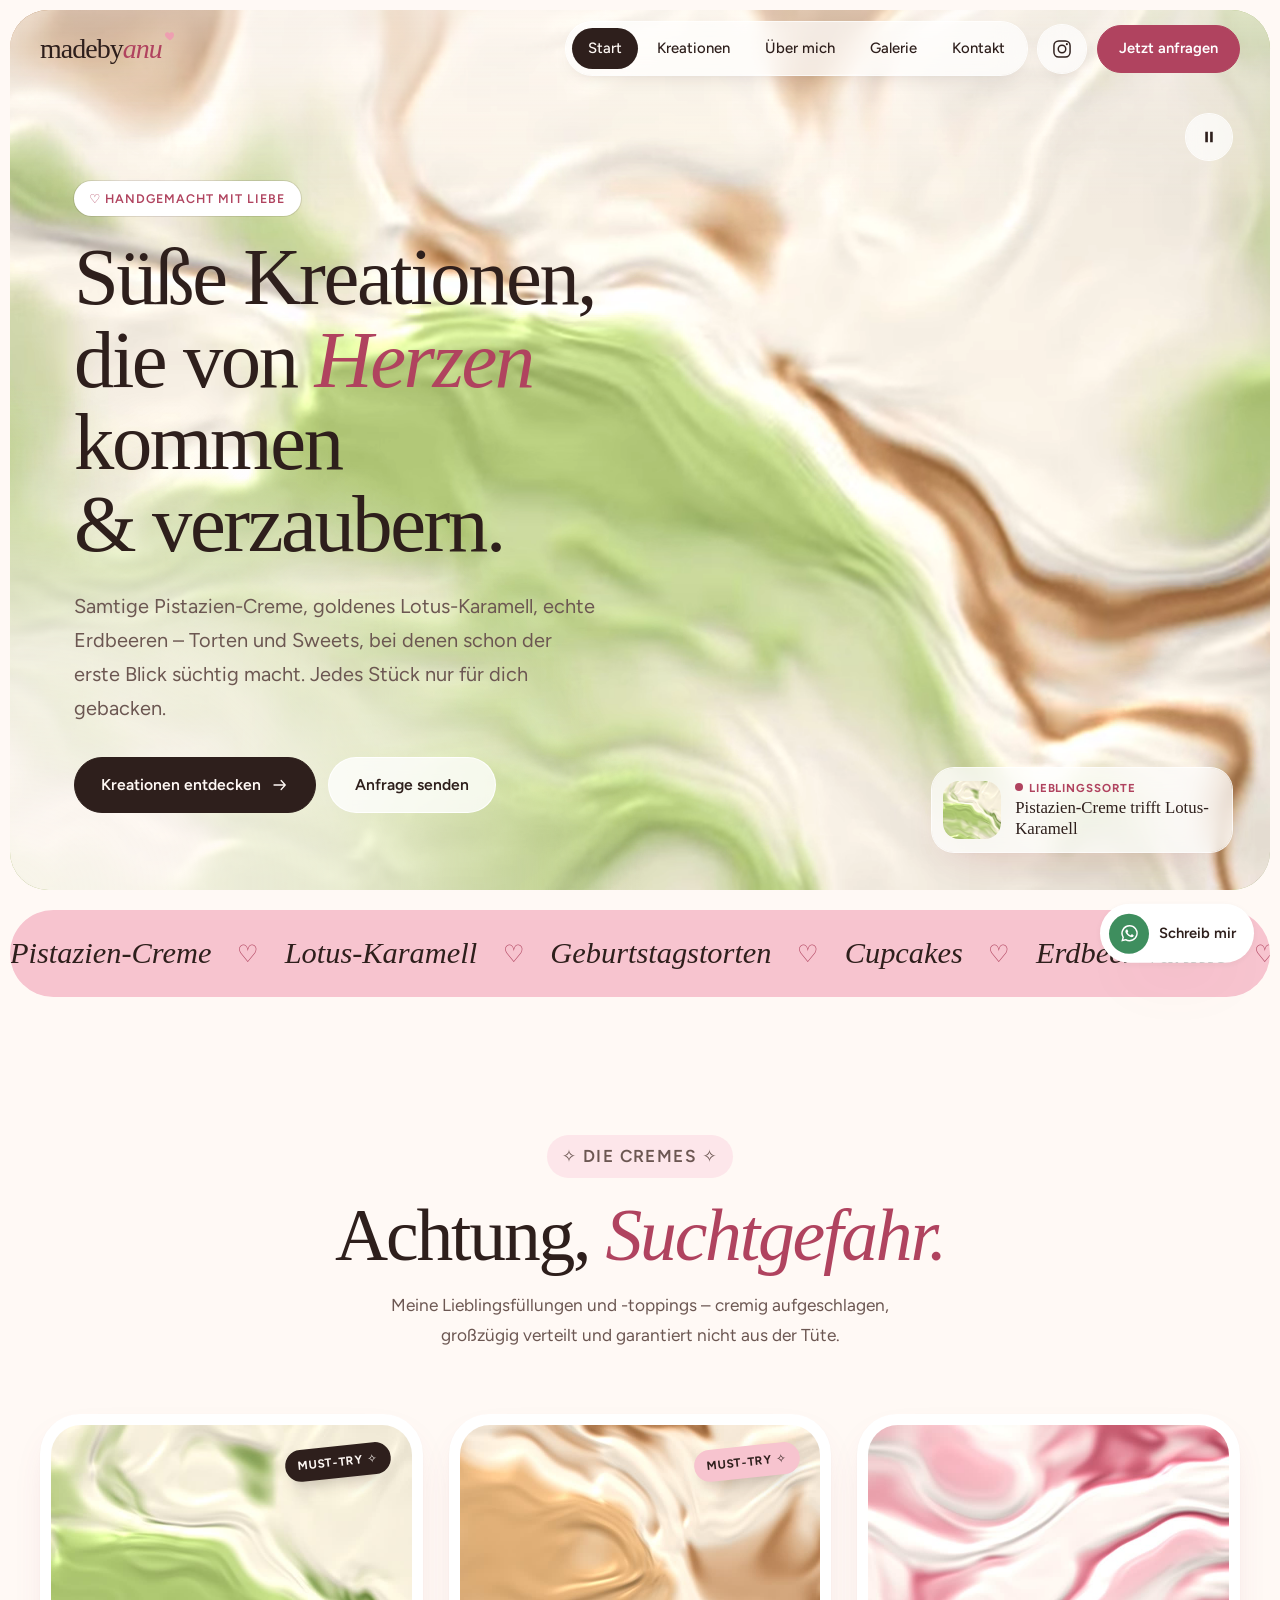
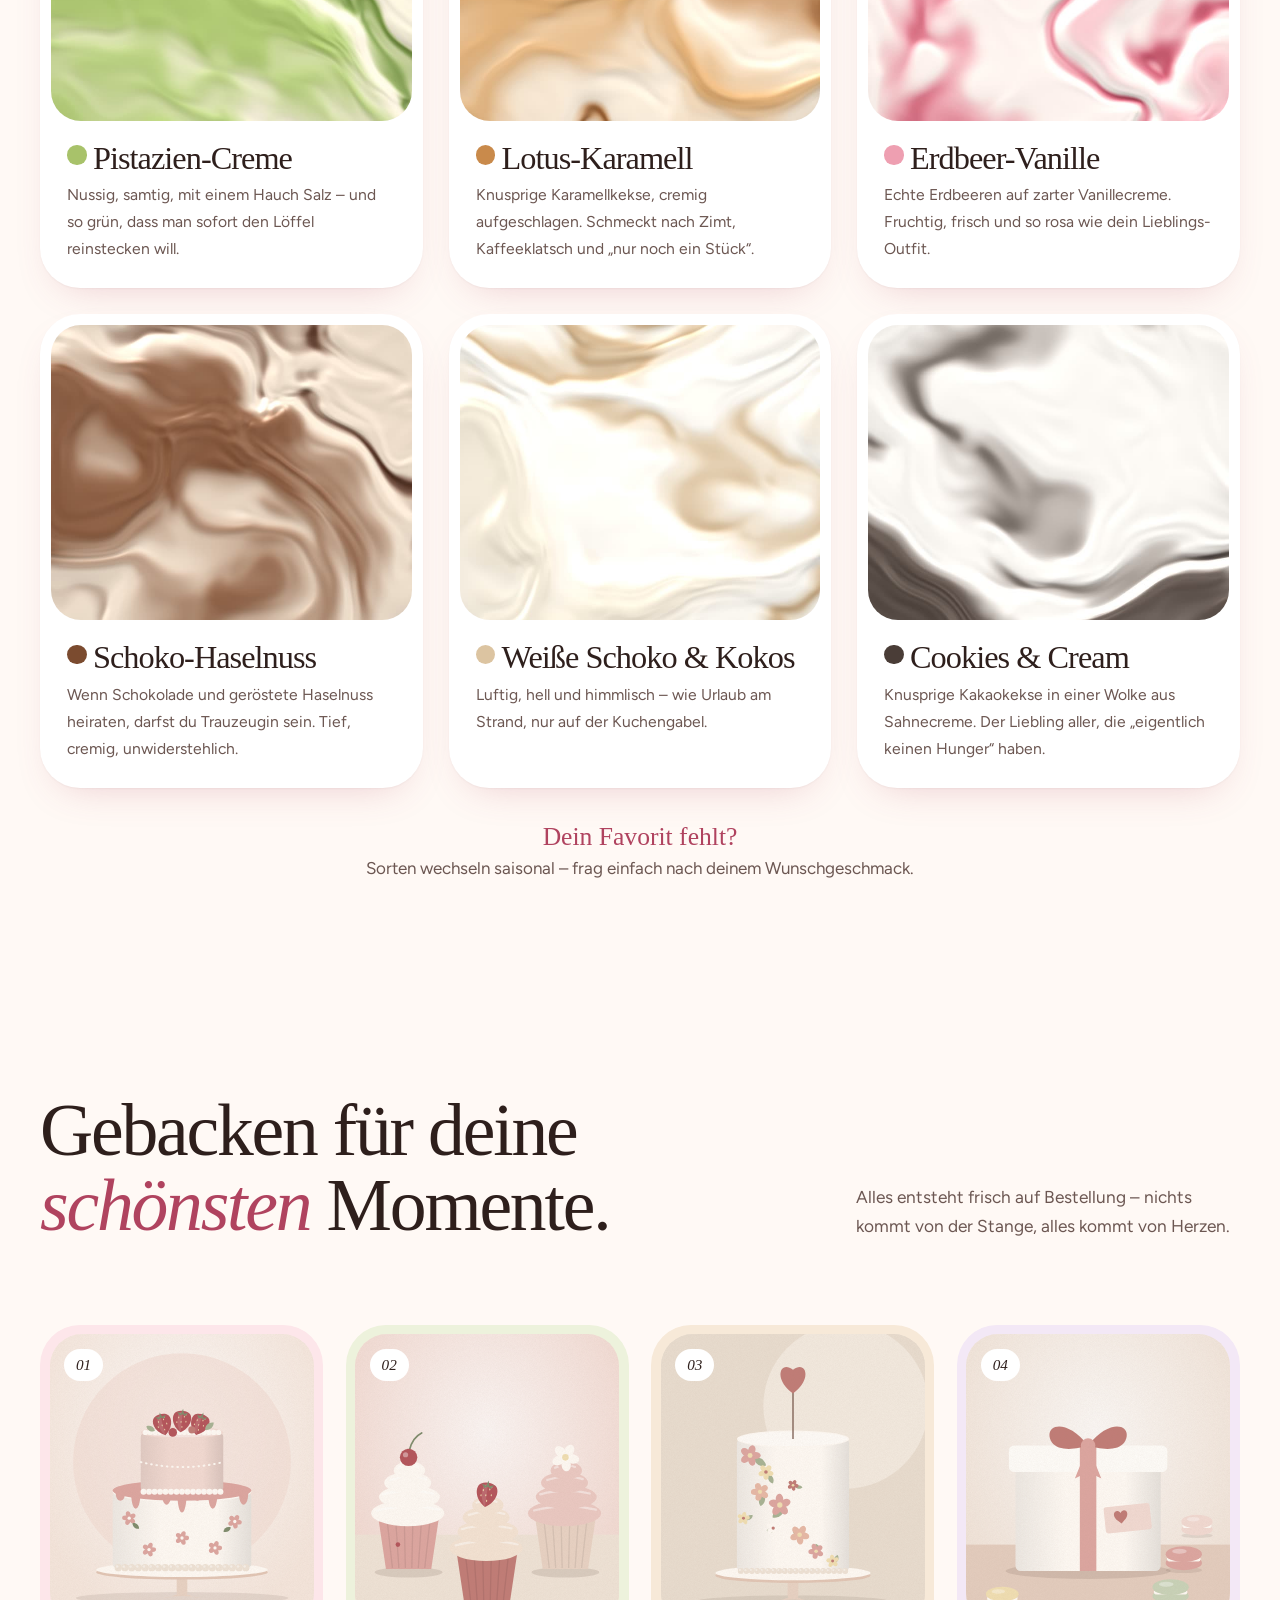
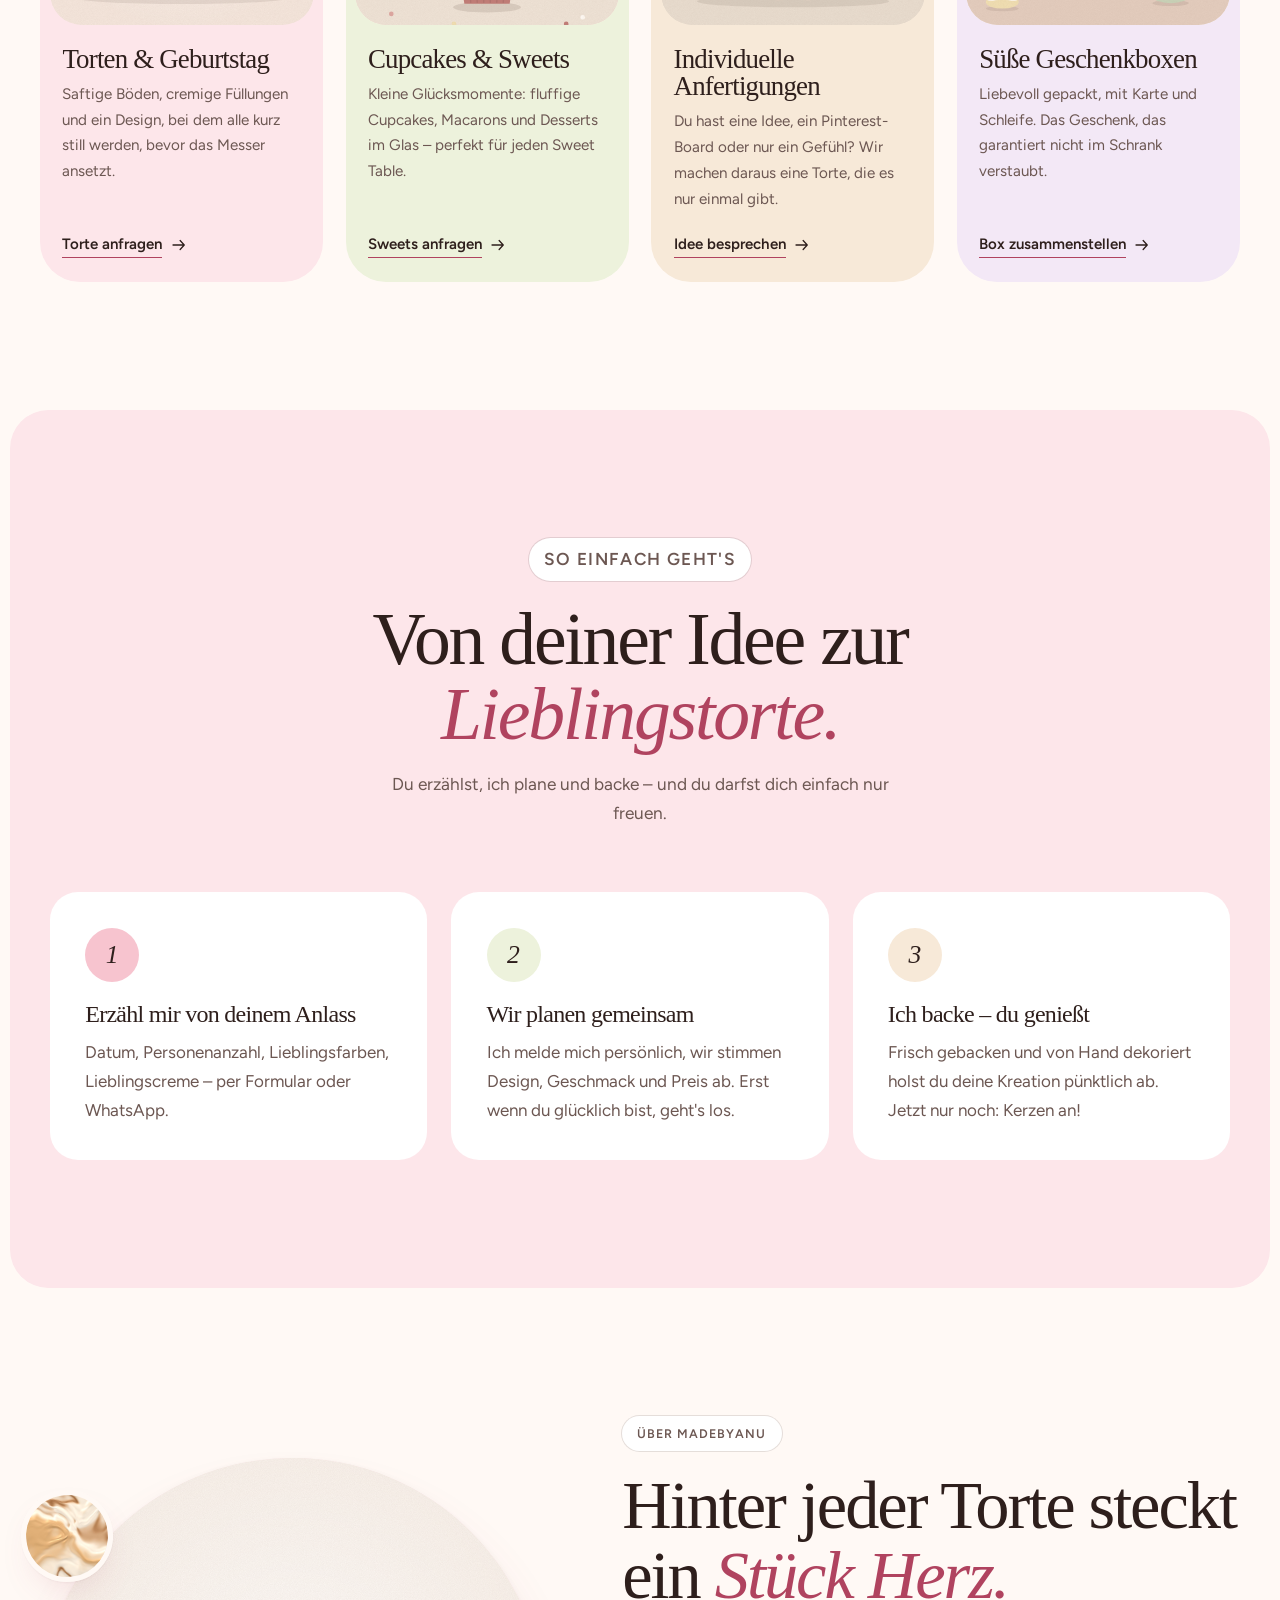
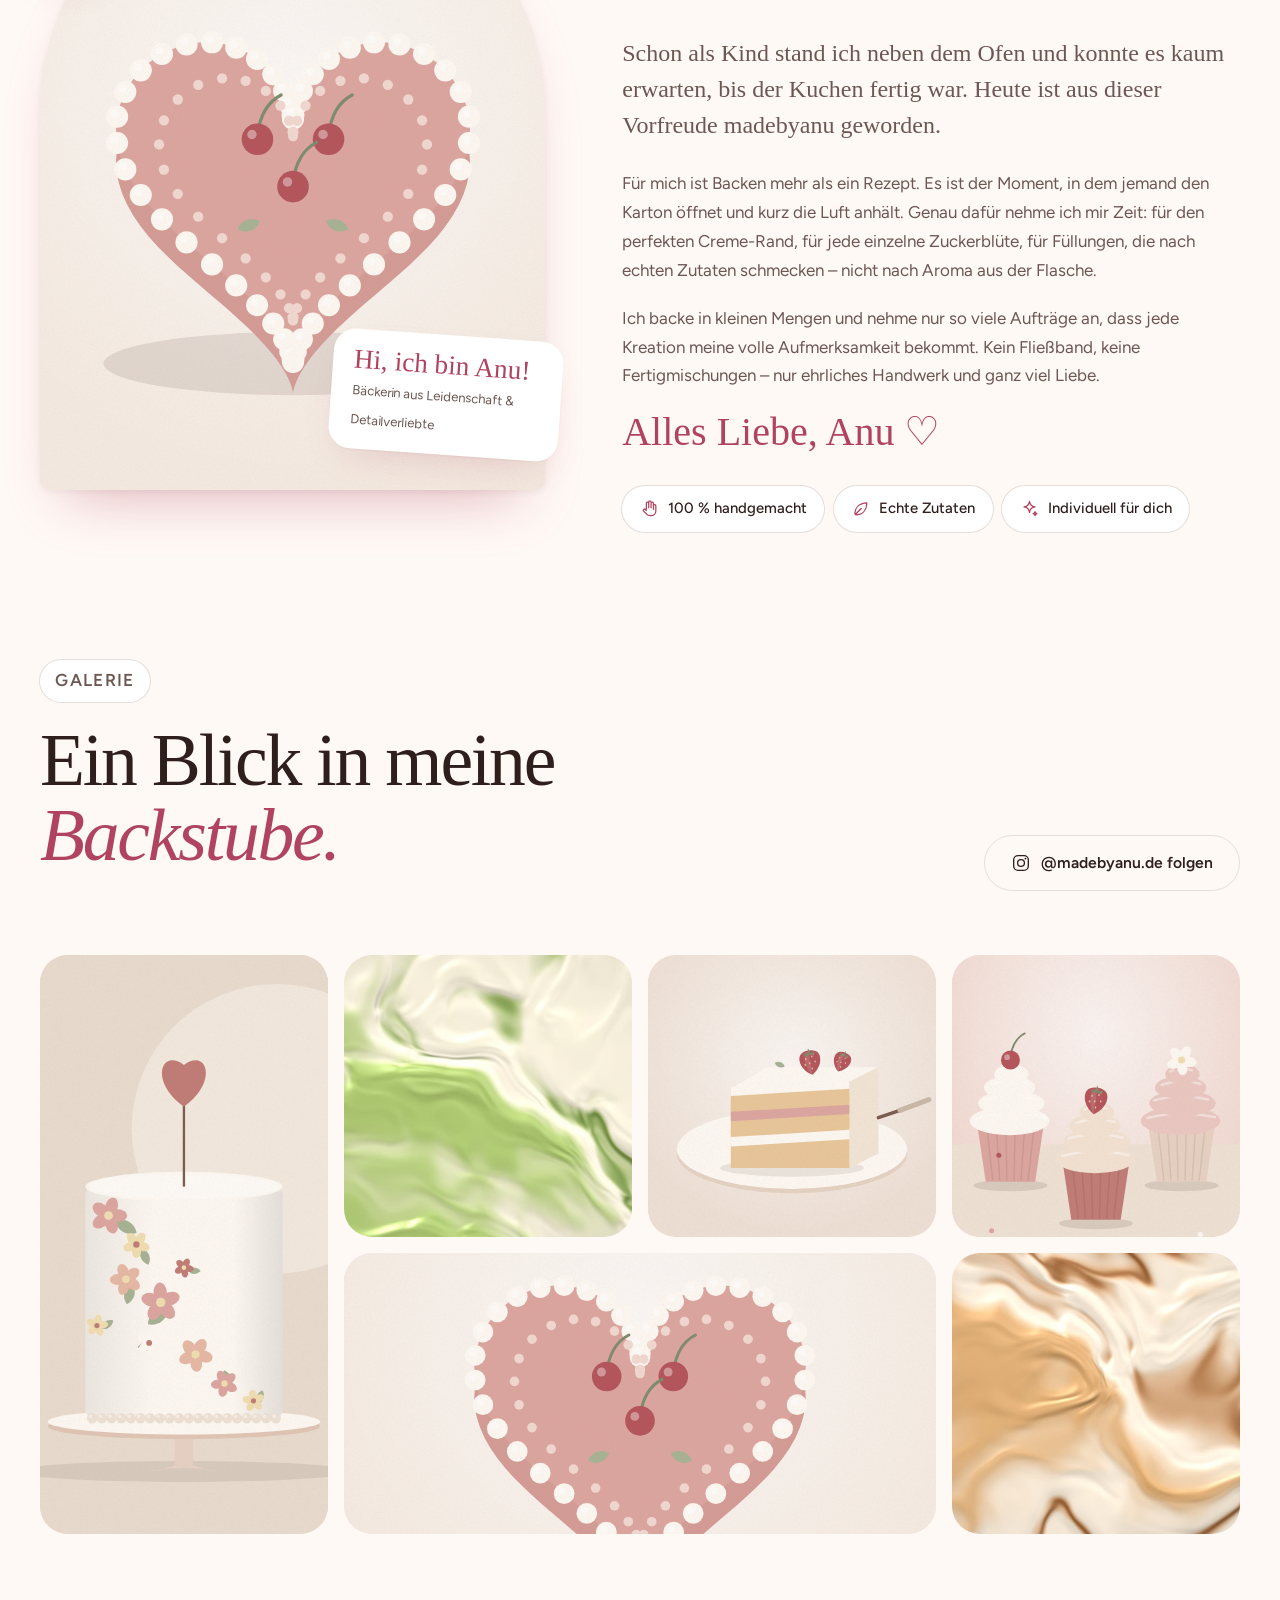
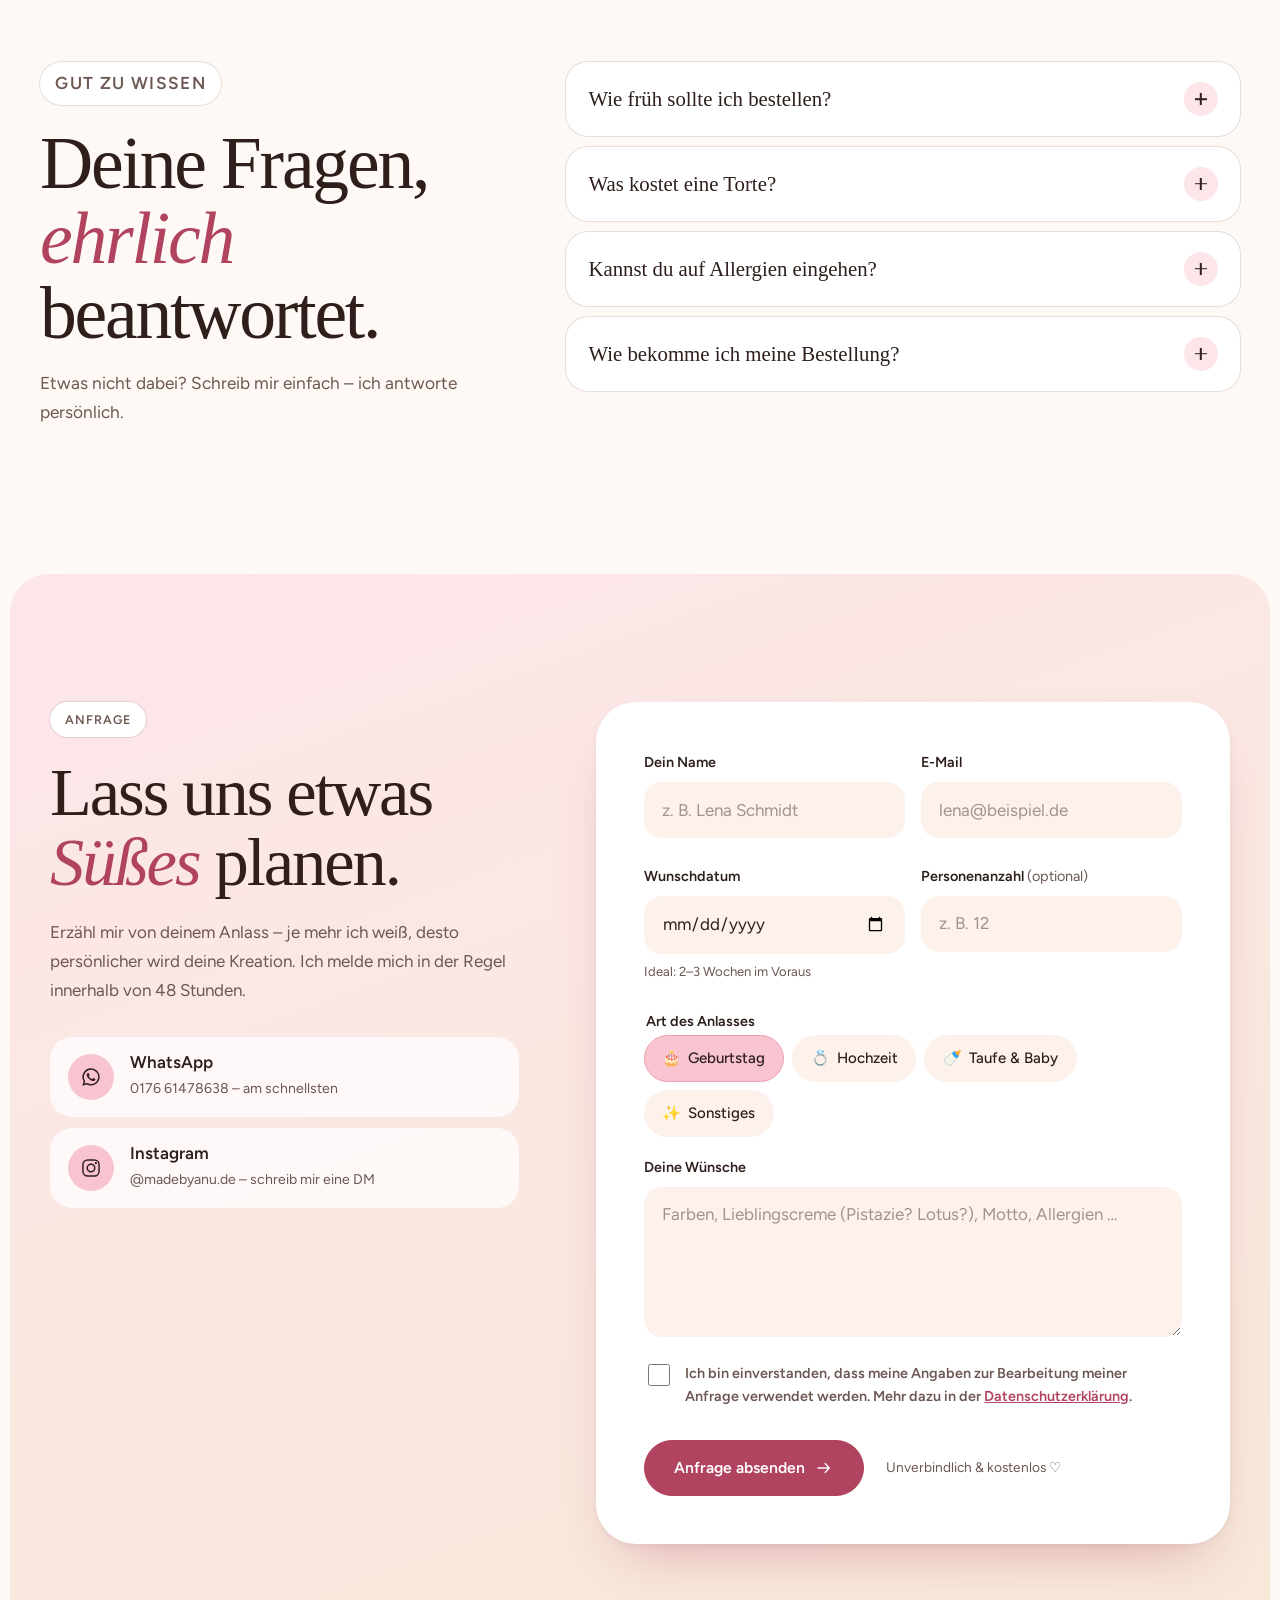
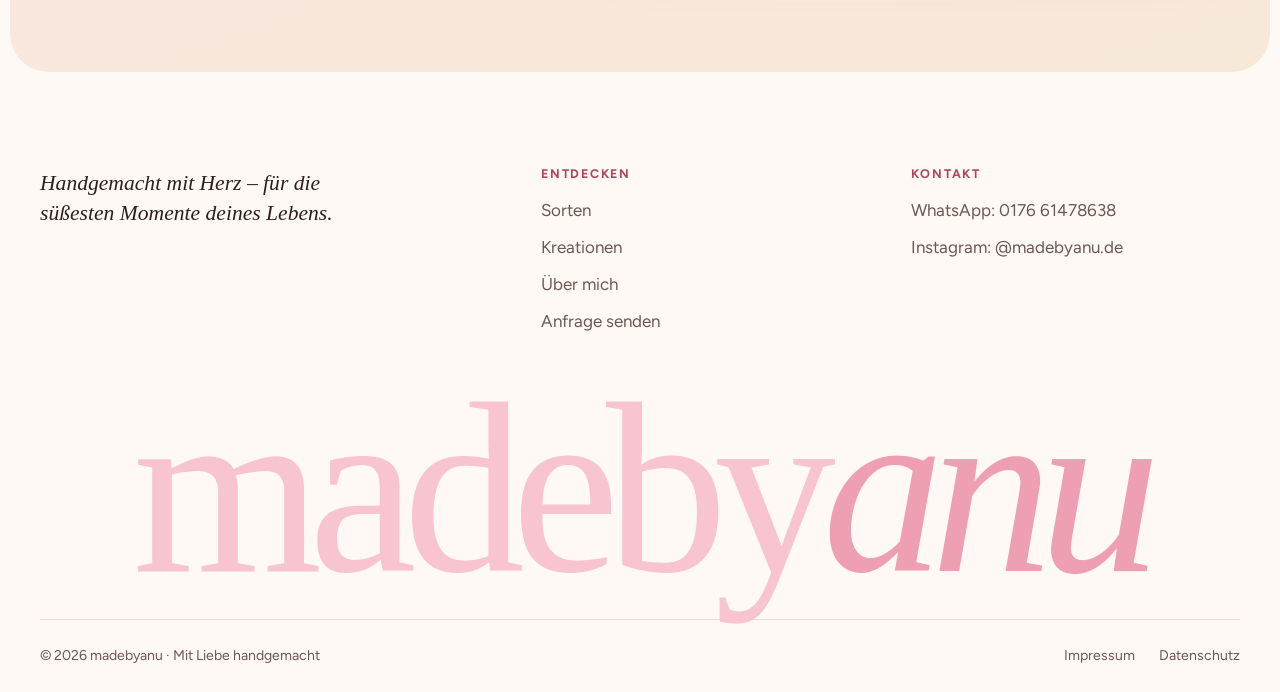
==== index.html @ 656e993e "madebyanu Website: Video-Hero, Sorten, Kreationen, Kontakt, Impressum & Datenschutz Co-Authored-By: " ====
<!doctype html>
<html lang="de" class="no-js">
<head>
  <meta charset="utf-8">
  <meta name="viewport" content="width=device-width, initial-scale=1, viewport-fit=cover">
  <title>madebyanu – Handgemachte Torten, Cupcakes &amp; süße Geschenke</title>
  <meta name="description" content="Pistazien-Creme, Lotus-Karamell, Erdbeer-Vanille: handgemachte Torten, Cupcakes und süße Geschenkboxen von Anu – für Geburtstage, Hochzeiten und jeden Moment, der etwas Besonderes verdient.">
  <meta name="theme-color" content="#fff9f5">
  <meta property="og:title" content="madebyanu – Süße Kreationen, die von Herzen kommen">
  <meta property="og:description" content="Handgemachte Torten, Cupcakes & süße Geschenkideen – mit Liebe zum Detail gebacken.">
  <meta property="og:type" content="website">
  <meta property="og:image" content="assets/video/hero-cream-poster.jpg">
  <link rel="icon" href="assets/img/favicon.svg" type="image/svg+xml">
  <link rel="preload" href="assets/fonts/fraunces-latin-full-normal.woff2" as="font" type="font/woff2" crossorigin>
  <link rel="preload" href="assets/fonts/figtree-latin-wght-normal.woff2" as="font" type="font/woff2" crossorigin>
  <link rel="stylesheet" href="assets/css/styles.css">
  <script>document.documentElement.classList.remove('no-js');</script>
</head>
<body>

<svg width="0" height="0" style="position:absolute" aria-hidden="true" focusable="false">
  <symbol id="i-heart" viewBox="0 0 24 24"><path fill="currentColor" d="M12 21s-7.5-4.6-9.6-9.3C.9 8.2 3 4.5 6.6 4.5c2.1 0 3.6 1.2 4.4 2.6.8-1.4 2.3-2.6 4.4-2.6 3.6 0 5.7 3.7 4.2 7.2C19.5 16.4 12 21 12 21z"/></symbol>
  <symbol id="i-arrow" viewBox="0 0 24 24"><path fill="none" stroke="currentColor" stroke-width="1.7" stroke-linecap="round" stroke-linejoin="round" d="M4 12h15m-5.5-6L19 12l-5.5 6"/></symbol>
  <symbol id="i-insta" viewBox="0 0 24 24"><g fill="none" stroke="currentColor" stroke-width="1.6"><rect x="3.2" y="3.2" width="17.6" height="17.6" rx="5.2"/><circle cx="12" cy="12" r="4.1"/></g><circle cx="17.3" cy="6.7" r="1.15" fill="currentColor"/></symbol>
  <symbol id="i-whatsapp" viewBox="0 0 24 24"><path fill="currentColor" d="M12.04 2.5a9.43 9.43 0 0 0-8.1 14.26L2.6 21.5l4.86-1.3A9.43 9.43 0 1 0 12.04 2.5zm0 17.2a7.75 7.75 0 0 1-3.95-1.08l-.28-.17-2.88.77.77-2.8-.18-.29a7.77 7.77 0 1 1 6.52 3.57zm4.26-5.81c-.23-.12-1.38-.68-1.6-.76-.21-.08-.37-.12-.52.12-.16.23-.6.76-.74.91-.14.16-.27.18-.5.06a6.37 6.37 0 0 1-3.17-2.77c-.24-.41.24-.38.68-1.27.08-.16.04-.29-.02-.41-.06-.12-.52-1.26-.72-1.72-.19-.45-.38-.39-.52-.4h-.45a.86.86 0 0 0-.62.29 2.6 2.6 0 0 0-.81 1.94c0 1.14.83 2.25.95 2.4.12.16 1.63 2.5 3.96 3.5 1.47.64 2.05.69 2.78.58.45-.07 1.38-.56 1.57-1.11.2-.55.2-1.02.14-1.12-.06-.1-.21-.16-.44-.27z"/></symbol>
  <symbol id="i-mail" viewBox="0 0 24 24"><g fill="none" stroke="currentColor" stroke-width="1.6" stroke-linejoin="round"><rect x="3" y="5" width="18" height="14" rx="3"/><path d="m4 7 8 6 8-6"/></g></symbol>
  <symbol id="i-hand" viewBox="0 0 24 24"><path fill="none" stroke="currentColor" stroke-width="1.6" stroke-linecap="round" stroke-linejoin="round" d="M8 13V5.5a1.5 1.5 0 0 1 3 0V11m0-1.5V4a1.5 1.5 0 0 1 3 0v7m0-5.5a1.5 1.5 0 0 1 3 0V13m0-4.5a1.5 1.5 0 0 1 3 0V15a6 6 0 0 1-6 6h-1.2a6 6 0 0 1-4.7-2.3L4.4 15.3a1.6 1.6 0 0 1 2.4-2.1L8 14.5"/></symbol>
  <symbol id="i-leaf" viewBox="0 0 24 24"><path fill="none" stroke="currentColor" stroke-width="1.6" stroke-linecap="round" stroke-linejoin="round" d="M5 19c0-8 5.5-13.5 15-14-.4 9.6-6 15-14 15m0-1 7-7"/></symbol>
  <symbol id="i-sparkle" viewBox="0 0 24 24"><path fill="none" stroke="currentColor" stroke-width="1.6" stroke-linejoin="round" d="M12 3c.6 4.6 2.4 6.4 7 7-4.6.6-6.4 2.4-7 7-.6-4.6-2.4-6.4-7-7 4.6-.6 6.4-2.4 7-7zM19 16c.3 1.7.9 2.4 2.5 2.5-1.6.2-2.2.8-2.5 2.5-.3-1.7-.9-2.3-2.5-2.5 1.6-.1 2.2-.8 2.5-2.5z"/></symbol>
  <symbol id="i-pause" viewBox="0 0 24 24"><path fill="currentColor" d="M7 5h3.5v14H7zM13.5 5H17v14h-3.5z"/></symbol>
  <symbol id="i-play" viewBox="0 0 24 24"><path fill="currentColor" d="M8 5.5v13l11-6.5z"/></symbol>
</svg>

<a class="skip-link" href="#main">Zum Inhalt springen</a>

<!-- ============ Header ============ -->
<header class="site-header">
  <div class="wrap nav">
    <a class="logo" href="#start" aria-label="madebyanu – zur Startseite">madeby<i>anu</i><svg class="logo-heart" aria-hidden="true"><use href="#i-heart"/></svg></a>

    <button class="nav-toggle" type="button" aria-expanded="false" aria-controls="nav-menu" aria-label="Menü öffnen"><span></span></button>

    <nav class="nav-menu" id="nav-menu" aria-label="Hauptnavigation">
      <ul class="nav-list">
        <li><a href="#start">Start</a></li>
        <li><a href="#kreationen">Kreationen</a></li>
        <li><a href="#ueber-mich">Über mich</a></li>
        <li><a href="#galerie">Galerie</a></li>
        <li><a href="#kontakt">Kontakt</a></li>
      </ul>
      <a class="ig-btn" href="https://www.instagram.com/madebyanu.de/" target="_blank" rel="noopener" aria-label="madebyanu auf Instagram (öffnet neues Fenster)">
        <svg aria-hidden="true"><use href="#i-insta"/></svg><span class="ig-label">@madebyanu.de</span>
      </a>
      <a class="btn btn--pink nav-cta" href="#kontakt">Jetzt anfragen</a>
    </nav>
  </div>
</header>

<main id="main">

  <!-- ============ Hero mit Video ============ -->
  <section class="hero" id="start" aria-labelledby="hero-title">
    <div class="hero-frame">
      <!-- VIDEO: Ersetze die Dateien in assets/video/ durch dein eigenes Clip (z. B. Creme wird aufgespritzt).
           Quer (16:9) für Desktop, Hochkant (9:16) für Handys. Ohne Ton, 8–15 Sek., max. ca. 5 MB. -->
      <video class="hero-video" autoplay muted loop playsinline preload="auto"
             poster="assets/video/hero-cream-poster.jpg" aria-hidden="true">
        <source src="assets/video/hero-cream-mobile.mp4" type="video/mp4" media="(max-aspect-ratio: 4/5)">
        <source src="assets/video/hero-cream.webm" type="video/webm">
        <source src="assets/video/hero-cream.mp4" type="video/mp4">
      </video>

      <button class="video-toggle" type="button" aria-pressed="false" aria-label="Hintergrundvideo pausieren">
        <svg class="i-pause" aria-hidden="true"><use href="#i-pause"/></svg>
        <svg class="i-play" aria-hidden="true"><use href="#i-play"/></svg>
      </button>

      <div class="hero-content">
        <p class="pill reveal">♡ handgemacht mit Liebe</p>
        <h1 id="hero-title" class="reveal" data-delay="1">
          <span class="line">Süße Kreationen,</span>
          <span class="line">die von <em>Herzen</em> kommen</span>
          <span class="line">&amp; verzaubern.</span>
        </h1>
        <p class="hero-lead reveal" data-delay="2">
          Samtige Pistazien-Creme, goldenes Lotus-Karamell, echte Erdbeeren – Torten und Sweets,
          bei denen schon der erste Blick süchtig macht. Jedes Stück nur für dich gebacken.
        </p>
        <div class="hero-cta reveal" data-delay="3">
          <a class="btn" href="#kreationen">Kreationen entdecken <svg aria-hidden="true"><use href="#i-arrow"/></svg></a>
          <a class="btn btn--light" href="#kontakt">Anfrage senden</a>
        </div>
      </div>

      <div class="hero-card reveal" data-delay="3">
        <img src="assets/img/sorten/pistazie.jpg" alt="" width="58" height="58">
        <div>
          <small><span class="live" aria-hidden="true"></span>Lieblingssorte</small>
          <strong>Pistazien-Creme trifft Lotus-Karamell</strong>
        </div>
      </div>
    </div>
  </section>

  <!-- ============ Laufband ============ -->
  <div class="ticker" aria-hidden="true">
    <div class="ticker-track">
      <span>Pistazien-Creme</span><span>Lotus-Karamell</span><span>Geburtstagstorten</span><span>Cupcakes</span><span>Erdbeer-Vanille</span><span>Hochzeitstorten</span><span>Geschenkboxen</span><span>Cookies &amp; Cream</span>
      <span>Pistazien-Creme</span><span>Lotus-Karamell</span><span>Geburtstagstorten</span><span>Cupcakes</span><span>Erdbeer-Vanille</span><span>Hochzeitstorten</span><span>Geschenkboxen</span><span>Cookies &amp; Cream</span>
    </div>
  </div>

  <!-- ============ Sorten ============ -->
  <section class="section" id="sorten" aria-labelledby="sorten-title">
    <div class="wrap">
      <div class="section-head section-head--center">
        <p class="pill pill--pink reveal">✧ Die Cremes ✧</p>
        <h2 id="sorten-title" class="reveal" data-delay="1">Achtung, <em>Suchtgefahr.</em></h2>
        <p class="reveal" data-delay="2">Meine Lieblingsfüllungen und -toppings – cremig aufgeschlagen, großzügig verteilt und garantiert nicht aus der Tüte.</p>
      </div>

      <ul class="flavors">
        <li class="flavor reveal">
          <div class="flavor-media"><span class="sticker">Must-try ✧</span><img src="assets/img/sorten/pistazie.jpg" width="720" height="720" alt="Glänzende, marmorierte Pistazien-Creme" loading="lazy"></div>
          <h3><span class="dot" style="background:#a8c26a"></span>Pistazien-Creme</h3>
          <p>Nussig, samtig, mit einem Hauch Salz – und so grün, dass man sofort den Löffel reinstecken will.</p>
        </li>
        <li class="flavor reveal" data-delay="1">
          <div class="flavor-media"><span class="sticker sticker--pink">Must-try ✧</span><img src="assets/img/sorten/lotus.jpg" width="720" height="720" alt="Cremige Lotus-Karamell-Creme mit Karamellschlieren" loading="lazy"></div>
          <h3><span class="dot" style="background:#c98a4b"></span>Lotus-Karamell</h3>
          <p>Knusprige Karamellkekse, cremig aufgeschlagen. Schmeckt nach Zimt, Kaffeeklatsch und „nur noch ein Stück“.</p>
        </li>
        <li class="flavor reveal" data-delay="2">
          <div class="flavor-media"><img src="assets/img/sorten/erdbeere.jpg" width="720" height="720" alt="Rosa marmorierte Erdbeer-Vanille-Creme" loading="lazy"></div>
          <h3><span class="dot" style="background:#ee9fb1"></span>Erdbeer-Vanille</h3>
          <p>Echte Erdbeeren auf zarter Vanillecreme. Fruchtig, frisch und so rosa wie dein Lieblings-Outfit.</p>
        </li>
        <li class="flavor reveal">
          <div class="flavor-media"><img src="assets/img/sorten/schoko.jpg" width="720" height="720" alt="Glänzende Schoko-Haselnuss-Creme" loading="lazy"></div>
          <h3><span class="dot" style="background:#7b4b2f"></span>Schoko-Haselnuss</h3>
          <p>Wenn Schokolade und geröstete Haselnuss heiraten, darfst du Trauzeugin sein. Tief, cremig, unwiderstehlich.</p>
        </li>
        <li class="flavor reveal" data-delay="1">
          <div class="flavor-media"><img src="assets/img/sorten/kokos.jpg" width="720" height="720" alt="Helle Creme aus weißer Schokolade und Kokos" loading="lazy"></div>
          <h3><span class="dot" style="background:#dcc4a1"></span>Weiße Schoko &amp; Kokos</h3>
          <p>Luftig, hell und himmlisch – wie Urlaub am Strand, nur auf der Kuchengabel.</p>
        </li>
        <li class="flavor reveal" data-delay="2">
          <div class="flavor-media"><img src="assets/img/sorten/cookies.jpg" width="720" height="720" alt="Weiße Creme mit dunklen Kakaokeks-Schlieren" loading="lazy"></div>
          <h3><span class="dot" style="background:#4a3d37"></span>Cookies &amp; Cream</h3>
          <p>Knusprige Kakaokekse in einer Wolke aus Sahnecreme. Der Liebling aller, die „eigentlich keinen Hunger“ haben.</p>
        </li>
      </ul>
      <p class="flavor-note reveal"><span class="hand">Dein Favorit fehlt?</span><br>Sorten wechseln saisonal – frag einfach nach deinem Wunschgeschmack.</p>
    </div>
  </section>

  <!-- ============ Kreationen ============ -->
  <section class="section" id="kreationen" aria-labelledby="kreationen-title" style="padding-top:0">
    <div class="wrap">
      <div class="section-head section-head--split">
        <div>
          <p class="pill reveal">Meine Kreationen</p>
          <h2 id="kreationen-title" class="reveal" data-delay="1">Gebacken für deine <em>schönsten</em> Momente.</h2>
        </div>
        <p class="reveal" data-delay="2" style="max-width:24rem;color:var(--ink-soft)">Alles entsteht frisch auf Bestellung – nichts kommt von der Stange, alles kommt von Herzen.</p>
      </div>

      <div class="cards">
        <article class="card reveal">
          <div class="card-media"><span class="card-num">01</span>
            <img src="assets/img/hero-torte.svg" width="800" height="1000" alt="Festliche zweistöckige Torte mit Erdbeeren" loading="lazy"></div>
          <div class="card-body">
            <h3>Torten &amp; Geburtstag</h3>
            <p>Saftige Böden, cremige Füllungen und ein Design, bei dem alle kurz still werden, bevor das Messer ansetzt.</p>
            <a class="card-link" href="#kontakt" data-occasion="Geburtstag"><span>Torte anfragen</span> <svg aria-hidden="true"><use href="#i-arrow"/></svg></a>
          </div>
        </article>
        <article class="card reveal" data-delay="1">
          <div class="card-media"><span class="card-num">02</span>
            <img src="assets/img/cupcakes.svg" width="800" height="1000" alt="Cupcakes mit Sahnehaube und Früchten" loading="lazy"></div>
          <div class="card-body">
            <h3>Cupcakes &amp; Sweets</h3>
            <p>Kleine Glücksmomente: fluffige Cupcakes, Macarons und Desserts im Glas – perfekt für jeden Sweet Table.</p>
            <a class="card-link" href="#kontakt" data-occasion="Sonstiges"><span>Sweets anfragen</span> <svg aria-hidden="true"><use href="#i-arrow"/></svg></a>
          </div>
        </article>
        <article class="card reveal" data-delay="2">
          <div class="card-media"><span class="card-num">03</span>
            <img src="assets/img/individuell.svg" width="800" height="1000" alt="Hohe Torte mit Blütendekor und Herz-Topper" loading="lazy"></div>
          <div class="card-body">
            <h3>Individuelle Anfertigungen</h3>
            <p>Du hast eine Idee, ein Pinterest-Board oder nur ein Gefühl? Wir machen daraus eine Torte, die es nur einmal gibt.</p>
            <a class="card-link" href="#kontakt" data-occasion="Hochzeit"><span>Idee besprechen</span> <svg aria-hidden="true"><use href="#i-arrow"/></svg></a>
          </div>
        </article>
        <article class="card reveal" data-delay="3">
          <div class="card-media"><span class="card-num">04</span>
            <img src="assets/img/geschenkbox.svg" width="800" height="1000" alt="Geschenkbox mit Schleife und Macarons" loading="lazy"></div>
          <div class="card-body">
            <h3>Süße Geschenkboxen</h3>
            <p>Liebevoll gepackt, mit Karte und Schleife. Das Geschenk, das garantiert nicht im Schrank verstaubt.</p>
            <a class="card-link" href="#kontakt" data-occasion="Sonstiges"><span>Box zusammenstellen</span> <svg aria-hidden="true"><use href="#i-arrow"/></svg></a>
          </div>
        </article>
      </div>
    </div>
  </section>

  <!-- ============ Ablauf ============ -->
  <div class="process-wrap">
    <section class="section" aria-labelledby="ablauf-title">
      <div class="wrap">
        <div class="section-head section-head--center">
          <p class="pill reveal">So einfach geht's</p>
          <h2 id="ablauf-title" class="reveal" data-delay="1">Von deiner Idee zur <em>Lieblingstorte.</em></h2>
          <p class="reveal" data-delay="2">Du erzählst, ich plane und backe – und du darfst dich einfach nur freuen.</p>
        </div>
        <ol class="steps">
          <li class="step reveal"><h3>Erzähl mir von deinem Anlass</h3><p>Datum, Personenanzahl, Lieblingsfarben, Lieblingscreme – per Formular oder WhatsApp.</p></li>
          <li class="step reveal" data-delay="1"><h3>Wir planen gemeinsam</h3><p>Ich melde mich persönlich, wir stimmen Design, Geschmack und Preis ab. Erst wenn du glücklich bist, geht's los.</p></li>
          <li class="step reveal" data-delay="2"><h3>Ich backe – du genießt</h3><p>Frisch gebacken und von Hand dekoriert holst du deine Kreation pünktlich ab. Jetzt nur noch: Kerzen an!</p></li>
        </ol>
      </div>
    </section>
  </div>

  <!-- ============ Über mich ============ -->
  <section class="section" id="ueber-mich" aria-labelledby="about-title">
    <div class="wrap about-grid">
      <div class="about-visual reveal">
        <div class="about-photo">
          <!-- TIPP: Hier gehört ein persönliches Foto von dir hin – das schafft sofort Vertrauen. -->
          <img src="assets/img/herztorte.svg" width="800" height="800" alt="Vintage-Herztorte mit Perlenrand und Kirschen" loading="lazy">
        </div>
        <div class="about-swatch"><img src="assets/img/sorten/lotus.jpg" alt="" width="92" height="92" loading="lazy"></div>
        <div class="about-sticker"><span class="hand">Hi, ich bin Anu!</span><small>Bäckerin aus Leidenschaft &amp; Detailverliebte</small></div>
      </div>
      <div class="about-text">
        <p class="pill reveal">Über madebyanu</p>
        <h2 id="about-title" class="reveal" data-delay="1">Hinter jeder Torte steckt ein <em>Stück Herz.</em></h2>
        <p class="intro reveal" data-delay="1">Schon als Kind stand ich neben dem Ofen und konnte es kaum erwarten, bis der Kuchen fertig war. Heute ist aus dieser Vorfreude madebyanu geworden.</p>
        <p class="reveal" data-delay="2">Für mich ist Backen mehr als ein Rezept. Es ist der Moment, in dem jemand den Karton öffnet und kurz die Luft anhält. Genau dafür nehme ich mir Zeit: für den perfekten Creme-Rand, für jede einzelne Zuckerblüte, für Füllungen, die nach echten Zutaten schmecken – nicht nach Aroma aus der Flasche.</p>
        <p class="reveal" data-delay="2">Ich backe in kleinen Mengen und nehme nur so viele Aufträge an, dass jede Kreation meine volle Aufmerksamkeit bekommt. Kein Fließband, keine Fertigmischungen – nur ehrliches Handwerk und ganz viel Liebe.</p>
        <span class="signature hand reveal" data-delay="3">Alles Liebe, Anu ♡</span>
        <ul class="values reveal" data-delay="3">
          <li><svg aria-hidden="true"><use href="#i-hand"/></svg>100 % handgemacht</li>
          <li><svg aria-hidden="true"><use href="#i-leaf"/></svg>Echte Zutaten</li>
          <li><svg aria-hidden="true"><use href="#i-sparkle"/></svg>Individuell für dich</li>
        </ul>
      </div>
    </div>
  </section>

  <!-- ============ Galerie ============ -->
  <section class="section" id="galerie" aria-labelledby="galerie-title" style="padding-top:0">
    <div class="wrap">
      <div class="section-head section-head--split">
        <div>
          <p class="pill reveal">Galerie</p>
          <h2 id="galerie-title" class="reveal" data-delay="1">Ein Blick in meine <em>Backstube.</em></h2>
        </div>
        <a class="btn btn--ghost reveal" data-delay="2" href="https://www.instagram.com/madebyanu.de/" target="_blank" rel="noopener">
          <svg aria-hidden="true" style="width:20px;height:20px"><use href="#i-insta"/></svg> @madebyanu.de folgen
        </a>
      </div>
      <!-- Bilder lokal eingebunden (kein Instagram-Embed = keine Datenübertragung an Meta beim Seitenaufruf) -->
      <ul class="gallery">
        <li class="reveal"><a href="https://www.instagram.com/madebyanu.de/" target="_blank" rel="noopener"><figure><img src="assets/img/individuell.svg" width="800" height="1000" alt="Blütentorte mit Herz-Topper" loading="lazy"><figcaption>Blütenzauber</figcaption></figure></a></li>
        <li class="reveal" data-delay="1"><a href="https://www.instagram.com/madebyanu.de/" target="_blank" rel="noopener"><figure><img src="assets/img/sorten/pistazie.jpg" width="720" height="720" alt="Pistazien-Creme in Nahaufnahme" loading="lazy"><figcaption>Pistazien-Liebe</figcaption></figure></a></li>
        <li class="reveal" data-delay="2"><a href="https://www.instagram.com/madebyanu.de/" target="_blank" rel="noopener"><figure><img src="assets/img/tortenstueck.svg" width="800" height="800" alt="Tortenstück mit Erdbeeren" loading="lazy"><figcaption>Erdbeer-Traum</figcaption></figure></a></li>
        <li class="reveal" data-delay="1"><a href="https://www.instagram.com/madebyanu.de/" target="_blank" rel="noopener"><figure><img src="assets/img/herztorte.svg" width="800" height="800" alt="Vintage-Herztorte mit Kirschen" loading="lazy" style="object-position:center 45%"><figcaption>Vintage Heart Cake</figcaption></figure></a></li>
        <li class="reveal" data-delay="2"><a href="https://www.instagram.com/madebyanu.de/" target="_blank" rel="noopener"><figure><img src="assets/img/sorten/lotus.jpg" width="720" height="720" alt="Lotus-Karamell-Creme in Nahaufnahme" loading="lazy"><figcaption>Lotus-Moment</figcaption></figure></a></li>
        <li class="reveal" data-delay="3"><a href="https://www.instagram.com/madebyanu.de/" target="_blank" rel="noopener"><figure><img src="assets/img/cupcakes.svg" width="800" height="1000" alt="Cupcakes mit Sahnehaube" loading="lazy" style="object-position:center 75%"><figcaption>Cupcake-Glück</figcaption></figure></a></li>
      </ul>
    </div>
  </section>

  <!-- ============ FAQ ============ -->
  <section class="section" aria-labelledby="faq-title" style="padding-top:0">
    <div class="wrap faq-grid">
      <div class="section-head" style="margin-bottom:0">
        <p class="pill reveal">Gut zu wissen</p>
        <h2 id="faq-title" class="reveal" data-delay="1">Deine Fragen, <em>ehrlich</em> beantwortet.</h2>
        <p class="reveal" data-delay="2">Etwas nicht dabei? Schreib mir einfach – ich antworte persönlich.</p>
      </div>
      <div class="faq-list reveal" data-delay="1">
        <details><summary>Wie früh sollte ich bestellen?<span class="plus" aria-hidden="true"></span></summary>
          <p>Am besten 2–3 Wochen vor deinem Termin, für Hochzeiten gern einige Monate vorher. Kurzfristig? Frag trotzdem – manchmal ist noch ein Plätzchen im Ofen frei.</p></details>
        <details><summary>Was kostet eine Torte?<span class="plus" aria-hidden="true"></span></summary>
          <p>Jede Kreation ist ein Einzelstück – der Preis hängt von Größe, Füllung und Deko ab. Nach deiner Anfrage bekommst du ein unverbindliches, transparentes Angebot.</p></details>
        <details><summary>Kannst du auf Allergien eingehen?<span class="plus" aria-hidden="true"></span></summary>
          <p>Sag mir bitte schon in deiner Anfrage Bescheid. Eine Übersicht der enthaltenen Allergene erhältst du zu jeder Bestellung. Da in meiner Küche u. a. mit Gluten, Ei, Milch und Nüssen (auch Pistazien) gearbeitet wird, können Spuren nie ganz ausgeschlossen werden.</p></details>
        <details><summary>Wie bekomme ich meine Bestellung?<span class="plus" aria-hidden="true"></span></summary>
          <p>Deine Kreation holst du zum vereinbarten Termin bei mir ab. Adresse und Uhrzeit stimmen wir nach deiner Bestellung persönlich ab.</p></details>
      </div>
    </div>
  </section>

  <!-- ============ Kontakt ============ -->
  <div class="contact-wrap" id="kontakt">
    <section class="section" aria-labelledby="kontakt-title">
      <div class="wrap contact-grid">
        <div class="contact-aside">
          <p class="pill reveal">Anfrage</p>
          <h2 id="kontakt-title" class="reveal" data-delay="1">Lass uns etwas <em>Süßes</em> planen.</h2>
          <p class="reveal" data-delay="2">Erzähl mir von deinem Anlass – je mehr ich weiß, desto persönlicher wird deine Kreation. Ich melde mich in der Regel innerhalb von 48 Stunden.</p>
          <ul class="contact-ways">
            <li class="reveal" data-delay="2"><a href="https://wa.me/4917661478638" target="_blank" rel="noopener"><span class="ico"><svg aria-hidden="true"><use href="#i-whatsapp"/></svg></span><span><strong>WhatsApp</strong><small>0176 61478638 – am schnellsten</small></span></a></li>
            <li class="reveal" data-delay="3"><a href="https://www.instagram.com/madebyanu.de/" target="_blank" rel="noopener"><span class="ico"><svg aria-hidden="true"><use href="#i-insta"/></svg></span><span><strong>Instagram</strong><small>@madebyanu.de – schreib mir eine DM</small></span></a></li>
          </ul>
        </div>

        <div class="form-card reveal" data-delay="1">
          <form id="request-form" novalidate>
            <div class="form-grid">
              <div class="field"><label for="f-name">Dein Name</label>
                <input id="f-name" name="name" type="text" autocomplete="name" required placeholder="z. B. Lena Schmidt" aria-describedby="f-name-err"><span class="error" id="f-name-err" aria-live="polite"></span></div>
              <div class="field"><label for="f-email">E-Mail</label>
                <input id="f-email" name="email" type="email" autocomplete="email" required placeholder="lena@beispiel.de" aria-describedby="f-email-err"><span class="error" id="f-email-err" aria-live="polite"></span></div>
              <div class="field"><label for="f-date">Wunschdatum</label>
                <input id="f-date" name="date" type="date" required aria-describedby="f-date-hint f-date-err"><span class="hint" id="f-date-hint">Ideal: 2–3 Wochen im Voraus</span><span class="error" id="f-date-err" aria-live="polite"></span></div>
              <div class="field"><label for="f-guests">Personenanzahl <span class="opt">(optional)</span></label>
                <input id="f-guests" name="guests" type="number" min="1" max="500" inputmode="numeric" placeholder="z. B. 12"></div>
              <fieldset class="field field--full"><legend>Art des Anlasses</legend>
                <div class="chips">
                  <label class="chip"><input type="radio" name="occasion" value="Geburtstag" checked><span data-emoji="🎂">Geburtstag</span></label>
                  <label class="chip"><input type="radio" name="occasion" value="Hochzeit"><span data-emoji="💍">Hochzeit</span></label>
                  <label class="chip"><input type="radio" name="occasion" value="Taufe &amp; Baby"><span data-emoji="🍼">Taufe &amp; Baby</span></label>
                  <label class="chip"><input type="radio" name="occasion" value="Sonstiges"><span data-emoji="✨">Sonstiges</span></label>
                </div></fieldset>
              <div class="field field--full"><label for="f-msg">Deine Wünsche</label>
                <textarea id="f-msg" name="message" required placeholder="Farben, Lieblingscreme (Pistazie? Lotus?), Motto, Allergien …" aria-describedby="f-msg-err"></textarea><span class="error" id="f-msg-err" aria-live="polite"></span></div>
              <div class="field field--full">
                <label class="consent" for="f-consent"><input id="f-consent" name="consent" type="checkbox" required aria-describedby="f-consent-err">
                  <span>Ich bin einverstanden, dass meine Angaben zur Bearbeitung meiner Anfrage verwendet werden. Mehr dazu in der <a href="datenschutz.html">Datenschutzerklärung</a>.</span></label>
                <span class="error" id="f-consent-err" aria-live="polite"></span></div>
            </div>
            <div class="form-actions">
              <button class="btn btn--pink" type="submit">Anfrage absenden <svg aria-hidden="true"><use href="#i-arrow"/></svg></button>
              <small>Unverbindlich &amp; kostenlos ♡</small>
            </div>
          </form>
          <div class="form-success" id="form-success" hidden tabindex="-1">
            <div class="success-ico"><svg aria-hidden="true"><use href="#i-heart"/></svg></div>
            <h3 id="success-title">Danke, <em data-name>du Liebe/r</em>!</h3>
            <p id="success-text">Deine Anfrage ist bei mir angekommen. Ich melde mich innerhalb von 48&nbsp;Stunden persönlich bei dir.</p>
            <div class="btn-row" id="success-actions"></div>
          </div>
        </div>
      </div>
    </section>
  </div>
</main>

<!-- ============ Footer ============ -->
<footer class="site-footer">
  <div class="wrap">
    <div class="footer-top">
      <div><p class="footer-claim">Handgemacht mit Herz – für die süßesten Momente deines Lebens.</p></div>
      <div><h2>Entdecken</h2>
        <ul><li><a href="#sorten">Sorten</a></li><li><a href="#kreationen">Kreationen</a></li><li><a href="#ueber-mich">Über mich</a></li><li><a href="#kontakt">Anfrage senden</a></li></ul></div>
      <div><h2>Kontakt</h2>
        <ul><li><a href="https://wa.me/4917661478638" target="_blank" rel="noopener">WhatsApp: 0176 61478638</a></li><li><a href="https://www.instagram.com/madebyanu.de/" target="_blank" rel="noopener">Instagram: @madebyanu.de</a></li></ul></div>
    </div>
    <p class="wordmark" aria-hidden="true">madeby<i>anu</i></p>
    <div class="footer-bottom">
      <p style="margin:0">© 2026 madebyanu · Mit Liebe handgemacht</p>
      <nav aria-label="Rechtliches"><ul><li><a href="impressum.html">Impressum</a></li><li><a href="datenschutz.html">Datenschutz</a></li></ul></nav>
    </div>
  </div>
</footer>

<a class="wa-float" href="https://wa.me/4917661478638?text=Hallo%20Anu%2C%20ich%20interessiere%20mich%20f%C3%BCr%20eine%20s%C3%BC%C3%9Fe%20Kreation%20%F0%9F%8E%82" target="_blank" rel="noopener" aria-label="Per WhatsApp schreiben (öffnet WhatsApp)">
  <span class="wa-dot"><svg aria-hidden="true"><use href="#i-whatsapp"/></svg></span><span class="wa-label">Schreib mir</span>
</a>

<script src="assets/js/main.js" defer></script>
</body>
</html>
---- assets/css/styles.css ----
/* ==========================================================================
   madebyanu – Stylesheet  ·  "soft girly" Look
   Handgeschriebenes CSS ohne Framework-CDN: eigener Look, schnell, DSGVO-freundlich.
   ========================================================================== */

/* ---------- Schriften (lokal, SIL Open Font License) ---------- */
@font-face { font-family: "Fraunces"; src: url("../fonts/fraunces-latin-full-normal.woff2") format("woff2"); font-weight: 100 900; font-style: normal; font-display: swap; }
@font-face { font-family: "Fraunces"; src: url("../fonts/fraunces-latin-full-italic.woff2") format("woff2"); font-weight: 100 900; font-style: italic; font-display: swap; }
@font-face { font-family: "Figtree"; src: url("../fonts/figtree-latin-wght-normal.woff2") format("woff2"); font-weight: 300 900; font-style: normal; font-display: swap; }
@font-face { font-family: "Caveat"; src: url("../fonts/caveat-latin-500-normal.woff2") format("woff2"); font-weight: 500; font-style: normal; font-display: swap; }

/* ---------- Design-Tokens ---------- */
:root {
  --milk: #fff9f5;
  --milk-2: #fdf1ec;
  --blush: #fde6ea;
  --pink: #f7c4cf;
  --pink-mid: #ee9fb1;
  --berry: #b0435f;          /* Text-Akzent, AA auf hellem Grund */
  --pistachio: #a8c26a;
  --pistachio-soft: #edf2dc;
  --lotus: #c98a4b;
  --lotus-soft: #f7e9d8;
  --ink: #2e1f1c;
  --ink-soft: #6c5752;
  --line: rgba(46, 31, 28, .12);
  --white: #ffffff;

  --serif: "Fraunces", "Iowan Old Style", Georgia, serif;
  --sans: "Figtree", system-ui, -apple-system, "Segoe UI", sans-serif;
  --hand: "Caveat", "Segoe Print", cursive;

  --r-s: 16px;
  --r: 28px;
  --r-l: 40px;
  --shadow: 0 1px 2px rgba(46, 31, 28, .04), 0 16px 40px -20px rgba(176, 67, 95, .28);
  --shadow-lift: 0 2px 6px rgba(46, 31, 28, .05), 0 30px 60px -28px rgba(176, 67, 95, .42);

  --wrap: 1240px;
  --gutter: clamp(1rem, 4vw, 2.5rem);
  --section: clamp(4.5rem, 10vw, 8.5rem);
  --ease: cubic-bezier(.22, .8, .24, 1);
}

/* ---------- Basis ---------- */
*, *::before, *::after { box-sizing: border-box; }
html { scroll-behavior: smooth; scroll-padding-top: 90px; -webkit-text-size-adjust: 100%; }
body {
  margin: 0; background: var(--milk); color: var(--ink);
  font-family: var(--sans); font-size: clamp(1rem, .96rem + .2vw, 1.0625rem); line-height: 1.7;
  -webkit-font-smoothing: antialiased; text-rendering: optimizeLegibility; overflow-x: hidden;
}
img, svg, video { display: block; max-width: 100%; }
a { color: inherit; }
button, input, select, textarea { font: inherit; color: inherit; }
::selection { background: var(--pink); color: var(--ink); }

h1, h2, h3 {
  font-family: var(--serif); font-weight: 400; margin: 0;
  font-variation-settings: "SOFT" 100, "WONK" 0, "opsz" 96;
  line-height: 1.02; letter-spacing: -.03em;
}
h1 em, h2 em, h3 em { font-style: italic; color: var(--berry); font-variation-settings: "SOFT" 100, "WONK" 1, "opsz" 96; }
p { margin: 0 0 1.1em; }

.wrap { width: min(100% - var(--gutter) * 2, var(--wrap)); margin-inline: auto; }

.skip-link { position: absolute; left: 1rem; top: -4rem; z-index: 100; background: var(--ink); color: var(--milk); padding: .7rem 1.1rem; border-radius: 999px; text-decoration: none; transition: top .2s; }
.skip-link:focus { top: 1rem; }
:focus-visible { outline: 2px solid var(--berry); outline-offset: 3px; border-radius: 8px; }
.sr-only { position: absolute; width: 1px; height: 1px; padding: 0; margin: -1px; overflow: hidden; clip: rect(0,0,0,0); white-space: nowrap; border: 0; }

/* Mini-Label (Pill) */
.pill {
  display: inline-flex; align-items: center; gap: .45rem;
  padding: .42rem .95rem; border-radius: 999px; background: var(--white);
  font-size: .78rem; font-weight: 600; letter-spacing: .08em; text-transform: uppercase; color: var(--berry);
  box-shadow: 0 0 0 1px var(--line);
  margin-bottom: 1.3rem;
}
.pill--pink { background: var(--blush); box-shadow: none; }
.hand { font-family: var(--hand); font-weight: 500; color: var(--berry); line-height: 1.1; }

/* Sticker */
.sticker {
  position: absolute; z-index: 2; display: inline-flex; align-items: center; gap: .35rem;
  padding: .38rem .8rem; border-radius: 999px; background: var(--ink); color: var(--milk);
  font-size: .74rem; font-weight: 700; letter-spacing: .06em; text-transform: uppercase;
  transform: rotate(-6deg); box-shadow: 0 8px 20px -10px rgba(46, 31, 28, .5);
}
.sticker--pink { background: var(--pink); color: var(--ink); }

/* ---------- Buttons ---------- */
.btn {
  --bg: var(--ink); --fg: var(--milk);
  display: inline-flex; align-items: center; justify-content: center; gap: .6rem;
  min-height: 54px; padding: .85rem 1.65rem; border-radius: 999px;
  background: var(--bg); color: var(--fg); border: 1px solid var(--bg);
  font-weight: 600; font-size: .98rem; text-decoration: none; cursor: pointer;
  transition: transform .35s var(--ease), box-shadow .35s var(--ease), background .25s, color .25s;
}
.btn:hover { transform: translateY(-2px) scale(1.01); box-shadow: var(--shadow); }
.btn svg { width: 18px; height: 18px; transition: transform .35s var(--ease); }
.btn:hover svg { transform: translateX(3px); }
.btn--light { --bg: rgba(255, 255, 255, .78); --fg: var(--ink); border-color: rgba(255, 255, 255, .9); -webkit-backdrop-filter: blur(10px); backdrop-filter: blur(10px); }
.btn--ghost { --bg: transparent; --fg: var(--ink); border-color: var(--line); }
.btn--ghost:hover { background: var(--white); }
.btn--pink { --bg: var(--berry); --fg: var(--white); }

/* ---------- Header ---------- */
.site-header { position: fixed; inset: 0 0 auto; z-index: 50; padding: 1.4rem 0; transition: padding .35s, background .35s, box-shadow .35s; }
.site-header.is-scrolled {
  padding: .55rem 0; background: rgba(255, 249, 245, .82);
  -webkit-backdrop-filter: saturate(1.3) blur(16px); backdrop-filter: saturate(1.3) blur(16px);
  box-shadow: 0 1px 0 var(--line);
}
.nav { display: flex; align-items: center; justify-content: space-between; gap: 1rem; }
.logo {
  display: inline-flex; align-items: baseline; text-decoration: none; position: relative; z-index: 2;
  font-family: var(--serif); font-size: 1.75rem; letter-spacing: -.035em; font-variation-settings: "SOFT" 100, "opsz" 72;
}
.logo i { font-style: italic; color: var(--berry); font-variation-settings: "SOFT" 100, "WONK" 1; }
.logo .logo-heart { width: 12px; height: 12px; align-self: flex-start; margin: .35rem 0 0 .15rem; color: var(--pink-mid); }

.nav-menu { display: flex; align-items: center; gap: .7rem; }
.nav-list {
  display: flex; align-items: center; gap: .2rem; list-style: none; margin: 0; padding: .35rem;
  background: rgba(255, 255, 255, .7); border-radius: 999px; box-shadow: 0 0 0 1px rgba(255,255,255,.9), 0 8px 24px -16px rgba(46,31,28,.35);
  -webkit-backdrop-filter: blur(14px); backdrop-filter: blur(14px);
}
.nav-list a {
  display: block; text-decoration: none; font-weight: 500; font-size: .93rem;
  padding: .5rem 1rem; border-radius: 999px; transition: background .25s, color .25s;
}
.nav-list a:hover { background: var(--blush); }
.nav-list a[aria-current="true"] { background: var(--ink); color: var(--milk); }
.ig-btn {
  width: 48px; height: 48px; border-radius: 50%; display: inline-grid; place-items: center; text-decoration: none;
  background: rgba(255,255,255,.7); box-shadow: 0 0 0 1px rgba(255,255,255,.9), 0 8px 24px -16px rgba(46,31,28,.35);
  -webkit-backdrop-filter: blur(14px); backdrop-filter: blur(14px); transition: transform .3s var(--ease), background .25s;
}
.ig-btn:hover { transform: rotate(-8deg) scale(1.06); background: var(--white); }
.ig-btn svg { width: 22px; height: 22px; }
.ig-btn .ig-label { display: none; }
.nav-cta { min-height: 48px; padding: .6rem 1.3rem; font-size: .92rem; }

.nav-toggle { display: none; width: 50px; height: 50px; border: 0; border-radius: 50%; background: var(--white); cursor: pointer; position: relative; z-index: 2; box-shadow: 0 8px 24px -16px rgba(46,31,28,.4); }
.nav-toggle span, .nav-toggle span::before, .nav-toggle span::after { position: absolute; left: 50%; width: 18px; height: 1.6px; background: var(--ink); border-radius: 2px; transform: translateX(-50%); transition: transform .35s var(--ease), background .2s; }
.nav-toggle span { top: 50%; }
.nav-toggle span::before, .nav-toggle span::after { content: ""; left: 0; transform: none; }
.nav-toggle span::before { top: -6px; } .nav-toggle span::after { top: 6px; }
.nav-toggle[aria-expanded="true"] span { background: transparent; }
.nav-toggle[aria-expanded="true"] span::before { transform: translateY(6px) rotate(45deg); }
.nav-toggle[aria-expanded="true"] span::after { transform: translateY(-6px) rotate(-45deg); }

/* ---------- Hero mit Video ---------- */
.hero { padding: 10px; }
.hero-frame {
  position: relative; overflow: hidden; isolation: isolate;
  min-height: max(640px, calc(100svh - 20px)); padding-top: 6.5rem;
  border-radius: clamp(24px, 3vw, 44px);
  background: var(--lotus-soft) url("../video/hero-cream-poster.jpg") center / cover;
  display: flex; align-items: flex-end;
}
.hero-video { position: absolute; inset: 0; width: 100%; height: 100%; object-fit: cover; z-index: -2; }
.hero-frame::before { /* milchiger Schleier für Lesbarkeit */
  content: ""; position: absolute; inset: 0; z-index: -1; pointer-events: none;
  background:
    radial-gradient(70% 80% at 0% 100%, rgba(255, 249, 245, .92) 0%, rgba(255, 249, 245, .7) 38%, rgba(255, 249, 245, 0) 72%),
    linear-gradient(to bottom, rgba(255, 249, 245, .55), rgba(255, 249, 245, 0) 22%);
}
.hero-content { position: relative; padding: clamp(1.5rem, 5vw, 4.5rem); padding-bottom: clamp(2rem, 6vw, 5rem); max-width: 860px; }
.hero h1 { font-size: clamp(2.5rem, 1.2rem + 4.8vw, 6.4rem); margin-bottom: 1.5rem; }
.hero h1 .line { display: block; }
.hero-lead { font-size: clamp(1.05rem, 1rem + .35vw, 1.25rem); color: var(--ink-soft); max-width: 33rem; margin-bottom: 2rem; }
.hero-cta { display: flex; flex-wrap: wrap; gap: .7rem; }

.hero-card { /* "gerade im Ofen" Glas-Karte */
  position: absolute; right: clamp(1rem, 3vw, 2.5rem); bottom: clamp(1rem, 3vw, 2.5rem);
  display: flex; align-items: center; gap: .9rem; padding: .7rem 1.2rem .7rem .7rem; max-width: 300px;
  background: rgba(255, 255, 255, .72); border-radius: 22px; box-shadow: 0 0 0 1px rgba(255,255,255,.9), var(--shadow);
  -webkit-backdrop-filter: blur(14px); backdrop-filter: blur(14px);
}
.hero-card img { width: 58px; height: 58px; border-radius: 16px; object-fit: cover; flex: none; }
.hero-card small { display: block; font-size: .72rem; font-weight: 700; letter-spacing: .08em; text-transform: uppercase; color: var(--berry); }
.hero-card strong { display: block; font-family: var(--serif); font-weight: 500; font-size: 1.05rem; line-height: 1.25; }
.hero-card .live { width: 8px; height: 8px; border-radius: 50%; background: var(--berry); display: inline-block; margin-right: .35rem; animation: blink 1.6s infinite; vertical-align: 1px; }
@keyframes blink { 50% { opacity: .25; } }

.video-toggle {
  position: absolute; top: clamp(5.5rem, 9vw, 6.5rem); right: clamp(1rem, 3vw, 2.5rem);
  width: 46px; height: 46px; border-radius: 50%; border: 0; cursor: pointer; display: grid; place-items: center;
  background: rgba(255, 255, 255, .7); -webkit-backdrop-filter: blur(10px); backdrop-filter: blur(10px);
  box-shadow: 0 0 0 1px rgba(255,255,255,.9);
}
.video-toggle svg { width: 18px; height: 18px; }
.video-toggle .i-play { display: none; }
.video-toggle[aria-pressed="true"] .i-play { display: block; }
.video-toggle[aria-pressed="true"] .i-pause { display: none; }

/* ---------- Laufband ---------- */
.ticker { background: var(--pink); overflow: hidden; padding: 1.1rem 0; white-space: nowrap; margin: 10px; border-radius: 999px; }
.ticker-track { display: inline-flex; animation: ticker 38s linear infinite; }
.ticker span { font-family: var(--serif); font-style: italic; font-size: clamp(1.3rem, 1.1rem + 1vw, 2rem); display: inline-flex; align-items: center; gap: 1.6rem; padding-right: 1.6rem; font-variation-settings: "SOFT" 100, "WONK" 1; }
.ticker span::after { content: "♡"; font-style: normal; font-size: .8em; color: var(--berry); }
@keyframes ticker { to { transform: translateX(-50%); } }

/* ---------- Sektionen ---------- */
.section { padding: var(--section) 0; position: relative; }
.section-head { max-width: 44rem; margin-bottom: clamp(2.5rem, 5vw, 4rem); }
.section-head h2 { font-size: clamp(2.4rem, 1.4rem + 4vw, 4.8rem); margin-bottom: 1.1rem; }
.section-head p { color: var(--ink-soft); font-size: 1.08rem; max-width: 34rem; }
.section-head--center { text-align: center; margin-inline: auto; }
.section-head--center p { margin-inline: auto; }
.section-head--split { max-width: none; display: flex; justify-content: space-between; align-items: flex-end; gap: 1.5rem 2rem; flex-wrap: wrap; }
.section-head--split > div { max-width: 40rem; }

/* ---------- Sorten ---------- */
.flavors { display: grid; grid-template-columns: repeat(3, 1fr); gap: clamp(1rem, 2vw, 1.6rem); list-style: none; padding: 0; margin: 0; }
.flavor {
  position: relative; background: var(--white); border-radius: var(--r-l); padding: .7rem .7rem 1.6rem;
  box-shadow: var(--shadow); transition: transform .5s var(--ease), box-shadow .5s var(--ease);
}
.flavor:hover { transform: translateY(-6px) rotate(-.6deg); box-shadow: var(--shadow-lift); }
.flavor-media { position: relative; aspect-ratio: 1 / .82; border-radius: calc(var(--r-l) - 10px); overflow: hidden; margin-bottom: 1.3rem; }
.flavor-media img { width: 100%; height: 100%; object-fit: cover; transition: transform 1.2s var(--ease); }
.flavor:hover .flavor-media img { transform: scale(1.08) rotate(2deg); }
.flavor .sticker { top: 1.3rem; right: 1.3rem; }
.flavor h3 { font-size: clamp(1.6rem, 1.3rem + .9vw, 2.1rem); padding: 0 1rem; margin-bottom: .5rem; }
.flavor p { color: var(--ink-soft); padding: 0 1rem; margin: 0; font-size: .98rem; }
.flavor .dot { display: inline-block; width: .6em; height: .6em; border-radius: 50%; margin-right: .4rem; vertical-align: .12em; }
.flavor-note { text-align: center; margin-top: 2.2rem; color: var(--ink-soft); }
.flavor-note .hand { font-size: 1.6rem; }

/* ---------- Kreationen ---------- */
.cards { display: grid; grid-template-columns: repeat(4, 1fr); gap: clamp(.9rem, 1.8vw, 1.4rem); }
.card {
  position: relative; display: flex; flex-direction: column; border-radius: var(--r-l); overflow: hidden;
  background: var(--tone, var(--blush)); transition: transform .5s var(--ease), box-shadow .5s var(--ease);
}
.card:nth-child(2) { --tone: var(--pistachio-soft); }
.card:nth-child(3) { --tone: var(--lotus-soft); }
.card:nth-child(4) { --tone: #f3e8f6; }
.card:hover { transform: translateY(-6px); box-shadow: var(--shadow-lift); }
.card-media { position: relative; aspect-ratio: 4 / 4.4; overflow: hidden; margin: .6rem .6rem 0; border-radius: calc(var(--r-l) - 8px); }
.card-media img { width: 100%; height: 100%; object-fit: cover; object-position: center 70%; transition: transform 1.1s var(--ease); }
.card:hover .card-media img { transform: scale(1.05); }
.card-num { position: absolute; top: .9rem; left: .9rem; font-family: var(--serif); font-style: italic; font-size: .95rem; background: var(--white); padding: .2rem .75rem; border-radius: 999px; }
.card-body { padding: 1.3rem 1.4rem 1.5rem; display: flex; flex-direction: column; flex: 1; }
.card h3 { font-size: clamp(1.45rem, 1.2rem + .6vw, 1.8rem); margin-bottom: .55rem; }
.card p { color: var(--ink-soft); font-size: .95rem; margin-bottom: 1.2rem; }
.card-link { margin-top: auto; display: inline-flex; align-items: center; gap: .45rem; font-weight: 600; font-size: .94rem; text-decoration: none; color: var(--ink); }
.card-link::before { content: ""; position: absolute; inset: 0; }
.card-link svg { width: 18px; height: 18px; transition: transform .35s var(--ease); }
.card:hover .card-link svg { transform: translateX(4px); }
.card-link span { border-bottom: 1.5px solid var(--berry); }

/* ---------- Ablauf ---------- */
.process-wrap { margin: 0 10px; border-radius: clamp(24px, 3vw, 44px); background: var(--blush); overflow: hidden; position: relative; }
.steps { display: grid; grid-template-columns: repeat(3, 1fr); gap: clamp(1rem, 2vw, 1.5rem); list-style: none; padding: 0; margin: 0; counter-reset: step; }
.step { background: var(--white); border-radius: var(--r); padding: clamp(1.5rem, 3vw, 2.2rem); counter-increment: step; position: relative; }
.step::before {
  content: counter(step); display: grid; place-items: center; width: 54px; height: 54px; border-radius: 50%;
  background: var(--pink); font-family: var(--serif); font-style: italic; font-size: 1.6rem; margin-bottom: 1.3rem;
  font-variation-settings: "SOFT" 100, "WONK" 1;
}
.step:nth-child(2)::before { background: var(--pistachio-soft); }
.step:nth-child(3)::before { background: var(--lotus-soft); }
.step h3 { font-size: 1.5rem; margin-bottom: .7rem; }
.step p { color: var(--ink-soft); margin: 0; }

/* ---------- Über mich ---------- */
.about-grid { display: grid; grid-template-columns: .9fr 1.1fr; gap: clamp(2.5rem, 6vw, 6rem); align-items: center; }
.about-visual { position: relative; }
.about-photo { border-radius: 999px 999px var(--r-l) var(--r-l); overflow: hidden; aspect-ratio: 4 / 5; box-shadow: var(--shadow-lift); background: var(--blush); }
.about-photo img { width: 100%; height: 100%; object-fit: cover; }
.about-sticker {
  position: absolute; right: -1rem; bottom: 2.2rem; background: var(--white); padding: 1rem 1.3rem; border-radius: 22px;
  box-shadow: var(--shadow); transform: rotate(4deg); max-width: 230px;
}
.about-sticker .hand { font-size: 1.7rem; display: block; }
.about-sticker small { color: var(--ink-soft); font-size: .82rem; }
.about-swatch { position: absolute; left: -1.2rem; top: 2rem; width: 92px; height: 92px; border-radius: 50%; overflow: hidden; border: 5px solid var(--milk); box-shadow: var(--shadow); transform: rotate(-8deg); }
.about-swatch img { width: 100%; height: 100%; object-fit: cover; }
.about-text h2 { font-size: clamp(2.4rem, 1.4rem + 3.6vw, 4.4rem); margin-bottom: 1.5rem; }
.about-text .intro { font-family: var(--serif); font-size: clamp(1.25rem, 1.1rem + .5vw, 1.5rem); line-height: 1.5; font-variation-settings: "SOFT" 100, "opsz" 24; }
.about-text p { color: var(--ink-soft); }
.signature { font-size: 2.5rem; margin-top: 1.2rem; display: block; }
.values { display: flex; flex-wrap: wrap; gap: .6rem; margin: 2rem 0 0; list-style: none; padding: 0; }
.values li { display: inline-flex; align-items: center; gap: .55rem; padding: .65rem 1.1rem; border-radius: 999px; background: var(--white); box-shadow: 0 0 0 1px var(--line); font-weight: 500; font-size: .93rem; }
.values svg { width: 19px; height: 19px; color: var(--berry); }

/* ---------- Galerie ---------- */
.gallery {
  display: grid; grid-template-columns: repeat(4, 1fr); grid-auto-rows: clamp(170px, 22vw, 300px);
  grid-template-areas: "a b c f" "a d d e";
  gap: clamp(.6rem, 1.3vw, 1rem); list-style: none; padding: 0; margin: 0;
}
.gallery li:nth-child(1) { grid-area: a; } .gallery li:nth-child(2) { grid-area: b; } .gallery li:nth-child(3) { grid-area: c; }
.gallery li:nth-child(4) { grid-area: d; } .gallery li:nth-child(5) { grid-area: e; } .gallery li:nth-child(6) { grid-area: f; }
.gallery a { position: relative; display: block; height: 100%; border-radius: var(--r); overflow: hidden; background: var(--blush); }
.gallery figure { margin: 0; height: 100%; }
.gallery img { width: 100%; height: 100%; object-fit: cover; transition: transform 1s var(--ease); }
.gallery a::after { content: ""; position: absolute; inset: 0; background: linear-gradient(to top, rgba(46, 31, 28, .5), transparent 55%); opacity: 0; transition: opacity .4s; }
.gallery figcaption { position: absolute; left: 1rem; right: 1rem; bottom: .9rem; z-index: 1; color: var(--white); font-family: var(--serif); font-style: italic; font-size: 1.1rem; opacity: 0; transform: translateY(8px); transition: opacity .4s, transform .4s var(--ease); }
.gallery a:hover img, .gallery a:focus-visible img { transform: scale(1.05); }
.gallery a:hover::after, .gallery a:focus-visible::after, .gallery a:hover figcaption, .gallery a:focus-visible figcaption { opacity: 1; transform: none; }

/* ---------- FAQ ---------- */
.faq-grid { display: grid; grid-template-columns: .8fr 1.2fr; gap: clamp(2rem, 6vw, 6rem); align-items: start; }
.faq-list { display: grid; gap: .7rem; }
.faq-list details { background: var(--white); border-radius: 22px; padding: 0 1.4rem; box-shadow: 0 0 0 1px var(--line); transition: box-shadow .3s; }
.faq-list details[open] { box-shadow: var(--shadow); }
.faq-list summary { list-style: none; cursor: pointer; display: flex; justify-content: space-between; align-items: center; gap: 1rem; padding: 1.2rem 0; font-family: var(--serif); font-size: clamp(1.12rem, 1.05rem + .35vw, 1.3rem); font-variation-settings: "SOFT" 100, "opsz" 24; }
.faq-list summary::-webkit-details-marker { display: none; }
.plus { flex: none; width: 34px; height: 34px; border-radius: 50%; background: var(--blush); position: relative; transition: background .3s; }
.plus::before, .plus::after { content: ""; position: absolute; left: 50%; top: 50%; width: 12px; height: 1.6px; background: var(--ink); transform: translate(-50%, -50%); }
.plus::after { transform: translate(-50%, -50%) rotate(90deg); transition: transform .3s; }
details[open] .plus { background: var(--pink); }
details[open] .plus::after { transform: translate(-50%, -50%) rotate(0); }
.faq-list details p { color: var(--ink-soft); margin: 0 0 1.3rem; padding-right: 2.5rem; }

/* ---------- Kontakt ---------- */
.contact-wrap { margin: 0 10px; border-radius: clamp(24px, 3vw, 44px); background: linear-gradient(160deg, var(--blush), var(--lotus-soft)); }
.contact-grid { display: grid; grid-template-columns: .85fr 1.15fr; gap: clamp(2.5rem, 6vw, 5.5rem); align-items: start; }
.contact-aside h2 { font-size: clamp(2.4rem, 1.4rem + 3.6vw, 4.4rem); margin-bottom: 1.3rem; }
.contact-aside > p { color: var(--ink-soft); }
.contact-ways { list-style: none; padding: 0; margin: 2rem 0 0; display: grid; gap: .7rem; }
.contact-ways a { display: flex; align-items: center; gap: 1rem; padding: .9rem 1.1rem; text-decoration: none; background: rgba(255,255,255,.75); border-radius: 22px; transition: transform .35s var(--ease), background .25s; }
.contact-ways a:hover { transform: translateX(4px); background: var(--white); }
.contact-ways .ico { width: 46px; height: 46px; border-radius: 50%; background: var(--pink); display: grid; place-items: center; flex: none; }
.contact-ways .ico svg { width: 22px; height: 22px; }
.contact-ways strong { display: block; font-weight: 600; line-height: 1.3; }
.contact-ways small { color: var(--ink-soft); font-size: .88rem; }

.form-card { background: var(--white); border-radius: var(--r-l); box-shadow: var(--shadow-lift); padding: clamp(1.4rem, 4vw, 3rem); }
.form-grid { display: grid; grid-template-columns: 1fr 1fr; gap: 1.15rem 1rem; }
.field { display: flex; flex-direction: column; gap: .45rem; }
.field--full { grid-column: 1 / -1; }
.field label, .field legend { font-weight: 600; font-size: .9rem; }
.field .opt { font-weight: 400; color: var(--ink-soft); }
.field input, .field textarea { width: 100%; min-height: 54px; padding: .8rem 1.1rem; background: var(--milk-2); border: 1.5px solid transparent; border-radius: 18px; transition: border-color .25s, background .25s, box-shadow .25s; }
.field textarea { min-height: 150px; resize: vertical; line-height: 1.6; }
.field input:hover, .field textarea:hover { border-color: var(--pink); }
.field input:focus, .field textarea:focus { outline: none; background: var(--white); border-color: var(--pink-mid); box-shadow: 0 0 0 4px rgba(247, 196, 207, .45); }
.field input::placeholder, .field textarea::placeholder { color: #a5918b; }
.field .hint { font-size: .82rem; color: var(--ink-soft); }
.field .error { font-size: .84rem; color: #a3283c; font-weight: 500; }
.field.has-error input, .field.has-error textarea { border-color: #d0566b; background: #fff5f6; }
fieldset.field { border: 0; padding: 0; margin: 0; min-width: 0; }
.chips { display: flex; flex-wrap: wrap; gap: .5rem; margin-top: .1rem; }
.chip { position: relative; }
.chip input { position: absolute; opacity: 0; inset: 0; width: 100%; height: 100%; margin: 0; cursor: pointer; }
.chip span { display: inline-flex; align-items: center; gap: .45rem; min-height: 46px; padding: .6rem 1.1rem; border-radius: 999px; background: var(--milk-2); font-size: .94rem; font-weight: 500; border: 1.5px solid transparent; transition: background .25s, border-color .25s, color .25s; pointer-events: none; }
.chip span::before { content: attr(data-emoji); }
.chip input:hover + span { border-color: var(--pink); }
.chip input:checked + span { background: var(--pink); border-color: var(--pink-mid); }
.chip input:focus-visible + span { outline: 2px solid var(--berry); outline-offset: 3px; }
.consent { display: flex; gap: .8rem; align-items: flex-start; font-size: .9rem; color: var(--ink-soft); line-height: 1.55; }
.consent input { width: 22px; height: 22px; min-height: 0; margin-top: .1rem; accent-color: var(--berry); flex: none; }
.consent a { color: var(--berry); }
.form-actions { display: flex; flex-wrap: wrap; align-items: center; gap: 1rem 1.4rem; margin-top: 1.6rem; }
.form-actions .btn { min-width: 220px; }
.form-actions small { color: var(--ink-soft); font-size: .86rem; }
.btn[aria-busy="true"] { opacity: .7; pointer-events: none; }
.form-success { text-align: center; padding: clamp(1rem, 4vw, 2.5rem) 0; }
.form-success[hidden] { display: none; }
.success-ico { width: 90px; height: 90px; margin: 0 auto 1.4rem; border-radius: 50%; background: var(--pink); display: grid; place-items: center; animation: pop .7s var(--ease); }
.success-ico svg { width: 40px; height: 40px; color: var(--berry); }
.form-success h3 { font-size: clamp(1.9rem, 1.5rem + 1.4vw, 2.6rem); margin-bottom: 1rem; }
.form-success p { color: var(--ink-soft); max-width: 30rem; margin-inline: auto; }
.btn-row { display: flex; flex-wrap: wrap; gap: .7rem; justify-content: center; margin-top: 1.6rem; }
@keyframes pop { 0% { transform: scale(.4); opacity: 0; } 70% { transform: scale(1.08); } 100% { transform: scale(1); opacity: 1; } }

/* ---------- Footer ---------- */
.site-footer { padding: clamp(4rem, 8vw, 6rem) 0 1.5rem; overflow: hidden; }
.footer-top { display: grid; grid-template-columns: 1.4fr 1fr 1fr; gap: 2.5rem; padding-bottom: 2.5rem; }
.footer-claim { font-family: var(--serif); font-style: italic; font-size: 1.35rem; margin: 0; max-width: 22rem; line-height: 1.4; }
.site-footer h2 { font-family: var(--sans); font-size: .78rem; font-weight: 700; letter-spacing: .14em; text-transform: uppercase; color: var(--berry); margin-bottom: 1rem; }
.site-footer ul { list-style: none; padding: 0; margin: 0; display: grid; gap: .5rem; }
.site-footer a { text-decoration: none; color: var(--ink-soft); }
.site-footer a:hover { color: var(--ink); text-decoration: underline; text-underline-offset: 4px; }
.wordmark {
  font-family: var(--serif); font-size: clamp(4.5rem, 19vw, 17rem); line-height: .8; letter-spacing: -.055em;
  text-align: center; margin: 1rem 0 2rem; white-space: nowrap; font-variation-settings: "SOFT" 100, "opsz" 144;
  color: var(--pink);
}
.wordmark i { color: var(--pink-mid); font-variation-settings: "SOFT" 100, "WONK" 1, "opsz" 144; }
.footer-bottom { display: flex; flex-wrap: wrap; justify-content: space-between; gap: 1rem; padding-top: 1.5rem; border-top: 1px solid var(--line); font-size: .88rem; color: var(--ink-soft); }
.footer-bottom nav ul { display: flex; gap: 1.5rem; }

/* ---------- WhatsApp-Button ---------- */
.wa-float {
  position: fixed; right: clamp(1rem, 3vw, 1.6rem); bottom: clamp(1rem, 3vw, 1.6rem); z-index: 40;
  display: inline-flex; align-items: center; gap: .6rem; padding: .6rem 1.15rem .6rem .6rem;
  background: var(--white); border-radius: 999px; text-decoration: none; font-weight: 600; font-size: .92rem;
  box-shadow: var(--shadow-lift); transform: translateY(150%); transition: transform .5s var(--ease);
}
.wa-float.is-visible { transform: none; }
.wa-dot { width: 40px; height: 40px; border-radius: 50%; background: #3e8e5e; display: grid; place-items: center; }
.wa-float svg { width: 21px; height: 21px; color: #fff; }

/* ---------- Reveal ---------- */
.reveal { opacity: 0; transform: translateY(26px); transition: opacity .9s var(--ease), transform .9s var(--ease); }
.reveal.is-in { opacity: 1; transform: none; }
.reveal[data-delay="1"] { transition-delay: .08s; } .reveal[data-delay="2"] { transition-delay: .16s; } .reveal[data-delay="3"] { transition-delay: .24s; }
.no-js .reveal { opacity: 1; transform: none; }

/* ---------- Rechtliche Unterseiten ---------- */
.legal { padding: clamp(8rem, 14vw, 10rem) 0 var(--section); }
.legal .wrap { max-width: 820px; }
.legal h1 { font-size: clamp(2.6rem, 1.8rem + 3vw, 4.2rem); margin-bottom: 1rem; }
.legal .meta { color: var(--ink-soft); margin-bottom: 3rem; }
.legal h2 { font-size: clamp(1.5rem, 1.3rem + .8vw, 1.9rem); margin: 2.8rem 0 1rem; }
.legal h3 { font-size: 1.2rem; margin: 1.8rem 0 .6rem; }
.legal p, .legal li { color: var(--ink-soft); }
.legal ul { padding-left: 1.2rem; }
.legal address { font-style: normal; background: var(--white); padding: 1.4rem 1.6rem; border-radius: var(--r); box-shadow: var(--shadow); margin-bottom: 1.4rem; line-height: 1.8; }
.legal a { color: var(--berry); }
.legal .site-footer, .legal-footer { padding-top: 2rem; }
.placeholder { background: #fff1c9; color: var(--ink); padding: .05em .35em; border-radius: 4px; font-weight: 600; }
.back-link { display: inline-flex; align-items: center; gap: .5rem; text-decoration: none; font-weight: 600; color: var(--berry); margin-bottom: 2rem; }

/* ==========================================================================
   Responsive
   ========================================================================== */
@media (max-width: 1100px) {
  .cards { grid-template-columns: 1fr 1fr; }
  .nav-list a { padding: .5rem .75rem; }
}
@media (max-width: 960px) {
  .nav-toggle { display: inline-block; }
  .nav-menu {
    position: fixed; inset: 0; z-index: 1; background: var(--milk);
    flex-direction: column; align-items: flex-start; justify-content: center; gap: 2rem; padding: 6rem var(--gutter) 3rem;
    opacity: 0; visibility: hidden; transition: opacity .35s, visibility .35s;
  }
  .nav-menu.is-open { opacity: 1; visibility: visible; }
  .nav-list { flex-direction: column; align-items: flex-start; background: none; box-shadow: none; padding: 0; -webkit-backdrop-filter: none; backdrop-filter: none; }
  .nav-list a { font-family: var(--serif); font-size: 2.5rem; padding: .2rem 0; background: none !important; color: var(--ink) !important; }
  .nav-list a[aria-current="true"] { font-style: italic; color: var(--berry) !important; }
  .nav-menu .ig-btn { width: auto; height: auto; padding: .7rem 1.2rem; border-radius: 999px; gap: .5rem; display: inline-flex; box-shadow: 0 0 0 1px var(--line); }
  .nav-menu .ig-btn .ig-label { display: inline; }
  body.menu-open { overflow: hidden; }

  .flavors { grid-template-columns: 1fr 1fr; }
  .steps { grid-template-columns: 1fr; }
  .about-grid, .faq-grid, .contact-grid { grid-template-columns: 1fr; }
  .about-visual { max-width: 440px; margin-inline: auto; width: 100%; }
  .footer-top { grid-template-columns: 1fr 1fr; }
  .footer-top > div:first-child { grid-column: 1 / -1; }
  .hero-card { display: none; }
}
@media (max-width: 640px) {
  .hero-frame { min-height: max(600px, calc(100svh - 20px)); padding-top: 5.5rem; }
  .video-toggle { top: auto; bottom: 1rem; right: 1rem; width: 40px; height: 40px; }
  .hero-content { padding-bottom: 4rem; }
  .hero-frame::before { background: linear-gradient(to top, rgba(255, 249, 245, .95) 0%, rgba(255, 249, 245, .8) 42%, rgba(255, 249, 245, 0) 75%), linear-gradient(to bottom, rgba(255, 249, 245, .6), rgba(255, 249, 245, 0) 20%); }
  .hero-cta .btn { flex: 1 1 100%; }
  .ticker { border-radius: 22px; }
  /* Sorten als wischbares Karussell – wie Stories */
  .flavors { display: flex; overflow-x: auto; scroll-snap-type: x mandatory; gap: .8rem; margin-inline: calc(var(--gutter) * -1); padding: .5rem var(--gutter) 1.5rem; scrollbar-width: none; }
  .flavors::-webkit-scrollbar { display: none; }
  .flavor { flex: 0 0 78%; scroll-snap-align: center; }
  .cards { grid-template-columns: 1fr; }
  .gallery { grid-template-columns: 1fr 1fr; grid-auto-rows: 44vw; grid-template-areas: none; }
  .gallery li:nth-child(n) { grid-area: auto; }
  .gallery li:nth-child(1), .gallery li:nth-child(6) { grid-column: span 2; }
  .gallery figcaption { opacity: 1; transform: none; font-size: .95rem; }
  .gallery a::after { opacity: 1; }
  .form-grid { grid-template-columns: 1fr; }
  .form-actions .btn { width: 100%; }
  .footer-top { grid-template-columns: 1fr; }
  .wa-float .wa-label { display: none; }
  .wa-float { padding: .5rem; }
  .about-sticker { right: .3rem; }
  .about-swatch { left: .2rem; }
}
@media (prefers-reduced-motion: reduce) {
  html { scroll-behavior: auto; }
  *, *::before, *::after { animation-duration: .001ms !important; animation-iteration-count: 1 !important; transition-duration: .001ms !important; }
  .reveal { opacity: 1; transform: none; }
}
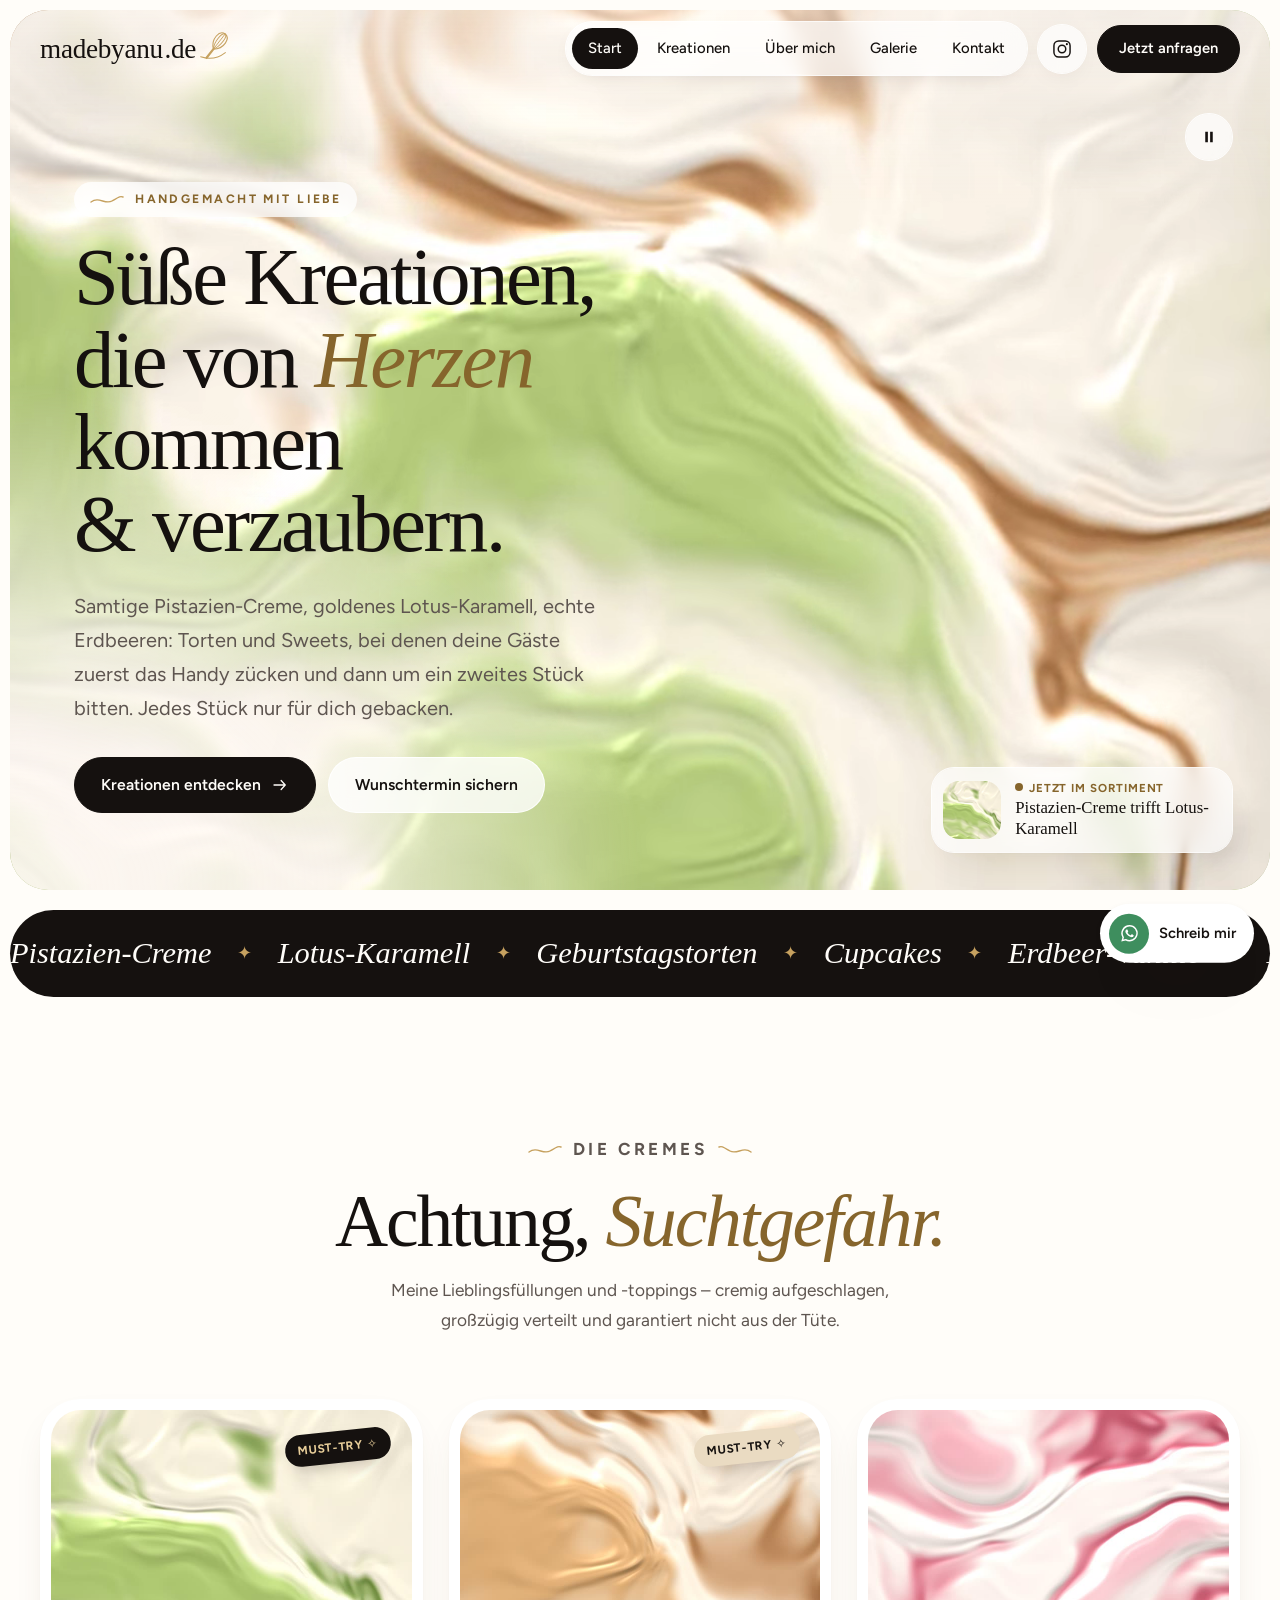
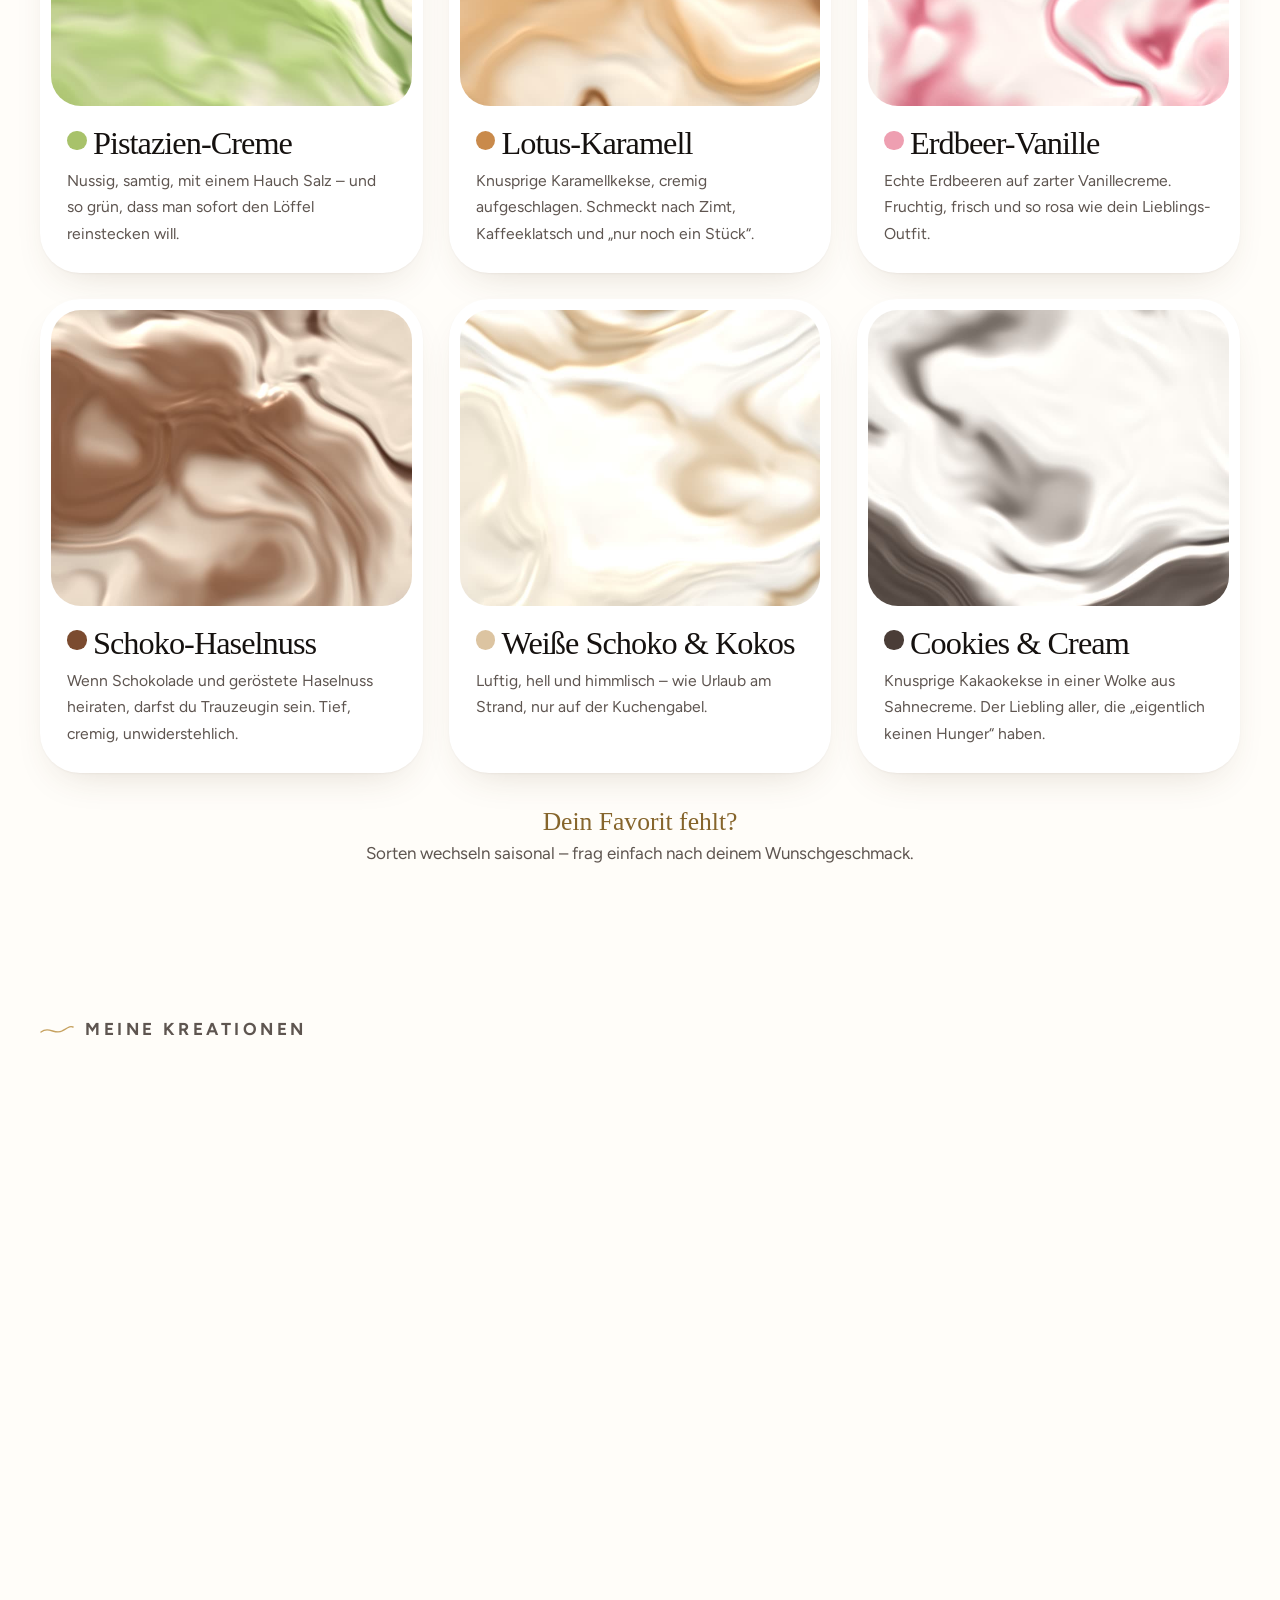
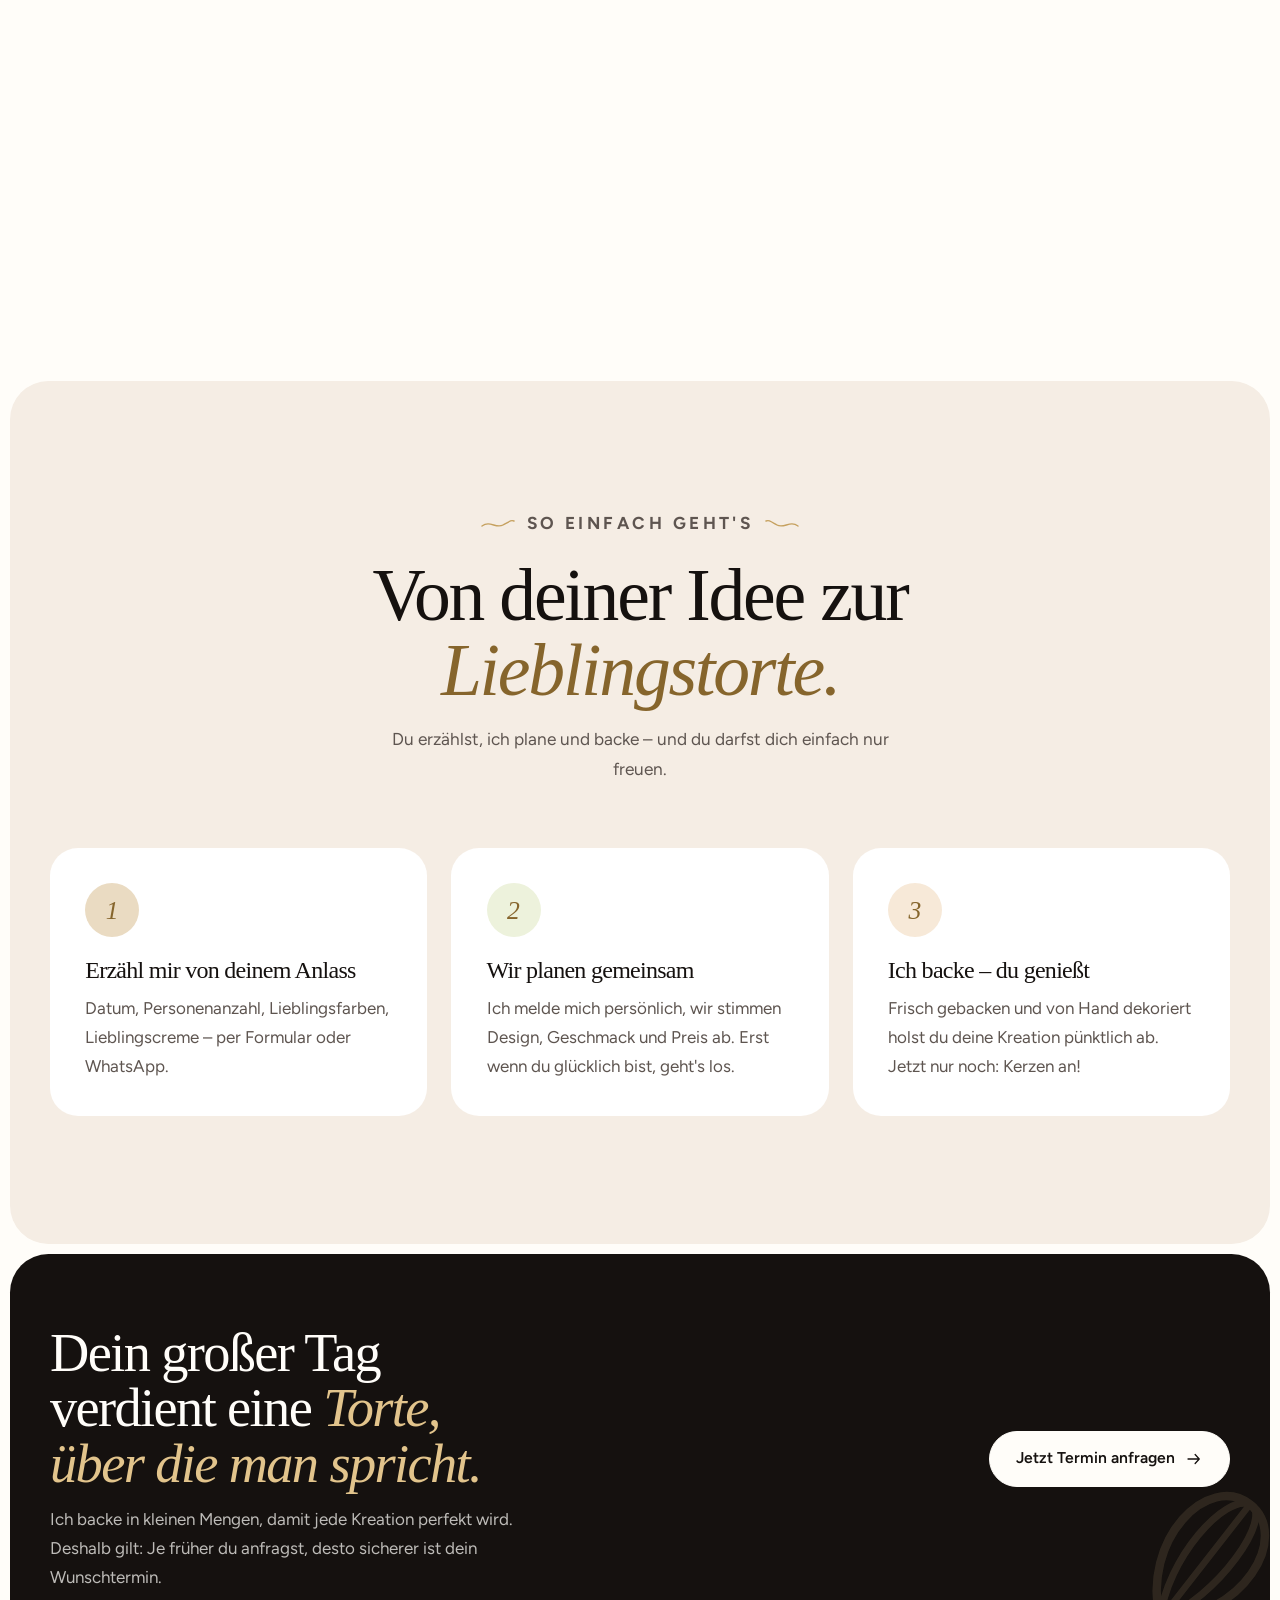
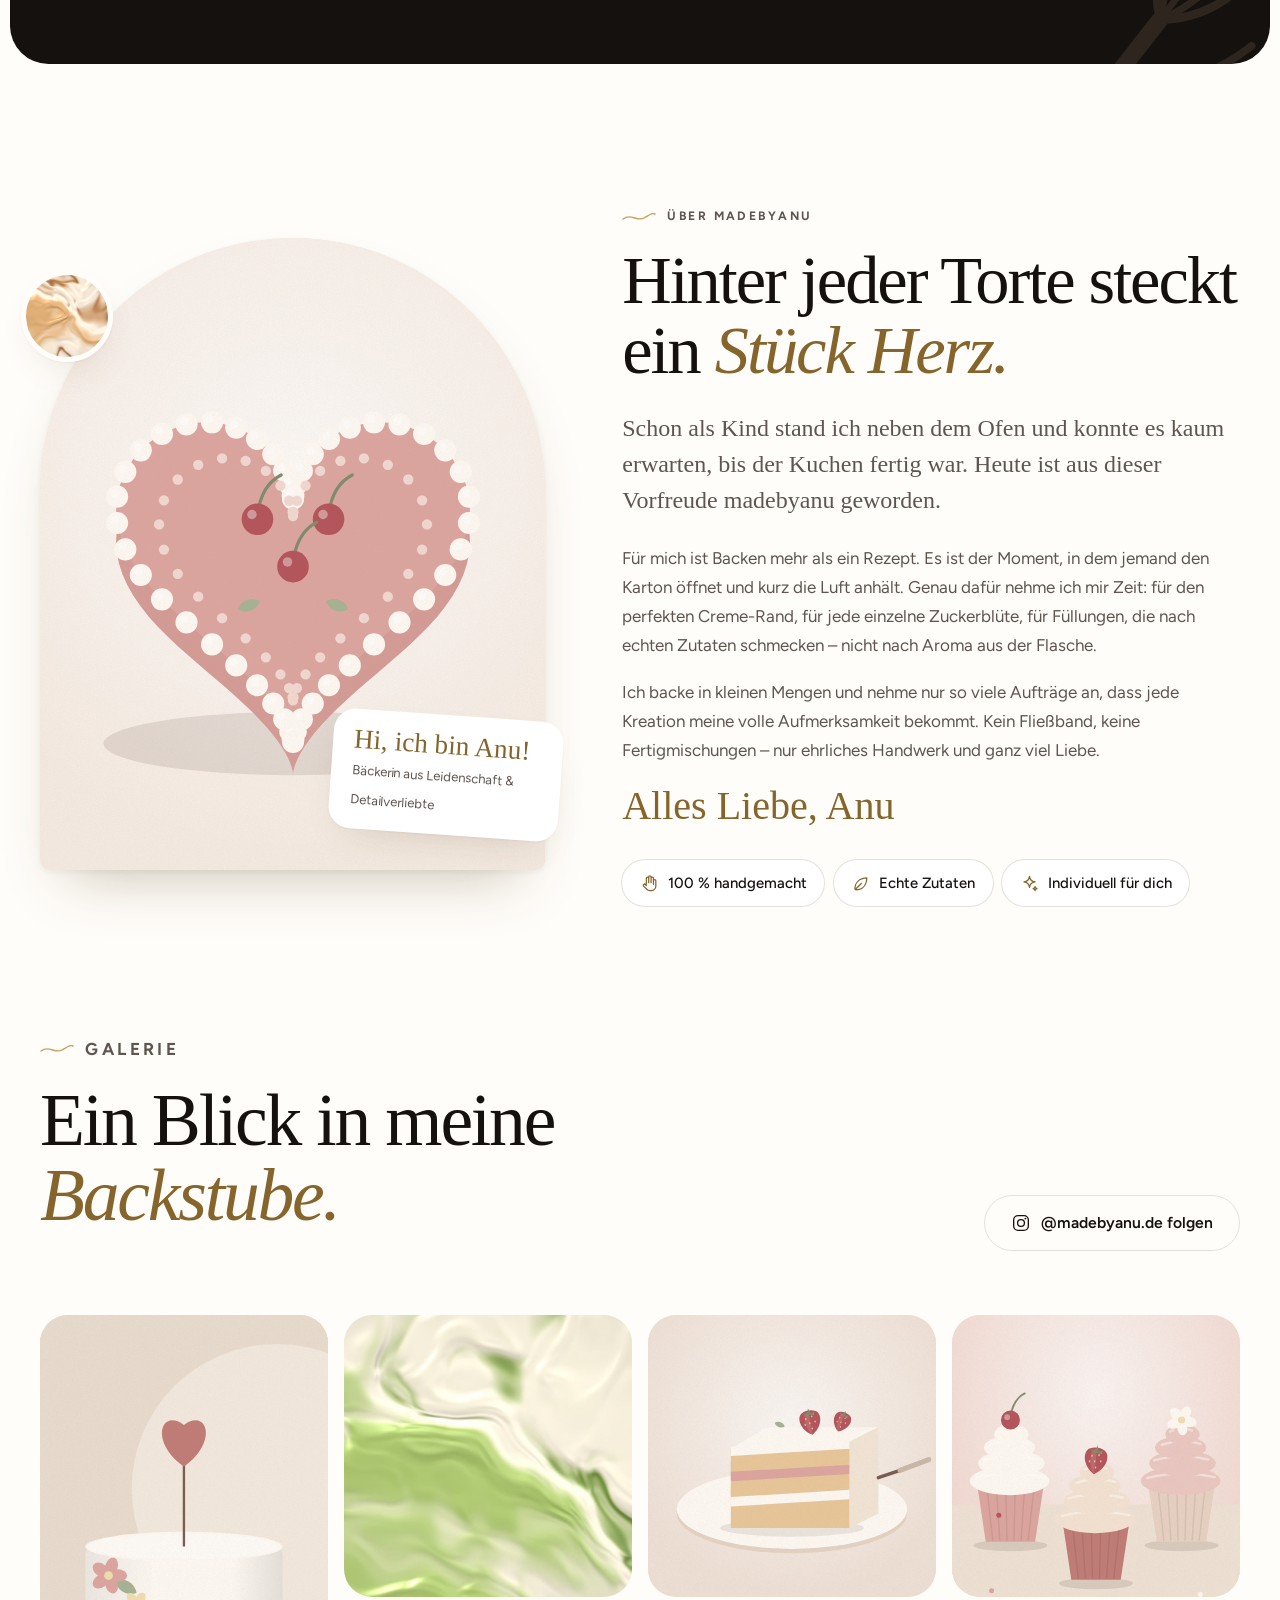
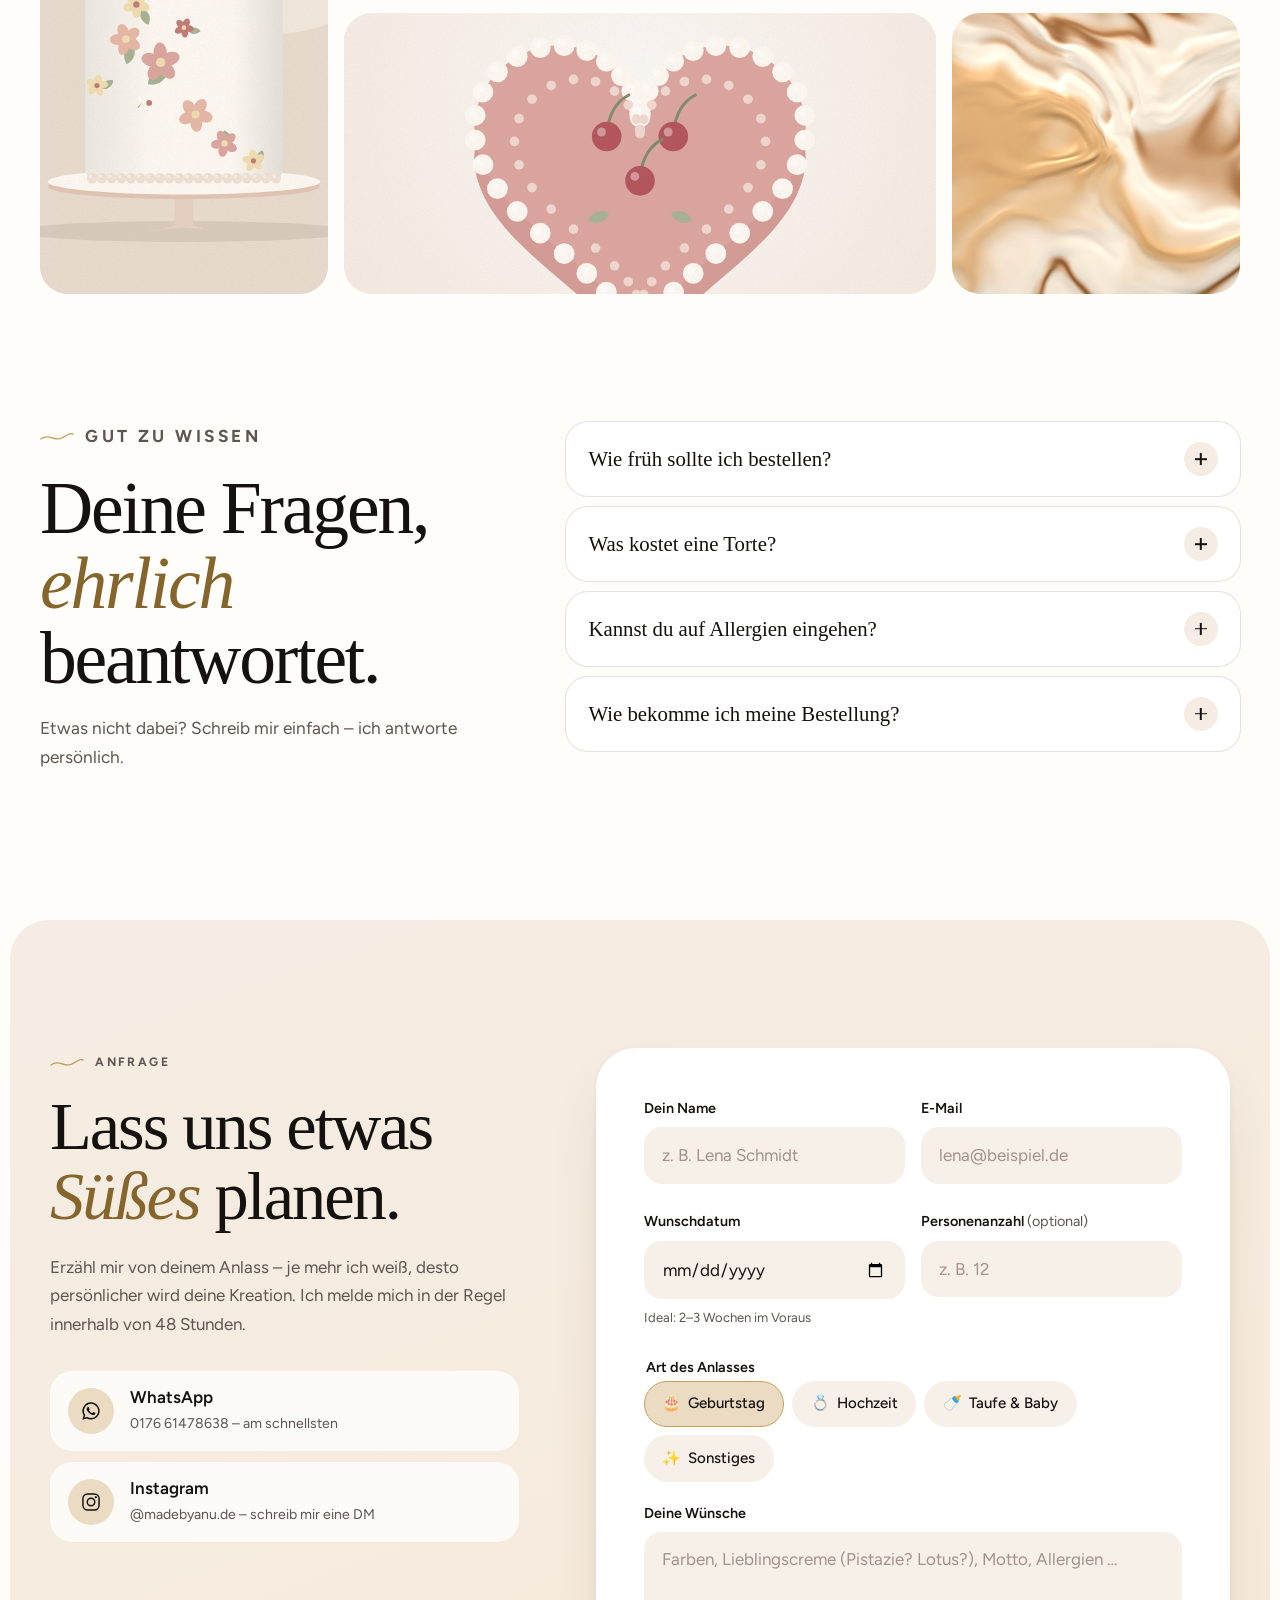
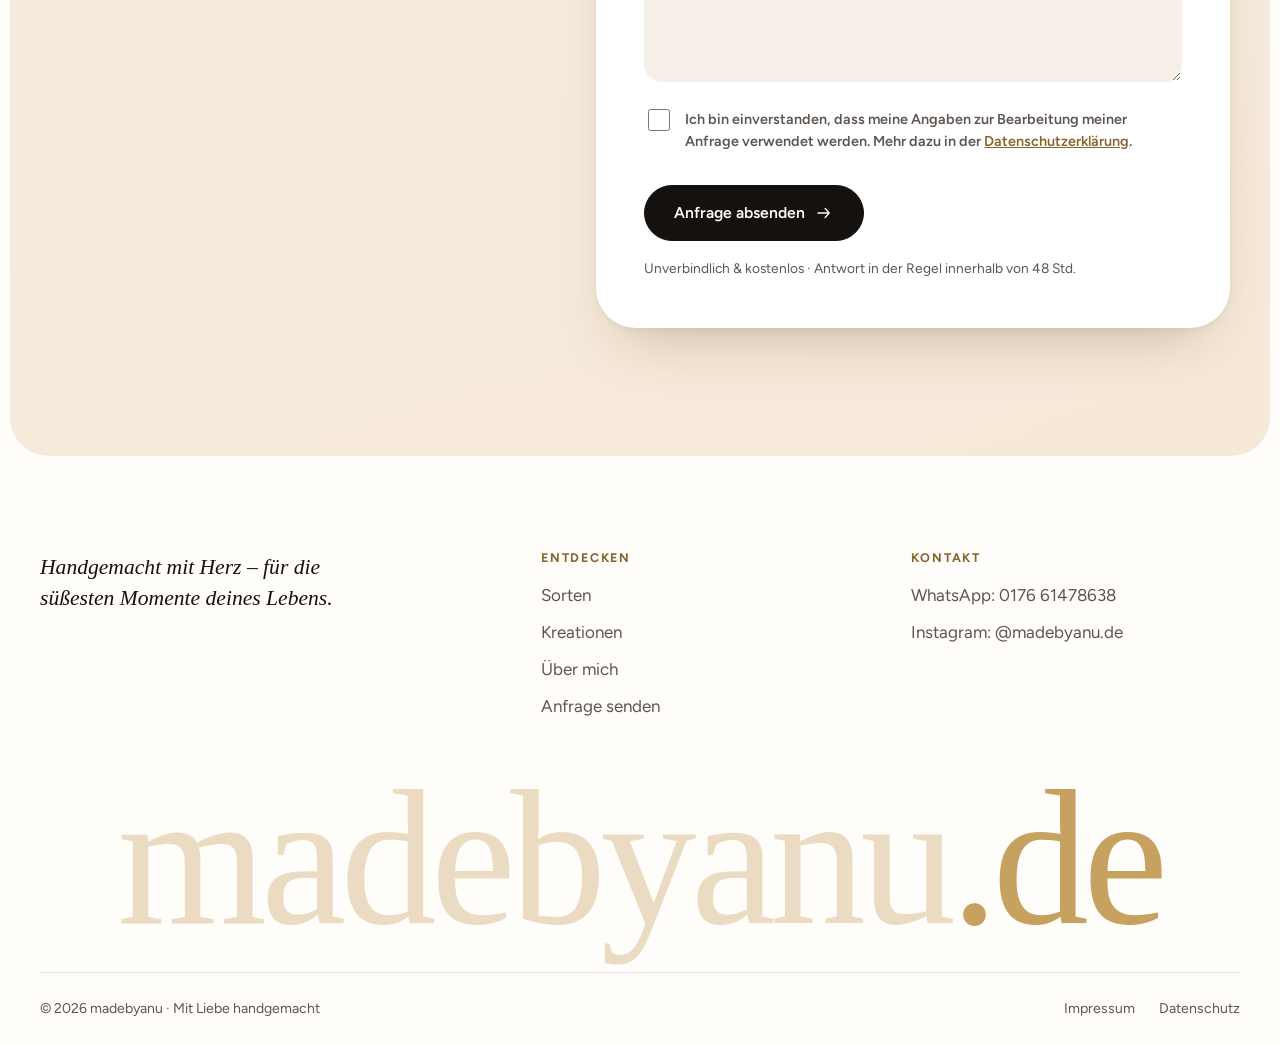
==== commit ec299bd4: "Design am Logo ausgerichtet: Schwarz/Gold, Schneebesen-Logo, Termin-Band, stärkere Texte Co-Authored" ====
--- a/index.html
+++ b/index.html
@@ -3,7 +3,7 @@
 <head>
   <meta charset="utf-8">
   <meta name="viewport" content="width=device-width, initial-scale=1, viewport-fit=cover">
-  <title>madebyanu – Handgemachte Torten, Cupcakes &amp; süße Geschenke</title>
+  <title>madebyanu.de – Handgemachte Torten, Cupcakes &amp; süße Geschenke</title>
   <meta name="description" content="Pistazien-Creme, Lotus-Karamell, Erdbeer-Vanille: handgemachte Torten, Cupcakes und süße Geschenkboxen von Anu – für Geburtstage, Hochzeiten und jeden Moment, der etwas Besonderes verdient.">
   <meta name="theme-color" content="#fff9f5">
   <meta property="og:title" content="madebyanu – Süße Kreationen, die von Herzen kommen">
@@ -19,6 +19,7 @@
 <body>
 
 <svg width="0" height="0" style="position:absolute" aria-hidden="true" focusable="false">
+  <symbol id="i-whisk" viewBox="0 0 40 40"><g fill="none" stroke="currentColor" stroke-linecap="round" stroke-linejoin="round"><g transform="rotate(38 20 20)"><path d="M20 25V38" stroke-width="2.6"/><path d="M20 25C10 17 12 2.5 20 2.5S30 17 20 25Z" stroke-width="1.3"/><path d="M20 25C15 17 16 3.5 20 2.5S25 17 20 25Z" stroke-width="1.1"/><path d="M20 25V2.5" stroke-width="1"/></g><path d="M2 33c9 3 20 2 29-5" stroke-width="1.2"/></g></symbol>
   <symbol id="i-heart" viewBox="0 0 24 24"><path fill="currentColor" d="M12 21s-7.5-4.6-9.6-9.3C.9 8.2 3 4.5 6.6 4.5c2.1 0 3.6 1.2 4.4 2.6.8-1.4 2.3-2.6 4.4-2.6 3.6 0 5.7 3.7 4.2 7.2C19.5 16.4 12 21 12 21z"/></symbol>
   <symbol id="i-arrow" viewBox="0 0 24 24"><path fill="none" stroke="currentColor" stroke-width="1.7" stroke-linecap="round" stroke-linejoin="round" d="M4 12h15m-5.5-6L19 12l-5.5 6"/></symbol>
   <symbol id="i-insta" viewBox="0 0 24 24"><g fill="none" stroke="currentColor" stroke-width="1.6"><rect x="3.2" y="3.2" width="17.6" height="17.6" rx="5.2"/><circle cx="12" cy="12" r="4.1"/></g><circle cx="17.3" cy="6.7" r="1.15" fill="currentColor"/></symbol>
@@ -36,7 +37,7 @@
 <!-- ============ Header ============ -->
 <header class="site-header">
   <div class="wrap nav">
-    <a class="logo" href="#start" aria-label="madebyanu – zur Startseite">madeby<i>anu</i><svg class="logo-heart" aria-hidden="true"><use href="#i-heart"/></svg></a>
+    <a class="logo" href="#start" aria-label="madebyanu.de – zur Startseite">madebyanu<span class="tld">.de</span><svg class="whisk" aria-hidden="true"><use href="#i-whisk"/></svg></a>
 
     <button class="nav-toggle" type="button" aria-expanded="false" aria-controls="nav-menu" aria-label="Menü öffnen"><span></span></button>
 
@@ -76,26 +77,26 @@
       </button>
 
       <div class="hero-content">
-        <p class="pill reveal">♡ handgemacht mit Liebe</p>
+        <p class="pill reveal">Handgemacht mit Liebe</p>
         <h1 id="hero-title" class="reveal" data-delay="1">
           <span class="line">Süße Kreationen,</span>
           <span class="line">die von <em>Herzen</em> kommen</span>
           <span class="line">&amp; verzaubern.</span>
         </h1>
         <p class="hero-lead reveal" data-delay="2">
-          Samtige Pistazien-Creme, goldenes Lotus-Karamell, echte Erdbeeren – Torten und Sweets,
-          bei denen schon der erste Blick süchtig macht. Jedes Stück nur für dich gebacken.
+          Samtige Pistazien-Creme, goldenes Lotus-Karamell, echte Erdbeeren: Torten und Sweets,
+          bei denen deine Gäste zuerst das Handy zücken und dann um ein zweites Stück bitten. Jedes Stück nur für dich gebacken.
         </p>
         <div class="hero-cta reveal" data-delay="3">
           <a class="btn" href="#kreationen">Kreationen entdecken <svg aria-hidden="true"><use href="#i-arrow"/></svg></a>
-          <a class="btn btn--light" href="#kontakt">Anfrage senden</a>
+          <a class="btn btn--light" href="#kontakt">Wunschtermin sichern</a>
         </div>
       </div>
 
       <div class="hero-card reveal" data-delay="3">
         <img src="assets/img/sorten/pistazie.jpg" alt="" width="58" height="58">
         <div>
-          <small><span class="live" aria-hidden="true"></span>Lieblingssorte</small>
+          <small><span class="live" aria-hidden="true"></span>Jetzt im Sortiment</small>
           <strong>Pistazien-Creme trifft Lotus-Karamell</strong>
         </div>
       </div>
@@ -114,7 +115,7 @@
   <section class="section" id="sorten" aria-labelledby="sorten-title">
     <div class="wrap">
       <div class="section-head section-head--center">
-        <p class="pill pill--pink reveal">✧ Die Cremes ✧</p>
+        <p class="pill reveal">Die Cremes</p>
         <h2 id="sorten-title" class="reveal" data-delay="1">Achtung, <em>Suchtgefahr.</em></h2>
         <p class="reveal" data-delay="2">Meine Lieblingsfüllungen und -toppings – cremig aufgeschlagen, großzügig verteilt und garantiert nicht aus der Tüte.</p>
       </div>
@@ -225,6 +226,18 @@
     </section>
   </div>
 
+  <!-- ============ Termin-Band ============ -->
+  <section class="cta-band" aria-labelledby="cta-title">
+    <svg class="whisk-deco" aria-hidden="true"><use href="#i-whisk"/></svg>
+    <div class="wrap">
+      <div>
+        <h2 id="cta-title" class="reveal">Dein großer Tag verdient eine <em>Torte, über die man spricht.</em></h2>
+        <p class="reveal" data-delay="1">Ich backe in kleinen Mengen, damit jede Kreation perfekt wird. Deshalb gilt: Je früher du anfragst, desto sicherer ist dein Wunschtermin.</p>
+      </div>
+      <a class="btn reveal" data-delay="2" href="#kontakt">Jetzt Termin anfragen <svg aria-hidden="true"><use href="#i-arrow"/></svg></a>
+    </div>
+  </section>
+
   <!-- ============ Über mich ============ -->
   <section class="section" id="ueber-mich" aria-labelledby="about-title">
     <div class="wrap about-grid">
@@ -242,7 +255,7 @@
         <p class="intro reveal" data-delay="1">Schon als Kind stand ich neben dem Ofen und konnte es kaum erwarten, bis der Kuchen fertig war. Heute ist aus dieser Vorfreude madebyanu geworden.</p>
         <p class="reveal" data-delay="2">Für mich ist Backen mehr als ein Rezept. Es ist der Moment, in dem jemand den Karton öffnet und kurz die Luft anhält. Genau dafür nehme ich mir Zeit: für den perfekten Creme-Rand, für jede einzelne Zuckerblüte, für Füllungen, die nach echten Zutaten schmecken – nicht nach Aroma aus der Flasche.</p>
         <p class="reveal" data-delay="2">Ich backe in kleinen Mengen und nehme nur so viele Aufträge an, dass jede Kreation meine volle Aufmerksamkeit bekommt. Kein Fließband, keine Fertigmischungen – nur ehrliches Handwerk und ganz viel Liebe.</p>
-        <span class="signature hand reveal" data-delay="3">Alles Liebe, Anu ♡</span>
+        <span class="signature hand reveal" data-delay="3">Alles Liebe, Anu</span>
         <ul class="values reveal" data-delay="3">
           <li><svg aria-hidden="true"><use href="#i-hand"/></svg>100 % handgemacht</li>
           <li><svg aria-hidden="true"><use href="#i-leaf"/></svg>Echte Zutaten</li>
@@ -338,7 +351,7 @@
             </div>
             <div class="form-actions">
               <button class="btn btn--pink" type="submit">Anfrage absenden <svg aria-hidden="true"><use href="#i-arrow"/></svg></button>
-              <small>Unverbindlich &amp; kostenlos ♡</small>
+              <small>Unverbindlich &amp; kostenlos · Antwort in der Regel innerhalb von 48 Std.</small>
             </div>
           </form>
           <div class="form-success" id="form-success" hidden tabindex="-1">
@@ -363,7 +376,7 @@
       <div><h2>Kontakt</h2>
         <ul><li><a href="https://wa.me/4917661478638" target="_blank" rel="noopener">WhatsApp: 0176 61478638</a></li><li><a href="https://www.instagram.com/madebyanu.de/" target="_blank" rel="noopener">Instagram: @madebyanu.de</a></li></ul></div>
     </div>
-    <p class="wordmark" aria-hidden="true">madeby<i>anu</i></p>
+    <p class="wordmark" aria-hidden="true">madebyanu<span>.de</span></p>
     <div class="footer-bottom">
       <p style="margin:0">© 2026 madebyanu · Mit Liebe handgemacht</p>
       <nav aria-label="Rechtliches"><ul><li><a href="impressum.html">Impressum</a></li><li><a href="datenschutz.html">Datenschutz</a></li></ul></nav>
--- a/assets/css/styles.css
+++ b/assets/css/styles.css
@@ -11,18 +11,18 @@
 
 /* ---------- Design-Tokens ---------- */
 :root {
-  --milk: #fff9f5;
-  --milk-2: #fdf1ec;
-  --blush: #fde6ea;
-  --pink: #f7c4cf;
-  --pink-mid: #ee9fb1;
-  --berry: #b0435f;          /* Text-Akzent, AA auf hellem Grund */
+  --milk: #fffdf9;
+  --milk-2: #f6f0e8;
+  --blush: #f5ede4;            /* Nude */
+  --pink: #eadbc2;             /* Champagner */
+  --pink-mid: #c6a15f;         /* Gold (Logo-Schneebesen) */
+  --berry: #86652c;          /* Tiefgold – Text-Akzent, AA auf hellem Grund */
   --pistachio: #a8c26a;
   --pistachio-soft: #edf2dc;
   --lotus: #c98a4b;
   --lotus-soft: #f7e9d8;
-  --ink: #2e1f1c;
-  --ink-soft: #6c5752;
+  --ink: #15110f;               /* Schwarz wie das Logo */
+  --ink-soft: #5e5550;
   --line: rgba(46, 31, 28, .12);
   --white: #ffffff;
 
@@ -33,8 +33,8 @@
   --r-s: 16px;
   --r: 28px;
   --r-l: 40px;
-  --shadow: 0 1px 2px rgba(46, 31, 28, .04), 0 16px 40px -20px rgba(176, 67, 95, .28);
-  --shadow-lift: 0 2px 6px rgba(46, 31, 28, .05), 0 30px 60px -28px rgba(176, 67, 95, .42);
+  --shadow: 0 1px 2px rgba(46, 31, 28, .04), 0 16px 40px -20px rgba(90, 66, 30, .22);
+  --shadow-lift: 0 2px 6px rgba(46, 31, 28, .05), 0 30px 60px -28px rgba(90, 66, 30, .34);
 
   --wrap: 1240px;
   --gutter: clamp(1rem, 4vw, 2.5rem);
@@ -72,13 +72,15 @@
 
 /* Mini-Label (Pill) */
 .pill {
-  display: inline-flex; align-items: center; gap: .45rem;
-  padding: .42rem .95rem; border-radius: 999px; background: var(--white);
-  font-size: .78rem; font-weight: 600; letter-spacing: .08em; text-transform: uppercase; color: var(--berry);
-  box-shadow: 0 0 0 1px var(--line);
-  margin-bottom: 1.3rem;
-}
-.pill--pink { background: var(--blush); box-shadow: none; }
+  display: inline-flex; align-items: center; gap: .7rem; margin: 0 0 1.2rem;
+  font-size: .76rem; font-weight: 700; letter-spacing: .2em; text-transform: uppercase; color: var(--berry);
+}
+.pill::before { content: ""; width: 34px; height: 10px; flex: none;
+  background: no-repeat center / contain url("data:image/svg+xml,%3Csvg xmlns='http://www.w3.org/2000/svg' viewBox='0 0 34 10'%3E%3Cpath d='M1 7c8-6 14 3 21-1s8-5 11-4' fill='none' stroke='%23c6a15f' stroke-width='1.4' stroke-linecap='round'/%3E%3C/svg%3E"); }
+.pill--pink {}
+.section-head--center .pill::after { content: ""; width: 34px; height: 10px; transform: scaleX(-1);
+  background: no-repeat center / contain url("data:image/svg+xml,%3Csvg xmlns='http://www.w3.org/2000/svg' viewBox='0 0 34 10'%3E%3Cpath d='M1 7c8-6 14 3 21-1s8-5 11-4' fill='none' stroke='%23c6a15f' stroke-width='1.4' stroke-linecap='round'/%3E%3C/svg%3E"); }
+.hero .pill { background: rgba(255,255,255,.75); padding: .45rem 1rem; border-radius: 999px; -webkit-backdrop-filter: blur(8px); backdrop-filter: blur(8px); }
 .hand { font-family: var(--hand); font-weight: 500; color: var(--berry); line-height: 1.1; }
 
 /* Sticker */
@@ -88,6 +90,7 @@
   font-size: .74rem; font-weight: 700; letter-spacing: .06em; text-transform: uppercase;
   transform: rotate(-6deg); box-shadow: 0 8px 20px -10px rgba(46, 31, 28, .5);
 }
+.sticker { color: #e9cf9a; }
 .sticker--pink { background: var(--pink); color: var(--ink); }
 
 /* ---------- Buttons ---------- */
@@ -105,7 +108,8 @@
 .btn--light { --bg: rgba(255, 255, 255, .78); --fg: var(--ink); border-color: rgba(255, 255, 255, .9); -webkit-backdrop-filter: blur(10px); backdrop-filter: blur(10px); }
 .btn--ghost { --bg: transparent; --fg: var(--ink); border-color: var(--line); }
 .btn--ghost:hover { background: var(--white); }
-.btn--pink { --bg: var(--berry); --fg: var(--white); }
+.btn--pink { --bg: var(--ink); --fg: var(--milk); }
+.btn--pink:hover { --bg: var(--berry); }
 
 /* ---------- Header ---------- */
 .site-header { position: fixed; inset: 0 0 auto; z-index: 50; padding: 1.4rem 0; transition: padding .35s, background .35s, box-shadow .35s; }
@@ -116,11 +120,12 @@
 }
 .nav { display: flex; align-items: center; justify-content: space-between; gap: 1rem; }
 .logo {
-  display: inline-flex; align-items: baseline; text-decoration: none; position: relative; z-index: 2;
-  font-family: var(--serif); font-size: 1.75rem; letter-spacing: -.035em; font-variation-settings: "SOFT" 100, "opsz" 72;
-}
-.logo i { font-style: italic; color: var(--berry); font-variation-settings: "SOFT" 100, "WONK" 1; }
-.logo .logo-heart { width: 12px; height: 12px; align-self: flex-start; margin: .35rem 0 0 .15rem; color: var(--pink-mid); }
+  display: inline-flex; align-items: center; gap: .1rem; text-decoration: none; position: relative; z-index: 2;
+  font-family: var(--serif); font-size: 1.7rem; font-weight: 420; letter-spacing: -.01em; color: var(--ink);
+  font-variation-settings: "SOFT" 0, "WONK" 0, "opsz" 144;
+}
+.logo .tld { color: var(--ink); }
+.logo .whisk { width: 1.25em; height: 1.25em; color: var(--pink-mid); margin-left: .05em; transform: translateY(-.12em); }
 
 .nav-menu { display: flex; align-items: center; gap: .7rem; }
 .nav-list {
@@ -199,10 +204,10 @@
 .video-toggle[aria-pressed="true"] .i-pause { display: none; }
 
 /* ---------- Laufband ---------- */
-.ticker { background: var(--pink); overflow: hidden; padding: 1.1rem 0; white-space: nowrap; margin: 10px; border-radius: 999px; }
+.ticker { background: var(--ink); color: var(--milk); overflow: hidden; padding: 1.1rem 0; white-space: nowrap; margin: 10px; border-radius: 999px; }
 .ticker-track { display: inline-flex; animation: ticker 38s linear infinite; }
 .ticker span { font-family: var(--serif); font-style: italic; font-size: clamp(1.3rem, 1.1rem + 1vw, 2rem); display: inline-flex; align-items: center; gap: 1.6rem; padding-right: 1.6rem; font-variation-settings: "SOFT" 100, "WONK" 1; }
-.ticker span::after { content: "♡"; font-style: normal; font-size: .8em; color: var(--berry); }
+.ticker span::after { content: "✦"; font-style: normal; font-size: .6em; color: var(--pink-mid); }
 @keyframes ticker { to { transform: translateX(-50%); } }
 
 /* ---------- Sektionen ---------- */
@@ -240,7 +245,7 @@
 }
 .card:nth-child(2) { --tone: var(--pistachio-soft); }
 .card:nth-child(3) { --tone: var(--lotus-soft); }
-.card:nth-child(4) { --tone: #f3e8f6; }
+.card:nth-child(4) { --tone: #f5e9e6; }
 .card:hover { transform: translateY(-6px); box-shadow: var(--shadow-lift); }
 .card-media { position: relative; aspect-ratio: 4 / 4.4; overflow: hidden; margin: .6rem .6rem 0; border-radius: calc(var(--r-l) - 8px); }
 .card-media img { width: 100%; height: 100%; object-fit: cover; object-position: center 70%; transition: transform 1.1s var(--ease); }
@@ -260,7 +265,7 @@
 .steps { display: grid; grid-template-columns: repeat(3, 1fr); gap: clamp(1rem, 2vw, 1.5rem); list-style: none; padding: 0; margin: 0; counter-reset: step; }
 .step { background: var(--white); border-radius: var(--r); padding: clamp(1.5rem, 3vw, 2.2rem); counter-increment: step; position: relative; }
 .step::before {
-  content: counter(step); display: grid; place-items: center; width: 54px; height: 54px; border-radius: 50%;
+  content: counter(step); color: var(--berry); display: grid; place-items: center; width: 54px; height: 54px; border-radius: 50%;
   background: var(--pink); font-family: var(--serif); font-style: italic; font-size: 1.6rem; margin-bottom: 1.3rem;
   font-variation-settings: "SOFT" 100, "WONK" 1;
 }
@@ -268,6 +273,16 @@
 .step:nth-child(3)::before { background: var(--lotus-soft); }
 .step h3 { font-size: 1.5rem; margin-bottom: .7rem; }
 .step p { color: var(--ink-soft); margin: 0; }
+
+/* ---------- Termin-Band ---------- */
+.cta-band { margin: 10px; border-radius: clamp(24px, 3vw, 44px); background: var(--ink); color: var(--milk); overflow: hidden; position: relative; }
+.cta-band .wrap { display: flex; flex-wrap: wrap; align-items: center; justify-content: space-between; gap: 1.5rem 3rem; padding-block: clamp(3rem, 6vw, 4.5rem); }
+.cta-band h2 { font-size: clamp(2rem, 1.4rem + 2.6vw, 3.4rem); max-width: 18ch; }
+.cta-band h2 em { color: #e2c48c; }
+.cta-band p { color: rgba(255, 253, 249, .72); max-width: 30rem; margin: .8rem 0 0; }
+.cta-band .btn { --bg: var(--milk); --fg: var(--ink); }
+.cta-band .btn:hover { --bg: #e2c48c; }
+.cta-band .whisk-deco { position: absolute; right: -40px; bottom: -60px; width: 260px; height: 260px; color: #e2c48c; opacity: .12; pointer-events: none; }
 
 /* ---------- Über mich ---------- */
 .about-grid { display: grid; grid-template-columns: .9fr 1.1fr; gap: clamp(2.5rem, 6vw, 6rem); align-items: center; }
@@ -342,7 +357,7 @@
 .field input, .field textarea { width: 100%; min-height: 54px; padding: .8rem 1.1rem; background: var(--milk-2); border: 1.5px solid transparent; border-radius: 18px; transition: border-color .25s, background .25s, box-shadow .25s; }
 .field textarea { min-height: 150px; resize: vertical; line-height: 1.6; }
 .field input:hover, .field textarea:hover { border-color: var(--pink); }
-.field input:focus, .field textarea:focus { outline: none; background: var(--white); border-color: var(--pink-mid); box-shadow: 0 0 0 4px rgba(247, 196, 207, .45); }
+.field input:focus, .field textarea:focus { outline: none; background: var(--white); border-color: var(--pink-mid); box-shadow: 0 0 0 4px rgba(198, 161, 95, .28); }
 .field input::placeholder, .field textarea::placeholder { color: #a5918b; }
 .field .hint { font-size: .82rem; color: var(--ink-soft); }
 .field .error { font-size: .84rem; color: #a3283c; font-weight: 500; }
@@ -381,11 +396,11 @@
 .site-footer a { text-decoration: none; color: var(--ink-soft); }
 .site-footer a:hover { color: var(--ink); text-decoration: underline; text-underline-offset: 4px; }
 .wordmark {
-  font-family: var(--serif); font-size: clamp(4.5rem, 19vw, 17rem); line-height: .8; letter-spacing: -.055em;
-  text-align: center; margin: 1rem 0 2rem; white-space: nowrap; font-variation-settings: "SOFT" 100, "opsz" 144;
+  font-family: var(--serif); font-size: clamp(3.4rem, 15vw, 14rem); line-height: .85; letter-spacing: -.03em;
+  text-align: center; margin: 1rem 0 2rem; white-space: nowrap; font-variation-settings: "SOFT" 0, "opsz" 144;
   color: var(--pink);
 }
-.wordmark i { color: var(--pink-mid); font-variation-settings: "SOFT" 100, "WONK" 1, "opsz" 144; }
+.wordmark span { color: var(--pink-mid); font-variation-settings: "SOFT" 100, "WONK" 1, "opsz" 144; }
 .footer-bottom { display: flex; flex-wrap: wrap; justify-content: space-between; gap: 1rem; padding-top: 1.5rem; border-top: 1px solid var(--line); font-size: .88rem; color: var(--ink-soft); }
 .footer-bottom nav ul { display: flex; gap: 1.5rem; }
 
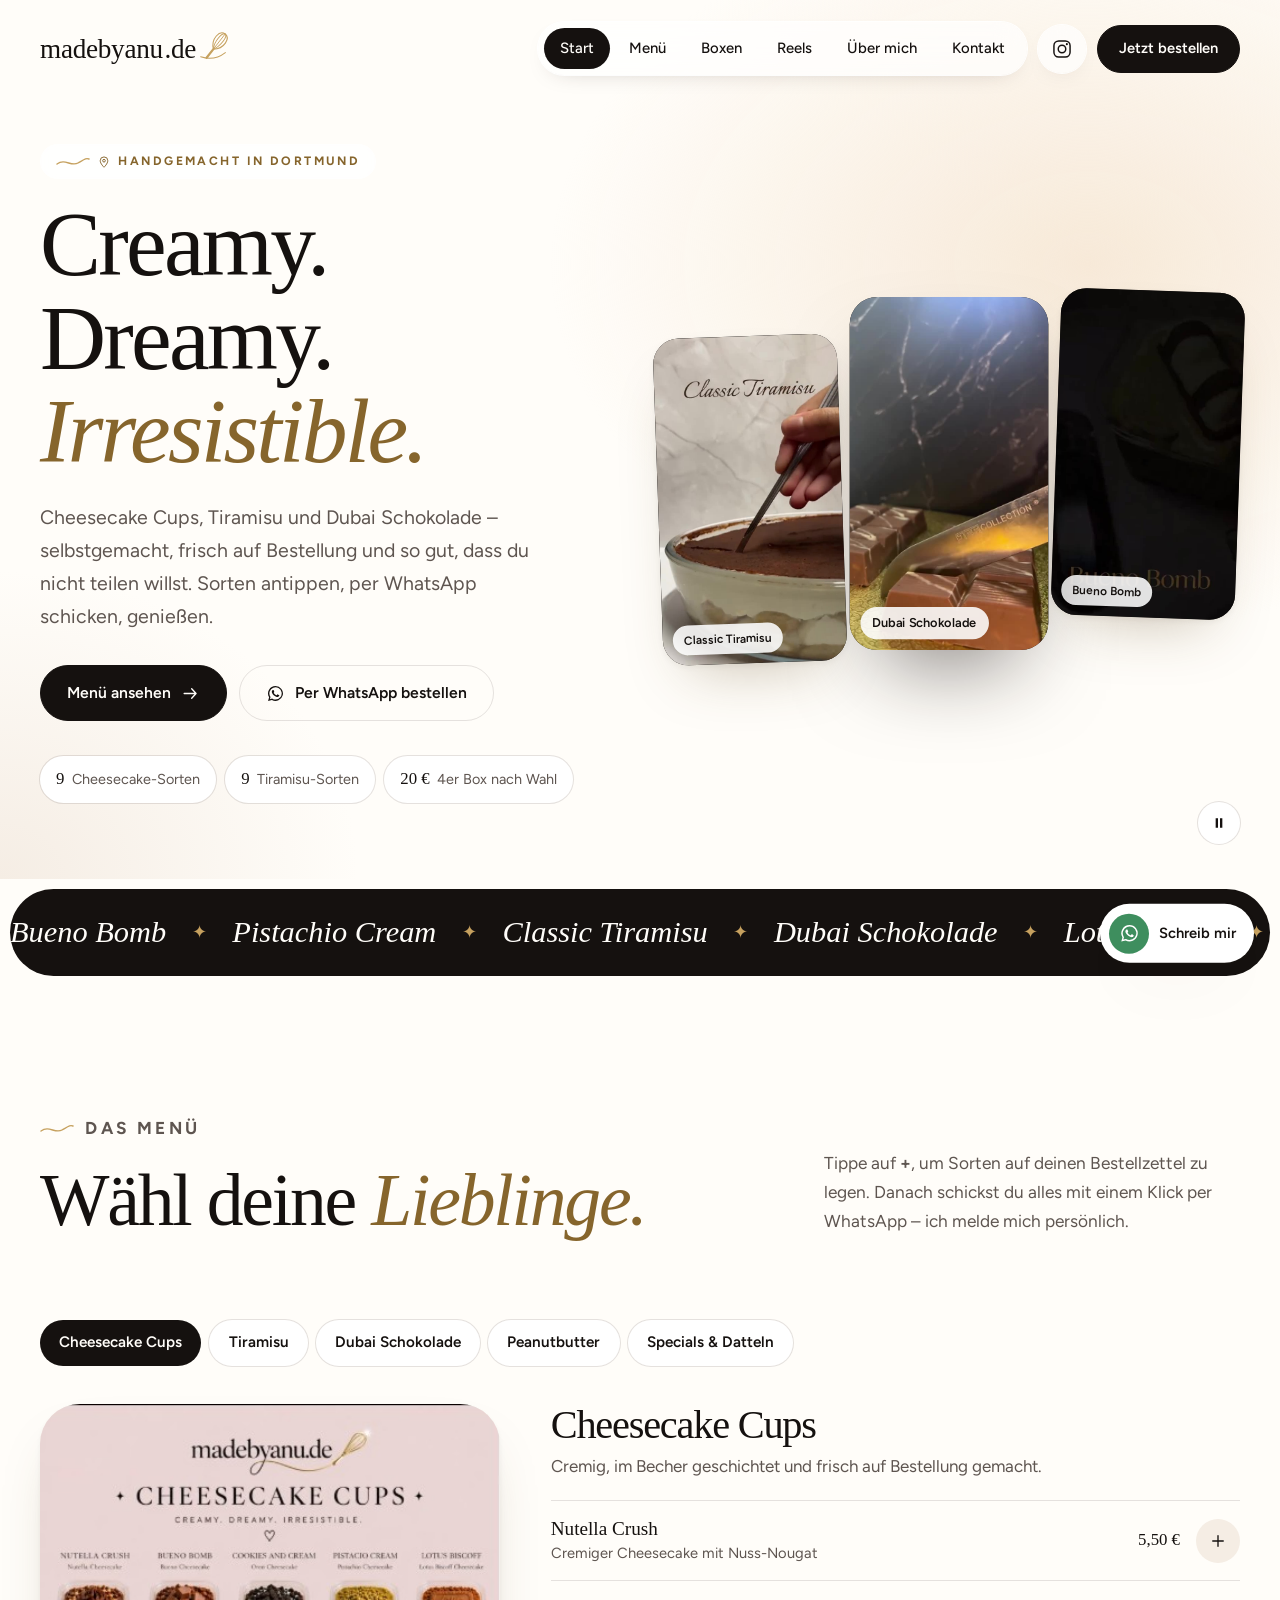
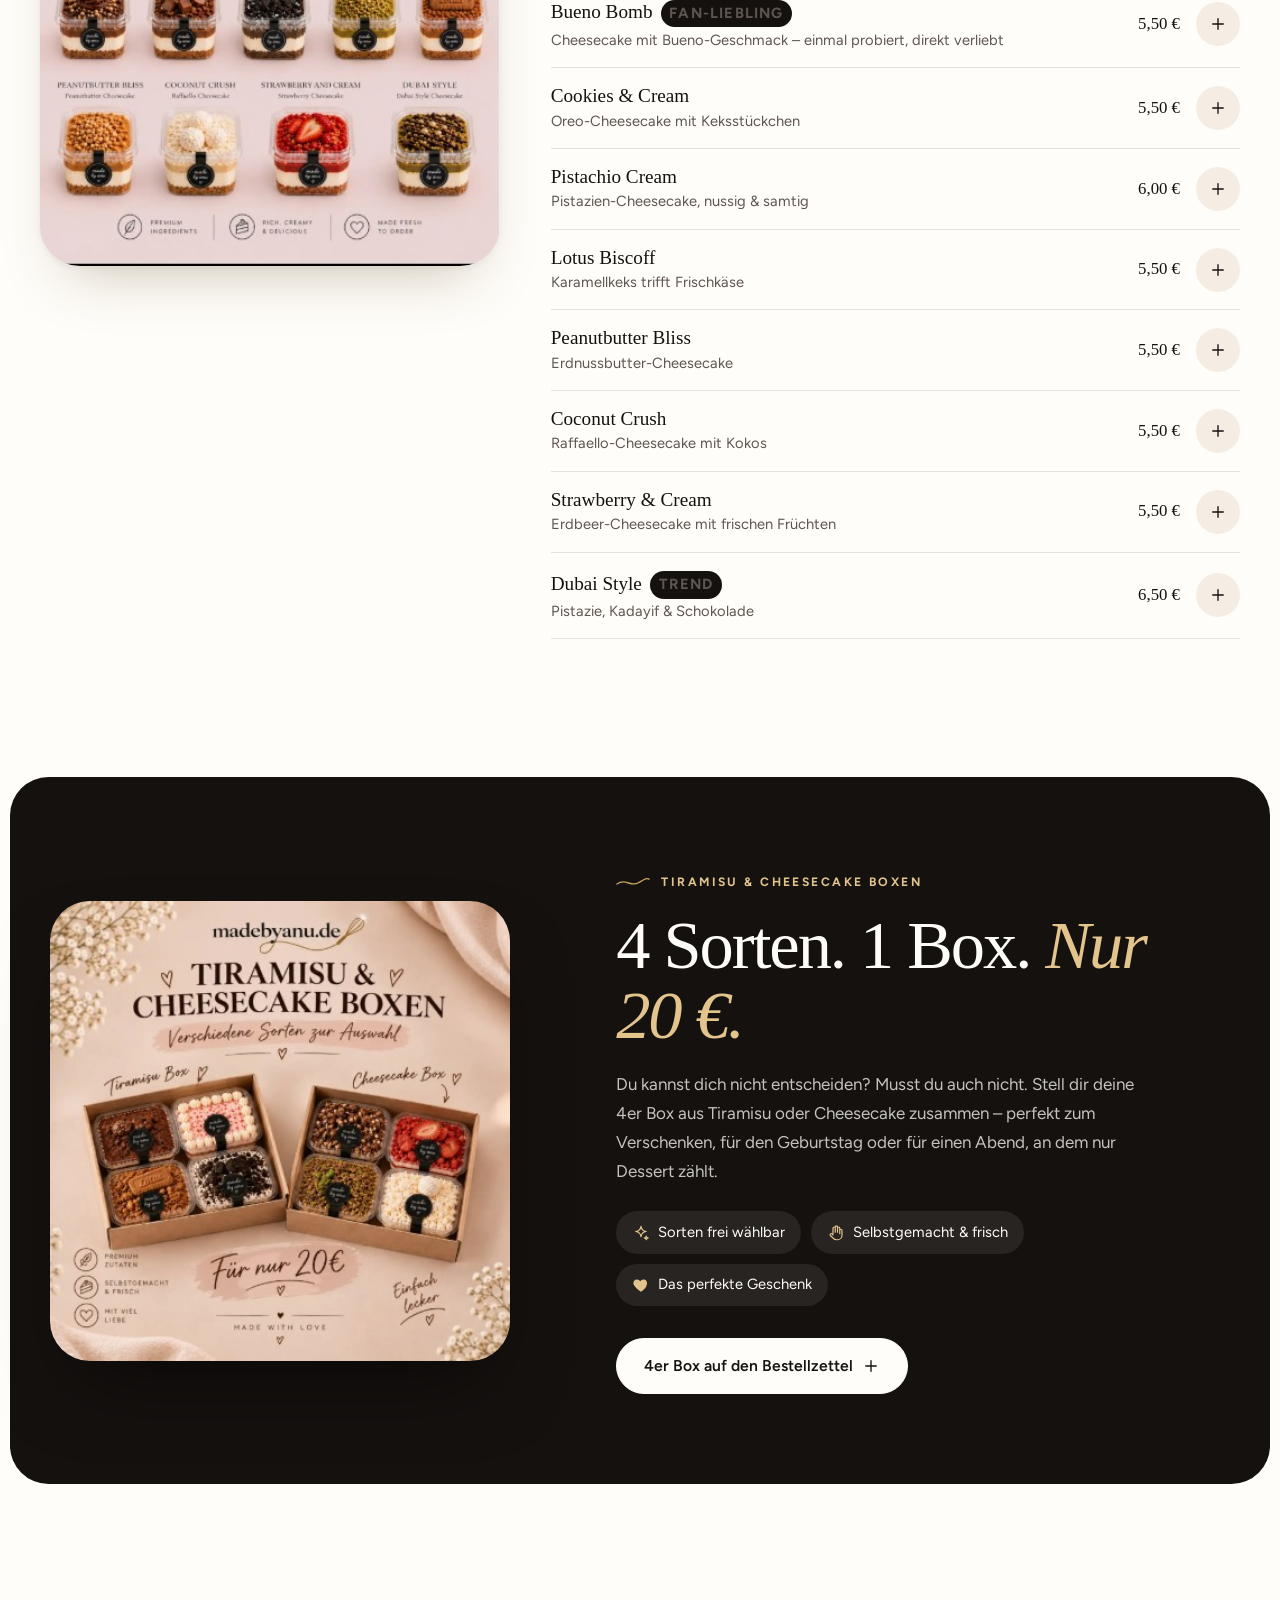
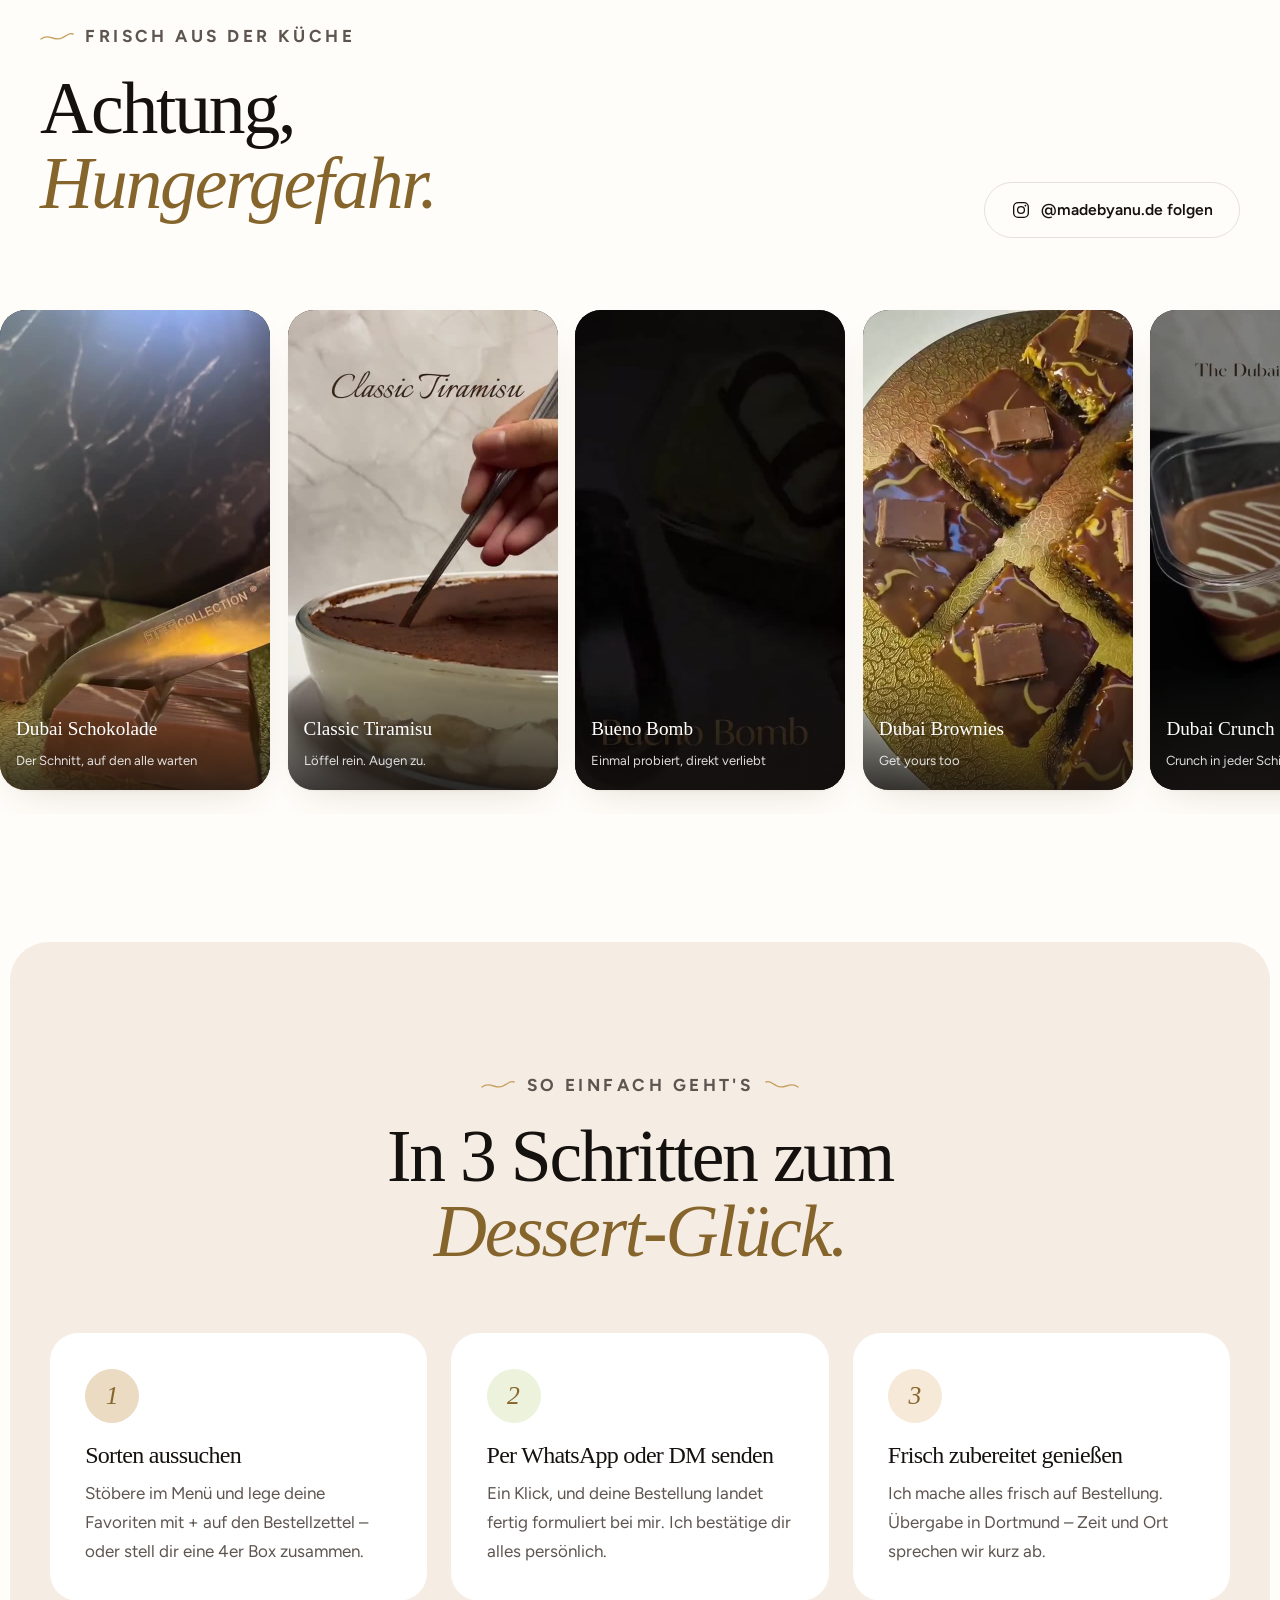
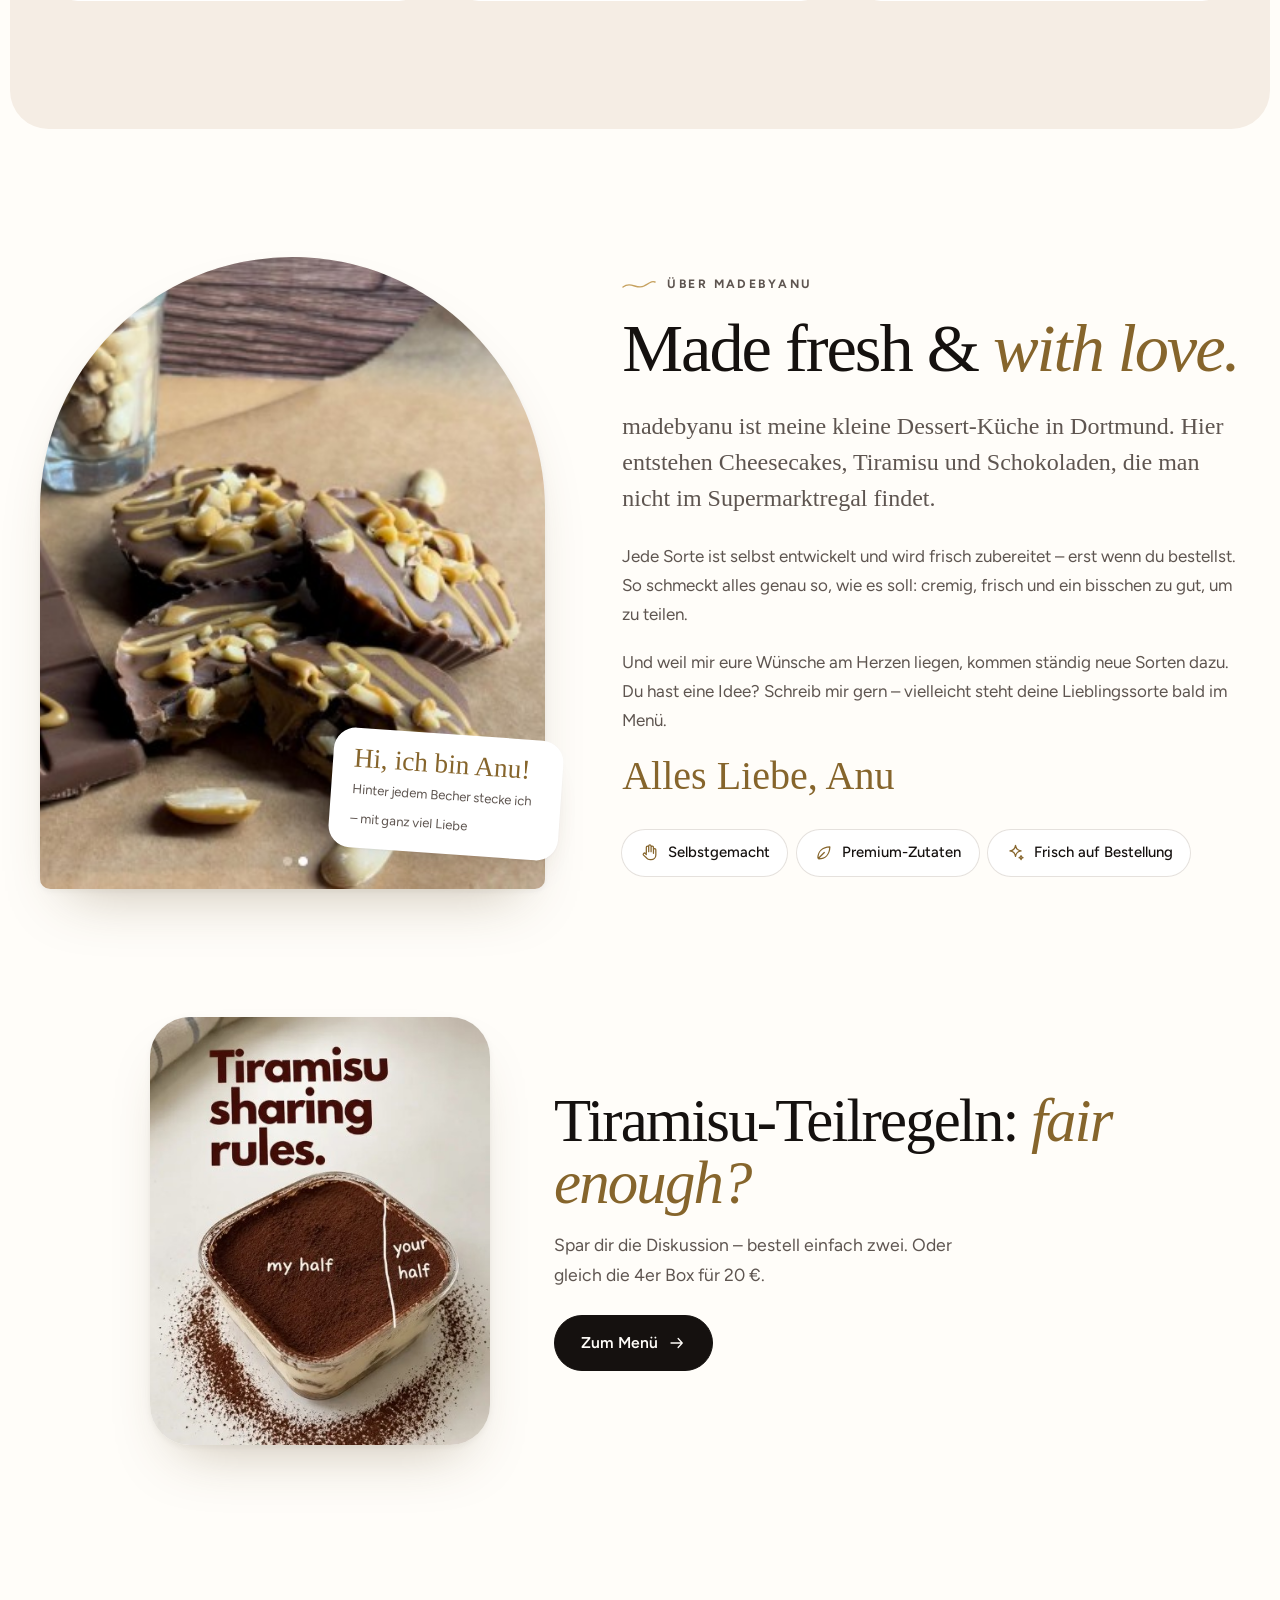
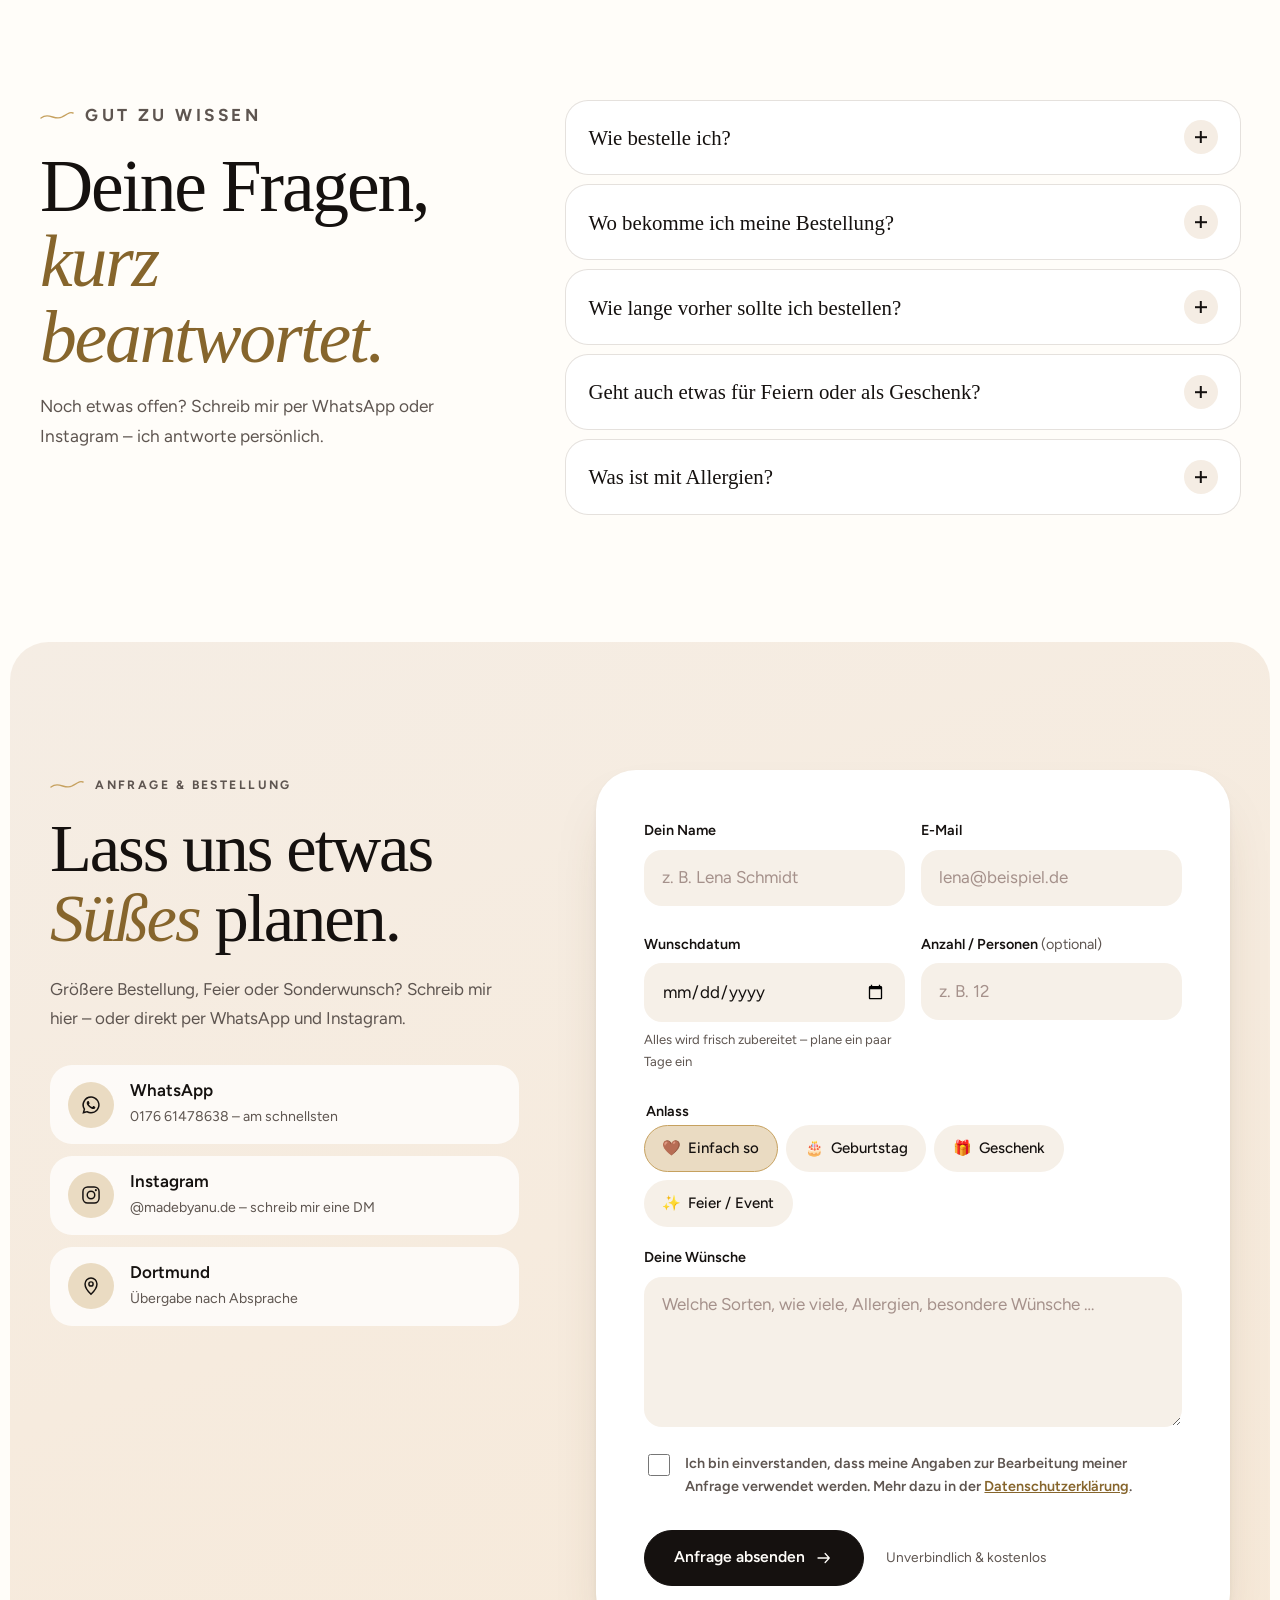
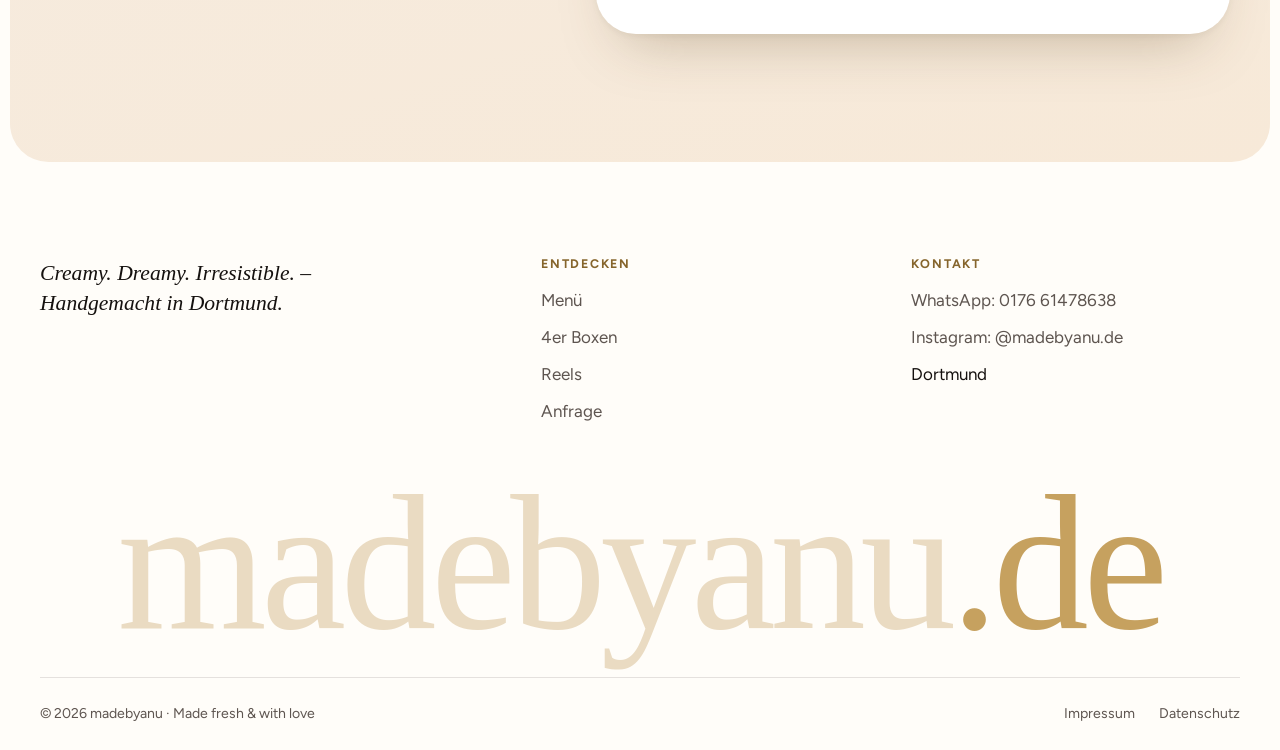
==== commit 197a4d4e: "Echte Inhalte von Instagram: Menü mit Preisen, Reels, 4er Boxen, Bestellzettel per WhatsApp Co-Autho" ====
--- a/index.html
+++ b/index.html
@@ -3,13 +3,13 @@
 <head>
   <meta charset="utf-8">
   <meta name="viewport" content="width=device-width, initial-scale=1, viewport-fit=cover">
-  <title>madebyanu.de – Handgemachte Torten, Cupcakes &amp; süße Geschenke</title>
-  <meta name="description" content="Pistazien-Creme, Lotus-Karamell, Erdbeer-Vanille: handgemachte Torten, Cupcakes und süße Geschenkboxen von Anu – für Geburtstage, Hochzeiten und jeden Moment, der etwas Besonderes verdient.">
+  <title>madebyanu.de – Cheesecake Cups, Tiramisu &amp; Dubai Schokolade aus Dortmund</title>
+  <meta name="description" content="Cheesecake Cups, Tiramisu, Dubai Schokolade & Peanutbutter Cups – handgemacht in Dortmund, frisch auf Bestellung. Jetzt per WhatsApp oder Instagram-DM bestellen.">
   <meta name="theme-color" content="#fff9f5">
-  <meta property="og:title" content="madebyanu – Süße Kreationen, die von Herzen kommen">
+  <meta property="og:title" content="madebyanu.de – Creamy. Dreamy. Irresistible.">
   <meta property="og:description" content="Handgemachte Torten, Cupcakes & süße Geschenkideen – mit Liebe zum Detail gebacken.">
   <meta property="og:type" content="website">
-  <meta property="og:image" content="assets/video/hero-cream-poster.jpg">
+  <meta property="og:image" content="assets/img/menu/cheesecake-cups.jpg">
   <link rel="icon" href="assets/img/favicon.svg" type="image/svg+xml">
   <link rel="preload" href="assets/fonts/fraunces-latin-full-normal.woff2" as="font" type="font/woff2" crossorigin>
   <link rel="preload" href="assets/fonts/figtree-latin-wght-normal.woff2" as="font" type="font/woff2" crossorigin>
@@ -30,6 +30,9 @@
   <symbol id="i-sparkle" viewBox="0 0 24 24"><path fill="none" stroke="currentColor" stroke-width="1.6" stroke-linejoin="round" d="M12 3c.6 4.6 2.4 6.4 7 7-4.6.6-6.4 2.4-7 7-.6-4.6-2.4-6.4-7-7 4.6-.6 6.4-2.4 7-7zM19 16c.3 1.7.9 2.4 2.5 2.5-1.6.2-2.2.8-2.5 2.5-.3-1.7-.9-2.3-2.5-2.5 1.6-.1 2.2-.8 2.5-2.5z"/></symbol>
   <symbol id="i-pause" viewBox="0 0 24 24"><path fill="currentColor" d="M7 5h3.5v14H7zM13.5 5H17v14h-3.5z"/></symbol>
   <symbol id="i-play" viewBox="0 0 24 24"><path fill="currentColor" d="M8 5.5v13l11-6.5z"/></symbol>
+  <symbol id="i-plus" viewBox="0 0 24 24"><path fill="none" stroke="currentColor" stroke-width="1.8" stroke-linecap="round" d="M12 5v14M5 12h14"/></symbol>
+  <symbol id="i-pin" viewBox="0 0 24 24"><g fill="none" stroke="currentColor" stroke-width="1.6"><path d="M12 21s-6.5-6.2-6.5-11.2a6.5 6.5 0 0 1 13 0C18.5 14.8 12 21 12 21z"/><circle cx="12" cy="9.8" r="2.3"/></g></symbol>
+  <symbol id="i-bag" viewBox="0 0 24 24"><g fill="none" stroke="currentColor" stroke-width="1.6" stroke-linejoin="round"><path d="M5 8h14l-1 12H6z"/><path d="M9 8V6.5a3 3 0 0 1 6 0V8" stroke-linecap="round"/></g></symbol>
 </svg>
 
 <a class="skip-link" href="#main">Zum Inhalt springen</a>
@@ -38,274 +41,283 @@
 <header class="site-header">
   <div class="wrap nav">
     <a class="logo" href="#start" aria-label="madebyanu.de – zur Startseite">madebyanu<span class="tld">.de</span><svg class="whisk" aria-hidden="true"><use href="#i-whisk"/></svg></a>
-
     <button class="nav-toggle" type="button" aria-expanded="false" aria-controls="nav-menu" aria-label="Menü öffnen"><span></span></button>
-
     <nav class="nav-menu" id="nav-menu" aria-label="Hauptnavigation">
       <ul class="nav-list">
         <li><a href="#start">Start</a></li>
-        <li><a href="#kreationen">Kreationen</a></li>
+        <li><a href="#menue">Menü</a></li>
+        <li><a href="#boxen">Boxen</a></li>
+        <li><a href="#reels">Reels</a></li>
         <li><a href="#ueber-mich">Über mich</a></li>
-        <li><a href="#galerie">Galerie</a></li>
         <li><a href="#kontakt">Kontakt</a></li>
       </ul>
-      <a class="ig-btn" href="https://www.instagram.com/madebyanu.de/" target="_blank" rel="noopener" aria-label="madebyanu auf Instagram (öffnet neues Fenster)">
-        <svg aria-hidden="true"><use href="#i-insta"/></svg><span class="ig-label">@madebyanu.de</span>
-      </a>
-      <a class="btn btn--pink nav-cta" href="#kontakt">Jetzt anfragen</a>
+      <a class="ig-btn" href="https://www.instagram.com/madebyanu.de/" target="_blank" rel="noopener" aria-label="madebyanu.de auf Instagram (öffnet neues Fenster)"><svg aria-hidden="true"><use href="#i-insta"/></svg><span class="ig-label">@madebyanu.de</span></a>
+      <a class="btn btn--pink nav-cta" href="#menue">Jetzt bestellen</a>
     </nav>
   </div>
 </header>
 
 <main id="main">
 
-  <!-- ============ Hero mit Video ============ -->
+  <!-- ============ Hero ============ -->
   <section class="hero" id="start" aria-labelledby="hero-title">
-    <div class="hero-frame">
-      <!-- VIDEO: Ersetze die Dateien in assets/video/ durch dein eigenes Clip (z. B. Creme wird aufgespritzt).
-           Quer (16:9) für Desktop, Hochkant (9:16) für Handys. Ohne Ton, 8–15 Sek., max. ca. 5 MB. -->
-      <video class="hero-video" autoplay muted loop playsinline preload="auto"
-             poster="assets/video/hero-cream-poster.jpg" aria-hidden="true">
-        <source src="assets/video/hero-cream-mobile.mp4" type="video/mp4" media="(max-aspect-ratio: 4/5)">
-        <source src="assets/video/hero-cream.webm" type="video/webm">
-        <source src="assets/video/hero-cream.mp4" type="video/mp4">
-      </video>
-
-      <button class="video-toggle" type="button" aria-pressed="false" aria-label="Hintergrundvideo pausieren">
-        <svg class="i-pause" aria-hidden="true"><use href="#i-pause"/></svg>
-        <svg class="i-play" aria-hidden="true"><use href="#i-play"/></svg>
-      </button>
-
-      <div class="hero-content">
-        <p class="pill reveal">Handgemacht mit Liebe</p>
-        <h1 id="hero-title" class="reveal" data-delay="1">
-          <span class="line">Süße Kreationen,</span>
-          <span class="line">die von <em>Herzen</em> kommen</span>
-          <span class="line">&amp; verzaubern.</span>
-        </h1>
+    <div class="wrap hero-grid">
+      <div class="hero-copy">
+        <p class="pill reveal"><svg aria-hidden="true" style="width:14px;height:14px"><use href="#i-pin"/></svg> Handgemacht in Dortmund</p>
+        <h1 id="hero-title" class="reveal" data-delay="1">Creamy. Dreamy. <em>Irresistible.</em></h1>
         <p class="hero-lead reveal" data-delay="2">
-          Samtige Pistazien-Creme, goldenes Lotus-Karamell, echte Erdbeeren: Torten und Sweets,
-          bei denen deine Gäste zuerst das Handy zücken und dann um ein zweites Stück bitten. Jedes Stück nur für dich gebacken.
+          Cheesecake Cups, Tiramisu und Dubai Schokolade – selbstgemacht, frisch auf Bestellung und so gut,
+          dass du nicht teilen willst. Sorten antippen, per WhatsApp schicken, genießen.
         </p>
         <div class="hero-cta reveal" data-delay="3">
-          <a class="btn" href="#kreationen">Kreationen entdecken <svg aria-hidden="true"><use href="#i-arrow"/></svg></a>
-          <a class="btn btn--light" href="#kontakt">Wunschtermin sichern</a>
-        </div>
-      </div>
-
-      <div class="hero-card reveal" data-delay="3">
-        <img src="assets/img/sorten/pistazie.jpg" alt="" width="58" height="58">
-        <div>
-          <small><span class="live" aria-hidden="true"></span>Jetzt im Sortiment</small>
-          <strong>Pistazien-Creme trifft Lotus-Karamell</strong>
-        </div>
-      </div>
+          <a class="btn" href="#menue">Menü ansehen <svg aria-hidden="true"><use href="#i-arrow"/></svg></a>
+          <a class="btn btn--ghost" href="https://wa.me/4917661478638?text=Hallo%20Anu%2C%20ich%20m%C3%B6chte%20gern%20bestellen%20%F0%9F%A4%8E" target="_blank" rel="noopener"><svg aria-hidden="true"><use href="#i-whatsapp"/></svg> Per WhatsApp bestellen</a>
+        </div>
+        <ul class="hero-facts reveal" data-delay="3">
+          <li><strong>9</strong> Cheesecake-Sorten</li>
+          <li><strong>9</strong> Tiramisu-Sorten</li>
+          <li><strong>20 €</strong> 4er Box nach Wahl</li>
+        </ul>
+      </div>
+
+      <div class="hero-reels reveal" data-delay="2" aria-hidden="true">
+        <!-- Echte Reels von @madebyanu.de -->
+        <div class="hero-reel r1"><video class="hv" autoplay muted loop playsinline preload="auto" poster="assets/reels/tiramisu.jpg"><source src="assets/reels/tiramisu.mp4" type="video/mp4"></video><span>Classic Tiramisu</span></div>
+        <div class="hero-reel r2"><video class="hv" autoplay muted loop playsinline preload="auto" poster="assets/reels/dubai-schokolade.jpg"><source src="assets/reels/dubai-schokolade.mp4" type="video/mp4"></video><span>Dubai Schokolade</span></div>
+        <div class="hero-reel r3"><video class="hv" autoplay muted loop playsinline preload="auto" poster="assets/reels/bueno-bomb.jpg"><source src="assets/reels/bueno-bomb.mp4" type="video/mp4"></video><span>Bueno Bomb</span></div>
+      </div>
+      <button class="video-toggle" type="button" aria-pressed="false" aria-label="Videos pausieren">
+        <svg class="i-pause" aria-hidden="true"><use href="#i-pause"/></svg><svg class="i-play" aria-hidden="true"><use href="#i-play"/></svg>
+      </button>
     </div>
   </section>
 
   <!-- ============ Laufband ============ -->
   <div class="ticker" aria-hidden="true">
     <div class="ticker-track">
-      <span>Pistazien-Creme</span><span>Lotus-Karamell</span><span>Geburtstagstorten</span><span>Cupcakes</span><span>Erdbeer-Vanille</span><span>Hochzeitstorten</span><span>Geschenkboxen</span><span>Cookies &amp; Cream</span>
-      <span>Pistazien-Creme</span><span>Lotus-Karamell</span><span>Geburtstagstorten</span><span>Cupcakes</span><span>Erdbeer-Vanille</span><span>Hochzeitstorten</span><span>Geschenkboxen</span><span>Cookies &amp; Cream</span>
+      <span>Bueno Bomb</span><span>Pistachio Cream</span><span>Classic Tiramisu</span><span>Dubai Schokolade</span><span>Lotus Biscoff</span><span>Peanutbutter Cups</span><span>Cheesecake am Stiel</span><span>Dubai Brownies</span>
+      <span>Bueno Bomb</span><span>Pistachio Cream</span><span>Classic Tiramisu</span><span>Dubai Schokolade</span><span>Lotus Biscoff</span><span>Peanutbutter Cups</span><span>Cheesecake am Stiel</span><span>Dubai Brownies</span>
     </div>
   </div>
 
-  <!-- ============ Sorten ============ -->
-  <section class="section" id="sorten" aria-labelledby="sorten-title">
-    <div class="wrap">
-      <div class="section-head section-head--center">
-        <p class="pill reveal">Die Cremes</p>
-        <h2 id="sorten-title" class="reveal" data-delay="1">Achtung, <em>Suchtgefahr.</em></h2>
-        <p class="reveal" data-delay="2">Meine Lieblingsfüllungen und -toppings – cremig aufgeschlagen, großzügig verteilt und garantiert nicht aus der Tüte.</p>
-      </div>
-
-      <ul class="flavors">
-        <li class="flavor reveal">
-          <div class="flavor-media"><span class="sticker">Must-try ✧</span><img src="assets/img/sorten/pistazie.jpg" width="720" height="720" alt="Glänzende, marmorierte Pistazien-Creme" loading="lazy"></div>
-          <h3><span class="dot" style="background:#a8c26a"></span>Pistazien-Creme</h3>
-          <p>Nussig, samtig, mit einem Hauch Salz – und so grün, dass man sofort den Löffel reinstecken will.</p>
-        </li>
-        <li class="flavor reveal" data-delay="1">
-          <div class="flavor-media"><span class="sticker sticker--pink">Must-try ✧</span><img src="assets/img/sorten/lotus.jpg" width="720" height="720" alt="Cremige Lotus-Karamell-Creme mit Karamellschlieren" loading="lazy"></div>
-          <h3><span class="dot" style="background:#c98a4b"></span>Lotus-Karamell</h3>
-          <p>Knusprige Karamellkekse, cremig aufgeschlagen. Schmeckt nach Zimt, Kaffeeklatsch und „nur noch ein Stück“.</p>
-        </li>
-        <li class="flavor reveal" data-delay="2">
-          <div class="flavor-media"><img src="assets/img/sorten/erdbeere.jpg" width="720" height="720" alt="Rosa marmorierte Erdbeer-Vanille-Creme" loading="lazy"></div>
-          <h3><span class="dot" style="background:#ee9fb1"></span>Erdbeer-Vanille</h3>
-          <p>Echte Erdbeeren auf zarter Vanillecreme. Fruchtig, frisch und so rosa wie dein Lieblings-Outfit.</p>
-        </li>
-        <li class="flavor reveal">
-          <div class="flavor-media"><img src="assets/img/sorten/schoko.jpg" width="720" height="720" alt="Glänzende Schoko-Haselnuss-Creme" loading="lazy"></div>
-          <h3><span class="dot" style="background:#7b4b2f"></span>Schoko-Haselnuss</h3>
-          <p>Wenn Schokolade und geröstete Haselnuss heiraten, darfst du Trauzeugin sein. Tief, cremig, unwiderstehlich.</p>
-        </li>
-        <li class="flavor reveal" data-delay="1">
-          <div class="flavor-media"><img src="assets/img/sorten/kokos.jpg" width="720" height="720" alt="Helle Creme aus weißer Schokolade und Kokos" loading="lazy"></div>
-          <h3><span class="dot" style="background:#dcc4a1"></span>Weiße Schoko &amp; Kokos</h3>
-          <p>Luftig, hell und himmlisch – wie Urlaub am Strand, nur auf der Kuchengabel.</p>
-        </li>
-        <li class="flavor reveal" data-delay="2">
-          <div class="flavor-media"><img src="assets/img/sorten/cookies.jpg" width="720" height="720" alt="Weiße Creme mit dunklen Kakaokeks-Schlieren" loading="lazy"></div>
-          <h3><span class="dot" style="background:#4a3d37"></span>Cookies &amp; Cream</h3>
-          <p>Knusprige Kakaokekse in einer Wolke aus Sahnecreme. Der Liebling aller, die „eigentlich keinen Hunger“ haben.</p>
-        </li>
-      </ul>
-      <p class="flavor-note reveal"><span class="hand">Dein Favorit fehlt?</span><br>Sorten wechseln saisonal – frag einfach nach deinem Wunschgeschmack.</p>
-    </div>
-  </section>
-
-  <!-- ============ Kreationen ============ -->
-  <section class="section" id="kreationen" aria-labelledby="kreationen-title" style="padding-top:0">
+  <!-- ============ Menü ============ -->
+  <section class="section" id="menue" aria-labelledby="menue-title">
     <div class="wrap">
       <div class="section-head section-head--split">
         <div>
-          <p class="pill reveal">Meine Kreationen</p>
-          <h2 id="kreationen-title" class="reveal" data-delay="1">Gebacken für deine <em>schönsten</em> Momente.</h2>
-        </div>
-        <p class="reveal" data-delay="2" style="max-width:24rem;color:var(--ink-soft)">Alles entsteht frisch auf Bestellung – nichts kommt von der Stange, alles kommt von Herzen.</p>
-      </div>
-
-      <div class="cards">
-        <article class="card reveal">
-          <div class="card-media"><span class="card-num">01</span>
-            <img src="assets/img/hero-torte.svg" width="800" height="1000" alt="Festliche zweistöckige Torte mit Erdbeeren" loading="lazy"></div>
-          <div class="card-body">
-            <h3>Torten &amp; Geburtstag</h3>
-            <p>Saftige Böden, cremige Füllungen und ein Design, bei dem alle kurz still werden, bevor das Messer ansetzt.</p>
-            <a class="card-link" href="#kontakt" data-occasion="Geburtstag"><span>Torte anfragen</span> <svg aria-hidden="true"><use href="#i-arrow"/></svg></a>
-          </div>
-        </article>
-        <article class="card reveal" data-delay="1">
-          <div class="card-media"><span class="card-num">02</span>
-            <img src="assets/img/cupcakes.svg" width="800" height="1000" alt="Cupcakes mit Sahnehaube und Früchten" loading="lazy"></div>
-          <div class="card-body">
-            <h3>Cupcakes &amp; Sweets</h3>
-            <p>Kleine Glücksmomente: fluffige Cupcakes, Macarons und Desserts im Glas – perfekt für jeden Sweet Table.</p>
-            <a class="card-link" href="#kontakt" data-occasion="Sonstiges"><span>Sweets anfragen</span> <svg aria-hidden="true"><use href="#i-arrow"/></svg></a>
-          </div>
-        </article>
-        <article class="card reveal" data-delay="2">
-          <div class="card-media"><span class="card-num">03</span>
-            <img src="assets/img/individuell.svg" width="800" height="1000" alt="Hohe Torte mit Blütendekor und Herz-Topper" loading="lazy"></div>
-          <div class="card-body">
-            <h3>Individuelle Anfertigungen</h3>
-            <p>Du hast eine Idee, ein Pinterest-Board oder nur ein Gefühl? Wir machen daraus eine Torte, die es nur einmal gibt.</p>
-            <a class="card-link" href="#kontakt" data-occasion="Hochzeit"><span>Idee besprechen</span> <svg aria-hidden="true"><use href="#i-arrow"/></svg></a>
-          </div>
-        </article>
-        <article class="card reveal" data-delay="3">
-          <div class="card-media"><span class="card-num">04</span>
-            <img src="assets/img/geschenkbox.svg" width="800" height="1000" alt="Geschenkbox mit Schleife und Macarons" loading="lazy"></div>
-          <div class="card-body">
-            <h3>Süße Geschenkboxen</h3>
-            <p>Liebevoll gepackt, mit Karte und Schleife. Das Geschenk, das garantiert nicht im Schrank verstaubt.</p>
-            <a class="card-link" href="#kontakt" data-occasion="Sonstiges"><span>Box zusammenstellen</span> <svg aria-hidden="true"><use href="#i-arrow"/></svg></a>
-          </div>
-        </article>
-      </div>
-    </div>
-  </section>
-
-  <!-- ============ Ablauf ============ -->
+          <p class="pill reveal">Das Menü</p>
+          <h2 id="menue-title" class="reveal" data-delay="1">Wähl deine <em>Lieblinge.</em></h2>
+        </div>
+        <p class="reveal" data-delay="2" style="max-width:26rem;color:var(--ink-soft)">Tippe auf <strong>+</strong>, um Sorten auf deinen Bestellzettel zu legen. Danach schickst du alles mit einem Klick per WhatsApp – ich melde mich persönlich.</p>
+      </div>
+      <div class="menu-tabs reveal" role="tablist" aria-label="Produktkategorien">
+        <button class="tab" role="tab" id="tab-cheesecake" aria-controls="panel-cheesecake" aria-selected="true" tabindex="0">Cheesecake Cups</button>
+        <button class="tab" role="tab" id="tab-tiramisu" aria-controls="panel-tiramisu" aria-selected="false" tabindex="-1">Tiramisu</button>
+        <button class="tab" role="tab" id="tab-dubai" aria-controls="panel-dubai" aria-selected="false" tabindex="-1">Dubai Schokolade</button>
+        <button class="tab" role="tab" id="tab-peanut" aria-controls="panel-peanut" aria-selected="false" tabindex="-1">Peanutbutter</button>
+        <button class="tab" role="tab" id="tab-specials" aria-controls="panel-specials" aria-selected="false" tabindex="-1">Specials &amp; Datteln</button>
+      </div>
+      <div class="menu-panel" id="panel-cheesecake" role="tabpanel" aria-labelledby="tab-cheesecake" tabindex="0">
+        <figure class="menu-visual"><img src="assets/img/menu/cheesecake-cups.jpg" alt="Übersicht aller Cheesecake-Cup-Sorten von madebyanu" loading="lazy" width="410" height="410"></figure>
+        <div class="menu-list">
+          <h3>Cheesecake Cups</h3>
+          <p class="menu-note">Cremig, im Becher geschichtet und frisch auf Bestellung gemacht.</p>
+          <ul>
+          <li class="menu-item"><div class="mi-text"><strong>Nutella Crush</strong><span>Cremiger Cheesecake mit Nuss-Nougat</span></div><span class="mi-price">5,50 €</span><button class="add" type="button" data-add="Nutella Crush" data-cat="Cheesecake Cup" data-price="5.5" aria-label="Nutella Crush zum Bestellzettel hinzufügen"><svg aria-hidden="true"><use href="#i-plus"/></svg></button></li>
+          <li class="menu-item"><div class="mi-text"><strong>Bueno Bomb<span class="badge">Fan-Liebling</span></strong><span>Cheesecake mit Bueno-Geschmack – einmal probiert, direkt verliebt</span></div><span class="mi-price">5,50 €</span><button class="add" type="button" data-add="Bueno Bomb" data-cat="Cheesecake Cup" data-price="5.5" aria-label="Bueno Bomb zum Bestellzettel hinzufügen"><svg aria-hidden="true"><use href="#i-plus"/></svg></button></li>
+          <li class="menu-item"><div class="mi-text"><strong>Cookies &amp; Cream</strong><span>Oreo-Cheesecake mit Keksstückchen</span></div><span class="mi-price">5,50 €</span><button class="add" type="button" data-add="Cookies &amp;amp; Cream" data-cat="Cheesecake Cup" data-price="5.5" aria-label="Cookies &amp;amp; Cream zum Bestellzettel hinzufügen"><svg aria-hidden="true"><use href="#i-plus"/></svg></button></li>
+          <li class="menu-item"><div class="mi-text"><strong>Pistachio Cream</strong><span>Pistazien-Cheesecake, nussig &amp; samtig</span></div><span class="mi-price">6,00 €</span><button class="add" type="button" data-add="Pistachio Cream" data-cat="Cheesecake Cup" data-price="6.0" aria-label="Pistachio Cream zum Bestellzettel hinzufügen"><svg aria-hidden="true"><use href="#i-plus"/></svg></button></li>
+          <li class="menu-item"><div class="mi-text"><strong>Lotus Biscoff</strong><span>Karamellkeks trifft Frischkäse</span></div><span class="mi-price">5,50 €</span><button class="add" type="button" data-add="Lotus Biscoff" data-cat="Cheesecake Cup" data-price="5.5" aria-label="Lotus Biscoff zum Bestellzettel hinzufügen"><svg aria-hidden="true"><use href="#i-plus"/></svg></button></li>
+          <li class="menu-item"><div class="mi-text"><strong>Peanutbutter Bliss</strong><span>Erdnussbutter-Cheesecake</span></div><span class="mi-price">5,50 €</span><button class="add" type="button" data-add="Peanutbutter Bliss" data-cat="Cheesecake Cup" data-price="5.5" aria-label="Peanutbutter Bliss zum Bestellzettel hinzufügen"><svg aria-hidden="true"><use href="#i-plus"/></svg></button></li>
+          <li class="menu-item"><div class="mi-text"><strong>Coconut Crush</strong><span>Raffaello-Cheesecake mit Kokos</span></div><span class="mi-price">5,50 €</span><button class="add" type="button" data-add="Coconut Crush" data-cat="Cheesecake Cup" data-price="5.5" aria-label="Coconut Crush zum Bestellzettel hinzufügen"><svg aria-hidden="true"><use href="#i-plus"/></svg></button></li>
+          <li class="menu-item"><div class="mi-text"><strong>Strawberry &amp; Cream</strong><span>Erdbeer-Cheesecake mit frischen Früchten</span></div><span class="mi-price">5,50 €</span><button class="add" type="button" data-add="Strawberry &amp;amp; Cream" data-cat="Cheesecake Cup" data-price="5.5" aria-label="Strawberry &amp;amp; Cream zum Bestellzettel hinzufügen"><svg aria-hidden="true"><use href="#i-plus"/></svg></button></li>
+          <li class="menu-item"><div class="mi-text"><strong>Dubai Style<span class="badge">Trend</span></strong><span>Pistazie, Kadayif &amp; Schokolade</span></div><span class="mi-price">6,50 €</span><button class="add" type="button" data-add="Dubai Style" data-cat="Cheesecake Cup" data-price="6.5" aria-label="Dubai Style zum Bestellzettel hinzufügen"><svg aria-hidden="true"><use href="#i-plus"/></svg></button></li>
+          </ul>
+        </div>
+      </div>
+      <div class="menu-panel" id="panel-tiramisu" role="tabpanel" aria-labelledby="tab-tiramisu" tabindex="0" hidden>
+        <figure class="menu-visual"><img src="assets/img/menu/tiramisu.jpg" alt="Übersicht aller Tiramisu-Sorten von madebyanu" loading="lazy" width="410" height="410"></figure>
+        <div class="menu-list">
+          <h3>Tiramisu</h3>
+          <p class="menu-note">Handmade with love – vom Klassiker bis zur Spaghetti-Eis-Variante. Preise gern per WhatsApp oder DM.</p>
+          <ul>
+          <li class="menu-item"><div class="mi-text"><strong>Classic Tiramisu</strong><span>The original. Zeitlos &amp; unwiderstehlich.</span></div><span class="mi-price">Preis per DM</span><button class="add" type="button" data-add="Classic Tiramisu" data-cat="Tiramisu" data-price="" aria-label="Classic Tiramisu zum Bestellzettel hinzufügen"><svg aria-hidden="true"><use href="#i-plus"/></svg></button></li>
+          <li class="menu-item"><div class="mi-text"><strong>Benjamin Blümchen Tiramisu</strong><span>Ein süßer Gruß aus Kindertagen</span></div><span class="mi-price">Preis per DM</span><button class="add" type="button" data-add="Benjamin Blümchen Tiramisu" data-cat="Tiramisu" data-price="" aria-label="Benjamin Blümchen Tiramisu zum Bestellzettel hinzufügen"><svg aria-hidden="true"><use href="#i-plus"/></svg></button></li>
+          <li class="menu-item"><div class="mi-text"><strong>Bueno Tiramisu</strong><span>Cremig. Nussig. Einfach unwiderstehlich.</span></div><span class="mi-price">Preis per DM</span><button class="add" type="button" data-add="Bueno Tiramisu" data-cat="Tiramisu" data-price="" aria-label="Bueno Tiramisu zum Bestellzettel hinzufügen"><svg aria-hidden="true"><use href="#i-plus"/></svg></button></li>
+          <li class="menu-item"><div class="mi-text"><strong>Ferrero Rocher Tiramisu</strong><span>Rich. Chocolaty. Pure Indulgence.</span></div><span class="mi-price">Preis per DM</span><button class="add" type="button" data-add="Ferrero Rocher Tiramisu" data-cat="Tiramisu" data-price="" aria-label="Ferrero Rocher Tiramisu zum Bestellzettel hinzufügen"><svg aria-hidden="true"><use href="#i-plus"/></svg></button></li>
+          <li class="menu-item"><div class="mi-text"><strong>Dubai Style Tiramisu</strong><span>Pistazie &amp; Crunch in jedem Löffel</span></div><span class="mi-price">Preis per DM</span><button class="add" type="button" data-add="Dubai Style Tiramisu" data-cat="Tiramisu" data-price="" aria-label="Dubai Style Tiramisu zum Bestellzettel hinzufügen"><svg aria-hidden="true"><use href="#i-plus"/></svg></button></li>
+          <li class="menu-item"><div class="mi-text"><strong>Spaghetti Eis Tiramisu</strong><span>Fruchtig, cremig – wie früher in der Eisdiele</span></div><span class="mi-price">Preis per DM</span><button class="add" type="button" data-add="Spaghetti Eis Tiramisu" data-cat="Tiramisu" data-price="" aria-label="Spaghetti Eis Tiramisu zum Bestellzettel hinzufügen"><svg aria-hidden="true"><use href="#i-plus"/></svg></button></li>
+          <li class="menu-item"><div class="mi-text"><strong>Lotus Biscoff Tiramisu</strong><span>Karamellisiert. Gewürzt. Unwiderstehlich.</span></div><span class="mi-price">Preis per DM</span><button class="add" type="button" data-add="Lotus Biscoff Tiramisu" data-cat="Tiramisu" data-price="" aria-label="Lotus Biscoff Tiramisu zum Bestellzettel hinzufügen"><svg aria-hidden="true"><use href="#i-plus"/></svg></button></li>
+          <li class="menu-item"><div class="mi-text"><strong>Bienenstich Tiramisu</strong><span>Inspiriert vom Klassiker – mit Mandel-Crunch</span></div><span class="mi-price">Preis per DM</span><button class="add" type="button" data-add="Bienenstich Tiramisu" data-cat="Tiramisu" data-price="" aria-label="Bienenstich Tiramisu zum Bestellzettel hinzufügen"><svg aria-hidden="true"><use href="#i-plus"/></svg></button></li>
+          <li class="menu-item"><div class="mi-text"><strong>Raffaello Style Tiramisu</strong><span>Kokos. Cremig. Pure Bliss.</span></div><span class="mi-price">Preis per DM</span><button class="add" type="button" data-add="Raffaello Style Tiramisu" data-cat="Tiramisu" data-price="" aria-label="Raffaello Style Tiramisu zum Bestellzettel hinzufügen"><svg aria-hidden="true"><use href="#i-plus"/></svg></button></li>
+          </ul>
+        </div>
+      </div>
+      <div class="menu-panel" id="panel-dubai" role="tabpanel" aria-labelledby="tab-dubai" tabindex="0" hidden>
+        <figure class="menu-visual"><img src="assets/img/menu/dubai-schokolade.jpg" alt="Drei Sorten Dubai Schokolade in Vollmilch, Weiß und Zartbitter" loading="lazy" width="410" height="410"></figure>
+        <div class="menu-list">
+          <h3>Dubai Schokolade</h3>
+          <p class="menu-note">Knuspriger Kadayif, cremige Füllung, feine Schokolade – jede Sorte in Vollmilch, Weiß oder Zartbitter.</p>
+          <ul>
+          <li class="menu-item"><div class="mi-text"><strong>Classic Dubai Schokolade<span class="badge">Bestseller-Trend</span></strong><span>Pistazie, Kadayif &amp; Creme</span></div><span class="mi-price">Preis per DM</span><button class="add" type="button" data-add="Classic Dubai Schokolade" data-cat="Dubai Schokolade" data-price="" aria-label="Classic Dubai Schokolade zum Bestellzettel hinzufügen"><svg aria-hidden="true"><use href="#i-plus"/></svg></button></li>
+          <li class="menu-item"><div class="mi-text"><strong>Lotus Karamell Dubai Schokolade</strong><span>Lotus, Kadayif &amp; Karamell</span></div><span class="mi-price">Preis per DM</span><button class="add" type="button" data-add="Lotus Karamell Dubai Schokolade" data-cat="Dubai Schokolade" data-price="" aria-label="Lotus Karamell Dubai Schokolade zum Bestellzettel hinzufügen"><svg aria-hidden="true"><use href="#i-plus"/></svg></button></li>
+          <li class="menu-item"><div class="mi-text"><strong>Bueno Creme Dubai Schokolade</strong><span>Haselnuss, Kadayif &amp; Schokolade</span></div><span class="mi-price">Preis per DM</span><button class="add" type="button" data-add="Bueno Creme Dubai Schokolade" data-cat="Dubai Schokolade" data-price="" aria-label="Bueno Creme Dubai Schokolade zum Bestellzettel hinzufügen"><svg aria-hidden="true"><use href="#i-plus"/></svg></button></li>
+          </ul>
+        </div>
+      </div>
+      <div class="menu-panel" id="panel-peanut" role="tabpanel" aria-labelledby="tab-peanut" tabindex="0" hidden>
+        <figure class="menu-visual"><img src="assets/img/menu/peanutbutter.jpg" alt="Peanutbutter Cups mit Erdnüssen und Karamell-Drizzle" loading="lazy" width="410" height="410"></figure>
+        <div class="menu-list">
+          <h3>Peanutbutter</h3>
+          <p class="menu-note">Für alle, die Erdnussbutter mehr lieben als ihren Ex.</p>
+          <ul>
+          <li class="menu-item"><div class="mi-text"><strong>Peanutbutter Cups (4er Box)</strong><span>Schokolade mit cremiger Erdnussbutter</span></div><span class="mi-price">5,00 €</span><button class="add" type="button" data-add="Peanutbutter Cups (4er Box)" data-cat="Peanutbutter" data-price="5.0" aria-label="Peanutbutter Cups (4er Box) zum Bestellzettel hinzufügen"><svg aria-hidden="true"><use href="#i-plus"/></svg></button></li>
+          <li class="menu-item"><div class="mi-text"><strong>Peanutbutter Bar (1 Tafel)</strong><span>Die ganze Tafel voller Erdnuss-Glück</span></div><span class="mi-price">7,50 €</span><button class="add" type="button" data-add="Peanutbutter Bar (1 Tafel)" data-cat="Peanutbutter" data-price="7.5" aria-label="Peanutbutter Bar (1 Tafel) zum Bestellzettel hinzufügen"><svg aria-hidden="true"><use href="#i-plus"/></svg></button></li>
+          <li class="menu-item"><div class="mi-text"><strong>Special Combo<span class="badge">Spar-Tipp</span></strong><span>1 Bar + 1 Box Cups</span></div><span class="mi-price">11,50 €</span><button class="add" type="button" data-add="Special Combo" data-cat="Peanutbutter" data-price="11.5" aria-label="Special Combo zum Bestellzettel hinzufügen"><svg aria-hidden="true"><use href="#i-plus"/></svg></button></li>
+          </ul>
+        </div>
+      </div>
+      <div class="menu-panel" id="panel-specials" role="tabpanel" aria-labelledby="tab-specials" tabindex="0" hidden>
+        <figure class="menu-visual"><img src="assets/img/menu/datteln.jpg" alt="Mixed Date Collection: gefüllte Datteln in fünf Sorten" loading="lazy" width="410" height="410"></figure>
+        <div class="menu-list">
+          <h3>Specials &amp; Datteln</h3>
+          <p class="menu-note">Neues aus der Küche – solange der Vorrat reicht.</p>
+          <ul>
+          <li class="menu-item"><div class="mi-text"><strong>Dubai Brownies</strong><span>Saftige Brownies mit Dubai-Topping</span></div><span class="mi-price">Preis per DM</span><button class="add" type="button" data-add="Dubai Brownies" data-cat="Special" data-price="" aria-label="Dubai Brownies zum Bestellzettel hinzufügen"><svg aria-hidden="true"><use href="#i-plus"/></svg></button></li>
+          <li class="menu-item"><div class="mi-text"><strong>Dubai Crunch Cup</strong><span>Schicht für Schicht Pistazien-Crunch</span></div><span class="mi-price">Preis per DM</span><button class="add" type="button" data-add="Dubai Crunch Cup" data-cat="Special" data-price="" aria-label="Dubai Crunch Cup zum Bestellzettel hinzufügen"><svg aria-hidden="true"><use href="#i-plus"/></svg></button></li>
+          <li class="menu-item"><div class="mi-text"><strong>Cheesecake am Stiel</strong><span>Cheesecake-Stücke am Stiel – perfekt für Partys</span></div><span class="mi-price">Preis per DM</span><button class="add" type="button" data-add="Cheesecake am Stiel" data-cat="Special" data-price="" aria-label="Cheesecake am Stiel zum Bestellzettel hinzufügen"><svg aria-hidden="true"><use href="#i-plus"/></svg></button></li>
+          <li class="menu-item"><div class="mi-text"><strong>Mixed Date Collection<span class="badge">Neu</span></strong><span>Gefüllte Datteln: Peanut Butter Dream, Pistachio Velvet, Lotus Craze, Bueno Delight, Dubai Style</span></div><span class="mi-price">Preis per DM</span><button class="add" type="button" data-add="Mixed Date Collection" data-cat="Special" data-price="" aria-label="Mixed Date Collection zum Bestellzettel hinzufügen"><svg aria-hidden="true"><use href="#i-plus"/></svg></button></li>
+          </ul>
+        </div>
+      </div>
+    </div>
+  </section>
+
+  <!-- ============ Boxen ============ -->
+  <section class="box-band" id="boxen" aria-labelledby="boxen-title">
+    <div class="wrap box-grid">
+      <figure class="box-visual reveal"><img src="assets/img/menu/boxen.jpg" alt="Tiramisu-Box und Cheesecake-Box mit je vier Sorten für 20 Euro" loading="lazy" width="410" height="410"></figure>
+      <div class="reveal" data-delay="1">
+        <p class="pill">Tiramisu &amp; Cheesecake Boxen</p>
+        <h2 id="boxen-title">4 Sorten. 1 Box. <em>Nur 20&nbsp;€.</em></h2>
+        <p>Du kannst dich nicht entscheiden? Musst du auch nicht. Stell dir deine 4er Box aus Tiramisu oder Cheesecake zusammen – perfekt zum Verschenken, für den Geburtstag oder für einen Abend, an dem nur Dessert zählt.</p>
+        <ul class="box-points">
+          <li><svg aria-hidden="true"><use href="#i-sparkle"/></svg>Sorten frei wählbar</li>
+          <li><svg aria-hidden="true"><use href="#i-hand"/></svg>Selbstgemacht &amp; frisch</li>
+          <li><svg aria-hidden="true"><use href="#i-heart"/></svg>Das perfekte Geschenk</li>
+        </ul>
+        <button class="btn btn--light-on-dark" type="button" data-add="4er Box (Tiramisu &amp; Cheesecake)" data-cat="Box" data-price="20">4er Box auf den Bestellzettel <svg aria-hidden="true"><use href="#i-plus"/></svg></button>
+      </div>
+    </div>
+  </section>
+
+  <!-- ============ Reels ============ -->
+  <section class="section" id="reels" aria-labelledby="reels-title">
+    <div class="wrap">
+      <div class="section-head section-head--split">
+        <div>
+          <p class="pill reveal">Frisch aus der Küche</p>
+          <h2 id="reels-title" class="reveal" data-delay="1">Achtung, <em>Hungergefahr.</em></h2>
+        </div>
+        <a class="btn btn--ghost reveal" data-delay="2" href="https://www.instagram.com/madebyanu.de/" target="_blank" rel="noopener"><svg aria-hidden="true" style="width:20px;height:20px"><use href="#i-insta"/></svg> @madebyanu.de folgen</a>
+      </div>
+    </div>
+    <ul class="reel-row">
+        <li class="reel-card"><a href="https://www.instagram.com/madebyanu.de/" target="_blank" rel="noopener" aria-label="Dubai Schokolade – mehr auf Instagram">
+          <video class="lazy-video" muted loop playsinline preload="none" poster="assets/reels/dubai-schokolade.jpg" aria-hidden="true"><source data-src="assets/reels/dubai-schokolade.mp4" type="video/mp4"></video>
+          <span class="reel-label"><strong>Dubai Schokolade</strong><small>Der Schnitt, auf den alle warten</small></span></a></li>
+        <li class="reel-card"><a href="https://www.instagram.com/madebyanu.de/" target="_blank" rel="noopener" aria-label="Classic Tiramisu – mehr auf Instagram">
+          <video class="lazy-video" muted loop playsinline preload="none" poster="assets/reels/tiramisu.jpg" aria-hidden="true"><source data-src="assets/reels/tiramisu.mp4" type="video/mp4"></video>
+          <span class="reel-label"><strong>Classic Tiramisu</strong><small>Löffel rein. Augen zu.</small></span></a></li>
+        <li class="reel-card"><a href="https://www.instagram.com/madebyanu.de/" target="_blank" rel="noopener" aria-label="Bueno Bomb – mehr auf Instagram">
+          <video class="lazy-video" muted loop playsinline preload="none" poster="assets/reels/bueno-bomb.jpg" aria-hidden="true"><source data-src="assets/reels/bueno-bomb.mp4" type="video/mp4"></video>
+          <span class="reel-label"><strong>Bueno Bomb</strong><small>Einmal probiert, direkt verliebt</small></span></a></li>
+        <li class="reel-card"><a href="https://www.instagram.com/madebyanu.de/" target="_blank" rel="noopener" aria-label="Dubai Brownies – mehr auf Instagram">
+          <video class="lazy-video" muted loop playsinline preload="none" poster="assets/reels/dubai-brownies.jpg" aria-hidden="true"><source data-src="assets/reels/dubai-brownies.mp4" type="video/mp4"></video>
+          <span class="reel-label"><strong>Dubai Brownies</strong><small>Get yours too</small></span></a></li>
+        <li class="reel-card"><a href="https://www.instagram.com/madebyanu.de/" target="_blank" rel="noopener" aria-label="Dubai Crunch Cup – mehr auf Instagram">
+          <video class="lazy-video" muted loop playsinline preload="none" poster="assets/reels/dubai-crunch-cup.jpg" aria-hidden="true"><source data-src="assets/reels/dubai-crunch-cup.mp4" type="video/mp4"></video>
+          <span class="reel-label"><strong>Dubai Crunch Cup</strong><small>Crunch in jeder Schicht</small></span></a></li>
+        <li class="reel-card"><a href="https://www.instagram.com/madebyanu.de/" target="_blank" rel="noopener" aria-label="Cheesecake am Stiel – mehr auf Instagram">
+          <video class="lazy-video" muted loop playsinline preload="none" poster="assets/reels/cheesecake-am-stiel.jpg" aria-hidden="true"><source data-src="assets/reels/cheesecake-am-stiel.mp4" type="video/mp4"></video>
+          <span class="reel-label"><strong>Cheesecake am Stiel</strong><small>Der Party-Hit</small></span></a></li>
+    </ul>
+  </section>
+
+  <!-- ============ So bestellst du ============ -->
   <div class="process-wrap">
     <section class="section" aria-labelledby="ablauf-title">
       <div class="wrap">
         <div class="section-head section-head--center">
           <p class="pill reveal">So einfach geht's</p>
-          <h2 id="ablauf-title" class="reveal" data-delay="1">Von deiner Idee zur <em>Lieblingstorte.</em></h2>
-          <p class="reveal" data-delay="2">Du erzählst, ich plane und backe – und du darfst dich einfach nur freuen.</p>
+          <h2 id="ablauf-title" class="reveal" data-delay="1">In 3 Schritten zum <em>Dessert-Glück.</em></h2>
         </div>
         <ol class="steps">
-          <li class="step reveal"><h3>Erzähl mir von deinem Anlass</h3><p>Datum, Personenanzahl, Lieblingsfarben, Lieblingscreme – per Formular oder WhatsApp.</p></li>
-          <li class="step reveal" data-delay="1"><h3>Wir planen gemeinsam</h3><p>Ich melde mich persönlich, wir stimmen Design, Geschmack und Preis ab. Erst wenn du glücklich bist, geht's los.</p></li>
-          <li class="step reveal" data-delay="2"><h3>Ich backe – du genießt</h3><p>Frisch gebacken und von Hand dekoriert holst du deine Kreation pünktlich ab. Jetzt nur noch: Kerzen an!</p></li>
+          <li class="step reveal"><h3>Sorten aussuchen</h3><p>Stöbere im Menü und lege deine Favoriten mit + auf den Bestellzettel – oder stell dir eine 4er Box zusammen.</p></li>
+          <li class="step reveal" data-delay="1"><h3>Per WhatsApp oder DM senden</h3><p>Ein Klick, und deine Bestellung landet fertig formuliert bei mir. Ich bestätige dir alles persönlich.</p></li>
+          <li class="step reveal" data-delay="2"><h3>Frisch zubereitet genießen</h3><p>Ich mache alles frisch auf Bestellung. Übergabe in Dortmund – Zeit und Ort sprechen wir kurz ab.</p></li>
         </ol>
       </div>
     </section>
   </div>
-
-  <!-- ============ Termin-Band ============ -->
-  <section class="cta-band" aria-labelledby="cta-title">
-    <svg class="whisk-deco" aria-hidden="true"><use href="#i-whisk"/></svg>
-    <div class="wrap">
-      <div>
-        <h2 id="cta-title" class="reveal">Dein großer Tag verdient eine <em>Torte, über die man spricht.</em></h2>
-        <p class="reveal" data-delay="1">Ich backe in kleinen Mengen, damit jede Kreation perfekt wird. Deshalb gilt: Je früher du anfragst, desto sicherer ist dein Wunschtermin.</p>
-      </div>
-      <a class="btn reveal" data-delay="2" href="#kontakt">Jetzt Termin anfragen <svg aria-hidden="true"><use href="#i-arrow"/></svg></a>
-    </div>
-  </section>
 
   <!-- ============ Über mich ============ -->
   <section class="section" id="ueber-mich" aria-labelledby="about-title">
     <div class="wrap about-grid">
       <div class="about-visual reveal">
         <div class="about-photo">
-          <!-- TIPP: Hier gehört ein persönliches Foto von dir hin – das schafft sofort Vertrauen. -->
-          <img src="assets/img/herztorte.svg" width="800" height="800" alt="Vintage-Herztorte mit Perlenrand und Kirschen" loading="lazy">
-        </div>
-        <div class="about-swatch"><img src="assets/img/sorten/lotus.jpg" alt="" width="92" height="92" loading="lazy"></div>
-        <div class="about-sticker"><span class="hand">Hi, ich bin Anu!</span><small>Bäckerin aus Leidenschaft &amp; Detailverliebte</small></div>
+          <!-- TIPP: Ein persönliches Foto von Anu schafft hier noch mehr Vertrauen. -->
+          <img src="assets/img/menu/peanutbutter-2.jpg" width="413" height="410" alt="Selbstgemachte Peanutbutter Cups mit Erdnüssen und Karamell-Drizzle" loading="lazy">
+        </div>
+        <div class="about-sticker"><span class="hand">Hi, ich bin Anu!</span><small>Hinter jedem Becher stecke ich – mit ganz viel Liebe</small></div>
       </div>
       <div class="about-text">
         <p class="pill reveal">Über madebyanu</p>
-        <h2 id="about-title" class="reveal" data-delay="1">Hinter jeder Torte steckt ein <em>Stück Herz.</em></h2>
-        <p class="intro reveal" data-delay="1">Schon als Kind stand ich neben dem Ofen und konnte es kaum erwarten, bis der Kuchen fertig war. Heute ist aus dieser Vorfreude madebyanu geworden.</p>
-        <p class="reveal" data-delay="2">Für mich ist Backen mehr als ein Rezept. Es ist der Moment, in dem jemand den Karton öffnet und kurz die Luft anhält. Genau dafür nehme ich mir Zeit: für den perfekten Creme-Rand, für jede einzelne Zuckerblüte, für Füllungen, die nach echten Zutaten schmecken – nicht nach Aroma aus der Flasche.</p>
-        <p class="reveal" data-delay="2">Ich backe in kleinen Mengen und nehme nur so viele Aufträge an, dass jede Kreation meine volle Aufmerksamkeit bekommt. Kein Fließband, keine Fertigmischungen – nur ehrliches Handwerk und ganz viel Liebe.</p>
+        <h2 id="about-title" class="reveal" data-delay="1">Made fresh &amp; <em>with love.</em></h2>
+        <p class="intro reveal" data-delay="1">madebyanu ist meine kleine Dessert-Küche in Dortmund. Hier entstehen Cheesecakes, Tiramisu und Schokoladen, die man nicht im Supermarktregal findet.</p>
+        <p class="reveal" data-delay="2">Jede Sorte ist selbst entwickelt und wird frisch zubereitet – erst wenn du bestellst. So schmeckt alles genau so, wie es soll: cremig, frisch und ein bisschen zu gut, um zu teilen.</p>
+        <p class="reveal" data-delay="2">Und weil mir eure Wünsche am Herzen liegen, kommen ständig neue Sorten dazu. Du hast eine Idee? Schreib mir gern – vielleicht steht deine Lieblingssorte bald im Menü.</p>
         <span class="signature hand reveal" data-delay="3">Alles Liebe, Anu</span>
         <ul class="values reveal" data-delay="3">
-          <li><svg aria-hidden="true"><use href="#i-hand"/></svg>100 % handgemacht</li>
-          <li><svg aria-hidden="true"><use href="#i-leaf"/></svg>Echte Zutaten</li>
-          <li><svg aria-hidden="true"><use href="#i-sparkle"/></svg>Individuell für dich</li>
+          <li><svg aria-hidden="true"><use href="#i-hand"/></svg>Selbstgemacht</li>
+          <li><svg aria-hidden="true"><use href="#i-leaf"/></svg>Premium-Zutaten</li>
+          <li><svg aria-hidden="true"><use href="#i-sparkle"/></svg>Frisch auf Bestellung</li>
         </ul>
       </div>
     </div>
   </section>
 
-  <!-- ============ Galerie ============ -->
-  <section class="section" id="galerie" aria-labelledby="galerie-title" style="padding-top:0">
-    <div class="wrap">
-      <div class="section-head section-head--split">
-        <div>
-          <p class="pill reveal">Galerie</p>
-          <h2 id="galerie-title" class="reveal" data-delay="1">Ein Blick in meine <em>Backstube.</em></h2>
-        </div>
-        <a class="btn btn--ghost reveal" data-delay="2" href="https://www.instagram.com/madebyanu.de/" target="_blank" rel="noopener">
-          <svg aria-hidden="true" style="width:20px;height:20px"><use href="#i-insta"/></svg> @madebyanu.de folgen
-        </a>
-      </div>
-      <!-- Bilder lokal eingebunden (kein Instagram-Embed = keine Datenübertragung an Meta beim Seitenaufruf) -->
-      <ul class="gallery">
-        <li class="reveal"><a href="https://www.instagram.com/madebyanu.de/" target="_blank" rel="noopener"><figure><img src="assets/img/individuell.svg" width="800" height="1000" alt="Blütentorte mit Herz-Topper" loading="lazy"><figcaption>Blütenzauber</figcaption></figure></a></li>
-        <li class="reveal" data-delay="1"><a href="https://www.instagram.com/madebyanu.de/" target="_blank" rel="noopener"><figure><img src="assets/img/sorten/pistazie.jpg" width="720" height="720" alt="Pistazien-Creme in Nahaufnahme" loading="lazy"><figcaption>Pistazien-Liebe</figcaption></figure></a></li>
-        <li class="reveal" data-delay="2"><a href="https://www.instagram.com/madebyanu.de/" target="_blank" rel="noopener"><figure><img src="assets/img/tortenstueck.svg" width="800" height="800" alt="Tortenstück mit Erdbeeren" loading="lazy"><figcaption>Erdbeer-Traum</figcaption></figure></a></li>
-        <li class="reveal" data-delay="1"><a href="https://www.instagram.com/madebyanu.de/" target="_blank" rel="noopener"><figure><img src="assets/img/herztorte.svg" width="800" height="800" alt="Vintage-Herztorte mit Kirschen" loading="lazy" style="object-position:center 45%"><figcaption>Vintage Heart Cake</figcaption></figure></a></li>
-        <li class="reveal" data-delay="2"><a href="https://www.instagram.com/madebyanu.de/" target="_blank" rel="noopener"><figure><img src="assets/img/sorten/lotus.jpg" width="720" height="720" alt="Lotus-Karamell-Creme in Nahaufnahme" loading="lazy"><figcaption>Lotus-Moment</figcaption></figure></a></li>
-        <li class="reveal" data-delay="3"><a href="https://www.instagram.com/madebyanu.de/" target="_blank" rel="noopener"><figure><img src="assets/img/cupcakes.svg" width="800" height="1000" alt="Cupcakes mit Sahnehaube" loading="lazy" style="object-position:center 75%"><figcaption>Cupcake-Glück</figcaption></figure></a></li>
-      </ul>
+  <!-- ============ Teilen? ============ -->
+  <section class="share-band" aria-labelledby="share-title">
+    <div class="wrap share-grid">
+      <figure class="reveal"><img src="assets/img/menu/tiramisu-sharing.jpg" width="406" height="511" alt="Tiramisu-Becher mit Kakao, eingeteilt in „my half“ und ein winziges „your half“" loading="lazy"></figure>
+      <div class="reveal" data-delay="1">
+        <h2 id="share-title">Tiramisu-Teilregeln: <em>fair enough?</em></h2>
+        <p>Spar dir die Diskussion – bestell einfach zwei. Oder gleich die 4er Box für 20 €.</p>
+        <a class="btn" href="#menue">Zum Menü <svg aria-hidden="true"><use href="#i-arrow"/></svg></a>
+      </div>
     </div>
   </section>
 
   <!-- ============ FAQ ============ -->
-  <section class="section" aria-labelledby="faq-title" style="padding-top:0">
+  <section class="section" aria-labelledby="faq-title">
     <div class="wrap faq-grid">
       <div class="section-head" style="margin-bottom:0">
         <p class="pill reveal">Gut zu wissen</p>
-        <h2 id="faq-title" class="reveal" data-delay="1">Deine Fragen, <em>ehrlich</em> beantwortet.</h2>
-        <p class="reveal" data-delay="2">Etwas nicht dabei? Schreib mir einfach – ich antworte persönlich.</p>
+        <h2 id="faq-title" class="reveal" data-delay="1">Deine Fragen, <em>kurz beantwortet.</em></h2>
+        <p class="reveal" data-delay="2">Noch etwas offen? Schreib mir per WhatsApp oder Instagram – ich antworte persönlich.</p>
       </div>
       <div class="faq-list reveal" data-delay="1">
-        <details><summary>Wie früh sollte ich bestellen?<span class="plus" aria-hidden="true"></span></summary>
-          <p>Am besten 2–3 Wochen vor deinem Termin, für Hochzeiten gern einige Monate vorher. Kurzfristig? Frag trotzdem – manchmal ist noch ein Plätzchen im Ofen frei.</p></details>
-        <details><summary>Was kostet eine Torte?<span class="plus" aria-hidden="true"></span></summary>
-          <p>Jede Kreation ist ein Einzelstück – der Preis hängt von Größe, Füllung und Deko ab. Nach deiner Anfrage bekommst du ein unverbindliches, transparentes Angebot.</p></details>
-        <details><summary>Kannst du auf Allergien eingehen?<span class="plus" aria-hidden="true"></span></summary>
-          <p>Sag mir bitte schon in deiner Anfrage Bescheid. Eine Übersicht der enthaltenen Allergene erhältst du zu jeder Bestellung. Da in meiner Küche u. a. mit Gluten, Ei, Milch und Nüssen (auch Pistazien) gearbeitet wird, können Spuren nie ganz ausgeschlossen werden.</p></details>
-        <details><summary>Wie bekomme ich meine Bestellung?<span class="plus" aria-hidden="true"></span></summary>
-          <p>Deine Kreation holst du zum vereinbarten Termin bei mir ab. Adresse und Uhrzeit stimmen wir nach deiner Bestellung persönlich ab.</p></details>
+        <details><summary>Wie bestelle ich?<span class="plus" aria-hidden="true"></span></summary>
+          <p>Lege deine Sorten im Menü auf den Bestellzettel und schick ihn per WhatsApp – oder schreib mir eine DM auf Instagram (@madebyanu.de). Ich bestätige deine Bestellung persönlich.</p></details>
+        <details><summary>Wo bekomme ich meine Bestellung?<span class="plus" aria-hidden="true"></span></summary>
+          <p>madebyanu sitzt in Dortmund. Wann und wo die Übergabe stattfindet, stimmen wir nach deiner Bestellung kurz ab.</p></details>
+        <details><summary>Wie lange vorher sollte ich bestellen?<span class="plus" aria-hidden="true"></span></summary>
+          <p>Da alles frisch auf Bestellung zubereitet wird, bestell am besten ein paar Tage vorher. Für Geburtstage, Feiern oder größere Mengen gern so früh wie möglich.</p></details>
+        <details><summary>Geht auch etwas für Feiern oder als Geschenk?<span class="plus" aria-hidden="true"></span></summary>
+          <p>Unbedingt! Die 4er Boxen sind perfekte Geschenke, und für Geburtstage, Babypartys oder Firmenevents stelle ich dir gern eine größere Auswahl zusammen – inklusive Cheesecake am Stiel.</p></details>
+        <details><summary>Was ist mit Allergien?<span class="plus" aria-hidden="true"></span></summary>
+          <p>Sag mir bitte vorab Bescheid. Eine Übersicht der Allergene erhältst du zu jeder Bestellung. In meiner Küche wird u. a. mit Gluten, Ei, Milch, Erdnüssen und anderen Nüssen (z. B. Pistazien, Haselnüssen) gearbeitet – Spuren lassen sich daher nicht ausschließen.</p></details>
       </div>
     </div>
   </section>
@@ -315,12 +327,13 @@
     <section class="section" aria-labelledby="kontakt-title">
       <div class="wrap contact-grid">
         <div class="contact-aside">
-          <p class="pill reveal">Anfrage</p>
+          <p class="pill reveal">Anfrage &amp; Bestellung</p>
           <h2 id="kontakt-title" class="reveal" data-delay="1">Lass uns etwas <em>Süßes</em> planen.</h2>
-          <p class="reveal" data-delay="2">Erzähl mir von deinem Anlass – je mehr ich weiß, desto persönlicher wird deine Kreation. Ich melde mich in der Regel innerhalb von 48 Stunden.</p>
+          <p class="reveal" data-delay="2">Größere Bestellung, Feier oder Sonderwunsch? Schreib mir hier – oder direkt per WhatsApp und Instagram.</p>
           <ul class="contact-ways">
             <li class="reveal" data-delay="2"><a href="https://wa.me/4917661478638" target="_blank" rel="noopener"><span class="ico"><svg aria-hidden="true"><use href="#i-whatsapp"/></svg></span><span><strong>WhatsApp</strong><small>0176 61478638 – am schnellsten</small></span></a></li>
             <li class="reveal" data-delay="3"><a href="https://www.instagram.com/madebyanu.de/" target="_blank" rel="noopener"><span class="ico"><svg aria-hidden="true"><use href="#i-insta"/></svg></span><span><strong>Instagram</strong><small>@madebyanu.de – schreib mir eine DM</small></span></a></li>
+            <li class="reveal" data-delay="3"><span class="contact-static"><span class="ico"><svg aria-hidden="true"><use href="#i-pin"/></svg></span><span><strong>Dortmund</strong><small>Übergabe nach Absprache</small></span></span></li>
           </ul>
         </div>
 
@@ -332,18 +345,18 @@
               <div class="field"><label for="f-email">E-Mail</label>
                 <input id="f-email" name="email" type="email" autocomplete="email" required placeholder="lena@beispiel.de" aria-describedby="f-email-err"><span class="error" id="f-email-err" aria-live="polite"></span></div>
               <div class="field"><label for="f-date">Wunschdatum</label>
-                <input id="f-date" name="date" type="date" required aria-describedby="f-date-hint f-date-err"><span class="hint" id="f-date-hint">Ideal: 2–3 Wochen im Voraus</span><span class="error" id="f-date-err" aria-live="polite"></span></div>
-              <div class="field"><label for="f-guests">Personenanzahl <span class="opt">(optional)</span></label>
+                <input id="f-date" name="date" type="date" required aria-describedby="f-date-hint f-date-err"><span class="hint" id="f-date-hint">Alles wird frisch zubereitet – plane ein paar Tage ein</span><span class="error" id="f-date-err" aria-live="polite"></span></div>
+              <div class="field"><label for="f-guests">Anzahl / Personen <span class="opt">(optional)</span></label>
                 <input id="f-guests" name="guests" type="number" min="1" max="500" inputmode="numeric" placeholder="z. B. 12"></div>
-              <fieldset class="field field--full"><legend>Art des Anlasses</legend>
+              <fieldset class="field field--full"><legend>Anlass</legend>
                 <div class="chips">
-                  <label class="chip"><input type="radio" name="occasion" value="Geburtstag" checked><span data-emoji="🎂">Geburtstag</span></label>
-                  <label class="chip"><input type="radio" name="occasion" value="Hochzeit"><span data-emoji="💍">Hochzeit</span></label>
-                  <label class="chip"><input type="radio" name="occasion" value="Taufe &amp; Baby"><span data-emoji="🍼">Taufe &amp; Baby</span></label>
-                  <label class="chip"><input type="radio" name="occasion" value="Sonstiges"><span data-emoji="✨">Sonstiges</span></label>
+                  <label class="chip"><input type="radio" name="occasion" value="Einfach so" checked><span data-emoji="🤎">Einfach so</span></label>
+                  <label class="chip"><input type="radio" name="occasion" value="Geburtstag"><span data-emoji="🎂">Geburtstag</span></label>
+                  <label class="chip"><input type="radio" name="occasion" value="Geschenk"><span data-emoji="🎁">Geschenk</span></label>
+                  <label class="chip"><input type="radio" name="occasion" value="Feier / Event"><span data-emoji="✨">Feier / Event</span></label>
                 </div></fieldset>
               <div class="field field--full"><label for="f-msg">Deine Wünsche</label>
-                <textarea id="f-msg" name="message" required placeholder="Farben, Lieblingscreme (Pistazie? Lotus?), Motto, Allergien …" aria-describedby="f-msg-err"></textarea><span class="error" id="f-msg-err" aria-live="polite"></span></div>
+                <textarea id="f-msg" name="message" required placeholder="Welche Sorten, wie viele, Allergien, besondere Wünsche …" aria-describedby="f-msg-err"></textarea><span class="error" id="f-msg-err" aria-live="polite"></span></div>
               <div class="field field--full">
                 <label class="consent" for="f-consent"><input id="f-consent" name="consent" type="checkbox" required aria-describedby="f-consent-err">
                   <span>Ich bin einverstanden, dass meine Angaben zur Bearbeitung meiner Anfrage verwendet werden. Mehr dazu in der <a href="datenschutz.html">Datenschutzerklärung</a>.</span></label>
@@ -351,13 +364,13 @@
             </div>
             <div class="form-actions">
               <button class="btn btn--pink" type="submit">Anfrage absenden <svg aria-hidden="true"><use href="#i-arrow"/></svg></button>
-              <small>Unverbindlich &amp; kostenlos · Antwort in der Regel innerhalb von 48 Std.</small>
+              <small>Unverbindlich &amp; kostenlos</small>
             </div>
           </form>
           <div class="form-success" id="form-success" hidden tabindex="-1">
             <div class="success-ico"><svg aria-hidden="true"><use href="#i-heart"/></svg></div>
             <h3 id="success-title">Danke, <em data-name>du Liebe/r</em>!</h3>
-            <p id="success-text">Deine Anfrage ist bei mir angekommen. Ich melde mich innerhalb von 48&nbsp;Stunden persönlich bei dir.</p>
+            <p id="success-text">Deine Anfrage ist bei mir angekommen. Ich melde mich persönlich bei dir.</p>
             <div class="btn-row" id="success-actions"></div>
           </div>
         </div>
@@ -370,21 +383,29 @@
 <footer class="site-footer">
   <div class="wrap">
     <div class="footer-top">
-      <div><p class="footer-claim">Handgemacht mit Herz – für die süßesten Momente deines Lebens.</p></div>
+      <div><p class="footer-claim">Creamy. Dreamy. Irresistible. – Handgemacht in Dortmund.</p></div>
       <div><h2>Entdecken</h2>
-        <ul><li><a href="#sorten">Sorten</a></li><li><a href="#kreationen">Kreationen</a></li><li><a href="#ueber-mich">Über mich</a></li><li><a href="#kontakt">Anfrage senden</a></li></ul></div>
+        <ul><li><a href="#menue">Menü</a></li><li><a href="#boxen">4er Boxen</a></li><li><a href="#reels">Reels</a></li><li><a href="#kontakt">Anfrage</a></li></ul></div>
       <div><h2>Kontakt</h2>
-        <ul><li><a href="https://wa.me/4917661478638" target="_blank" rel="noopener">WhatsApp: 0176 61478638</a></li><li><a href="https://www.instagram.com/madebyanu.de/" target="_blank" rel="noopener">Instagram: @madebyanu.de</a></li></ul></div>
+        <ul><li><a href="https://wa.me/4917661478638" target="_blank" rel="noopener">WhatsApp: 0176 61478638</a></li><li><a href="https://www.instagram.com/madebyanu.de/" target="_blank" rel="noopener">Instagram: @madebyanu.de</a></li><li>Dortmund</li></ul></div>
     </div>
     <p class="wordmark" aria-hidden="true">madebyanu<span>.de</span></p>
     <div class="footer-bottom">
-      <p style="margin:0">© 2026 madebyanu · Mit Liebe handgemacht</p>
+      <p style="margin:0">© 2026 madebyanu · Made fresh &amp; with love</p>
       <nav aria-label="Rechtliches"><ul><li><a href="impressum.html">Impressum</a></li><li><a href="datenschutz.html">Datenschutz</a></li></ul></nav>
     </div>
   </div>
 </footer>
 
-<a class="wa-float" href="https://wa.me/4917661478638?text=Hallo%20Anu%2C%20ich%20interessiere%20mich%20f%C3%BCr%20eine%20s%C3%BC%C3%9Fe%20Kreation%20%F0%9F%8E%82" target="_blank" rel="noopener" aria-label="Per WhatsApp schreiben (öffnet WhatsApp)">
+<!-- Bestellzettel -->
+<div class="order-bar" id="order-bar" hidden>
+  <button class="order-summary" type="button" aria-expanded="false" aria-controls="order-list"><svg aria-hidden="true"><use href="#i-bag"/></svg><span id="order-count">0 Artikel</span><span id="order-total"></span></button>
+  <div class="order-list" id="order-list" hidden><ul></ul><button class="order-clear" type="button">Zettel leeren</button></div>
+  <a class="btn btn--wa" id="order-send" href="#" target="_blank" rel="noopener"><svg aria-hidden="true"><use href="#i-whatsapp"/></svg> Per WhatsApp bestellen</a>
+</div>
+<p class="sr-only" id="order-live" aria-live="polite"></p>
+
+<a class="wa-float" href="https://wa.me/4917661478638?text=Hallo%20Anu%2C%20ich%20m%C3%B6chte%20gern%20bestellen%20%F0%9F%A4%8E" target="_blank" rel="noopener" aria-label="Per WhatsApp schreiben (öffnet WhatsApp)">
   <span class="wa-dot"><svg aria-hidden="true"><use href="#i-whatsapp"/></svg></span><span class="wa-label">Schreib mir</span>
 </a>
 
--- a/assets/css/styles.css
+++ b/assets/css/styles.css
@@ -80,7 +80,7 @@
 .pill--pink {}
 .section-head--center .pill::after { content: ""; width: 34px; height: 10px; transform: scaleX(-1);
   background: no-repeat center / contain url("data:image/svg+xml,%3Csvg xmlns='http://www.w3.org/2000/svg' viewBox='0 0 34 10'%3E%3Cpath d='M1 7c8-6 14 3 21-1s8-5 11-4' fill='none' stroke='%23c6a15f' stroke-width='1.4' stroke-linecap='round'/%3E%3C/svg%3E"); }
-.hero .pill { background: rgba(255,255,255,.75); padding: .45rem 1rem; border-radius: 999px; -webkit-backdrop-filter: blur(8px); backdrop-filter: blur(8px); }
+.hero .pill { gap: .45rem; background: rgba(255,255,255,.75); padding: .45rem 1rem; border-radius: 999px; -webkit-backdrop-filter: blur(8px); backdrop-filter: blur(8px); }
 .hand { font-family: var(--hand); font-weight: 500; color: var(--berry); line-height: 1.1; }
 
 /* Sticker */
@@ -158,47 +158,27 @@
 .nav-toggle[aria-expanded="true"] span::before { transform: translateY(6px) rotate(45deg); }
 .nav-toggle[aria-expanded="true"] span::after { transform: translateY(-6px) rotate(-45deg); }
 
-/* ---------- Hero mit Video ---------- */
-.hero { padding: 10px; }
-.hero-frame {
-  position: relative; overflow: hidden; isolation: isolate;
-  min-height: max(640px, calc(100svh - 20px)); padding-top: 6.5rem;
-  border-radius: clamp(24px, 3vw, 44px);
-  background: var(--lotus-soft) url("../video/hero-cream-poster.jpg") center / cover;
-  display: flex; align-items: flex-end;
-}
-.hero-video { position: absolute; inset: 0; width: 100%; height: 100%; object-fit: cover; z-index: -2; }
-.hero-frame::before { /* milchiger Schleier für Lesbarkeit */
-  content: ""; position: absolute; inset: 0; z-index: -1; pointer-events: none;
-  background:
-    radial-gradient(70% 80% at 0% 100%, rgba(255, 249, 245, .92) 0%, rgba(255, 249, 245, .7) 38%, rgba(255, 249, 245, 0) 72%),
-    linear-gradient(to bottom, rgba(255, 249, 245, .55), rgba(255, 249, 245, 0) 22%);
-}
-.hero-content { position: relative; padding: clamp(1.5rem, 5vw, 4.5rem); padding-bottom: clamp(2rem, 6vw, 5rem); max-width: 860px; }
-.hero h1 { font-size: clamp(2.5rem, 1.2rem + 4.8vw, 6.4rem); margin-bottom: 1.5rem; }
-.hero h1 .line { display: block; }
-.hero-lead { font-size: clamp(1.05rem, 1rem + .35vw, 1.25rem); color: var(--ink-soft); max-width: 33rem; margin-bottom: 2rem; }
-.hero-cta { display: flex; flex-wrap: wrap; gap: .7rem; }
-
-.hero-card { /* "gerade im Ofen" Glas-Karte */
-  position: absolute; right: clamp(1rem, 3vw, 2.5rem); bottom: clamp(1rem, 3vw, 2.5rem);
-  display: flex; align-items: center; gap: .9rem; padding: .7rem 1.2rem .7rem .7rem; max-width: 300px;
-  background: rgba(255, 255, 255, .72); border-radius: 22px; box-shadow: 0 0 0 1px rgba(255,255,255,.9), var(--shadow);
-  -webkit-backdrop-filter: blur(14px); backdrop-filter: blur(14px);
-}
-.hero-card img { width: 58px; height: 58px; border-radius: 16px; object-fit: cover; flex: none; }
-.hero-card small { display: block; font-size: .72rem; font-weight: 700; letter-spacing: .08em; text-transform: uppercase; color: var(--berry); }
-.hero-card strong { display: block; font-family: var(--serif); font-weight: 500; font-size: 1.05rem; line-height: 1.25; }
-.hero-card .live { width: 8px; height: 8px; border-radius: 50%; background: var(--berry); display: inline-block; margin-right: .35rem; animation: blink 1.6s infinite; vertical-align: 1px; }
-@keyframes blink { 50% { opacity: .25; } }
-
-.video-toggle {
-  position: absolute; top: clamp(5.5rem, 9vw, 6.5rem); right: clamp(1rem, 3vw, 2.5rem);
-  width: 46px; height: 46px; border-radius: 50%; border: 0; cursor: pointer; display: grid; place-items: center;
-  background: rgba(255, 255, 255, .7); -webkit-backdrop-filter: blur(10px); backdrop-filter: blur(10px);
-  box-shadow: 0 0 0 1px rgba(255,255,255,.9);
-}
-.video-toggle svg { width: 18px; height: 18px; }
+/* ---------- Hero: Text + echte Reels ---------- */
+.hero { position: relative; padding: clamp(7rem, 12vw, 9rem) 0 clamp(3rem, 6vw, 5rem);
+  background: radial-gradient(60% 60% at 85% 30%, var(--lotus-soft), transparent 70%), radial-gradient(40% 50% at 0% 100%, var(--blush), transparent 70%); }
+.hero-grid { display: grid; grid-template-columns: 1fr 1.05fr; align-items: center; gap: clamp(2rem, 5vw, 4.5rem); position: relative; }
+.hero h1 { font-size: clamp(2.9rem, 1.4rem + 5.4vw, 6.6rem); margin-bottom: 1.4rem; }
+.hero h1 em { display: block; }
+.hero-lead { font-size: clamp(1.05rem, 1rem + .35vw, 1.22rem); color: var(--ink-soft); max-width: 32rem; margin-bottom: 2rem; }
+.hero-cta { display: flex; flex-wrap: wrap; gap: .7rem; margin-bottom: 2.2rem; }
+.hero-cta .btn svg { width: 19px; height: 19px; }
+.hero-facts { display: flex; flex-wrap: wrap; gap: .6rem; list-style: none; margin: 0; padding: 0; }
+.hero-facts li { padding: .55rem 1rem; border-radius: 999px; background: var(--white); box-shadow: 0 0 0 1px var(--line); font-size: .9rem; color: var(--ink-soft); }
+.hero-facts strong { color: var(--ink); font-family: var(--serif); font-weight: 500; font-size: 1.05rem; margin-right: .2rem; }
+.hero-reels { display: grid; grid-template-columns: repeat(3, 1fr); gap: clamp(.6rem, 1.2vw, 1rem); align-items: center; }
+.hero-reel { position: relative; aspect-ratio: 9 / 16; border-radius: clamp(18px, 2vw, 28px); overflow: hidden; background: var(--ink); box-shadow: var(--shadow-lift); }
+.hero-reel.r1 { transform: translateY(8%) rotate(-2deg); }
+.hero-reel.r2 { transform: scale(1.08); z-index: 1; box-shadow: 0 40px 80px -30px rgba(21,17,15,.55); }
+.hero-reel.r3 { transform: translateY(-6%) rotate(2deg); }
+.hero-reel video { width: 100%; height: 100%; object-fit: cover; }
+.hero-reel span { position: absolute; left: .6rem; bottom: .6rem; padding: .3rem .7rem; border-radius: 999px; background: rgba(255,255,255,.88); font-size: .74rem; font-weight: 600; }
+.video-toggle { position: absolute; right: 0; bottom: -2.6rem; width: 42px; height: 42px; border-radius: 50%; border: 0; cursor: pointer; display: grid; place-items: center; background: var(--white); box-shadow: 0 0 0 1px var(--line); }
+.video-toggle svg { width: 16px; height: 16px; }
 .video-toggle .i-play { display: none; }
 .video-toggle[aria-pressed="true"] .i-play { display: block; }
 .video-toggle[aria-pressed="true"] .i-pause { display: none; }
@@ -421,6 +401,82 @@
 .reveal[data-delay="1"] { transition-delay: .08s; } .reveal[data-delay="2"] { transition-delay: .16s; } .reveal[data-delay="3"] { transition-delay: .24s; }
 .no-js .reveal { opacity: 1; transform: none; }
 
+/* ---------- Menü ---------- */
+.menu-tabs { display: flex; flex-wrap: wrap; gap: .5rem; margin-bottom: clamp(1.5rem, 3vw, 2.5rem); }
+.tab { min-height: 46px; padding: .6rem 1.2rem; border-radius: 999px; border: 0; background: var(--white); box-shadow: 0 0 0 1px var(--line); font-weight: 600; font-size: .95rem; cursor: pointer; transition: background .25s, color .25s; }
+.tab:hover { background: var(--blush); }
+.tab[aria-selected="true"] { background: var(--ink); color: var(--milk); box-shadow: none; }
+.menu-panel { display: grid; grid-template-columns: minmax(0, .8fr) minmax(0, 1.2fr); gap: clamp(1.5rem, 4vw, 4rem); align-items: start; }
+.menu-panel[hidden] { display: none; }
+.menu-visual { margin: 0; border-radius: var(--r-l); overflow: hidden; box-shadow: var(--shadow-lift); background: var(--blush); position: sticky; top: 6rem; max-width: 460px; }
+.menu-visual img { width: 100%; height: auto; }
+.menu-list h3 { font-size: clamp(1.8rem, 1.4rem + 1.4vw, 2.6rem); margin-bottom: .4rem; }
+.menu-note { color: var(--ink-soft); margin-bottom: 1.2rem; }
+.menu-list ul { list-style: none; margin: 0; padding: 0; border-top: 1px solid var(--line); }
+.menu-item { display: grid; grid-template-columns: minmax(0, 1fr) auto auto; align-items: center; gap: 1rem; padding: 1rem 0; border-bottom: 1px solid var(--line); }
+.mi-text strong { display: flex; flex-wrap: wrap; align-items: center; gap: .5rem; font-family: var(--serif); font-weight: 500; font-size: 1.2rem; line-height: 1.25; font-variation-settings: "SOFT" 50, "opsz" 24; }
+.mi-text span { display: block; color: var(--ink-soft); font-size: .92rem; line-height: 1.45; margin-top: .15rem; }
+.badge { font-family: var(--sans); font-size: .66rem; font-weight: 700; letter-spacing: .08em; text-transform: uppercase; padding: .2rem .55rem; border-radius: 999px; background: var(--ink); color: #e9cf9a; }
+.mi-price { font-family: var(--serif); font-size: 1.1rem; white-space: nowrap; font-variant-numeric: tabular-nums; }
+.mi-price:not(:empty) { color: var(--ink); }
+.menu-item .mi-price { font-size: 1.05rem; }
+.add { width: 44px; height: 44px; border-radius: 50%; border: 0; display: grid; place-items: center; cursor: pointer; background: var(--blush); color: var(--ink); transition: background .2s, transform .3s var(--ease); }
+.add:hover { background: var(--ink); color: var(--milk); transform: rotate(90deg); }
+.add svg { width: 18px; height: 18px; }
+.add.added { background: var(--pink-mid); color: var(--white); }
+
+/* ---------- 4er Boxen ---------- */
+.box-band { margin: 10px; border-radius: clamp(24px, 3vw, 44px); background: var(--ink); color: var(--milk); padding-block: clamp(3.5rem, 7vw, 6rem); }
+.box-grid { display: grid; grid-template-columns: .9fr 1.1fr; gap: clamp(2rem, 5vw, 5rem); align-items: center; }
+.box-visual { margin: 0; border-radius: var(--r-l); overflow: hidden; max-width: 460px; transform: rotate(-2deg); box-shadow: 0 40px 80px -30px rgba(0,0,0,.6); }
+.box-visual img { width: 100%; height: auto; }
+.box-band .pill { color: #e2c48c; }
+.box-band h2 { font-size: clamp(2.4rem, 1.4rem + 3.6vw, 4.6rem); margin-bottom: 1.2rem; }
+.box-band h2 em { color: #e2c48c; }
+.box-band p { color: rgba(255,253,249,.75); max-width: 34rem; }
+.box-points { list-style: none; padding: 0; margin: 1.6rem 0 2rem; display: flex; flex-wrap: wrap; gap: .6rem; }
+.box-points li { display: inline-flex; align-items: center; gap: .5rem; padding: .55rem 1rem; border-radius: 999px; background: rgba(255,255,255,.08); font-size: .92rem; }
+.box-points svg { width: 18px; height: 18px; color: #e2c48c; }
+.btn--light-on-dark { --bg: var(--milk); --fg: var(--ink); }
+.btn--light-on-dark:hover { --bg: #e2c48c; }
+
+/* ---------- Reels ---------- */
+.reel-row { display: flex; gap: clamp(.7rem, 1.5vw, 1.1rem); overflow-x: auto; scroll-snap-type: x mandatory; list-style: none; margin: 0; padding: .5rem max(var(--gutter), calc((100vw - var(--wrap)) / 2)) 1.5rem; scrollbar-width: thin; }
+.reel-card { flex: 0 0 clamp(200px, 22vw, 270px); scroll-snap-align: start; }
+.reel-card a { position: relative; display: block; aspect-ratio: 9 / 16; border-radius: 26px; overflow: hidden; background: var(--ink); box-shadow: var(--shadow); text-decoration: none; transition: transform .5s var(--ease); }
+.reel-card a:hover { transform: translateY(-6px); }
+.reel-card video { width: 100%; height: 100%; object-fit: cover; }
+.reel-label { position: absolute; inset: auto 0 0; padding: 2.5rem 1rem 1rem; background: linear-gradient(to top, rgba(21,17,15,.8), transparent); color: var(--white); }
+.reel-label strong { display: block; font-family: var(--serif); font-weight: 500; font-size: 1.2rem; }
+.reel-label small { font-size: .82rem; opacity: .85; }
+
+/* ---------- Teil-Regeln ---------- */
+.share-band { padding-bottom: var(--section); }
+.share-grid { display: grid; grid-template-columns: auto 1fr; gap: clamp(2rem, 5vw, 4.5rem); align-items: center; max-width: 980px; }
+.share-grid figure { margin: 0; width: min(340px, 80vw); border-radius: var(--r-l); overflow: hidden; box-shadow: var(--shadow-lift); transform: rotate(2deg); }
+.share-grid img { width: 100%; height: auto; }
+.share-grid h2 { font-size: clamp(2.2rem, 1.4rem + 3vw, 3.8rem); margin-bottom: 1rem; }
+.share-grid p { color: var(--ink-soft); font-size: 1.1rem; max-width: 28rem; margin-bottom: 1.6rem; }
+
+.contact-static { display: flex; align-items: center; gap: 1rem; padding: .9rem 1.1rem; background: rgba(255,255,255,.75); border-radius: 22px; }
+
+/* ---------- Bestellzettel ---------- */
+.order-bar { position: fixed; z-index: 45; left: 50%; bottom: clamp(.8rem, 2.5vw, 1.4rem); transform: translateX(-50%); width: min(560px, calc(100% - 1.5rem));
+  display: grid; grid-template-columns: 1fr auto; align-items: center; gap: .5rem; padding: .5rem; border-radius: 26px; background: var(--ink); color: var(--milk); box-shadow: 0 24px 50px -18px rgba(21,17,15,.6); }
+.order-bar[hidden] { display: none; }
+.order-summary { display: flex; align-items: center; gap: .6rem; min-height: 48px; padding: 0 .8rem; border: 0; background: none; color: inherit; cursor: pointer; font-weight: 600; text-align: left; }
+.order-summary svg { width: 22px; height: 22px; color: #e2c48c; flex: none; }
+#order-total { color: #e2c48c; font-family: var(--serif); font-weight: 500; }
+.order-list { grid-column: 1 / -1; order: -1; max-height: 40vh; overflow: auto; padding: .4rem .8rem .2rem; }
+.order-list[hidden] { display: none; }
+.order-list ul { list-style: none; margin: 0; padding: 0; }
+.order-list li { display: flex; justify-content: space-between; gap: .8rem; align-items: center; padding: .45rem 0; border-bottom: 1px solid rgba(255,255,255,.1); font-size: .92rem; }
+.order-list li button { width: 32px; height: 32px; border-radius: 50%; border: 0; background: rgba(255,255,255,.1); color: inherit; cursor: pointer; flex: none; }
+.order-clear { margin: .6rem 0 .3rem; border: 0; background: none; color: rgba(255,253,249,.7); text-decoration: underline; cursor: pointer; font-size: .85rem; }
+.btn--wa { --bg: #3e8e5e; --fg: #fff; min-height: 48px; padding: .6rem 1.1rem; font-size: .92rem; }
+.btn--wa svg { width: 19px; height: 19px; }
+body.has-order .wa-float { transform: translateY(150%); }
+
 /* ---------- Rechtliche Unterseiten ---------- */
 .legal { padding: clamp(8rem, 14vw, 10rem) 0 var(--section); }
 .legal .wrap { max-width: 820px; }
@@ -464,13 +520,28 @@
   .about-visual { max-width: 440px; margin-inline: auto; width: 100%; }
   .footer-top { grid-template-columns: 1fr 1fr; }
   .footer-top > div:first-child { grid-column: 1 / -1; }
-  .hero-card { display: none; }
+  .hero-grid { grid-template-columns: 1fr; }
+  .hero-reels { max-width: 560px; margin: 1rem auto 0; width: 100%; }
+  .video-toggle { bottom: -3rem; }
+}
+@media (max-width: 960px) {
+  .menu-panel, .box-grid { grid-template-columns: 1fr; }
+  .menu-visual { position: static; max-width: 380px; }
+  .box-visual { max-width: 380px; }
 }
 @media (max-width: 640px) {
-  .hero-frame { min-height: max(600px, calc(100svh - 20px)); padding-top: 5.5rem; }
-  .video-toggle { top: auto; bottom: 1rem; right: 1rem; width: 40px; height: 40px; }
-  .hero-content { padding-bottom: 4rem; }
-  .hero-frame::before { background: linear-gradient(to top, rgba(255, 249, 245, .95) 0%, rgba(255, 249, 245, .8) 42%, rgba(255, 249, 245, 0) 75%), linear-gradient(to bottom, rgba(255, 249, 245, .6), rgba(255, 249, 245, 0) 20%); }
+  .hero-reel span { font-size: .62rem; padding: .25rem .5rem; }
+  .menu-tabs { flex-wrap: nowrap; overflow-x: auto; margin-inline: calc(var(--gutter) * -1); padding: 0 var(--gutter) .3rem; scrollbar-width: none; }
+  .menu-tabs::-webkit-scrollbar { display: none; }
+  .tab { flex: none; }
+  .menu-item { grid-template-columns: minmax(0, 1fr) auto; }
+  .menu-item .mi-price { grid-row: 2; grid-column: 1; font-size: .95rem; }
+  .menu-item .add { grid-row: 1 / span 2; grid-column: 2; }
+  .share-grid { grid-template-columns: 1fr; }
+  .share-grid figure { margin-inline: auto; }
+  .order-bar { grid-template-columns: 1fr; }
+  .btn--wa { width: 100%; }
+
   .hero-cta .btn { flex: 1 1 100%; }
   .ticker { border-radius: 22px; }
   /* Sorten als wischbares Karussell – wie Stories */
@@ -496,3 +567,7 @@
   *, *::before, *::after { animation-duration: .001ms !important; animation-iteration-count: 1 !important; transition-duration: .001ms !important; }
   .reveal { opacity: 1; transform: none; }
 }
+
+/* Bestellzettel: Feinschliff */
+.order-summary span { white-space: nowrap; }
+body.has-order { padding-bottom: 150px; }
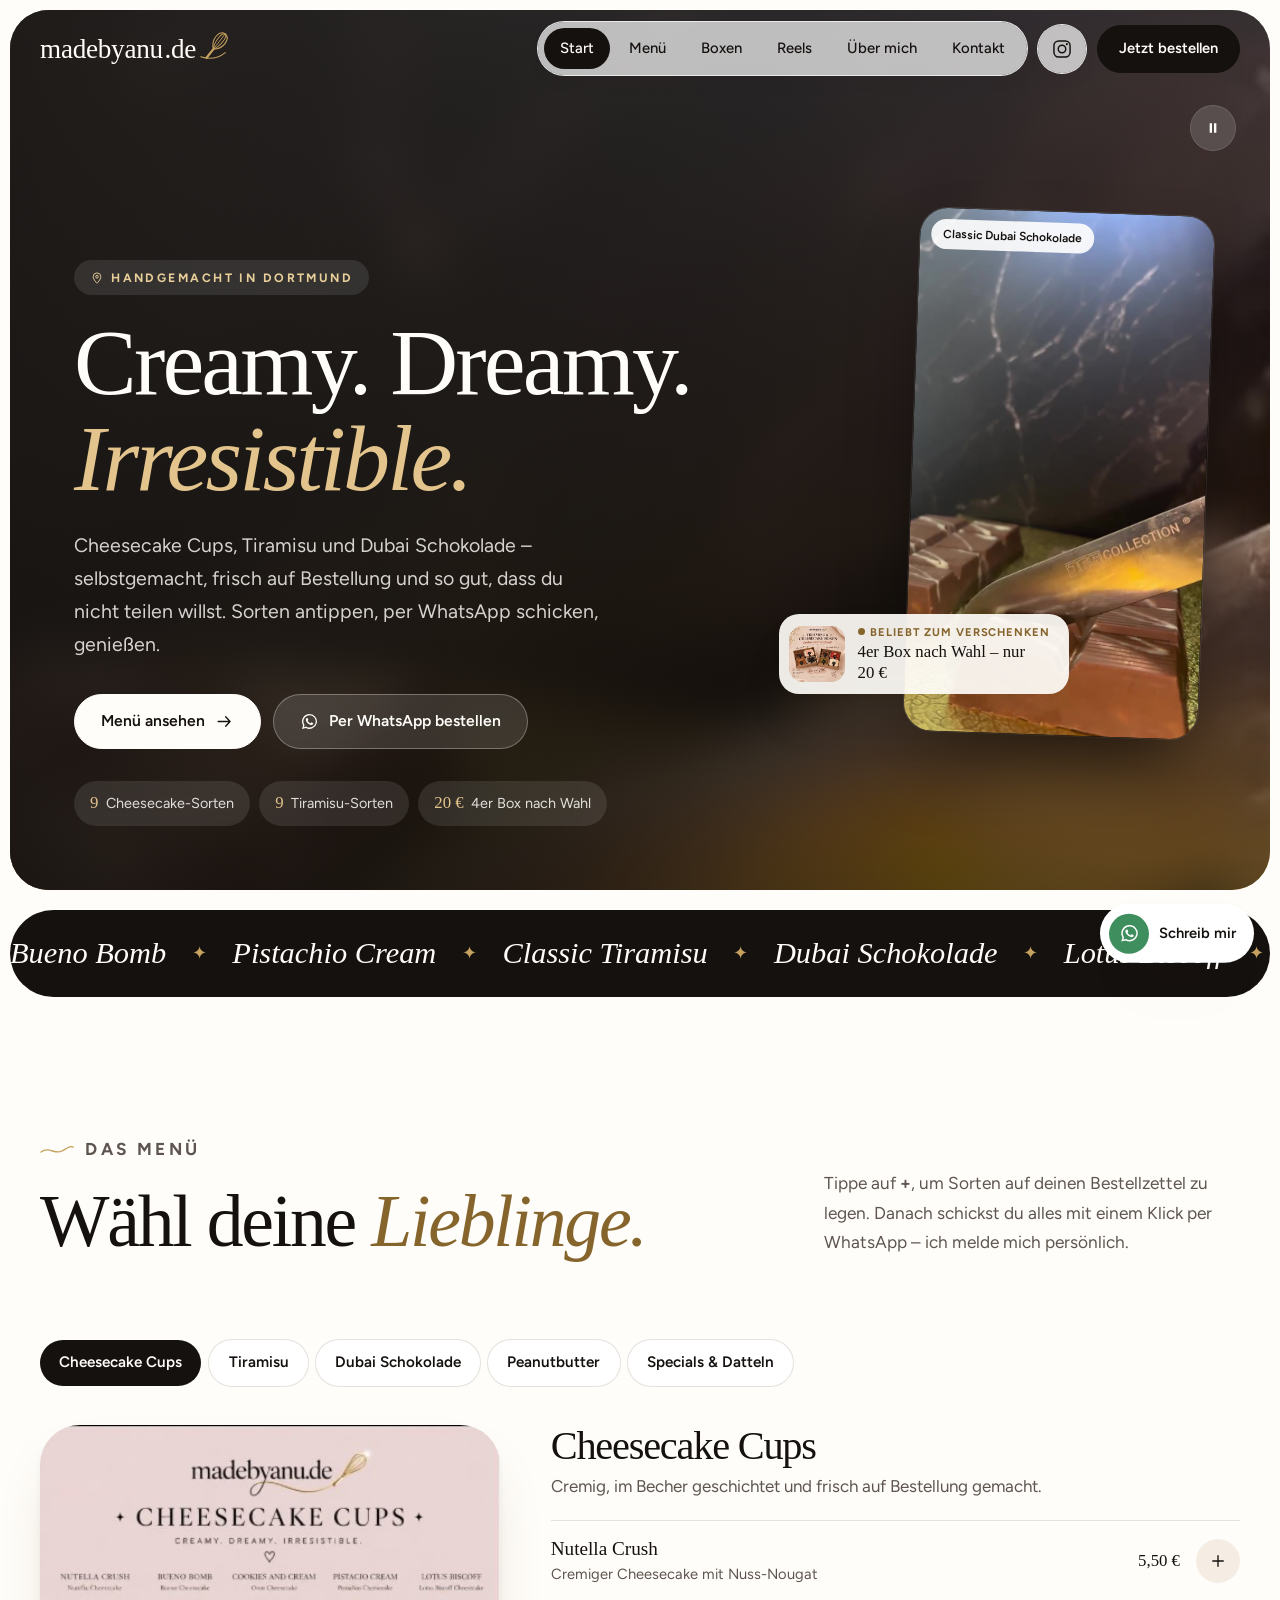
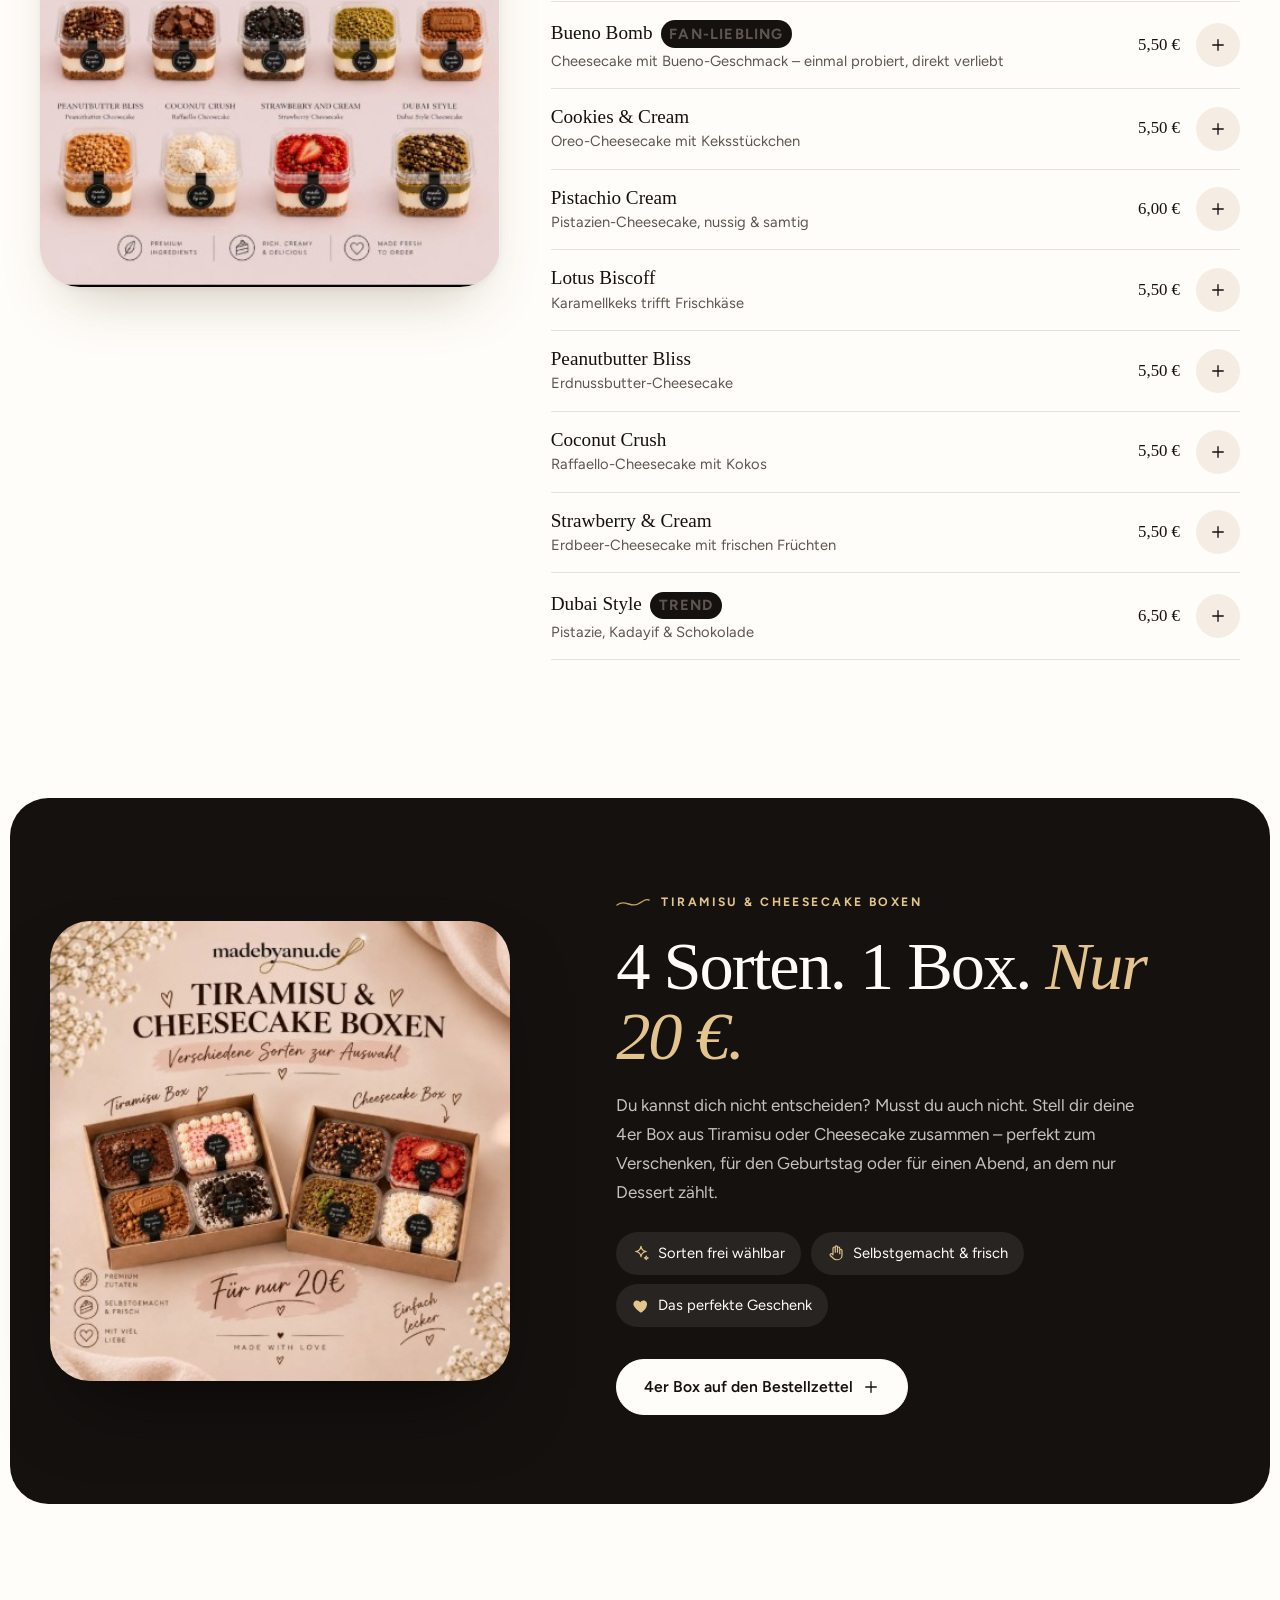
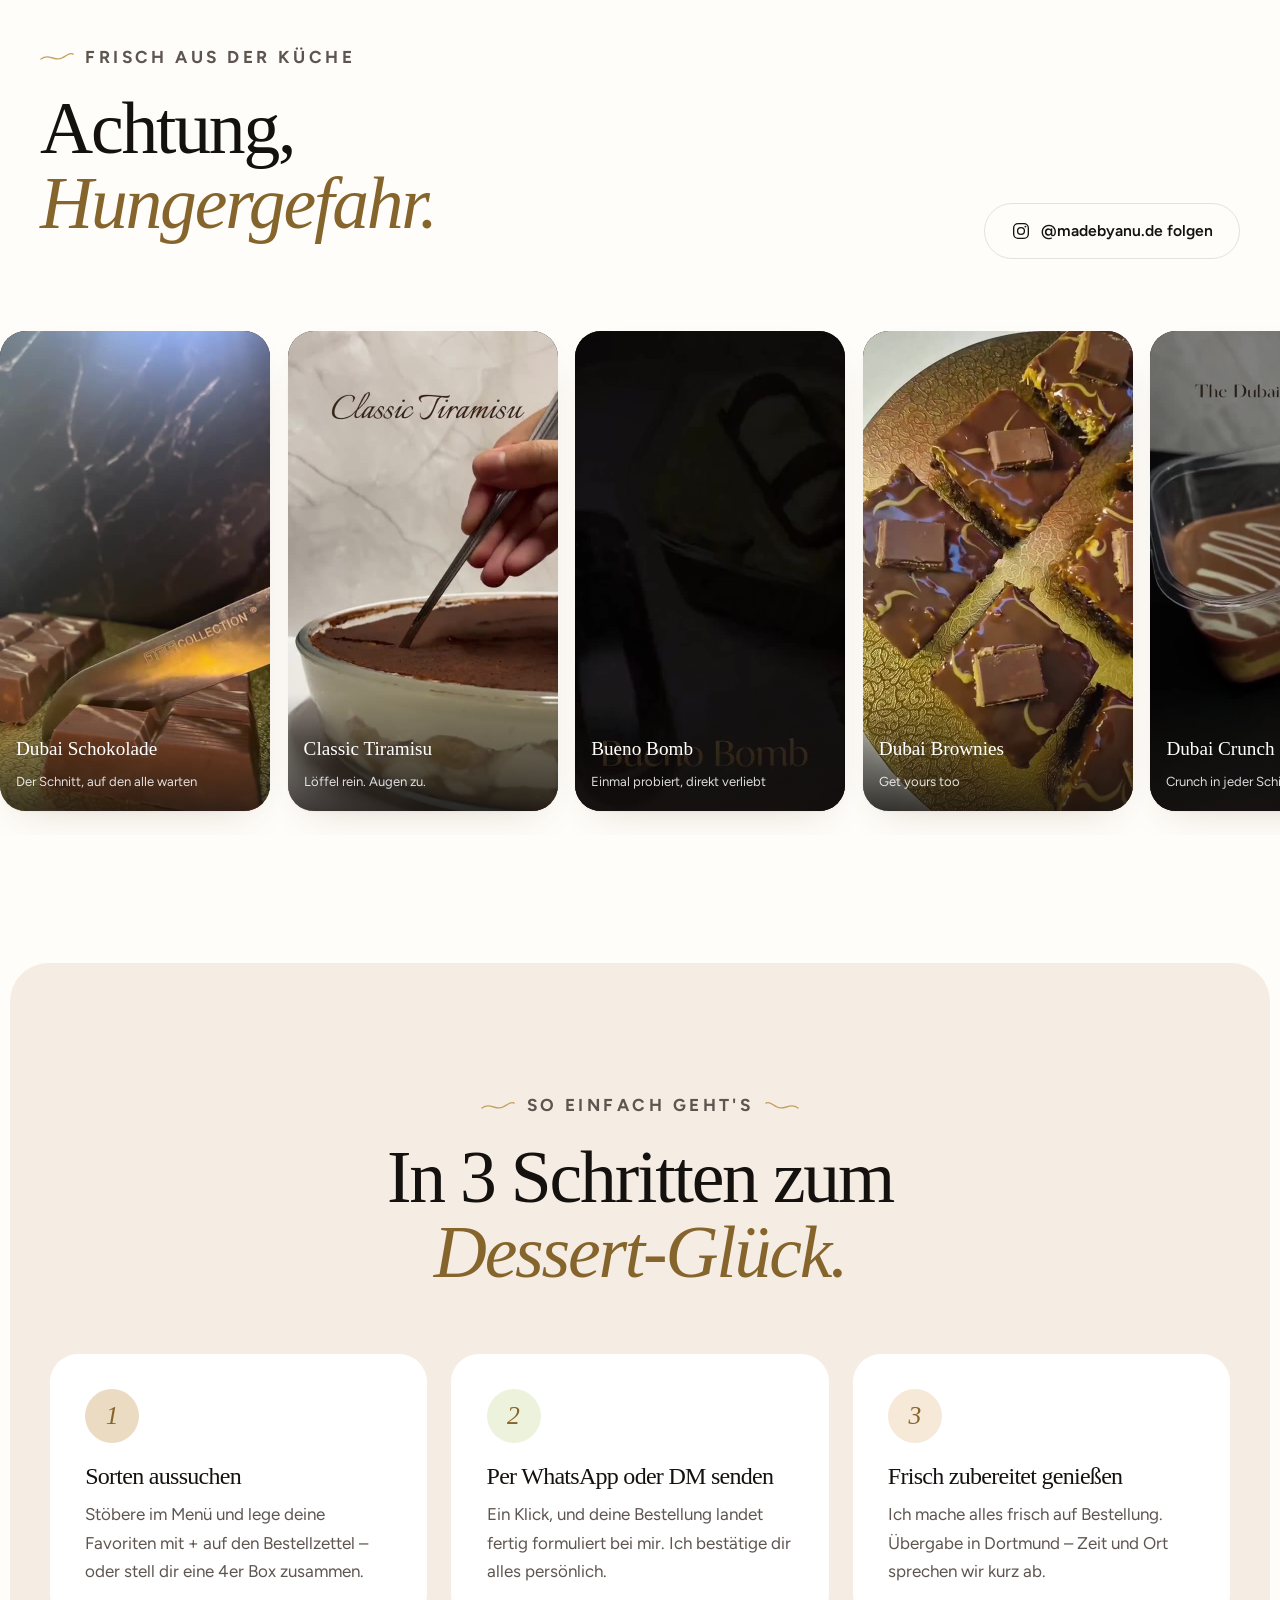
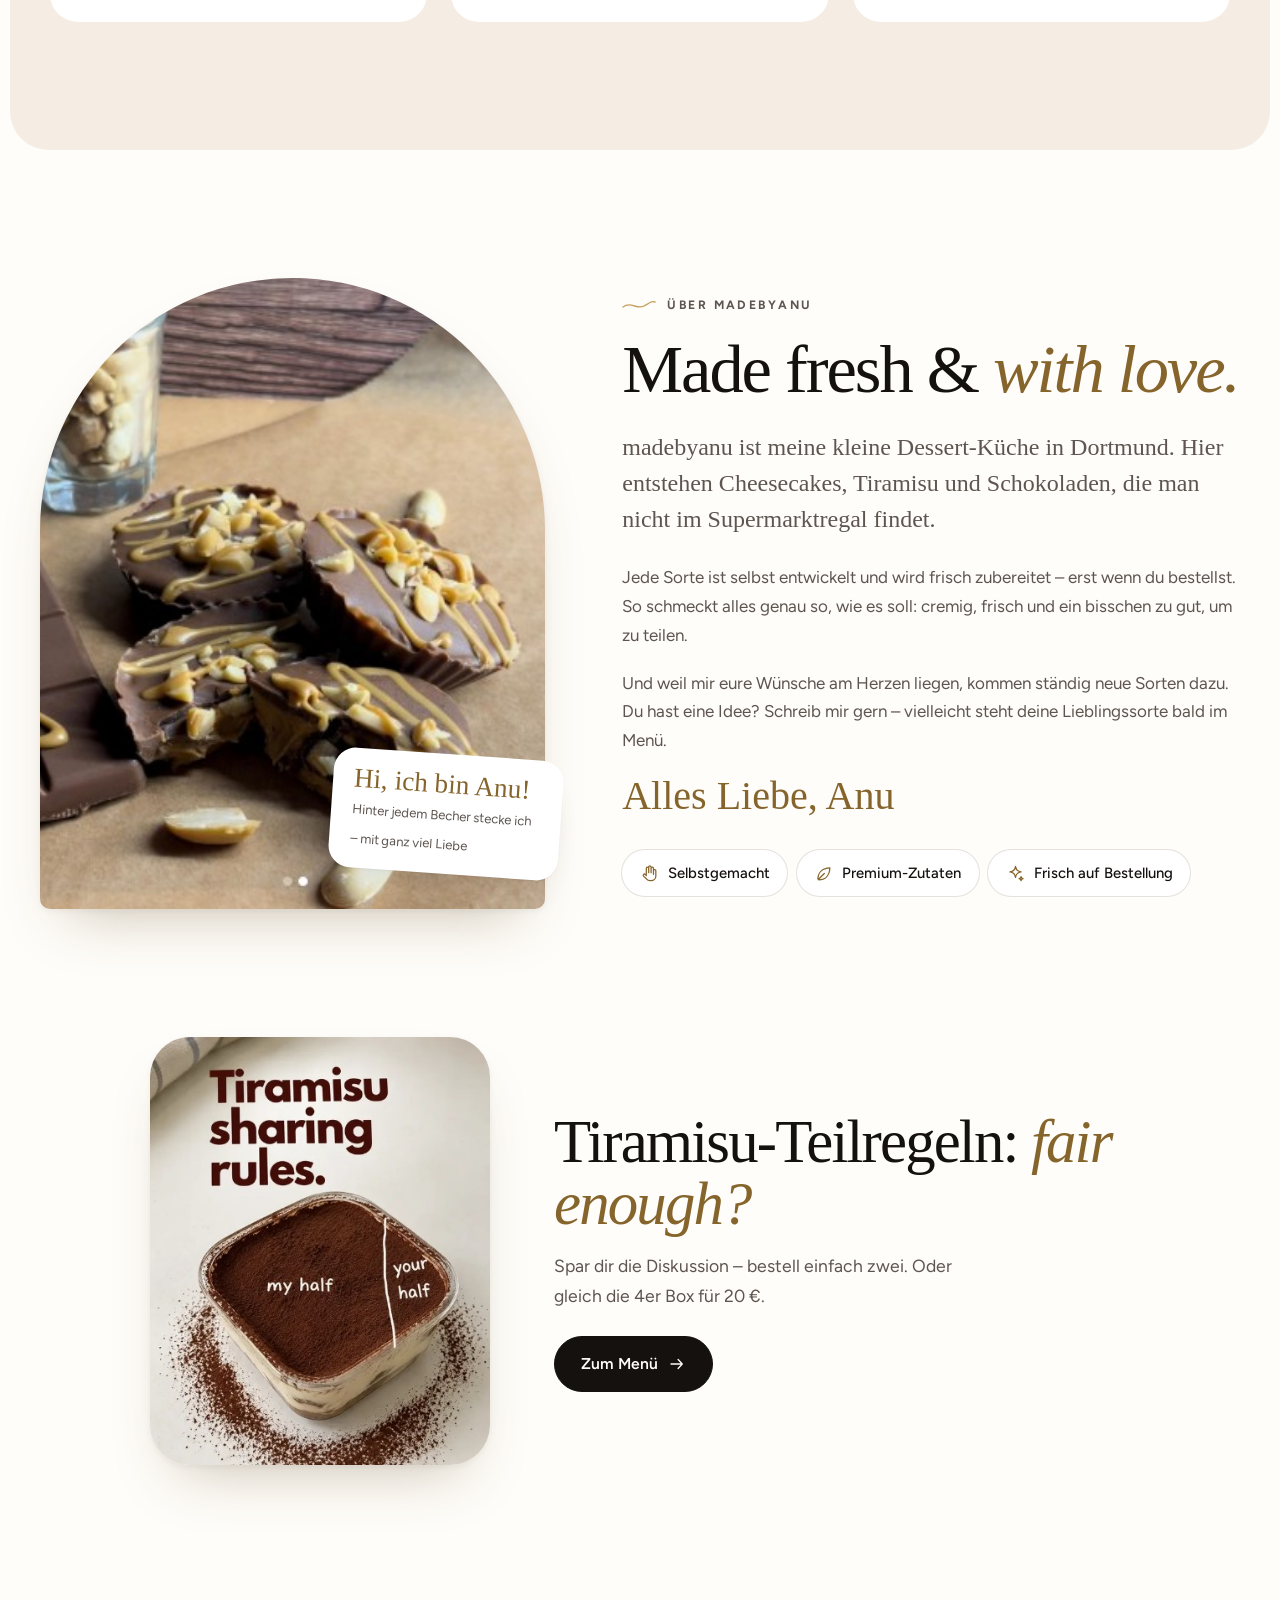
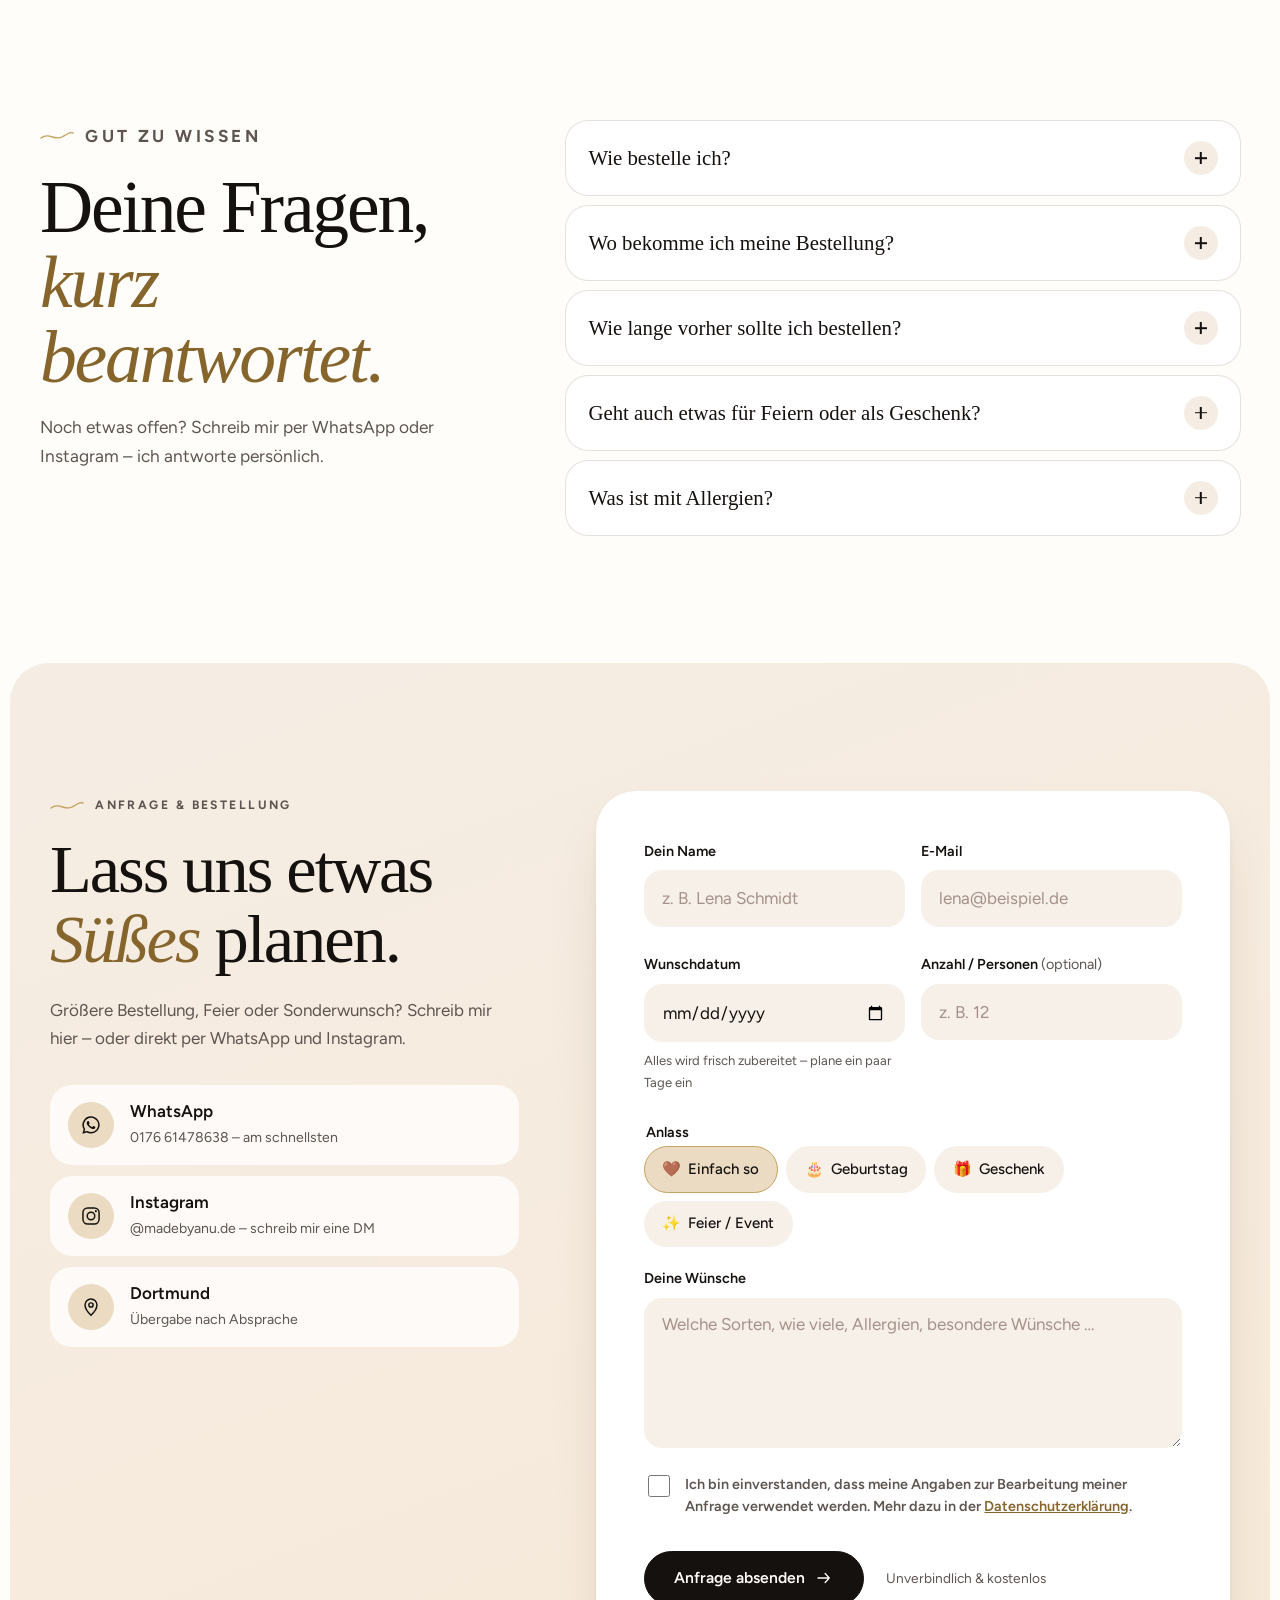
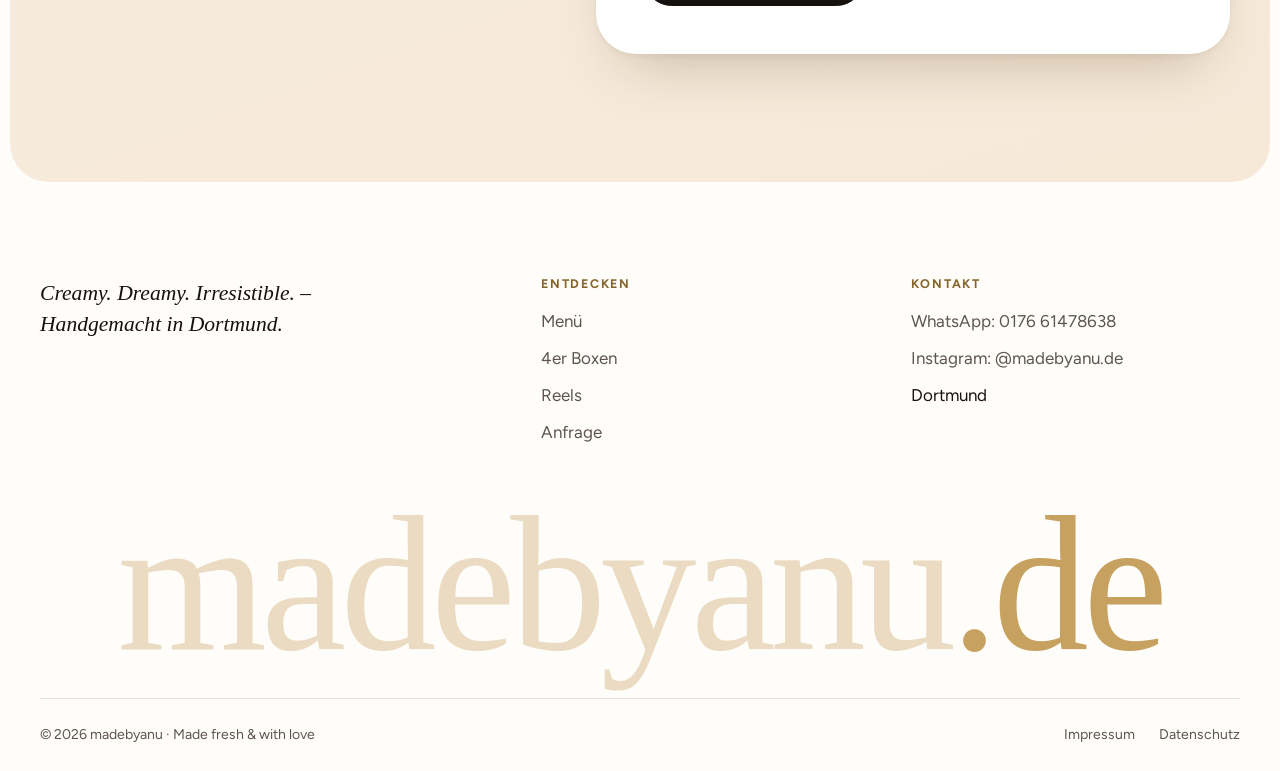
==== commit 1ea2c922: "Großes Hintergrundvideo im Hero zurück (Dubai Schokolade), mobiles Menü korrigiert Co-Authored-By: C" ====
--- a/index.html
+++ b/index.html
@@ -59,10 +59,13 @@
 
 <main id="main">
 
-  <!-- ============ Hero ============ -->
+  <!-- ============ Hero mit Hintergrundvideo ============ -->
   <section class="hero" id="start" aria-labelledby="hero-title">
-    <div class="wrap hero-grid">
-      <div class="hero-copy">
+    <div class="hero-frame">
+      <!-- Echtes Reel von @madebyanu.de: Dubai Schokolade -->
+      <video class="hero-bg hv" autoplay muted loop playsinline preload="auto" poster="assets/reels/dubai-schokolade-hd.jpg" aria-hidden="true"><source src="assets/reels/dubai-schokolade-hd.mp4" type="video/mp4"></video>
+
+      <div class="hero-content">
         <p class="pill reveal"><svg aria-hidden="true" style="width:14px;height:14px"><use href="#i-pin"/></svg> Handgemacht in Dortmund</p>
         <h1 id="hero-title" class="reveal" data-delay="1">Creamy. Dreamy. <em>Irresistible.</em></h1>
         <p class="hero-lead reveal" data-delay="2">
@@ -70,8 +73,8 @@
           dass du nicht teilen willst. Sorten antippen, per WhatsApp schicken, genießen.
         </p>
         <div class="hero-cta reveal" data-delay="3">
-          <a class="btn" href="#menue">Menü ansehen <svg aria-hidden="true"><use href="#i-arrow"/></svg></a>
-          <a class="btn btn--ghost" href="https://wa.me/4917661478638?text=Hallo%20Anu%2C%20ich%20m%C3%B6chte%20gern%20bestellen%20%F0%9F%A4%8E" target="_blank" rel="noopener"><svg aria-hidden="true"><use href="#i-whatsapp"/></svg> Per WhatsApp bestellen</a>
+          <a class="btn btn--light-on-dark" href="#menue">Menü ansehen <svg aria-hidden="true"><use href="#i-arrow"/></svg></a>
+          <a class="btn btn--glass" href="https://wa.me/4917661478638?text=Hallo%20Anu%2C%20ich%20m%C3%B6chte%20gern%20bestellen%20%F0%9F%A4%8E" target="_blank" rel="noopener"><svg aria-hidden="true"><use href="#i-whatsapp"/></svg> Per WhatsApp bestellen</a>
         </div>
         <ul class="hero-facts reveal" data-delay="3">
           <li><strong>9</strong> Cheesecake-Sorten</li>
@@ -80,12 +83,17 @@
         </ul>
       </div>
 
-      <div class="hero-reels reveal" data-delay="2" aria-hidden="true">
-        <!-- Echte Reels von @madebyanu.de -->
-        <div class="hero-reel r1"><video class="hv" autoplay muted loop playsinline preload="auto" poster="assets/reels/tiramisu.jpg"><source src="assets/reels/tiramisu.mp4" type="video/mp4"></video><span>Classic Tiramisu</span></div>
-        <div class="hero-reel r2"><video class="hv" autoplay muted loop playsinline preload="auto" poster="assets/reels/dubai-schokolade.jpg"><source src="assets/reels/dubai-schokolade.mp4" type="video/mp4"></video><span>Dubai Schokolade</span></div>
-        <div class="hero-reel r3"><video class="hv" autoplay muted loop playsinline preload="auto" poster="assets/reels/bueno-bomb.jpg"><source src="assets/reels/bueno-bomb.mp4" type="video/mp4"></video><span>Bueno Bomb</span></div>
-      </div>
+      <div class="hero-side reveal" data-delay="2">
+        <div class="hero-reel-card" aria-hidden="true">
+          <video class="hv" autoplay muted loop playsinline preload="auto" poster="assets/reels/dubai-schokolade-hd.jpg"><source src="assets/reels/dubai-schokolade-hd.mp4" type="video/mp4"></video>
+          <span class="tag">Classic Dubai Schokolade</span>
+        </div>
+        <a class="hero-card" href="#boxen">
+          <img src="assets/img/menu/boxen.jpg" alt="" width="58" height="58">
+          <span><small><span class="live" aria-hidden="true"></span>Beliebt zum Verschenken</small><strong>4er Box nach Wahl – nur 20&nbsp;€</strong></span>
+        </a>
+      </div>
+
       <button class="video-toggle" type="button" aria-pressed="false" aria-label="Videos pausieren">
         <svg class="i-pause" aria-hidden="true"><use href="#i-pause"/></svg><svg class="i-play" aria-hidden="true"><use href="#i-play"/></svg>
       </button>
--- a/assets/css/styles.css
+++ b/assets/css/styles.css
@@ -158,30 +158,56 @@
 .nav-toggle[aria-expanded="true"] span::before { transform: translateY(6px) rotate(45deg); }
 .nav-toggle[aria-expanded="true"] span::after { transform: translateY(-6px) rotate(-45deg); }
 
-/* ---------- Hero: Text + echte Reels ---------- */
-.hero { position: relative; padding: clamp(7rem, 12vw, 9rem) 0 clamp(3rem, 6vw, 5rem);
-  background: radial-gradient(60% 60% at 85% 30%, var(--lotus-soft), transparent 70%), radial-gradient(40% 50% at 0% 100%, var(--blush), transparent 70%); }
-.hero-grid { display: grid; grid-template-columns: 1fr 1.05fr; align-items: center; gap: clamp(2rem, 5vw, 4.5rem); position: relative; }
-.hero h1 { font-size: clamp(2.9rem, 1.4rem + 5.4vw, 6.6rem); margin-bottom: 1.4rem; }
-.hero h1 em { display: block; }
-.hero-lead { font-size: clamp(1.05rem, 1rem + .35vw, 1.22rem); color: var(--ink-soft); max-width: 32rem; margin-bottom: 2rem; }
-.hero-cta { display: flex; flex-wrap: wrap; gap: .7rem; margin-bottom: 2.2rem; }
+/* ---------- Hero: großes Hintergrundvideo ---------- */
+.hero { padding: 10px; }
+.hero-frame {
+  --gold-light: #e2c48c;
+  position: relative; overflow: hidden; isolation: isolate;
+  min-height: max(640px, calc(100svh - 20px)); max-height: 1000px;
+  border-radius: clamp(24px, 3vw, 44px); background: #1b1512 url("../reels/dubai-schokolade-hd.jpg") center / cover;
+  display: grid; grid-template-columns: minmax(0, 1fr) auto; align-items: end; gap: 2rem;
+  padding: 7rem clamp(1.5rem, 5vw, 4.5rem) clamp(2rem, 5vw, 4rem);
+  color: var(--milk);
+}
+.hero-bg { position: absolute; inset: -40px; width: calc(100% + 80px); height: calc(100% + 80px); object-fit: cover; z-index: -2; filter: blur(26px) saturate(1.15); }
+.hero-frame::before { content: ""; position: absolute; inset: 0; z-index: -1; pointer-events: none;
+  background: linear-gradient(90deg, rgba(21,17,15,.86) 0%, rgba(21,17,15,.6) 45%, rgba(21,17,15,.25) 100%), linear-gradient(to top, rgba(21,17,15,.55), transparent 40%); }
+.hero-content { max-width: 760px; }
+.hero h1 { font-size: clamp(3rem, 1.4rem + 5.6vw, 7rem); margin-bottom: 1.4rem; color: var(--milk); }
+.hero h1 em { display: block; color: var(--gold-light); }
+.hero .pill { gap: .45rem; color: #e9cf9a; background: rgba(255,255,255,.1); padding: .45rem 1rem; border-radius: 999px; -webkit-backdrop-filter: blur(8px); backdrop-filter: blur(8px); }
+.hero .pill::before { display: none; }
+.hero-lead { font-size: clamp(1.05rem, 1rem + .35vw, 1.22rem); color: rgba(255,253,249,.82); max-width: 33rem; margin-bottom: 2rem; }
+.hero-cta { display: flex; flex-wrap: wrap; gap: .7rem; margin-bottom: 2rem; }
 .hero-cta .btn svg { width: 19px; height: 19px; }
+.btn--glass { --bg: rgba(255,255,255,.12); --fg: var(--milk); border-color: rgba(255,255,255,.3); -webkit-backdrop-filter: blur(10px); backdrop-filter: blur(10px); }
+.btn--glass:hover { --bg: rgba(255,255,255,.22); }
 .hero-facts { display: flex; flex-wrap: wrap; gap: .6rem; list-style: none; margin: 0; padding: 0; }
-.hero-facts li { padding: .55rem 1rem; border-radius: 999px; background: var(--white); box-shadow: 0 0 0 1px var(--line); font-size: .9rem; color: var(--ink-soft); }
-.hero-facts strong { color: var(--ink); font-family: var(--serif); font-weight: 500; font-size: 1.05rem; margin-right: .2rem; }
-.hero-reels { display: grid; grid-template-columns: repeat(3, 1fr); gap: clamp(.6rem, 1.2vw, 1rem); align-items: center; }
-.hero-reel { position: relative; aspect-ratio: 9 / 16; border-radius: clamp(18px, 2vw, 28px); overflow: hidden; background: var(--ink); box-shadow: var(--shadow-lift); }
-.hero-reel.r1 { transform: translateY(8%) rotate(-2deg); }
-.hero-reel.r2 { transform: scale(1.08); z-index: 1; box-shadow: 0 40px 80px -30px rgba(21,17,15,.55); }
-.hero-reel.r3 { transform: translateY(-6%) rotate(2deg); }
-.hero-reel video { width: 100%; height: 100%; object-fit: cover; }
-.hero-reel span { position: absolute; left: .6rem; bottom: .6rem; padding: .3rem .7rem; border-radius: 999px; background: rgba(255,255,255,.88); font-size: .74rem; font-weight: 600; }
-.video-toggle { position: absolute; right: 0; bottom: -2.6rem; width: 42px; height: 42px; border-radius: 50%; border: 0; cursor: pointer; display: grid; place-items: center; background: var(--white); box-shadow: 0 0 0 1px var(--line); }
+.hero-facts li { padding: .5rem 1rem; border-radius: 999px; background: rgba(255,255,255,.1); font-size: .9rem; color: rgba(255,253,249,.85); -webkit-backdrop-filter: blur(8px); backdrop-filter: blur(8px); }
+.hero-facts strong { color: var(--gold-light); font-family: var(--serif); font-weight: 500; font-size: 1.05rem; margin-right: .2rem; }
+.hero-side { position: relative; align-self: center; }
+.hero-reel-card { position: relative; width: clamp(230px, 23vw, 330px); aspect-ratio: 9 / 16; border-radius: 28px; overflow: hidden; background: #000;
+  box-shadow: 0 40px 80px -25px rgba(0,0,0,.7), 0 0 0 1px rgba(255,255,255,.12); transform: rotate(2deg); }
+.hero-reel-card video { width: 100%; height: 100%; object-fit: cover; }
+.hero-reel-card .tag { position: absolute; left: .7rem; top: .7rem; padding: .3rem .75rem; border-radius: 999px; background: rgba(255,255,255,.9); color: var(--ink); font-size: .74rem; font-weight: 600; }
+.hero-card { position: absolute; left: -45%; bottom: 8%; display: flex; align-items: center; gap: .8rem; padding: .6rem 1.1rem .6rem .6rem; max-width: 290px;
+  background: rgba(255,253,249,.92); color: var(--ink); text-decoration: none; border-radius: 20px; box-shadow: var(--shadow-lift); transition: transform .4s var(--ease); }
+.hero-card:hover { transform: translateY(-3px); }
+.hero-card img { width: 56px; height: 56px; border-radius: 14px; object-fit: cover; flex: none; }
+.hero-card small { display: block; font-size: .7rem; font-weight: 700; letter-spacing: .08em; text-transform: uppercase; color: var(--berry); }
+.hero-card strong { display: block; font-family: var(--serif); font-weight: 500; font-size: 1.05rem; line-height: 1.25; }
+.hero-card .live { width: 7px; height: 7px; border-radius: 50%; background: var(--berry); display: inline-block; margin-right: .35rem; animation: blink 1.6s infinite; vertical-align: 1px; }
+@keyframes blink { 50% { opacity: .25; } }
+.video-toggle { position: absolute; top: 6rem; right: clamp(1rem, 3vw, 2.2rem); width: 44px; height: 44px; border-radius: 50%; border: 0; cursor: pointer; display: grid; place-items: center;
+  background: rgba(255,255,255,.15); color: var(--milk); -webkit-backdrop-filter: blur(10px); backdrop-filter: blur(10px); box-shadow: 0 0 0 1px rgba(255,255,255,.25); }
 .video-toggle svg { width: 16px; height: 16px; }
 .video-toggle .i-play { display: none; }
 .video-toggle[aria-pressed="true"] .i-play { display: block; }
 .video-toggle[aria-pressed="true"] .i-pause { display: none; }
+/* Logo hell, solange der Header über dem dunklen Video liegt */
+.site-header:not(.is-scrolled) .logo { color: var(--milk); }
+.site-header:not(.is-scrolled) .logo .tld { color: var(--milk); }
+body.menu-open .site-header .logo, body.menu-open .site-header .logo .tld { color: var(--ink); }
 
 /* ---------- Laufband ---------- */
 .ticker { background: var(--ink); color: var(--milk); overflow: hidden; padding: 1.1rem 0; white-space: nowrap; margin: 10px; border-radius: 999px; }
@@ -520,9 +546,11 @@
   .about-visual { max-width: 440px; margin-inline: auto; width: 100%; }
   .footer-top { grid-template-columns: 1fr 1fr; }
   .footer-top > div:first-child { grid-column: 1 / -1; }
-  .hero-grid { grid-template-columns: 1fr; }
-  .hero-reels { max-width: 560px; margin: 1rem auto 0; width: 100%; }
-  .video-toggle { bottom: -3rem; }
+  .hero-frame { grid-template-columns: 1fr; padding-top: 6rem; }
+  .hero-side { display: none; }
+  /* Hochkant-Bildschirm: Reel füllt das Bild scharf, ohne Weichzeichner */
+  .hero-bg { inset: 0; width: 100%; height: 100%; filter: none; }
+  .hero-frame::before { background: linear-gradient(to top, rgba(21,17,15,.92) 0%, rgba(21,17,15,.7) 45%, rgba(21,17,15,.15) 80%), linear-gradient(to bottom, rgba(21,17,15,.5), transparent 25%); }
 }
 @media (max-width: 960px) {
   .menu-panel, .box-grid { grid-template-columns: 1fr; }
@@ -530,7 +558,8 @@
   .box-visual { max-width: 380px; }
 }
 @media (max-width: 640px) {
-  .hero-reel span { font-size: .62rem; padding: .25rem .5rem; }
+  .video-toggle { top: auto; bottom: 1rem; right: 1rem; }
+  .hero-content { padding-bottom: 2.5rem; }
   .menu-tabs { flex-wrap: nowrap; overflow-x: auto; margin-inline: calc(var(--gutter) * -1); padding: 0 var(--gutter) .3rem; scrollbar-width: none; }
   .menu-tabs::-webkit-scrollbar { display: none; }
   .tab { flex: none; }
@@ -571,3 +600,9 @@
 /* Bestellzettel: Feinschliff */
 .order-summary span { white-space: nowrap; }
 body.has-order { padding-bottom: 150px; }
+
+/* Mobiles Menü: genug Platz für alle Punkte */
+@media (max-width: 960px) {
+  .nav-menu { justify-content: flex-start; padding-top: 6.5rem; overflow-y: auto; gap: 1.5rem; }
+  .nav-list a { font-size: clamp(1.8rem, 7vw, 2.4rem); }
+}
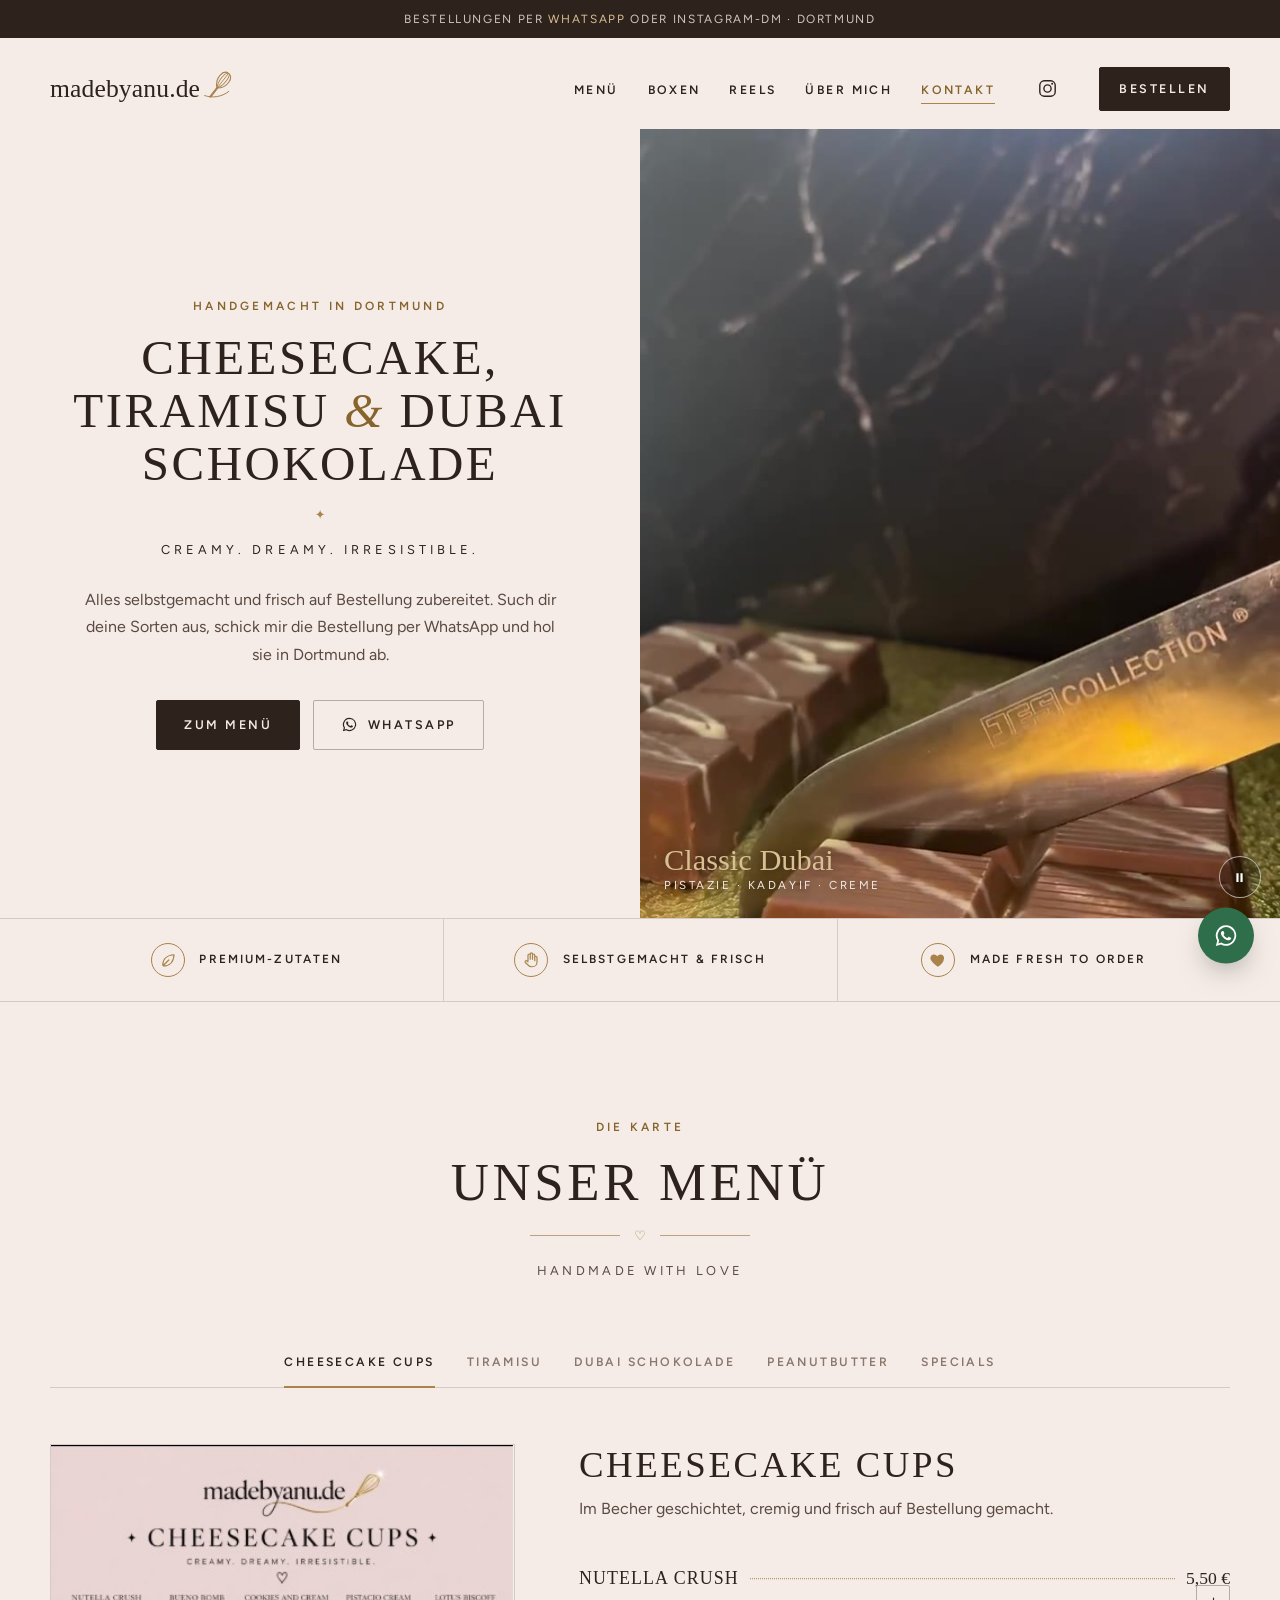
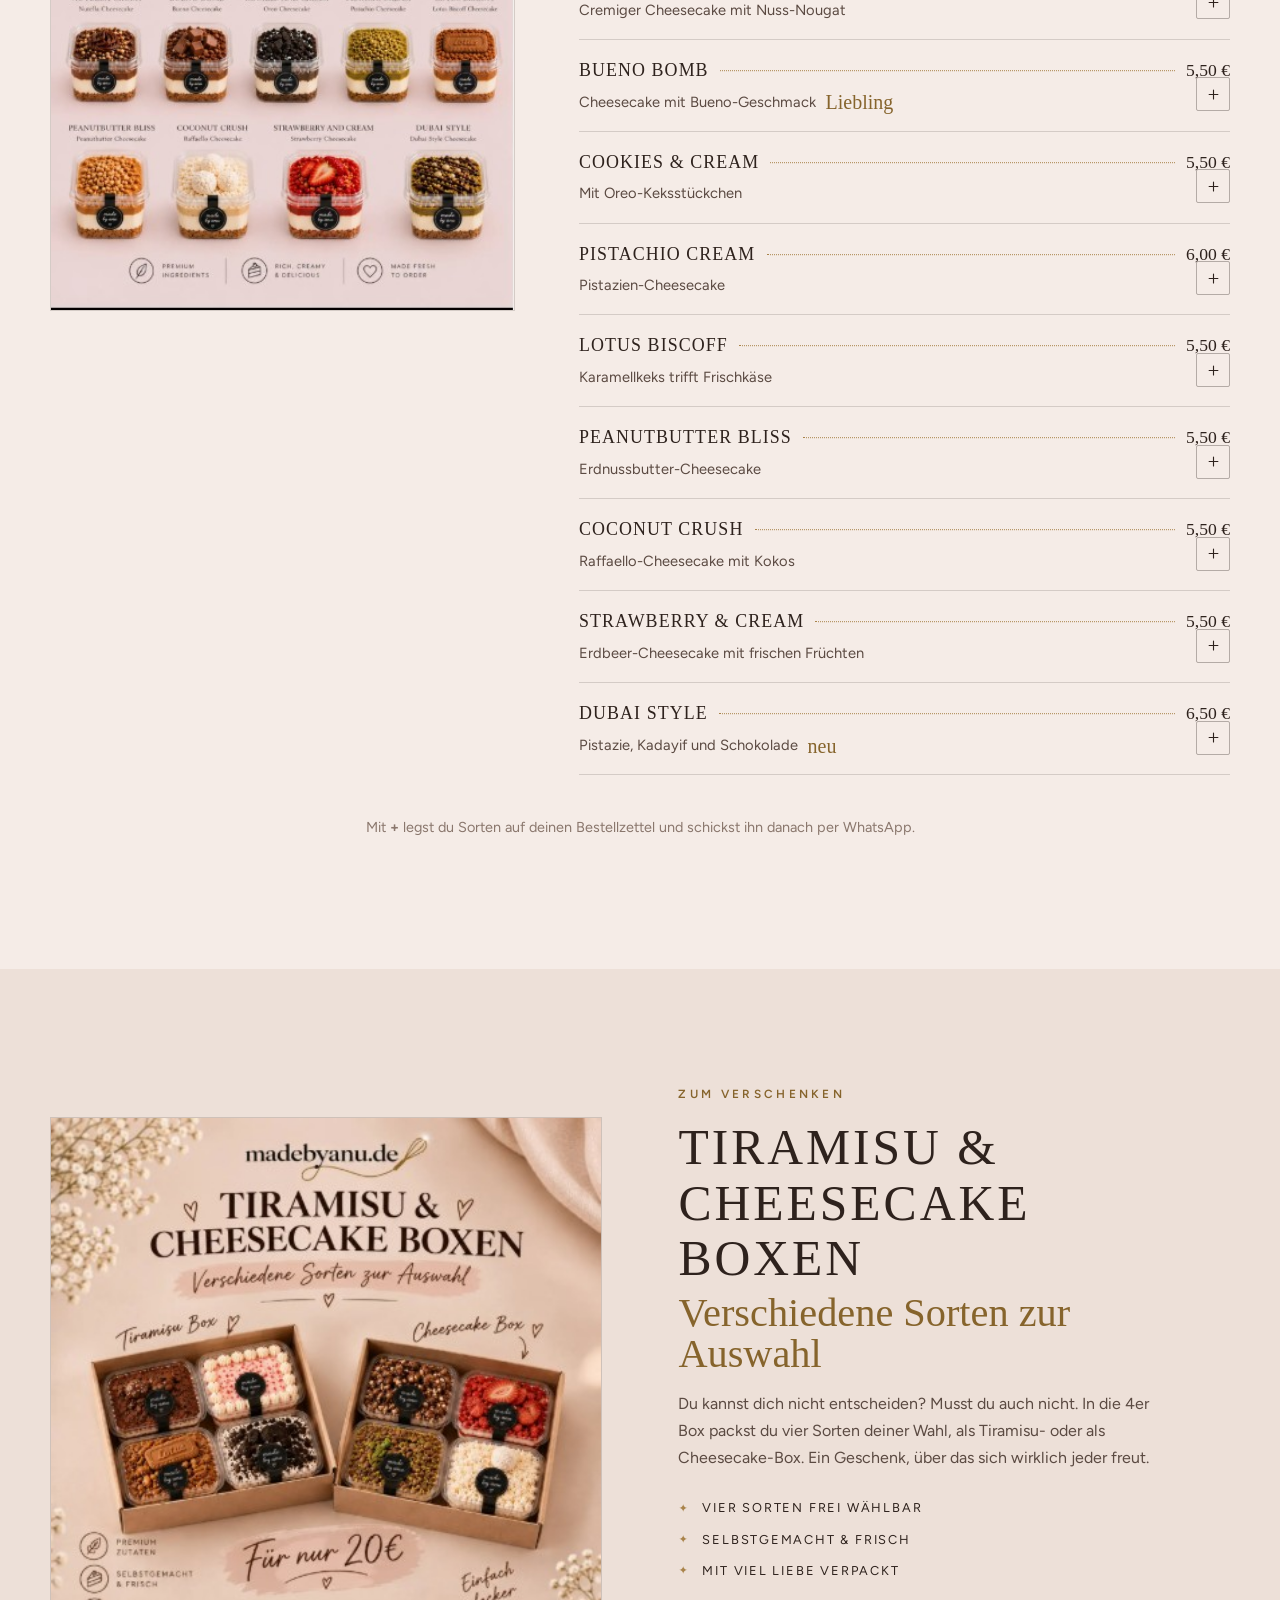
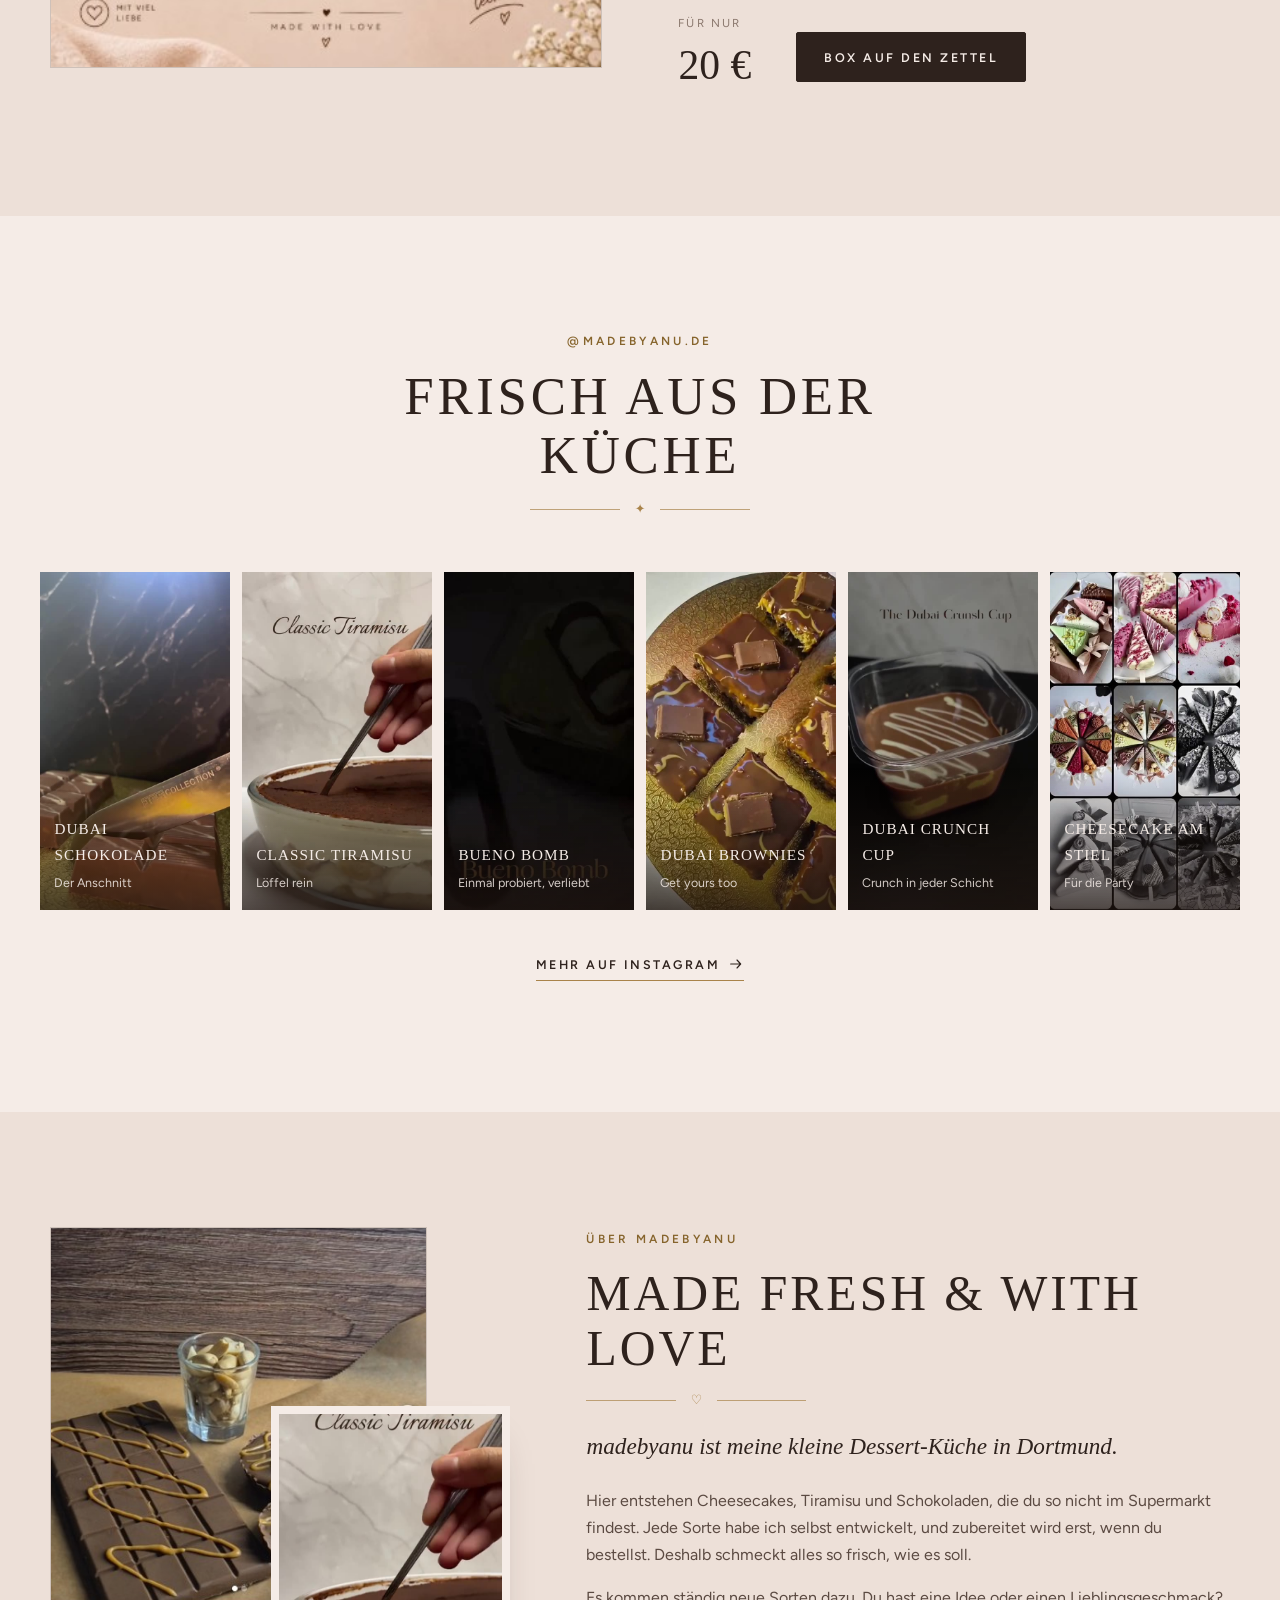
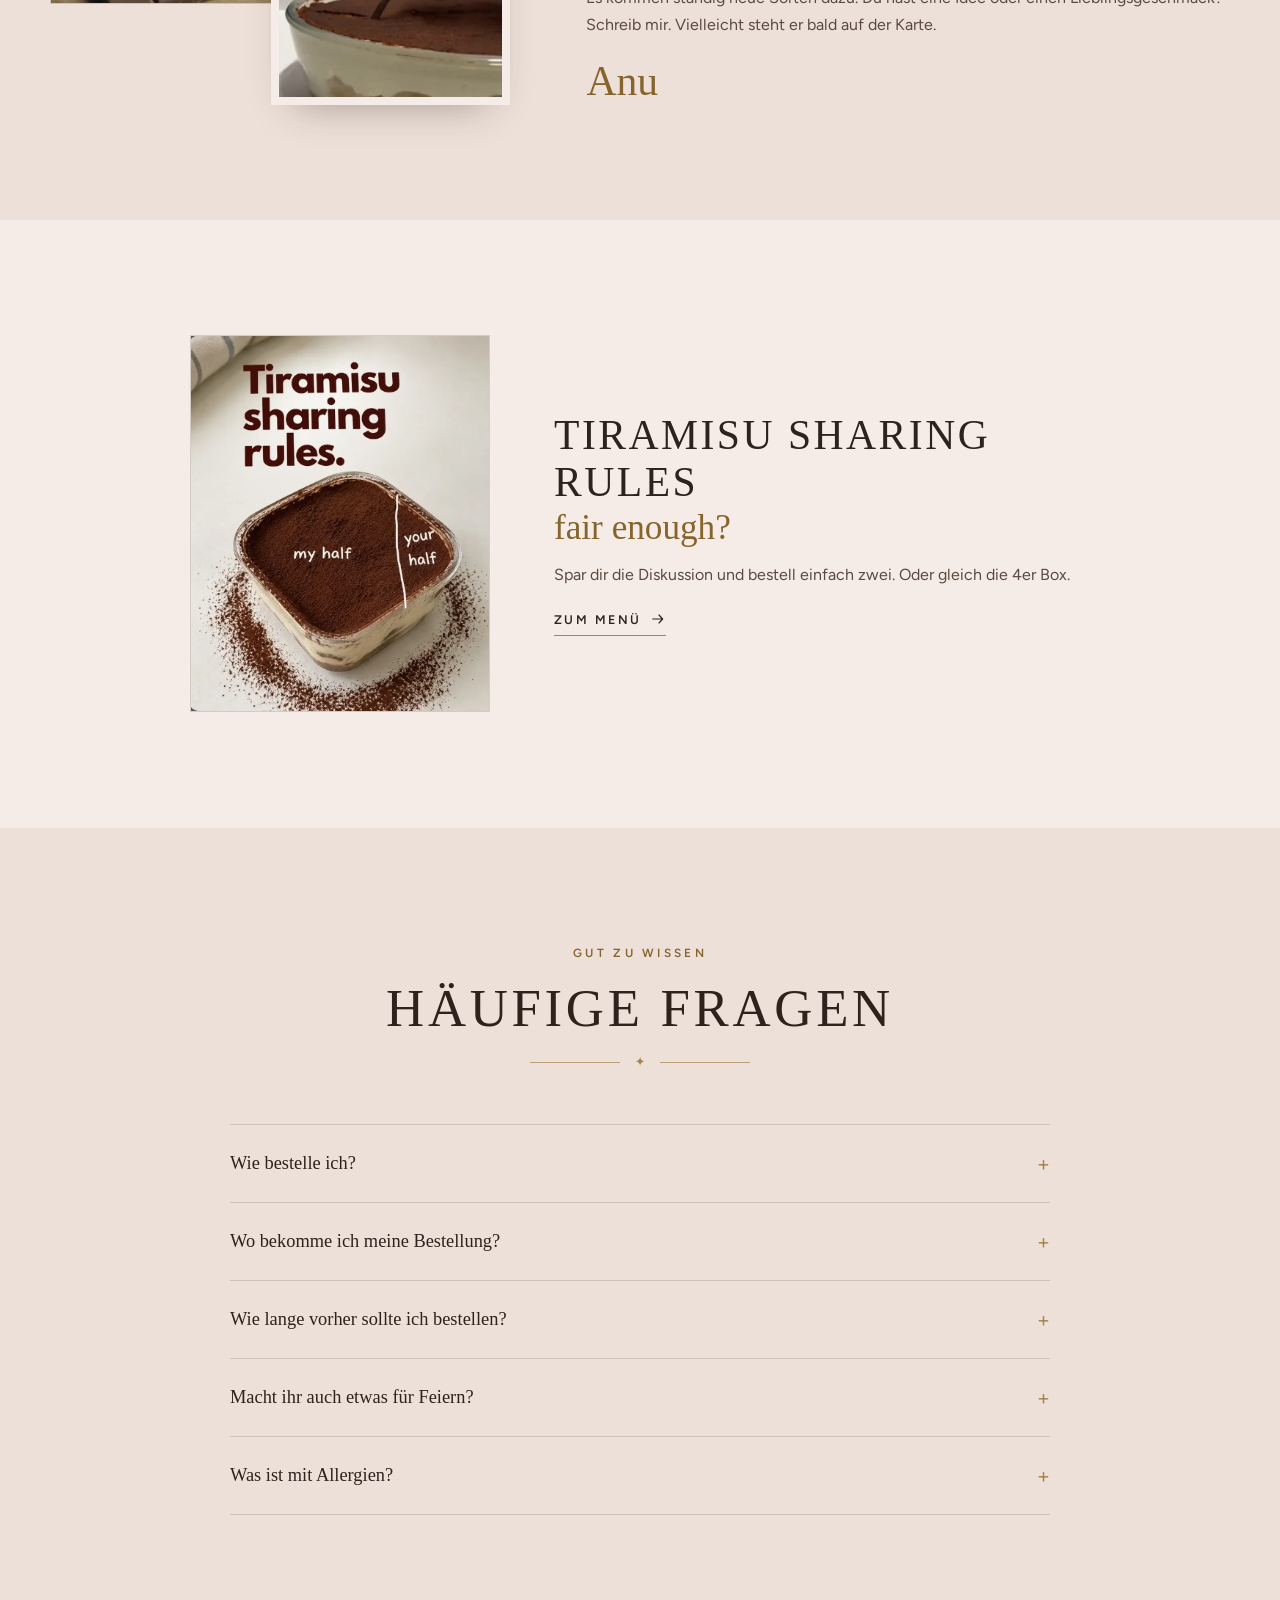
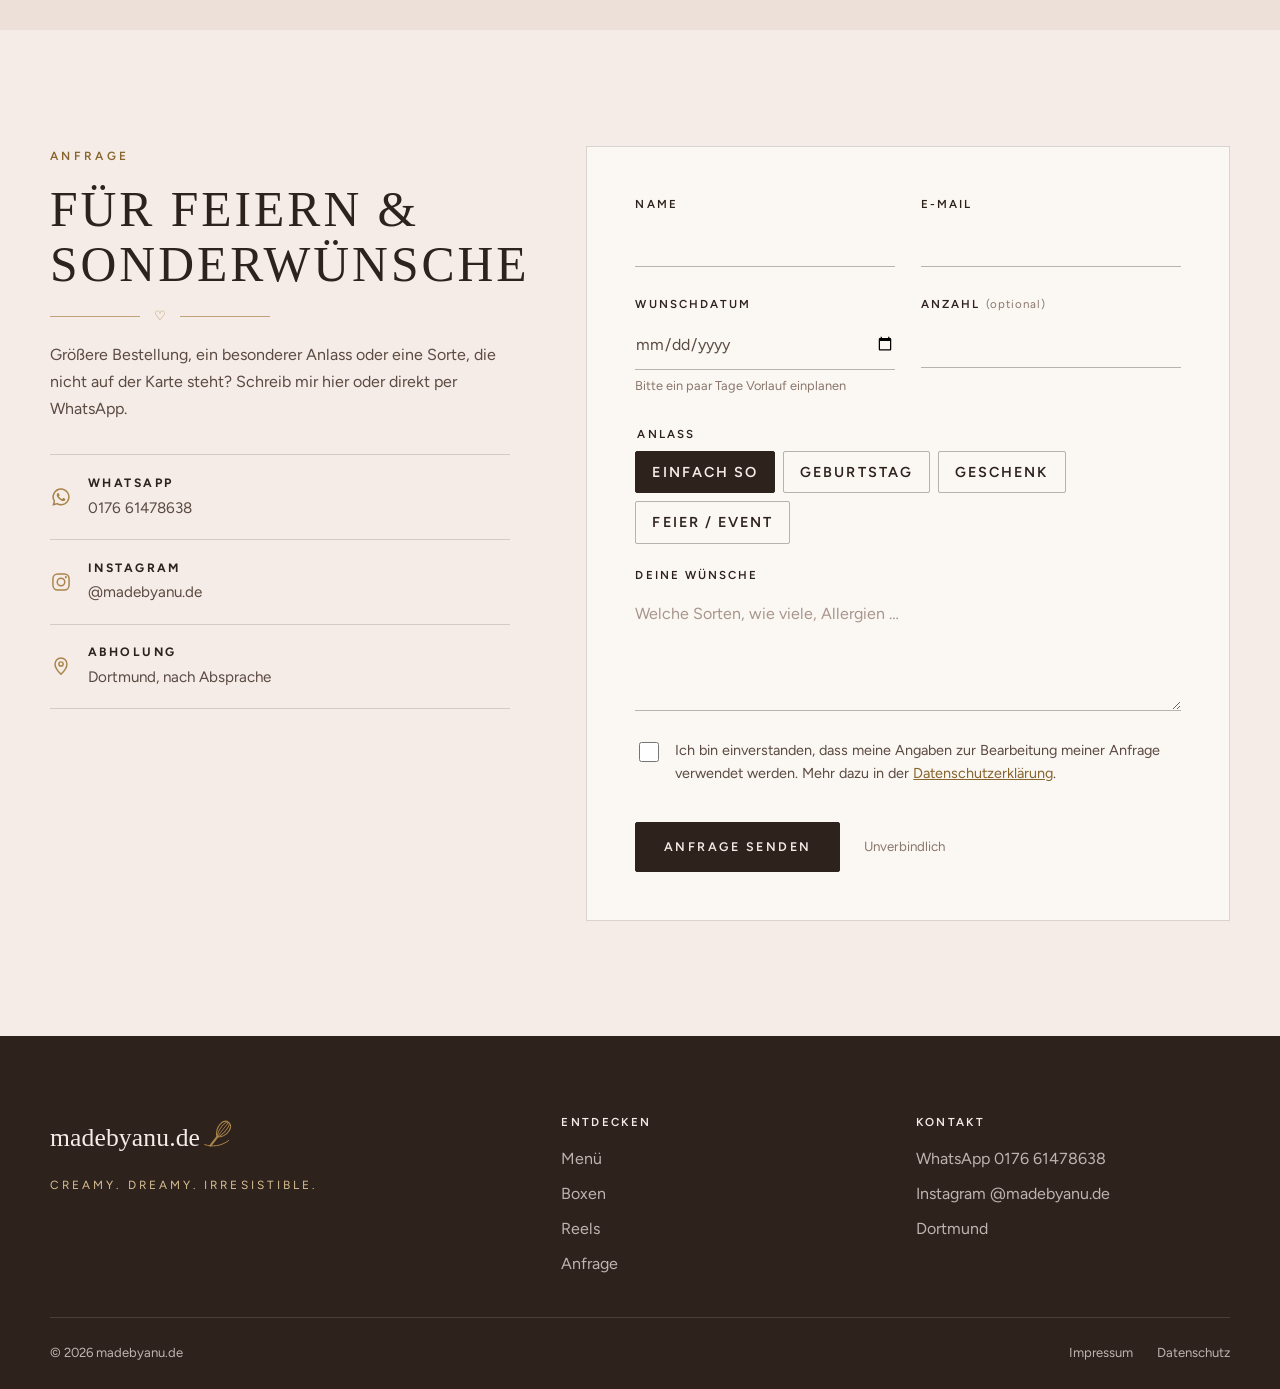
==== commit 290293ca: "Neues Design im Stil der eigenen Flyer: Nude-Rosé, Didone-Versalien, Goldlinien, Speisekarte Co-Auth" ====
--- a/index.html
+++ b/index.html
@@ -5,13 +5,13 @@
   <meta name="viewport" content="width=device-width, initial-scale=1, viewport-fit=cover">
   <title>madebyanu.de – Cheesecake Cups, Tiramisu &amp; Dubai Schokolade aus Dortmund</title>
   <meta name="description" content="Cheesecake Cups, Tiramisu, Dubai Schokolade & Peanutbutter Cups – handgemacht in Dortmund, frisch auf Bestellung. Jetzt per WhatsApp oder Instagram-DM bestellen.">
-  <meta name="theme-color" content="#fff9f5">
+  <meta name="theme-color" content="#f5ece7">
   <meta property="og:title" content="madebyanu.de – Creamy. Dreamy. Irresistible.">
   <meta property="og:description" content="Handgemachte Torten, Cupcakes & süße Geschenkideen – mit Liebe zum Detail gebacken.">
   <meta property="og:type" content="website">
   <meta property="og:image" content="assets/img/menu/cheesecake-cups.jpg">
   <link rel="icon" href="assets/img/favicon.svg" type="image/svg+xml">
-  <link rel="preload" href="assets/fonts/fraunces-latin-full-normal.woff2" as="font" type="font/woff2" crossorigin>
+  <link rel="preload" href="assets/fonts/bodoni-moda.woff2" as="font" type="font/woff2" crossorigin>
   <link rel="preload" href="assets/fonts/figtree-latin-wght-normal.woff2" as="font" type="font/woff2" crossorigin>
   <link rel="stylesheet" href="assets/css/styles.css">
   <script>document.documentElement.classList.remove('no-js');</script>
@@ -33,131 +33,188 @@
   <symbol id="i-plus" viewBox="0 0 24 24"><path fill="none" stroke="currentColor" stroke-width="1.8" stroke-linecap="round" d="M12 5v14M5 12h14"/></symbol>
   <symbol id="i-pin" viewBox="0 0 24 24"><g fill="none" stroke="currentColor" stroke-width="1.6"><path d="M12 21s-6.5-6.2-6.5-11.2a6.5 6.5 0 0 1 13 0C18.5 14.8 12 21 12 21z"/><circle cx="12" cy="9.8" r="2.3"/></g></symbol>
   <symbol id="i-bag" viewBox="0 0 24 24"><g fill="none" stroke="currentColor" stroke-width="1.6" stroke-linejoin="round"><path d="M5 8h14l-1 12H6z"/><path d="M9 8V6.5a3 3 0 0 1 6 0V8" stroke-linecap="round"/></g></symbol>
+  <symbol id="i-cup" viewBox="0 0 24 24"><g fill="none" stroke="currentColor" stroke-width="1.3" stroke-linejoin="round"><path d="M5 9h14l-1.5 11h-11z"/><path d="M5 9c0-2 1.5-3 3-3 .5-2 2-3 4-3s3.5 1 4 3c1.5 0 3 1 3 3"/><path d="M6.5 14h11" stroke-dasharray="1.5 1.5"/></g></symbol>
+  <symbol id="i-fresh" viewBox="0 0 24 24"><g fill="none" stroke="currentColor" stroke-width="1.3" stroke-linecap="round"><circle cx="12" cy="12" r="8"/><path d="M12 7.5V12l3 2"/></g></symbol>
 </svg>
 
 <a class="skip-link" href="#main">Zum Inhalt springen</a>
 
-<!-- ============ Header ============ -->
+<p class="topbar">Bestellungen per <a href="https://wa.me/4917661478638?text=Hallo%20Anu%2C%20ich%20m%C3%B6chte%20gern%20bestellen." target="_blank" rel="noopener">WhatsApp</a><span class="hide-sm"> oder Instagram-DM</span> · Dortmund</p>
+
 <header class="site-header">
   <div class="wrap nav">
-    <a class="logo" href="#start" aria-label="madebyanu.de – zur Startseite">madebyanu<span class="tld">.de</span><svg class="whisk" aria-hidden="true"><use href="#i-whisk"/></svg></a>
+    <a class="logo" href="#start" aria-label="madebyanu.de, zur Startseite">madebyanu<span class="tld">.de</span><svg class="whisk" aria-hidden="true"><use href="#i-whisk"/></svg></a>
     <button class="nav-toggle" type="button" aria-expanded="false" aria-controls="nav-menu" aria-label="Menü öffnen"><span></span></button>
     <nav class="nav-menu" id="nav-menu" aria-label="Hauptnavigation">
       <ul class="nav-list">
-        <li><a href="#start">Start</a></li>
         <li><a href="#menue">Menü</a></li>
         <li><a href="#boxen">Boxen</a></li>
         <li><a href="#reels">Reels</a></li>
         <li><a href="#ueber-mich">Über mich</a></li>
         <li><a href="#kontakt">Kontakt</a></li>
       </ul>
-      <a class="ig-btn" href="https://www.instagram.com/madebyanu.de/" target="_blank" rel="noopener" aria-label="madebyanu.de auf Instagram (öffnet neues Fenster)"><svg aria-hidden="true"><use href="#i-insta"/></svg><span class="ig-label">@madebyanu.de</span></a>
-      <a class="btn btn--pink nav-cta" href="#menue">Jetzt bestellen</a>
+      <a class="ig-btn" href="https://www.instagram.com/madebyanu.de/" target="_blank" rel="noopener" aria-label="madebyanu.de auf Instagram"><svg aria-hidden="true"><use href="#i-insta"/></svg><span class="ig-label">@madebyanu.de</span></a>
+      <a class="btn nav-cta" href="#menue">Bestellen</a>
     </nav>
   </div>
 </header>
 
 <main id="main">
 
-  <!-- ============ Hero mit Hintergrundvideo ============ -->
+  <!-- ============ Hero ============ -->
   <section class="hero" id="start" aria-labelledby="hero-title">
-    <div class="hero-frame">
-      <!-- Echtes Reel von @madebyanu.de: Dubai Schokolade -->
-      <video class="hero-bg hv" autoplay muted loop playsinline preload="auto" poster="assets/reels/dubai-schokolade-hd.jpg" aria-hidden="true"><source src="assets/reels/dubai-schokolade-hd.mp4" type="video/mp4"></video>
-
-      <div class="hero-content">
-        <p class="pill reveal"><svg aria-hidden="true" style="width:14px;height:14px"><use href="#i-pin"/></svg> Handgemacht in Dortmund</p>
-        <h1 id="hero-title" class="reveal" data-delay="1">Creamy. Dreamy. <em>Irresistible.</em></h1>
-        <p class="hero-lead reveal" data-delay="2">
-          Cheesecake Cups, Tiramisu und Dubai Schokolade – selbstgemacht, frisch auf Bestellung und so gut,
-          dass du nicht teilen willst. Sorten antippen, per WhatsApp schicken, genießen.
-        </p>
-        <div class="hero-cta reveal" data-delay="3">
-          <a class="btn btn--light-on-dark" href="#menue">Menü ansehen <svg aria-hidden="true"><use href="#i-arrow"/></svg></a>
-          <a class="btn btn--glass" href="https://wa.me/4917661478638?text=Hallo%20Anu%2C%20ich%20m%C3%B6chte%20gern%20bestellen%20%F0%9F%A4%8E" target="_blank" rel="noopener"><svg aria-hidden="true"><use href="#i-whatsapp"/></svg> Per WhatsApp bestellen</a>
-        </div>
-        <ul class="hero-facts reveal" data-delay="3">
-          <li><strong>9</strong> Cheesecake-Sorten</li>
-          <li><strong>9</strong> Tiramisu-Sorten</li>
-          <li><strong>20 €</strong> 4er Box nach Wahl</li>
-        </ul>
-      </div>
-
-      <div class="hero-side reveal" data-delay="2">
-        <div class="hero-reel-card" aria-hidden="true">
-          <video class="hv" autoplay muted loop playsinline preload="auto" poster="assets/reels/dubai-schokolade-hd.jpg"><source src="assets/reels/dubai-schokolade-hd.mp4" type="video/mp4"></video>
-          <span class="tag">Classic Dubai Schokolade</span>
-        </div>
-        <a class="hero-card" href="#boxen">
-          <img src="assets/img/menu/boxen.jpg" alt="" width="58" height="58">
-          <span><small><span class="live" aria-hidden="true"></span>Beliebt zum Verschenken</small><strong>4er Box nach Wahl – nur 20&nbsp;€</strong></span>
-        </a>
-      </div>
-
-      <button class="video-toggle" type="button" aria-pressed="false" aria-label="Videos pausieren">
+    <div class="hero-text">
+      <p class="kicker reveal">Handgemacht in Dortmund</p>
+      <h1 id="hero-title" class="reveal" data-delay="1">Cheesecake, Tiramisu <span class="amp">&amp;</span> Dubai Schokolade</h1>
+      <div class="ornament reveal" data-delay="1" aria-hidden="true"><span>✦</span></div>
+      <p class="tagline reveal" data-delay="2">Creamy. Dreamy. Irresistible.</p>
+      <p class="hero-lead reveal" data-delay="2">Alles selbstgemacht und frisch auf Bestellung zubereitet. Such dir deine Sorten aus, schick mir die Bestellung per WhatsApp und hol sie in Dortmund ab.</p>
+      <div class="hero-cta reveal" data-delay="3">
+        <a class="btn" href="#menue">Zum Menü</a>
+        <a class="btn btn--line" href="https://wa.me/4917661478638?text=Hallo%20Anu%2C%20ich%20m%C3%B6chte%20gern%20bestellen." target="_blank" rel="noopener"><svg aria-hidden="true"><use href="#i-whatsapp"/></svg> WhatsApp</a>
+      </div>
+    </div>
+    <figure class="hero-media" style="margin:0">
+      <video class="hv" autoplay muted loop playsinline preload="auto" poster="assets/reels/dubai-schokolade-hd.jpg" aria-hidden="true"><source src="assets/reels/dubai-schokolade-hd.mp4" type="video/mp4"></video>
+      <figcaption><span class="script">Classic Dubai</span>Pistazie · Kadayif · Creme</figcaption>
+      <button class="video-toggle" type="button" aria-pressed="false" aria-label="Video pausieren">
         <svg class="i-pause" aria-hidden="true"><use href="#i-pause"/></svg><svg class="i-play" aria-hidden="true"><use href="#i-play"/></svg>
       </button>
-    </div>
-  </section>
-
-  <!-- ============ Laufband ============ -->
-  <div class="ticker" aria-hidden="true">
-    <div class="ticker-track">
-      <span>Bueno Bomb</span><span>Pistachio Cream</span><span>Classic Tiramisu</span><span>Dubai Schokolade</span><span>Lotus Biscoff</span><span>Peanutbutter Cups</span><span>Cheesecake am Stiel</span><span>Dubai Brownies</span>
-      <span>Bueno Bomb</span><span>Pistachio Cream</span><span>Classic Tiramisu</span><span>Dubai Schokolade</span><span>Lotus Biscoff</span><span>Peanutbutter Cups</span><span>Cheesecake am Stiel</span><span>Dubai Brownies</span>
-    </div>
-  </div>
+    </figure>
+  </section>
+
+  <!-- ============ Versprechen ============ -->
+  <section class="promise" aria-label="Unser Versprechen">
+    <div class="wrap">
+      <ul>
+        <li><svg aria-hidden="true"><use href="#i-leaf"/></svg>Premium-Zutaten</li>
+        <li><svg aria-hidden="true"><use href="#i-hand"/></svg>Selbstgemacht &amp; frisch</li>
+        <li><svg aria-hidden="true"><use href="#i-heart"/></svg>Made fresh to order</li>
+      </ul>
+    </div>
+  </section>
 
   <!-- ============ Menü ============ -->
   <section class="section" id="menue" aria-labelledby="menue-title">
     <div class="wrap">
-      <div class="section-head section-head--split">
-        <div>
-          <p class="pill reveal">Das Menü</p>
-          <h2 id="menue-title" class="reveal" data-delay="1">Wähl deine <em>Lieblinge.</em></h2>
-        </div>
-        <p class="reveal" data-delay="2" style="max-width:26rem;color:var(--ink-soft)">Tippe auf <strong>+</strong>, um Sorten auf deinen Bestellzettel zu legen. Danach schickst du alles mit einem Klick per WhatsApp – ich melde mich persönlich.</p>
-      </div>
-      <div class="menu-tabs reveal" role="tablist" aria-label="Produktkategorien">
+      <header class="sec-head reveal">
+        <p class="kicker">Die Karte</p>
+        <h2 id="menue-title">Unser Menü</h2>
+        <div class="ornament" aria-hidden="true"><span>♡</span></div>
+        <p class="sub">Handmade with love</p>
+      </header>
+      <div class="menu-tabs" role="tablist" aria-label="Produktkategorien">
         <button class="tab" role="tab" id="tab-cheesecake" aria-controls="panel-cheesecake" aria-selected="true" tabindex="0">Cheesecake Cups</button>
         <button class="tab" role="tab" id="tab-tiramisu" aria-controls="panel-tiramisu" aria-selected="false" tabindex="-1">Tiramisu</button>
         <button class="tab" role="tab" id="tab-dubai" aria-controls="panel-dubai" aria-selected="false" tabindex="-1">Dubai Schokolade</button>
         <button class="tab" role="tab" id="tab-peanut" aria-controls="panel-peanut" aria-selected="false" tabindex="-1">Peanutbutter</button>
-        <button class="tab" role="tab" id="tab-specials" aria-controls="panel-specials" aria-selected="false" tabindex="-1">Specials &amp; Datteln</button>
+        <button class="tab" role="tab" id="tab-specials" aria-controls="panel-specials" aria-selected="false" tabindex="-1">Specials</button>
       </div>
       <div class="menu-panel" id="panel-cheesecake" role="tabpanel" aria-labelledby="tab-cheesecake" tabindex="0">
-        <figure class="menu-visual"><img src="assets/img/menu/cheesecake-cups.jpg" alt="Übersicht aller Cheesecake-Cup-Sorten von madebyanu" loading="lazy" width="410" height="410"></figure>
+        <figure class="menu-visual"><img src="assets/img/menu/cheesecake-cups.jpg" alt="Menükarte Cheesecake Cups mit neun Sorten" loading="lazy" width="410" height="410"></figure>
         <div class="menu-list">
           <h3>Cheesecake Cups</h3>
-          <p class="menu-note">Cremig, im Becher geschichtet und frisch auf Bestellung gemacht.</p>
+          <p class="menu-note">Im Becher geschichtet, cremig und frisch auf Bestellung gemacht.</p>
           <ul>
-          <li class="menu-item"><div class="mi-text"><strong>Nutella Crush</strong><span>Cremiger Cheesecake mit Nuss-Nougat</span></div><span class="mi-price">5,50 €</span><button class="add" type="button" data-add="Nutella Crush" data-cat="Cheesecake Cup" data-price="5.5" aria-label="Nutella Crush zum Bestellzettel hinzufügen"><svg aria-hidden="true"><use href="#i-plus"/></svg></button></li>
-          <li class="menu-item"><div class="mi-text"><strong>Bueno Bomb<span class="badge">Fan-Liebling</span></strong><span>Cheesecake mit Bueno-Geschmack – einmal probiert, direkt verliebt</span></div><span class="mi-price">5,50 €</span><button class="add" type="button" data-add="Bueno Bomb" data-cat="Cheesecake Cup" data-price="5.5" aria-label="Bueno Bomb zum Bestellzettel hinzufügen"><svg aria-hidden="true"><use href="#i-plus"/></svg></button></li>
-          <li class="menu-item"><div class="mi-text"><strong>Cookies &amp; Cream</strong><span>Oreo-Cheesecake mit Keksstückchen</span></div><span class="mi-price">5,50 €</span><button class="add" type="button" data-add="Cookies &amp;amp; Cream" data-cat="Cheesecake Cup" data-price="5.5" aria-label="Cookies &amp;amp; Cream zum Bestellzettel hinzufügen"><svg aria-hidden="true"><use href="#i-plus"/></svg></button></li>
-          <li class="menu-item"><div class="mi-text"><strong>Pistachio Cream</strong><span>Pistazien-Cheesecake, nussig &amp; samtig</span></div><span class="mi-price">6,00 €</span><button class="add" type="button" data-add="Pistachio Cream" data-cat="Cheesecake Cup" data-price="6.0" aria-label="Pistachio Cream zum Bestellzettel hinzufügen"><svg aria-hidden="true"><use href="#i-plus"/></svg></button></li>
-          <li class="menu-item"><div class="mi-text"><strong>Lotus Biscoff</strong><span>Karamellkeks trifft Frischkäse</span></div><span class="mi-price">5,50 €</span><button class="add" type="button" data-add="Lotus Biscoff" data-cat="Cheesecake Cup" data-price="5.5" aria-label="Lotus Biscoff zum Bestellzettel hinzufügen"><svg aria-hidden="true"><use href="#i-plus"/></svg></button></li>
-          <li class="menu-item"><div class="mi-text"><strong>Peanutbutter Bliss</strong><span>Erdnussbutter-Cheesecake</span></div><span class="mi-price">5,50 €</span><button class="add" type="button" data-add="Peanutbutter Bliss" data-cat="Cheesecake Cup" data-price="5.5" aria-label="Peanutbutter Bliss zum Bestellzettel hinzufügen"><svg aria-hidden="true"><use href="#i-plus"/></svg></button></li>
-          <li class="menu-item"><div class="mi-text"><strong>Coconut Crush</strong><span>Raffaello-Cheesecake mit Kokos</span></div><span class="mi-price">5,50 €</span><button class="add" type="button" data-add="Coconut Crush" data-cat="Cheesecake Cup" data-price="5.5" aria-label="Coconut Crush zum Bestellzettel hinzufügen"><svg aria-hidden="true"><use href="#i-plus"/></svg></button></li>
-          <li class="menu-item"><div class="mi-text"><strong>Strawberry &amp; Cream</strong><span>Erdbeer-Cheesecake mit frischen Früchten</span></div><span class="mi-price">5,50 €</span><button class="add" type="button" data-add="Strawberry &amp;amp; Cream" data-cat="Cheesecake Cup" data-price="5.5" aria-label="Strawberry &amp;amp; Cream zum Bestellzettel hinzufügen"><svg aria-hidden="true"><use href="#i-plus"/></svg></button></li>
-          <li class="menu-item"><div class="mi-text"><strong>Dubai Style<span class="badge">Trend</span></strong><span>Pistazie, Kadayif &amp; Schokolade</span></div><span class="mi-price">6,50 €</span><button class="add" type="button" data-add="Dubai Style" data-cat="Cheesecake Cup" data-price="6.5" aria-label="Dubai Style zum Bestellzettel hinzufügen"><svg aria-hidden="true"><use href="#i-plus"/></svg></button></li>
+          <li class="dish">
+            <div class="dish-head"><h4 class="dish-name">Nutella Crush</h4><span class="dish-dots" aria-hidden="true"></span><span class="dish-price">5,50 €</span></div>
+            <p class="dish-desc">Cremiger Cheesecake mit Nuss-Nougat</p>
+            <button class="add" type="button" data-add="Nutella Crush" data-cat="Cheesecake Cup" data-price="5.5" aria-label="Nutella Crush auf den Bestellzettel"><svg aria-hidden="true"><use href="#i-plus"/></svg></button>
+          </li>
+          <li class="dish">
+            <div class="dish-head"><h4 class="dish-name">Bueno Bomb</h4><span class="dish-dots" aria-hidden="true"></span><span class="dish-price">5,50 €</span></div>
+            <p class="dish-desc">Cheesecake mit Bueno-Geschmack<span class="dish-tag">Liebling</span></p>
+            <button class="add" type="button" data-add="Bueno Bomb" data-cat="Cheesecake Cup" data-price="5.5" aria-label="Bueno Bomb auf den Bestellzettel"><svg aria-hidden="true"><use href="#i-plus"/></svg></button>
+          </li>
+          <li class="dish">
+            <div class="dish-head"><h4 class="dish-name">Cookies &amp; Cream</h4><span class="dish-dots" aria-hidden="true"></span><span class="dish-price">5,50 €</span></div>
+            <p class="dish-desc">Mit Oreo-Keksstückchen</p>
+            <button class="add" type="button" data-add="Cookies &amp; Cream" data-cat="Cheesecake Cup" data-price="5.5" aria-label="Cookies & Cream auf den Bestellzettel"><svg aria-hidden="true"><use href="#i-plus"/></svg></button>
+          </li>
+          <li class="dish">
+            <div class="dish-head"><h4 class="dish-name">Pistachio Cream</h4><span class="dish-dots" aria-hidden="true"></span><span class="dish-price">6,00 €</span></div>
+            <p class="dish-desc">Pistazien-Cheesecake</p>
+            <button class="add" type="button" data-add="Pistachio Cream" data-cat="Cheesecake Cup" data-price="6.0" aria-label="Pistachio Cream auf den Bestellzettel"><svg aria-hidden="true"><use href="#i-plus"/></svg></button>
+          </li>
+          <li class="dish">
+            <div class="dish-head"><h4 class="dish-name">Lotus Biscoff</h4><span class="dish-dots" aria-hidden="true"></span><span class="dish-price">5,50 €</span></div>
+            <p class="dish-desc">Karamellkeks trifft Frischkäse</p>
+            <button class="add" type="button" data-add="Lotus Biscoff" data-cat="Cheesecake Cup" data-price="5.5" aria-label="Lotus Biscoff auf den Bestellzettel"><svg aria-hidden="true"><use href="#i-plus"/></svg></button>
+          </li>
+          <li class="dish">
+            <div class="dish-head"><h4 class="dish-name">Peanutbutter Bliss</h4><span class="dish-dots" aria-hidden="true"></span><span class="dish-price">5,50 €</span></div>
+            <p class="dish-desc">Erdnussbutter-Cheesecake</p>
+            <button class="add" type="button" data-add="Peanutbutter Bliss" data-cat="Cheesecake Cup" data-price="5.5" aria-label="Peanutbutter Bliss auf den Bestellzettel"><svg aria-hidden="true"><use href="#i-plus"/></svg></button>
+          </li>
+          <li class="dish">
+            <div class="dish-head"><h4 class="dish-name">Coconut Crush</h4><span class="dish-dots" aria-hidden="true"></span><span class="dish-price">5,50 €</span></div>
+            <p class="dish-desc">Raffaello-Cheesecake mit Kokos</p>
+            <button class="add" type="button" data-add="Coconut Crush" data-cat="Cheesecake Cup" data-price="5.5" aria-label="Coconut Crush auf den Bestellzettel"><svg aria-hidden="true"><use href="#i-plus"/></svg></button>
+          </li>
+          <li class="dish">
+            <div class="dish-head"><h4 class="dish-name">Strawberry &amp; Cream</h4><span class="dish-dots" aria-hidden="true"></span><span class="dish-price">5,50 €</span></div>
+            <p class="dish-desc">Erdbeer-Cheesecake mit frischen Früchten</p>
+            <button class="add" type="button" data-add="Strawberry &amp; Cream" data-cat="Cheesecake Cup" data-price="5.5" aria-label="Strawberry & Cream auf den Bestellzettel"><svg aria-hidden="true"><use href="#i-plus"/></svg></button>
+          </li>
+          <li class="dish">
+            <div class="dish-head"><h4 class="dish-name">Dubai Style</h4><span class="dish-dots" aria-hidden="true"></span><span class="dish-price">6,50 €</span></div>
+            <p class="dish-desc">Pistazie, Kadayif und Schokolade<span class="dish-tag">neu</span></p>
+            <button class="add" type="button" data-add="Dubai Style" data-cat="Cheesecake Cup" data-price="6.5" aria-label="Dubai Style auf den Bestellzettel"><svg aria-hidden="true"><use href="#i-plus"/></svg></button>
+          </li>
           </ul>
         </div>
       </div>
       <div class="menu-panel" id="panel-tiramisu" role="tabpanel" aria-labelledby="tab-tiramisu" tabindex="0" hidden>
-        <figure class="menu-visual"><img src="assets/img/menu/tiramisu.jpg" alt="Übersicht aller Tiramisu-Sorten von madebyanu" loading="lazy" width="410" height="410"></figure>
+        <figure class="menu-visual"><img src="assets/img/menu/tiramisu.jpg" alt="Menükarte Tiramisu mit neun Sorten" loading="lazy" width="410" height="410"></figure>
         <div class="menu-list">
           <h3>Tiramisu</h3>
-          <p class="menu-note">Handmade with love – vom Klassiker bis zur Spaghetti-Eis-Variante. Preise gern per WhatsApp oder DM.</p>
+          <p class="menu-note">Vom Klassiker bis zur Spaghetti-Eis-Variante. Preise nenne ich dir gern per WhatsApp oder DM.</p>
           <ul>
-          <li class="menu-item"><div class="mi-text"><strong>Classic Tiramisu</strong><span>The original. Zeitlos &amp; unwiderstehlich.</span></div><span class="mi-price">Preis per DM</span><button class="add" type="button" data-add="Classic Tiramisu" data-cat="Tiramisu" data-price="" aria-label="Classic Tiramisu zum Bestellzettel hinzufügen"><svg aria-hidden="true"><use href="#i-plus"/></svg></button></li>
-          <li class="menu-item"><div class="mi-text"><strong>Benjamin Blümchen Tiramisu</strong><span>Ein süßer Gruß aus Kindertagen</span></div><span class="mi-price">Preis per DM</span><button class="add" type="button" data-add="Benjamin Blümchen Tiramisu" data-cat="Tiramisu" data-price="" aria-label="Benjamin Blümchen Tiramisu zum Bestellzettel hinzufügen"><svg aria-hidden="true"><use href="#i-plus"/></svg></button></li>
-          <li class="menu-item"><div class="mi-text"><strong>Bueno Tiramisu</strong><span>Cremig. Nussig. Einfach unwiderstehlich.</span></div><span class="mi-price">Preis per DM</span><button class="add" type="button" data-add="Bueno Tiramisu" data-cat="Tiramisu" data-price="" aria-label="Bueno Tiramisu zum Bestellzettel hinzufügen"><svg aria-hidden="true"><use href="#i-plus"/></svg></button></li>
-          <li class="menu-item"><div class="mi-text"><strong>Ferrero Rocher Tiramisu</strong><span>Rich. Chocolaty. Pure Indulgence.</span></div><span class="mi-price">Preis per DM</span><button class="add" type="button" data-add="Ferrero Rocher Tiramisu" data-cat="Tiramisu" data-price="" aria-label="Ferrero Rocher Tiramisu zum Bestellzettel hinzufügen"><svg aria-hidden="true"><use href="#i-plus"/></svg></button></li>
-          <li class="menu-item"><div class="mi-text"><strong>Dubai Style Tiramisu</strong><span>Pistazie &amp; Crunch in jedem Löffel</span></div><span class="mi-price">Preis per DM</span><button class="add" type="button" data-add="Dubai Style Tiramisu" data-cat="Tiramisu" data-price="" aria-label="Dubai Style Tiramisu zum Bestellzettel hinzufügen"><svg aria-hidden="true"><use href="#i-plus"/></svg></button></li>
-          <li class="menu-item"><div class="mi-text"><strong>Spaghetti Eis Tiramisu</strong><span>Fruchtig, cremig – wie früher in der Eisdiele</span></div><span class="mi-price">Preis per DM</span><button class="add" type="button" data-add="Spaghetti Eis Tiramisu" data-cat="Tiramisu" data-price="" aria-label="Spaghetti Eis Tiramisu zum Bestellzettel hinzufügen"><svg aria-hidden="true"><use href="#i-plus"/></svg></button></li>
-          <li class="menu-item"><div class="mi-text"><strong>Lotus Biscoff Tiramisu</strong><span>Karamellisiert. Gewürzt. Unwiderstehlich.</span></div><span class="mi-price">Preis per DM</span><button class="add" type="button" data-add="Lotus Biscoff Tiramisu" data-cat="Tiramisu" data-price="" aria-label="Lotus Biscoff Tiramisu zum Bestellzettel hinzufügen"><svg aria-hidden="true"><use href="#i-plus"/></svg></button></li>
-          <li class="menu-item"><div class="mi-text"><strong>Bienenstich Tiramisu</strong><span>Inspiriert vom Klassiker – mit Mandel-Crunch</span></div><span class="mi-price">Preis per DM</span><button class="add" type="button" data-add="Bienenstich Tiramisu" data-cat="Tiramisu" data-price="" aria-label="Bienenstich Tiramisu zum Bestellzettel hinzufügen"><svg aria-hidden="true"><use href="#i-plus"/></svg></button></li>
-          <li class="menu-item"><div class="mi-text"><strong>Raffaello Style Tiramisu</strong><span>Kokos. Cremig. Pure Bliss.</span></div><span class="mi-price">Preis per DM</span><button class="add" type="button" data-add="Raffaello Style Tiramisu" data-cat="Tiramisu" data-price="" aria-label="Raffaello Style Tiramisu zum Bestellzettel hinzufügen"><svg aria-hidden="true"><use href="#i-plus"/></svg></button></li>
+          <li class="dish">
+            <div class="dish-head"><h4 class="dish-name">Classic Tiramisu</h4><span class="dish-dots" aria-hidden="true"></span><span class="dish-price ask">auf Anfrage</span></div>
+            <p class="dish-desc">Das Original. Zeitlos und unwiderstehlich.</p>
+            <button class="add" type="button" data-add="Classic Tiramisu" data-cat="Tiramisu" data-price="" aria-label="Classic Tiramisu auf den Bestellzettel"><svg aria-hidden="true"><use href="#i-plus"/></svg></button>
+          </li>
+          <li class="dish">
+            <div class="dish-head"><h4 class="dish-name">Benjamin Blümchen</h4><span class="dish-dots" aria-hidden="true"></span><span class="dish-price ask">auf Anfrage</span></div>
+            <p class="dish-desc">Ein süßer Gruß aus Kindertagen</p>
+            <button class="add" type="button" data-add="Benjamin Blümchen" data-cat="Tiramisu" data-price="" aria-label="Benjamin Blümchen auf den Bestellzettel"><svg aria-hidden="true"><use href="#i-plus"/></svg></button>
+          </li>
+          <li class="dish">
+            <div class="dish-head"><h4 class="dish-name">Bueno Tiramisu</h4><span class="dish-dots" aria-hidden="true"></span><span class="dish-price ask">auf Anfrage</span></div>
+            <p class="dish-desc">Cremig, nussig, einfach gut</p>
+            <button class="add" type="button" data-add="Bueno Tiramisu" data-cat="Tiramisu" data-price="" aria-label="Bueno Tiramisu auf den Bestellzettel"><svg aria-hidden="true"><use href="#i-plus"/></svg></button>
+          </li>
+          <li class="dish">
+            <div class="dish-head"><h4 class="dish-name">Ferrero Rocher</h4><span class="dish-dots" aria-hidden="true"></span><span class="dish-price ask">auf Anfrage</span></div>
+            <p class="dish-desc">Schokoladig und vollmundig</p>
+            <button class="add" type="button" data-add="Ferrero Rocher" data-cat="Tiramisu" data-price="" aria-label="Ferrero Rocher auf den Bestellzettel"><svg aria-hidden="true"><use href="#i-plus"/></svg></button>
+          </li>
+          <li class="dish">
+            <div class="dish-head"><h4 class="dish-name">Dubai Style</h4><span class="dish-dots" aria-hidden="true"></span><span class="dish-price ask">auf Anfrage</span></div>
+            <p class="dish-desc">Pistazie und Crunch in jedem Löffel</p>
+            <button class="add" type="button" data-add="Dubai Style" data-cat="Tiramisu" data-price="" aria-label="Dubai Style auf den Bestellzettel"><svg aria-hidden="true"><use href="#i-plus"/></svg></button>
+          </li>
+          <li class="dish">
+            <div class="dish-head"><h4 class="dish-name">Spaghetti-Eis</h4><span class="dish-dots" aria-hidden="true"></span><span class="dish-price ask">auf Anfrage</span></div>
+            <p class="dish-desc">Fruchtig und cremig wie in der Eisdiele</p>
+            <button class="add" type="button" data-add="Spaghetti-Eis" data-cat="Tiramisu" data-price="" aria-label="Spaghetti-Eis auf den Bestellzettel"><svg aria-hidden="true"><use href="#i-plus"/></svg></button>
+          </li>
+          <li class="dish">
+            <div class="dish-head"><h4 class="dish-name">Lotus Biscoff</h4><span class="dish-dots" aria-hidden="true"></span><span class="dish-price ask">auf Anfrage</span></div>
+            <p class="dish-desc">Karamellisiert und fein gewürzt</p>
+            <button class="add" type="button" data-add="Lotus Biscoff" data-cat="Tiramisu" data-price="" aria-label="Lotus Biscoff auf den Bestellzettel"><svg aria-hidden="true"><use href="#i-plus"/></svg></button>
+          </li>
+          <li class="dish">
+            <div class="dish-head"><h4 class="dish-name">Bienenstich</h4><span class="dish-dots" aria-hidden="true"></span><span class="dish-price ask">auf Anfrage</span></div>
+            <p class="dish-desc">Inspiriert vom Klassiker, mit Mandel-Crunch</p>
+            <button class="add" type="button" data-add="Bienenstich" data-cat="Tiramisu" data-price="" aria-label="Bienenstich auf den Bestellzettel"><svg aria-hidden="true"><use href="#i-plus"/></svg></button>
+          </li>
+          <li class="dish">
+            <div class="dish-head"><h4 class="dish-name">Raffaello Style</h4><span class="dish-dots" aria-hidden="true"></span><span class="dish-price ask">auf Anfrage</span></div>
+            <p class="dish-desc">Kokos, cremig, himmlisch</p>
+            <button class="add" type="button" data-add="Raffaello Style" data-cat="Tiramisu" data-price="" aria-label="Raffaello Style auf den Bestellzettel"><svg aria-hidden="true"><use href="#i-plus"/></svg></button>
+          </li>
           </ul>
         </div>
       </div>
@@ -165,56 +222,101 @@
         <figure class="menu-visual"><img src="assets/img/menu/dubai-schokolade.jpg" alt="Drei Sorten Dubai Schokolade in Vollmilch, Weiß und Zartbitter" loading="lazy" width="410" height="410"></figure>
         <div class="menu-list">
           <h3>Dubai Schokolade</h3>
-          <p class="menu-note">Knuspriger Kadayif, cremige Füllung, feine Schokolade – jede Sorte in Vollmilch, Weiß oder Zartbitter.</p>
+          <p class="menu-note">Knuspriger Kadayif, cremige Füllung, feine Schokolade. Jede Sorte gibt es in Vollmilch, Weiß oder Zartbitter.</p>
           <ul>
-          <li class="menu-item"><div class="mi-text"><strong>Classic Dubai Schokolade<span class="badge">Bestseller-Trend</span></strong><span>Pistazie, Kadayif &amp; Creme</span></div><span class="mi-price">Preis per DM</span><button class="add" type="button" data-add="Classic Dubai Schokolade" data-cat="Dubai Schokolade" data-price="" aria-label="Classic Dubai Schokolade zum Bestellzettel hinzufügen"><svg aria-hidden="true"><use href="#i-plus"/></svg></button></li>
-          <li class="menu-item"><div class="mi-text"><strong>Lotus Karamell Dubai Schokolade</strong><span>Lotus, Kadayif &amp; Karamell</span></div><span class="mi-price">Preis per DM</span><button class="add" type="button" data-add="Lotus Karamell Dubai Schokolade" data-cat="Dubai Schokolade" data-price="" aria-label="Lotus Karamell Dubai Schokolade zum Bestellzettel hinzufügen"><svg aria-hidden="true"><use href="#i-plus"/></svg></button></li>
-          <li class="menu-item"><div class="mi-text"><strong>Bueno Creme Dubai Schokolade</strong><span>Haselnuss, Kadayif &amp; Schokolade</span></div><span class="mi-price">Preis per DM</span><button class="add" type="button" data-add="Bueno Creme Dubai Schokolade" data-cat="Dubai Schokolade" data-price="" aria-label="Bueno Creme Dubai Schokolade zum Bestellzettel hinzufügen"><svg aria-hidden="true"><use href="#i-plus"/></svg></button></li>
+          <li class="dish">
+            <div class="dish-head"><h4 class="dish-name">Classic Dubai</h4><span class="dish-dots" aria-hidden="true"></span><span class="dish-price ask">auf Anfrage</span></div>
+            <p class="dish-desc">Pistazie, Kadayif und Creme</p>
+            <button class="add" type="button" data-add="Classic Dubai" data-cat="Dubai Schokolade" data-price="" aria-label="Classic Dubai auf den Bestellzettel"><svg aria-hidden="true"><use href="#i-plus"/></svg></button>
+          </li>
+          <li class="dish">
+            <div class="dish-head"><h4 class="dish-name">Lotus Karamell</h4><span class="dish-dots" aria-hidden="true"></span><span class="dish-price ask">auf Anfrage</span></div>
+            <p class="dish-desc">Lotus, Kadayif und Karamell</p>
+            <button class="add" type="button" data-add="Lotus Karamell" data-cat="Dubai Schokolade" data-price="" aria-label="Lotus Karamell auf den Bestellzettel"><svg aria-hidden="true"><use href="#i-plus"/></svg></button>
+          </li>
+          <li class="dish">
+            <div class="dish-head"><h4 class="dish-name">Bueno Creme</h4><span class="dish-dots" aria-hidden="true"></span><span class="dish-price ask">auf Anfrage</span></div>
+            <p class="dish-desc">Haselnuss, Kadayif und Schokolade</p>
+            <button class="add" type="button" data-add="Bueno Creme" data-cat="Dubai Schokolade" data-price="" aria-label="Bueno Creme auf den Bestellzettel"><svg aria-hidden="true"><use href="#i-plus"/></svg></button>
+          </li>
           </ul>
         </div>
       </div>
       <div class="menu-panel" id="panel-peanut" role="tabpanel" aria-labelledby="tab-peanut" tabindex="0" hidden>
-        <figure class="menu-visual"><img src="assets/img/menu/peanutbutter.jpg" alt="Peanutbutter Cups mit Erdnüssen und Karamell-Drizzle" loading="lazy" width="410" height="410"></figure>
+        <figure class="menu-visual"><img src="assets/img/menu/peanutbutter.jpg" alt="Peanutbutter Cups mit Erdnüssen und Karamell" loading="lazy" width="410" height="410"></figure>
         <div class="menu-list">
           <h3>Peanutbutter</h3>
-          <p class="menu-note">Für alle, die Erdnussbutter mehr lieben als ihren Ex.</p>
+          <p class="menu-note">Handgemacht mit Liebe zum Detail.</p>
           <ul>
-          <li class="menu-item"><div class="mi-text"><strong>Peanutbutter Cups (4er Box)</strong><span>Schokolade mit cremiger Erdnussbutter</span></div><span class="mi-price">5,00 €</span><button class="add" type="button" data-add="Peanutbutter Cups (4er Box)" data-cat="Peanutbutter" data-price="5.0" aria-label="Peanutbutter Cups (4er Box) zum Bestellzettel hinzufügen"><svg aria-hidden="true"><use href="#i-plus"/></svg></button></li>
-          <li class="menu-item"><div class="mi-text"><strong>Peanutbutter Bar (1 Tafel)</strong><span>Die ganze Tafel voller Erdnuss-Glück</span></div><span class="mi-price">7,50 €</span><button class="add" type="button" data-add="Peanutbutter Bar (1 Tafel)" data-cat="Peanutbutter" data-price="7.5" aria-label="Peanutbutter Bar (1 Tafel) zum Bestellzettel hinzufügen"><svg aria-hidden="true"><use href="#i-plus"/></svg></button></li>
-          <li class="menu-item"><div class="mi-text"><strong>Special Combo<span class="badge">Spar-Tipp</span></strong><span>1 Bar + 1 Box Cups</span></div><span class="mi-price">11,50 €</span><button class="add" type="button" data-add="Special Combo" data-cat="Peanutbutter" data-price="11.5" aria-label="Special Combo zum Bestellzettel hinzufügen"><svg aria-hidden="true"><use href="#i-plus"/></svg></button></li>
+          <li class="dish">
+            <div class="dish-head"><h4 class="dish-name">Peanutbutter Cups</h4><span class="dish-dots" aria-hidden="true"></span><span class="dish-price">5,00 €</span></div>
+            <p class="dish-desc">4er Box</p>
+            <button class="add" type="button" data-add="Peanutbutter Cups" data-cat="Peanutbutter" data-price="5.0" aria-label="Peanutbutter Cups auf den Bestellzettel"><svg aria-hidden="true"><use href="#i-plus"/></svg></button>
+          </li>
+          <li class="dish">
+            <div class="dish-head"><h4 class="dish-name">Peanutbutter Bar</h4><span class="dish-dots" aria-hidden="true"></span><span class="dish-price">7,50 €</span></div>
+            <p class="dish-desc">1 Tafel</p>
+            <button class="add" type="button" data-add="Peanutbutter Bar" data-cat="Peanutbutter" data-price="7.5" aria-label="Peanutbutter Bar auf den Bestellzettel"><svg aria-hidden="true"><use href="#i-plus"/></svg></button>
+          </li>
+          <li class="dish">
+            <div class="dish-head"><h4 class="dish-name">Special Combo</h4><span class="dish-dots" aria-hidden="true"></span><span class="dish-price">11,50 €</span></div>
+            <p class="dish-desc">1 Bar und 1 Box Cups<span class="dish-tag">Spartipp</span></p>
+            <button class="add" type="button" data-add="Special Combo" data-cat="Peanutbutter" data-price="11.5" aria-label="Special Combo auf den Bestellzettel"><svg aria-hidden="true"><use href="#i-plus"/></svg></button>
+          </li>
           </ul>
         </div>
       </div>
       <div class="menu-panel" id="panel-specials" role="tabpanel" aria-labelledby="tab-specials" tabindex="0" hidden>
-        <figure class="menu-visual"><img src="assets/img/menu/datteln.jpg" alt="Mixed Date Collection: gefüllte Datteln in fünf Sorten" loading="lazy" width="410" height="410"></figure>
+        <figure class="menu-visual"><img src="assets/img/menu/datteln.jpg" alt="Mixed Date Collection mit gefüllten Datteln in fünf Sorten" loading="lazy" width="410" height="410"></figure>
         <div class="menu-list">
-          <h3>Specials &amp; Datteln</h3>
-          <p class="menu-note">Neues aus der Küche – solange der Vorrat reicht.</p>
+          <h3>Specials</h3>
+          <p class="menu-note">Neues aus der Küche, solange der Vorrat reicht.</p>
           <ul>
-          <li class="menu-item"><div class="mi-text"><strong>Dubai Brownies</strong><span>Saftige Brownies mit Dubai-Topping</span></div><span class="mi-price">Preis per DM</span><button class="add" type="button" data-add="Dubai Brownies" data-cat="Special" data-price="" aria-label="Dubai Brownies zum Bestellzettel hinzufügen"><svg aria-hidden="true"><use href="#i-plus"/></svg></button></li>
-          <li class="menu-item"><div class="mi-text"><strong>Dubai Crunch Cup</strong><span>Schicht für Schicht Pistazien-Crunch</span></div><span class="mi-price">Preis per DM</span><button class="add" type="button" data-add="Dubai Crunch Cup" data-cat="Special" data-price="" aria-label="Dubai Crunch Cup zum Bestellzettel hinzufügen"><svg aria-hidden="true"><use href="#i-plus"/></svg></button></li>
-          <li class="menu-item"><div class="mi-text"><strong>Cheesecake am Stiel</strong><span>Cheesecake-Stücke am Stiel – perfekt für Partys</span></div><span class="mi-price">Preis per DM</span><button class="add" type="button" data-add="Cheesecake am Stiel" data-cat="Special" data-price="" aria-label="Cheesecake am Stiel zum Bestellzettel hinzufügen"><svg aria-hidden="true"><use href="#i-plus"/></svg></button></li>
-          <li class="menu-item"><div class="mi-text"><strong>Mixed Date Collection<span class="badge">Neu</span></strong><span>Gefüllte Datteln: Peanut Butter Dream, Pistachio Velvet, Lotus Craze, Bueno Delight, Dubai Style</span></div><span class="mi-price">Preis per DM</span><button class="add" type="button" data-add="Mixed Date Collection" data-cat="Special" data-price="" aria-label="Mixed Date Collection zum Bestellzettel hinzufügen"><svg aria-hidden="true"><use href="#i-plus"/></svg></button></li>
+          <li class="dish">
+            <div class="dish-head"><h4 class="dish-name">Dubai Brownies</h4><span class="dish-dots" aria-hidden="true"></span><span class="dish-price ask">auf Anfrage</span></div>
+            <p class="dish-desc">Saftige Brownies mit Dubai-Topping</p>
+            <button class="add" type="button" data-add="Dubai Brownies" data-cat="Special" data-price="" aria-label="Dubai Brownies auf den Bestellzettel"><svg aria-hidden="true"><use href="#i-plus"/></svg></button>
+          </li>
+          <li class="dish">
+            <div class="dish-head"><h4 class="dish-name">Dubai Crunch Cup</h4><span class="dish-dots" aria-hidden="true"></span><span class="dish-price ask">auf Anfrage</span></div>
+            <p class="dish-desc">Schicht für Schicht Pistazien-Crunch</p>
+            <button class="add" type="button" data-add="Dubai Crunch Cup" data-cat="Special" data-price="" aria-label="Dubai Crunch Cup auf den Bestellzettel"><svg aria-hidden="true"><use href="#i-plus"/></svg></button>
+          </li>
+          <li class="dish">
+            <div class="dish-head"><h4 class="dish-name">Cheesecake am Stiel</h4><span class="dish-dots" aria-hidden="true"></span><span class="dish-price ask">auf Anfrage</span></div>
+            <p class="dish-desc">Der Hit auf jeder Party</p>
+            <button class="add" type="button" data-add="Cheesecake am Stiel" data-cat="Special" data-price="" aria-label="Cheesecake am Stiel auf den Bestellzettel"><svg aria-hidden="true"><use href="#i-plus"/></svg></button>
+          </li>
+          <li class="dish">
+            <div class="dish-head"><h4 class="dish-name">Mixed Date Collection</h4><span class="dish-dots" aria-hidden="true"></span><span class="dish-price ask">auf Anfrage</span></div>
+            <p class="dish-desc">Gefüllte Datteln: Peanut Butter, Pistazie, Lotus, Bueno, Dubai Style<span class="dish-tag">neu</span></p>
+            <button class="add" type="button" data-add="Mixed Date Collection" data-cat="Special" data-price="" aria-label="Mixed Date Collection auf den Bestellzettel"><svg aria-hidden="true"><use href="#i-plus"/></svg></button>
+          </li>
           </ul>
         </div>
       </div>
+      <p class="menu-hint">Mit <strong>+</strong> legst du Sorten auf deinen Bestellzettel und schickst ihn danach per WhatsApp.</p>
     </div>
   </section>
 
   <!-- ============ Boxen ============ -->
-  <section class="box-band" id="boxen" aria-labelledby="boxen-title">
-    <div class="wrap box-grid">
-      <figure class="box-visual reveal"><img src="assets/img/menu/boxen.jpg" alt="Tiramisu-Box und Cheesecake-Box mit je vier Sorten für 20 Euro" loading="lazy" width="410" height="410"></figure>
+  <section class="section band" id="boxen" aria-labelledby="boxen-title">
+    <div class="wrap boxes">
+      <figure class="reveal"><img src="assets/img/menu/boxen.jpg" alt="Tiramisu-Box und Cheesecake-Box mit je vier Sorten" loading="lazy" width="410" height="410"></figure>
       <div class="reveal" data-delay="1">
-        <p class="pill">Tiramisu &amp; Cheesecake Boxen</p>
-        <h2 id="boxen-title">4 Sorten. 1 Box. <em>Nur 20&nbsp;€.</em></h2>
-        <p>Du kannst dich nicht entscheiden? Musst du auch nicht. Stell dir deine 4er Box aus Tiramisu oder Cheesecake zusammen – perfekt zum Verschenken, für den Geburtstag oder für einen Abend, an dem nur Dessert zählt.</p>
-        <ul class="box-points">
-          <li><svg aria-hidden="true"><use href="#i-sparkle"/></svg>Sorten frei wählbar</li>
-          <li><svg aria-hidden="true"><use href="#i-hand"/></svg>Selbstgemacht &amp; frisch</li>
-          <li><svg aria-hidden="true"><use href="#i-heart"/></svg>Das perfekte Geschenk</li>
+        <p class="kicker">Zum Verschenken</p>
+        <h2 id="boxen-title">Tiramisu &amp; Cheesecake Boxen</h2>
+        <p class="script">Verschiedene Sorten zur Auswahl</p>
+        <p>Du kannst dich nicht entscheiden? Musst du auch nicht. In die 4er Box packst du vier Sorten deiner Wahl, als Tiramisu- oder als Cheesecake-Box. Ein Geschenk, über das sich wirklich jeder freut.</p>
+        <ul class="box-facts">
+          <li>Vier Sorten frei wählbar</li>
+          <li>Selbstgemacht &amp; frisch</li>
+          <li>Mit viel Liebe verpackt</li>
         </ul>
-        <button class="btn btn--light-on-dark" type="button" data-add="4er Box (Tiramisu &amp; Cheesecake)" data-cat="Box" data-price="20">4er Box auf den Bestellzettel <svg aria-hidden="true"><use href="#i-plus"/></svg></button>
+        <div class="box-cta">
+          <span class="price-tag"><small>Für nur</small>20&nbsp;€</span>
+          <button class="btn" type="button" data-add="4er Box" data-cat="Box" data-price="20">Box auf den Zettel</button>
+        </div>
       </div>
     </div>
   </section>
@@ -222,184 +324,158 @@
   <!-- ============ Reels ============ -->
   <section class="section" id="reels" aria-labelledby="reels-title">
     <div class="wrap">
-      <div class="section-head section-head--split">
-        <div>
-          <p class="pill reveal">Frisch aus der Küche</p>
-          <h2 id="reels-title" class="reveal" data-delay="1">Achtung, <em>Hungergefahr.</em></h2>
-        </div>
-        <a class="btn btn--ghost reveal" data-delay="2" href="https://www.instagram.com/madebyanu.de/" target="_blank" rel="noopener"><svg aria-hidden="true" style="width:20px;height:20px"><use href="#i-insta"/></svg> @madebyanu.de folgen</a>
-      </div>
+      <header class="sec-head reveal">
+        <p class="kicker">@madebyanu.de</p>
+        <h2 id="reels-title">Frisch aus der Küche</h2>
+        <div class="ornament" aria-hidden="true"><span>✦</span></div>
+      </header>
     </div>
     <ul class="reel-row">
-        <li class="reel-card"><a href="https://www.instagram.com/madebyanu.de/" target="_blank" rel="noopener" aria-label="Dubai Schokolade – mehr auf Instagram">
-          <video class="lazy-video" muted loop playsinline preload="none" poster="assets/reels/dubai-schokolade.jpg" aria-hidden="true"><source data-src="assets/reels/dubai-schokolade.mp4" type="video/mp4"></video>
-          <span class="reel-label"><strong>Dubai Schokolade</strong><small>Der Schnitt, auf den alle warten</small></span></a></li>
-        <li class="reel-card"><a href="https://www.instagram.com/madebyanu.de/" target="_blank" rel="noopener" aria-label="Classic Tiramisu – mehr auf Instagram">
-          <video class="lazy-video" muted loop playsinline preload="none" poster="assets/reels/tiramisu.jpg" aria-hidden="true"><source data-src="assets/reels/tiramisu.mp4" type="video/mp4"></video>
-          <span class="reel-label"><strong>Classic Tiramisu</strong><small>Löffel rein. Augen zu.</small></span></a></li>
-        <li class="reel-card"><a href="https://www.instagram.com/madebyanu.de/" target="_blank" rel="noopener" aria-label="Bueno Bomb – mehr auf Instagram">
-          <video class="lazy-video" muted loop playsinline preload="none" poster="assets/reels/bueno-bomb.jpg" aria-hidden="true"><source data-src="assets/reels/bueno-bomb.mp4" type="video/mp4"></video>
-          <span class="reel-label"><strong>Bueno Bomb</strong><small>Einmal probiert, direkt verliebt</small></span></a></li>
-        <li class="reel-card"><a href="https://www.instagram.com/madebyanu.de/" target="_blank" rel="noopener" aria-label="Dubai Brownies – mehr auf Instagram">
-          <video class="lazy-video" muted loop playsinline preload="none" poster="assets/reels/dubai-brownies.jpg" aria-hidden="true"><source data-src="assets/reels/dubai-brownies.mp4" type="video/mp4"></video>
-          <span class="reel-label"><strong>Dubai Brownies</strong><small>Get yours too</small></span></a></li>
-        <li class="reel-card"><a href="https://www.instagram.com/madebyanu.de/" target="_blank" rel="noopener" aria-label="Dubai Crunch Cup – mehr auf Instagram">
-          <video class="lazy-video" muted loop playsinline preload="none" poster="assets/reels/dubai-crunch-cup.jpg" aria-hidden="true"><source data-src="assets/reels/dubai-crunch-cup.mp4" type="video/mp4"></video>
-          <span class="reel-label"><strong>Dubai Crunch Cup</strong><small>Crunch in jeder Schicht</small></span></a></li>
-        <li class="reel-card"><a href="https://www.instagram.com/madebyanu.de/" target="_blank" rel="noopener" aria-label="Cheesecake am Stiel – mehr auf Instagram">
-          <video class="lazy-video" muted loop playsinline preload="none" poster="assets/reels/cheesecake-am-stiel.jpg" aria-hidden="true"><source data-src="assets/reels/cheesecake-am-stiel.mp4" type="video/mp4"></video>
-          <span class="reel-label"><strong>Cheesecake am Stiel</strong><small>Der Party-Hit</small></span></a></li>
+      <li class="reel-card reveal"><a href="https://www.instagram.com/madebyanu.de/" target="_blank" rel="noopener" aria-label="Dubai Schokolade, mehr auf Instagram">
+        <video class="lazy-video" muted loop playsinline preload="none" poster="assets/reels/dubai-schokolade.jpg" aria-hidden="true"><source data-src="assets/reels/dubai-schokolade.mp4" type="video/mp4"></video>
+        <span class="reel-label"><strong>Dubai Schokolade</strong><small>Der Anschnitt</small></span></a></li>
+      <li class="reel-card reveal"><a href="https://www.instagram.com/madebyanu.de/" target="_blank" rel="noopener" aria-label="Classic Tiramisu, mehr auf Instagram">
+        <video class="lazy-video" muted loop playsinline preload="none" poster="assets/reels/tiramisu.jpg" aria-hidden="true"><source data-src="assets/reels/tiramisu.mp4" type="video/mp4"></video>
+        <span class="reel-label"><strong>Classic Tiramisu</strong><small>Löffel rein</small></span></a></li>
+      <li class="reel-card reveal"><a href="https://www.instagram.com/madebyanu.de/" target="_blank" rel="noopener" aria-label="Bueno Bomb, mehr auf Instagram">
+        <video class="lazy-video" muted loop playsinline preload="none" poster="assets/reels/bueno-bomb.jpg" aria-hidden="true"><source data-src="assets/reels/bueno-bomb.mp4" type="video/mp4"></video>
+        <span class="reel-label"><strong>Bueno Bomb</strong><small>Einmal probiert, verliebt</small></span></a></li>
+      <li class="reel-card reveal"><a href="https://www.instagram.com/madebyanu.de/" target="_blank" rel="noopener" aria-label="Dubai Brownies, mehr auf Instagram">
+        <video class="lazy-video" muted loop playsinline preload="none" poster="assets/reels/dubai-brownies.jpg" aria-hidden="true"><source data-src="assets/reels/dubai-brownies.mp4" type="video/mp4"></video>
+        <span class="reel-label"><strong>Dubai Brownies</strong><small>Get yours too</small></span></a></li>
+      <li class="reel-card reveal"><a href="https://www.instagram.com/madebyanu.de/" target="_blank" rel="noopener" aria-label="Dubai Crunch Cup, mehr auf Instagram">
+        <video class="lazy-video" muted loop playsinline preload="none" poster="assets/reels/dubai-crunch-cup.jpg" aria-hidden="true"><source data-src="assets/reels/dubai-crunch-cup.mp4" type="video/mp4"></video>
+        <span class="reel-label"><strong>Dubai Crunch Cup</strong><small>Crunch in jeder Schicht</small></span></a></li>
+      <li class="reel-card reveal"><a href="https://www.instagram.com/madebyanu.de/" target="_blank" rel="noopener" aria-label="Cheesecake am Stiel, mehr auf Instagram">
+        <video class="lazy-video" muted loop playsinline preload="none" poster="assets/reels/cheesecake-am-stiel.jpg" aria-hidden="true"><source data-src="assets/reels/cheesecake-am-stiel.mp4" type="video/mp4"></video>
+        <span class="reel-label"><strong>Cheesecake am Stiel</strong><small>Für die Party</small></span></a></li>
     </ul>
-  </section>
-
-  <!-- ============ So bestellst du ============ -->
-  <div class="process-wrap">
-    <section class="section" aria-labelledby="ablauf-title">
-      <div class="wrap">
-        <div class="section-head section-head--center">
-          <p class="pill reveal">So einfach geht's</p>
-          <h2 id="ablauf-title" class="reveal" data-delay="1">In 3 Schritten zum <em>Dessert-Glück.</em></h2>
-        </div>
-        <ol class="steps">
-          <li class="step reveal"><h3>Sorten aussuchen</h3><p>Stöbere im Menü und lege deine Favoriten mit + auf den Bestellzettel – oder stell dir eine 4er Box zusammen.</p></li>
-          <li class="step reveal" data-delay="1"><h3>Per WhatsApp oder DM senden</h3><p>Ein Klick, und deine Bestellung landet fertig formuliert bei mir. Ich bestätige dir alles persönlich.</p></li>
-          <li class="step reveal" data-delay="2"><h3>Frisch zubereitet genießen</h3><p>Ich mache alles frisch auf Bestellung. Übergabe in Dortmund – Zeit und Ort sprechen wir kurz ab.</p></li>
-        </ol>
-      </div>
-    </section>
-  </div>
+    <p class="reels-more"><a class="link-arrow" href="https://www.instagram.com/madebyanu.de/" target="_blank" rel="noopener">Mehr auf Instagram <svg aria-hidden="true"><use href="#i-arrow"/></svg></a></p>
+  </section>
 
   <!-- ============ Über mich ============ -->
-  <section class="section" id="ueber-mich" aria-labelledby="about-title">
-    <div class="wrap about-grid">
-      <div class="about-visual reveal">
-        <div class="about-photo">
-          <!-- TIPP: Ein persönliches Foto von Anu schafft hier noch mehr Vertrauen. -->
-          <img src="assets/img/menu/peanutbutter-2.jpg" width="413" height="410" alt="Selbstgemachte Peanutbutter Cups mit Erdnüssen und Karamell-Drizzle" loading="lazy">
-        </div>
-        <div class="about-sticker"><span class="hand">Hi, ich bin Anu!</span><small>Hinter jedem Becher stecke ich – mit ganz viel Liebe</small></div>
-      </div>
-      <div class="about-text">
-        <p class="pill reveal">Über madebyanu</p>
-        <h2 id="about-title" class="reveal" data-delay="1">Made fresh &amp; <em>with love.</em></h2>
-        <p class="intro reveal" data-delay="1">madebyanu ist meine kleine Dessert-Küche in Dortmund. Hier entstehen Cheesecakes, Tiramisu und Schokoladen, die man nicht im Supermarktregal findet.</p>
-        <p class="reveal" data-delay="2">Jede Sorte ist selbst entwickelt und wird frisch zubereitet – erst wenn du bestellst. So schmeckt alles genau so, wie es soll: cremig, frisch und ein bisschen zu gut, um zu teilen.</p>
-        <p class="reveal" data-delay="2">Und weil mir eure Wünsche am Herzen liegen, kommen ständig neue Sorten dazu. Du hast eine Idee? Schreib mir gern – vielleicht steht deine Lieblingssorte bald im Menü.</p>
-        <span class="signature hand reveal" data-delay="3">Alles Liebe, Anu</span>
-        <ul class="values reveal" data-delay="3">
-          <li><svg aria-hidden="true"><use href="#i-hand"/></svg>Selbstgemacht</li>
-          <li><svg aria-hidden="true"><use href="#i-leaf"/></svg>Premium-Zutaten</li>
-          <li><svg aria-hidden="true"><use href="#i-sparkle"/></svg>Frisch auf Bestellung</li>
+  <section class="section band" id="ueber-mich" aria-labelledby="about-title">
+    <div class="wrap about">
+      <div class="about-photos reveal">
+        <!-- TIPP: Ein Foto von Anu passt hier perfekt. -->
+        <img class="p1" src="assets/img/menu/peanutbutter.jpg" alt="Peanutbutter-Tafel und Cups mit Erdnüssen auf Backpapier" loading="lazy" width="406" height="413">
+        <img class="p2" src="assets/reels/tiramisu.jpg" alt="Classic Tiramisu wird mit dem Löffel angestochen" loading="lazy" width="540" height="960">
+      </div>
+      <div class="reveal" data-delay="1">
+        <p class="kicker">Über madebyanu</p>
+        <h2 id="about-title">Made fresh &amp; with love</h2>
+        <div class="ornament ornament--left" aria-hidden="true"><span>♡</span></div>
+        <p class="intro">madebyanu ist meine kleine Dessert-Küche in Dortmund.</p>
+        <p>Hier entstehen Cheesecakes, Tiramisu und Schokoladen, die du so nicht im Supermarkt findest. Jede Sorte habe ich selbst entwickelt, und zubereitet wird erst, wenn du bestellst. Deshalb schmeckt alles so frisch, wie es soll.</p>
+        <p>Es kommen ständig neue Sorten dazu. Du hast eine Idee oder einen Lieblingsgeschmack? Schreib mir. Vielleicht steht er bald auf der Karte.</p>
+        <span class="signature script">Anu</span>
+      </div>
+    </div>
+  </section>
+
+  <!-- ============ Teilregeln ============ -->
+  <section class="section" aria-labelledby="share-title">
+    <div class="wrap share">
+      <img class="reveal" src="assets/img/menu/tiramisu-sharing.jpg" width="406" height="511" alt="Tiramisu im Becher, aufgeteilt in eine große Hälfte „my half“ und eine winzige „your half“" loading="lazy">
+      <div class="reveal" data-delay="1">
+        <h2 id="share-title">Tiramisu Sharing Rules</h2>
+        <p class="script">fair enough?</p>
+        <p>Spar dir die Diskussion und bestell einfach zwei. Oder gleich die 4er Box.</p>
+        <a class="link-arrow" href="#menue">Zum Menü <svg aria-hidden="true"><use href="#i-arrow"/></svg></a>
+      </div>
+    </div>
+  </section>
+
+  <!-- ============ FAQ ============ -->
+  <section class="section band" aria-labelledby="faq-title">
+    <div class="wrap">
+      <header class="sec-head reveal">
+        <p class="kicker">Gut zu wissen</p>
+        <h2 id="faq-title">Häufige Fragen</h2>
+        <div class="ornament" aria-hidden="true"><span>✦</span></div>
+      </header>
+      <div class="faq reveal">
+        <details><summary>Wie bestelle ich?</summary>
+          <p>Leg deine Sorten im Menü mit + auf den Bestellzettel und schick ihn per WhatsApp. Du kannst mir auch eine DM auf Instagram schreiben (@madebyanu.de). Ich bestätige jede Bestellung persönlich.</p></details>
+        <details><summary>Wo bekomme ich meine Bestellung?</summary>
+          <p>In Dortmund. Wann und wo wir uns treffen, sprechen wir nach deiner Bestellung kurz ab.</p></details>
+        <details><summary>Wie lange vorher sollte ich bestellen?</summary>
+          <p>Weil alles frisch zubereitet wird, am besten ein paar Tage vorher. Für Geburtstage, Feiern oder größere Mengen gern so früh wie möglich.</p></details>
+        <details><summary>Macht ihr auch etwas für Feiern?</summary>
+          <p>Ja. Für Geburtstage, Babypartys oder Firmenfeiern stelle ich dir gern eine größere Auswahl zusammen, zum Beispiel mit Cheesecake am Stiel und gemischten Boxen.</p></details>
+        <details><summary>Was ist mit Allergien?</summary>
+          <p>Sag mir bitte vorher Bescheid. Zu jeder Bestellung bekommst du eine Übersicht der Allergene. In meiner Küche wird unter anderem mit Gluten, Ei, Milch, Erdnüssen und anderen Nüssen wie Pistazien und Haselnüssen gearbeitet. Spuren kann ich daher nicht ausschließen.</p></details>
+      </div>
+    </div>
+  </section>
+
+  <!-- ============ Kontakt ============ -->
+  <section class="section" id="kontakt" aria-labelledby="kontakt-title">
+    <div class="wrap contact">
+      <div class="reveal">
+        <p class="kicker">Anfrage</p>
+        <h2 id="kontakt-title">Für Feiern &amp; Sonderwünsche</h2>
+        <div class="ornament ornament--left" aria-hidden="true"><span>♡</span></div>
+        <p>Größere Bestellung, ein besonderer Anlass oder eine Sorte, die nicht auf der Karte steht? Schreib mir hier oder direkt per WhatsApp.</p>
+        <ul class="contact-ways">
+          <li><a href="https://wa.me/4917661478638" target="_blank" rel="noopener"><svg aria-hidden="true"><use href="#i-whatsapp"/></svg><span><strong>WhatsApp</strong><small>0176 61478638</small></span></a></li>
+          <li><a href="https://www.instagram.com/madebyanu.de/" target="_blank" rel="noopener"><svg aria-hidden="true"><use href="#i-insta"/></svg><span><strong>Instagram</strong><small>@madebyanu.de</small></span></a></li>
+          <li><span class="contact-static"><svg aria-hidden="true"><use href="#i-pin"/></svg><span><strong>Abholung</strong><small>Dortmund, nach Absprache</small></span></span></li>
         </ul>
       </div>
-    </div>
-  </section>
-
-  <!-- ============ Teilen? ============ -->
-  <section class="share-band" aria-labelledby="share-title">
-    <div class="wrap share-grid">
-      <figure class="reveal"><img src="assets/img/menu/tiramisu-sharing.jpg" width="406" height="511" alt="Tiramisu-Becher mit Kakao, eingeteilt in „my half“ und ein winziges „your half“" loading="lazy"></figure>
-      <div class="reveal" data-delay="1">
-        <h2 id="share-title">Tiramisu-Teilregeln: <em>fair enough?</em></h2>
-        <p>Spar dir die Diskussion – bestell einfach zwei. Oder gleich die 4er Box für 20 €.</p>
-        <a class="btn" href="#menue">Zum Menü <svg aria-hidden="true"><use href="#i-arrow"/></svg></a>
-      </div>
-    </div>
-  </section>
-
-  <!-- ============ FAQ ============ -->
-  <section class="section" aria-labelledby="faq-title">
-    <div class="wrap faq-grid">
-      <div class="section-head" style="margin-bottom:0">
-        <p class="pill reveal">Gut zu wissen</p>
-        <h2 id="faq-title" class="reveal" data-delay="1">Deine Fragen, <em>kurz beantwortet.</em></h2>
-        <p class="reveal" data-delay="2">Noch etwas offen? Schreib mir per WhatsApp oder Instagram – ich antworte persönlich.</p>
-      </div>
-      <div class="faq-list reveal" data-delay="1">
-        <details><summary>Wie bestelle ich?<span class="plus" aria-hidden="true"></span></summary>
-          <p>Lege deine Sorten im Menü auf den Bestellzettel und schick ihn per WhatsApp – oder schreib mir eine DM auf Instagram (@madebyanu.de). Ich bestätige deine Bestellung persönlich.</p></details>
-        <details><summary>Wo bekomme ich meine Bestellung?<span class="plus" aria-hidden="true"></span></summary>
-          <p>madebyanu sitzt in Dortmund. Wann und wo die Übergabe stattfindet, stimmen wir nach deiner Bestellung kurz ab.</p></details>
-        <details><summary>Wie lange vorher sollte ich bestellen?<span class="plus" aria-hidden="true"></span></summary>
-          <p>Da alles frisch auf Bestellung zubereitet wird, bestell am besten ein paar Tage vorher. Für Geburtstage, Feiern oder größere Mengen gern so früh wie möglich.</p></details>
-        <details><summary>Geht auch etwas für Feiern oder als Geschenk?<span class="plus" aria-hidden="true"></span></summary>
-          <p>Unbedingt! Die 4er Boxen sind perfekte Geschenke, und für Geburtstage, Babypartys oder Firmenevents stelle ich dir gern eine größere Auswahl zusammen – inklusive Cheesecake am Stiel.</p></details>
-        <details><summary>Was ist mit Allergien?<span class="plus" aria-hidden="true"></span></summary>
-          <p>Sag mir bitte vorab Bescheid. Eine Übersicht der Allergene erhältst du zu jeder Bestellung. In meiner Küche wird u. a. mit Gluten, Ei, Milch, Erdnüssen und anderen Nüssen (z. B. Pistazien, Haselnüssen) gearbeitet – Spuren lassen sich daher nicht ausschließen.</p></details>
-      </div>
-    </div>
-  </section>
-
-  <!-- ============ Kontakt ============ -->
-  <div class="contact-wrap" id="kontakt">
-    <section class="section" aria-labelledby="kontakt-title">
-      <div class="wrap contact-grid">
-        <div class="contact-aside">
-          <p class="pill reveal">Anfrage &amp; Bestellung</p>
-          <h2 id="kontakt-title" class="reveal" data-delay="1">Lass uns etwas <em>Süßes</em> planen.</h2>
-          <p class="reveal" data-delay="2">Größere Bestellung, Feier oder Sonderwunsch? Schreib mir hier – oder direkt per WhatsApp und Instagram.</p>
-          <ul class="contact-ways">
-            <li class="reveal" data-delay="2"><a href="https://wa.me/4917661478638" target="_blank" rel="noopener"><span class="ico"><svg aria-hidden="true"><use href="#i-whatsapp"/></svg></span><span><strong>WhatsApp</strong><small>0176 61478638 – am schnellsten</small></span></a></li>
-            <li class="reveal" data-delay="3"><a href="https://www.instagram.com/madebyanu.de/" target="_blank" rel="noopener"><span class="ico"><svg aria-hidden="true"><use href="#i-insta"/></svg></span><span><strong>Instagram</strong><small>@madebyanu.de – schreib mir eine DM</small></span></a></li>
-            <li class="reveal" data-delay="3"><span class="contact-static"><span class="ico"><svg aria-hidden="true"><use href="#i-pin"/></svg></span><span><strong>Dortmund</strong><small>Übergabe nach Absprache</small></span></span></li>
-          </ul>
-        </div>
-
-        <div class="form-card reveal" data-delay="1">
-          <form id="request-form" novalidate>
-            <div class="form-grid">
-              <div class="field"><label for="f-name">Dein Name</label>
-                <input id="f-name" name="name" type="text" autocomplete="name" required placeholder="z. B. Lena Schmidt" aria-describedby="f-name-err"><span class="error" id="f-name-err" aria-live="polite"></span></div>
-              <div class="field"><label for="f-email">E-Mail</label>
-                <input id="f-email" name="email" type="email" autocomplete="email" required placeholder="lena@beispiel.de" aria-describedby="f-email-err"><span class="error" id="f-email-err" aria-live="polite"></span></div>
-              <div class="field"><label for="f-date">Wunschdatum</label>
-                <input id="f-date" name="date" type="date" required aria-describedby="f-date-hint f-date-err"><span class="hint" id="f-date-hint">Alles wird frisch zubereitet – plane ein paar Tage ein</span><span class="error" id="f-date-err" aria-live="polite"></span></div>
-              <div class="field"><label for="f-guests">Anzahl / Personen <span class="opt">(optional)</span></label>
-                <input id="f-guests" name="guests" type="number" min="1" max="500" inputmode="numeric" placeholder="z. B. 12"></div>
-              <fieldset class="field field--full"><legend>Anlass</legend>
-                <div class="chips">
-                  <label class="chip"><input type="radio" name="occasion" value="Einfach so" checked><span data-emoji="🤎">Einfach so</span></label>
-                  <label class="chip"><input type="radio" name="occasion" value="Geburtstag"><span data-emoji="🎂">Geburtstag</span></label>
-                  <label class="chip"><input type="radio" name="occasion" value="Geschenk"><span data-emoji="🎁">Geschenk</span></label>
-                  <label class="chip"><input type="radio" name="occasion" value="Feier / Event"><span data-emoji="✨">Feier / Event</span></label>
-                </div></fieldset>
-              <div class="field field--full"><label for="f-msg">Deine Wünsche</label>
-                <textarea id="f-msg" name="message" required placeholder="Welche Sorten, wie viele, Allergien, besondere Wünsche …" aria-describedby="f-msg-err"></textarea><span class="error" id="f-msg-err" aria-live="polite"></span></div>
-              <div class="field field--full">
-                <label class="consent" for="f-consent"><input id="f-consent" name="consent" type="checkbox" required aria-describedby="f-consent-err">
-                  <span>Ich bin einverstanden, dass meine Angaben zur Bearbeitung meiner Anfrage verwendet werden. Mehr dazu in der <a href="datenschutz.html">Datenschutzerklärung</a>.</span></label>
-                <span class="error" id="f-consent-err" aria-live="polite"></span></div>
-            </div>
-            <div class="form-actions">
-              <button class="btn btn--pink" type="submit">Anfrage absenden <svg aria-hidden="true"><use href="#i-arrow"/></svg></button>
-              <small>Unverbindlich &amp; kostenlos</small>
-            </div>
-          </form>
-          <div class="form-success" id="form-success" hidden tabindex="-1">
-            <div class="success-ico"><svg aria-hidden="true"><use href="#i-heart"/></svg></div>
-            <h3 id="success-title">Danke, <em data-name>du Liebe/r</em>!</h3>
-            <p id="success-text">Deine Anfrage ist bei mir angekommen. Ich melde mich persönlich bei dir.</p>
-            <div class="btn-row" id="success-actions"></div>
+
+      <div class="form-card reveal" data-delay="1">
+        <form id="request-form" novalidate>
+          <div class="form-grid">
+            <div class="field"><label for="f-name">Name</label>
+              <input id="f-name" name="name" type="text" autocomplete="name" required aria-describedby="f-name-err"><span class="error" id="f-name-err" aria-live="polite"></span></div>
+            <div class="field"><label for="f-email">E-Mail</label>
+              <input id="f-email" name="email" type="email" autocomplete="email" required aria-describedby="f-email-err"><span class="error" id="f-email-err" aria-live="polite"></span></div>
+            <div class="field"><label for="f-date">Wunschdatum</label>
+              <input id="f-date" name="date" type="date" required aria-describedby="f-date-hint f-date-err"><span class="hint" id="f-date-hint">Bitte ein paar Tage Vorlauf einplanen</span><span class="error" id="f-date-err" aria-live="polite"></span></div>
+            <div class="field"><label for="f-guests">Anzahl <span class="opt">(optional)</span></label>
+              <input id="f-guests" name="guests" type="number" min="1" max="500" inputmode="numeric"></div>
+            <fieldset class="field field--full"><legend>Anlass</legend>
+              <div class="chips">
+                <label class="chip"><input type="radio" name="occasion" value="Einfach so" checked><span>Einfach so</span></label>
+                <label class="chip"><input type="radio" name="occasion" value="Geburtstag"><span>Geburtstag</span></label>
+                <label class="chip"><input type="radio" name="occasion" value="Geschenk"><span>Geschenk</span></label>
+                <label class="chip"><input type="radio" name="occasion" value="Feier / Event"><span>Feier / Event</span></label>
+              </div></fieldset>
+            <div class="field field--full"><label for="f-msg">Deine Wünsche</label>
+              <textarea id="f-msg" name="message" required placeholder="Welche Sorten, wie viele, Allergien …" aria-describedby="f-msg-err"></textarea><span class="error" id="f-msg-err" aria-live="polite"></span></div>
+            <div class="field field--full">
+              <label class="consent" for="f-consent"><input id="f-consent" name="consent" type="checkbox" required aria-describedby="f-consent-err">
+                <span>Ich bin einverstanden, dass meine Angaben zur Bearbeitung meiner Anfrage verwendet werden. Mehr dazu in der <a href="datenschutz.html">Datenschutzerklärung</a>.</span></label>
+              <span class="error" id="f-consent-err" aria-live="polite"></span></div>
           </div>
-        </div>
-      </div>
-    </section>
-  </div>
+          <div class="form-actions">
+            <button class="btn" type="submit">Anfrage senden</button>
+            <small>Unverbindlich</small>
+          </div>
+        </form>
+        <div class="form-success" id="form-success" hidden tabindex="-1">
+          <div class="success-ico"><svg aria-hidden="true"><use href="#i-heart"/></svg></div>
+          <h3 id="success-title">Danke, <em data-name>du</em>!</h3>
+          <p id="success-text">Deine Anfrage ist angekommen. Ich melde mich persönlich bei dir.</p>
+          <div class="btn-row" id="success-actions"></div>
+        </div>
+      </div>
+    </div>
+  </section>
 </main>
 
-<!-- ============ Footer ============ -->
 <footer class="site-footer">
   <div class="wrap">
     <div class="footer-top">
-      <div><p class="footer-claim">Creamy. Dreamy. Irresistible. – Handgemacht in Dortmund.</p></div>
+      <div><a class="logo" href="#start" aria-label="madebyanu.de, zur Startseite">madebyanu<span class="tld">.de</span><svg class="whisk" aria-hidden="true"><use href="#i-whisk"/></svg></a><p class="footer-claim">Creamy. Dreamy. Irresistible.</p></div>
       <div><h2>Entdecken</h2>
-        <ul><li><a href="#menue">Menü</a></li><li><a href="#boxen">4er Boxen</a></li><li><a href="#reels">Reels</a></li><li><a href="#kontakt">Anfrage</a></li></ul></div>
+        <ul><li><a href="#menue">Menü</a></li><li><a href="#boxen">Boxen</a></li><li><a href="#reels">Reels</a></li><li><a href="#kontakt">Anfrage</a></li></ul></div>
       <div><h2>Kontakt</h2>
-        <ul><li><a href="https://wa.me/4917661478638" target="_blank" rel="noopener">WhatsApp: 0176 61478638</a></li><li><a href="https://www.instagram.com/madebyanu.de/" target="_blank" rel="noopener">Instagram: @madebyanu.de</a></li><li>Dortmund</li></ul></div>
-    </div>
-    <p class="wordmark" aria-hidden="true">madebyanu<span>.de</span></p>
+        <ul><li><a href="https://wa.me/4917661478638" target="_blank" rel="noopener">WhatsApp 0176 61478638</a></li><li><a href="https://www.instagram.com/madebyanu.de/" target="_blank" rel="noopener">Instagram @madebyanu.de</a></li><li>Dortmund</li></ul></div>
+    </div>
     <div class="footer-bottom">
-      <p style="margin:0">© 2026 madebyanu · Made fresh &amp; with love</p>
+      <p style="margin:0">© 2026 madebyanu.de</p>
       <nav aria-label="Rechtliches"><ul><li><a href="impressum.html">Impressum</a></li><li><a href="datenschutz.html">Datenschutz</a></li></ul></nav>
     </div>
   </div>
@@ -407,14 +483,18 @@
 
 <!-- Bestellzettel -->
 <div class="order-bar" id="order-bar" hidden>
-  <button class="order-summary" type="button" aria-expanded="false" aria-controls="order-list"><svg aria-hidden="true"><use href="#i-bag"/></svg><span id="order-count">0 Artikel</span><span id="order-total"></span></button>
-  <div class="order-list" id="order-list" hidden><ul></ul><button class="order-clear" type="button">Zettel leeren</button></div>
-  <a class="btn btn--wa" id="order-send" href="#" target="_blank" rel="noopener"><svg aria-hidden="true"><use href="#i-whatsapp"/></svg> Per WhatsApp bestellen</a>
+  <div class="wrap">
+    <div class="order-list" id="order-list" hidden><ul></ul><button class="order-clear" type="button">Zettel leeren</button></div>
+    <div class="order-inner">
+      <button class="order-summary" type="button" aria-expanded="false" aria-controls="order-list"><svg aria-hidden="true"><use href="#i-bag"/></svg><span id="order-count">0 Artikel</span><span id="order-total"></span><span class="toggle-hint">Zettel ansehen</span></button>
+      <a class="btn btn--wa" id="order-send" href="#" target="_blank" rel="noopener"><svg aria-hidden="true"><use href="#i-whatsapp"/></svg> <span class="hide-sm">Per WhatsApp</span>senden</a>
+    </div>
+  </div>
 </div>
 <p class="sr-only" id="order-live" aria-live="polite"></p>
 
-<a class="wa-float" href="https://wa.me/4917661478638?text=Hallo%20Anu%2C%20ich%20m%C3%B6chte%20gern%20bestellen%20%F0%9F%A4%8E" target="_blank" rel="noopener" aria-label="Per WhatsApp schreiben (öffnet WhatsApp)">
-  <span class="wa-dot"><svg aria-hidden="true"><use href="#i-whatsapp"/></svg></span><span class="wa-label">Schreib mir</span>
+<a class="wa-float" href="https://wa.me/4917661478638?text=Hallo%20Anu%2C%20ich%20m%C3%B6chte%20gern%20bestellen." target="_blank" rel="noopener" aria-label="Per WhatsApp schreiben">
+  <span class="wa-dot"><svg aria-hidden="true"><use href="#i-whatsapp"/></svg></span><span class="wa-label">WhatsApp</span>
 </a>
 
 <script src="assets/js/main.js" defer></script>
--- a/assets/css/styles.css
+++ b/assets/css/styles.css
@@ -1,156 +1,113 @@
 /* ==========================================================================
-   madebyanu – Stylesheet  ·  "soft girly" Look
-   Handgeschriebenes CSS ohne Framework-CDN: eigener Look, schnell, DSGVO-freundlich.
+   madebyanu.de – Stylesheet
+   Gestaltung abgeleitet von den eigenen Instagram-Flyern der Marke:
+   Nude-Rosé, Didone-Versalien, feine Goldlinien, Speisekarten-Typografie.
+   Handgeschrieben, ohne Framework – Schriften lokal (DSGVO).
    ========================================================================== */
 
-/* ---------- Schriften (lokal, SIL Open Font License) ---------- */
-@font-face { font-family: "Fraunces"; src: url("../fonts/fraunces-latin-full-normal.woff2") format("woff2"); font-weight: 100 900; font-style: normal; font-display: swap; }
-@font-face { font-family: "Fraunces"; src: url("../fonts/fraunces-latin-full-italic.woff2") format("woff2"); font-weight: 100 900; font-style: italic; font-display: swap; }
+@font-face { font-family: "Bodoni Moda"; src: url("../fonts/bodoni-moda.woff2") format("woff2"); font-weight: 400 900; font-style: normal; font-display: swap; }
+@font-face { font-family: "Bodoni Moda"; src: url("../fonts/bodoni-moda-italic.woff2") format("woff2"); font-weight: 400 900; font-style: italic; font-display: swap; }
 @font-face { font-family: "Figtree"; src: url("../fonts/figtree-latin-wght-normal.woff2") format("woff2"); font-weight: 300 900; font-style: normal; font-display: swap; }
-@font-face { font-family: "Caveat"; src: url("../fonts/caveat-latin-500-normal.woff2") format("woff2"); font-weight: 500; font-style: normal; font-display: swap; }
-
-/* ---------- Design-Tokens ---------- */
+@font-face { font-family: "Pinyon Script"; src: url("../fonts/pinyon-script.woff2") format("woff2"); font-weight: 400; font-style: normal; font-display: swap; }
+
 :root {
-  --milk: #fffdf9;
-  --milk-2: #f6f0e8;
-  --blush: #f5ede4;            /* Nude */
-  --pink: #eadbc2;             /* Champagner */
-  --pink-mid: #c6a15f;         /* Gold (Logo-Schneebesen) */
-  --berry: #86652c;          /* Tiefgold – Text-Akzent, AA auf hellem Grund */
-  --pistachio: #a8c26a;
-  --pistachio-soft: #edf2dc;
-  --lotus: #c98a4b;
-  --lotus-soft: #f7e9d8;
-  --ink: #15110f;               /* Schwarz wie das Logo */
-  --ink-soft: #5e5550;
-  --line: rgba(46, 31, 28, .12);
-  --white: #ffffff;
-
-  --serif: "Fraunces", "Iowan Old Style", Georgia, serif;
+  /* Farben aus den Flyern */
+  --paper: #f5ece7;        /* Nude-Rosé Hintergrund */
+  --paper-2: #ede0d8;      /* etwas dunkler, für Bänder */
+  --card: #fbf7f3;         /* Karten / Formular */
+  --cocoa: #2e221d;        /* Schrift, Footer */
+  --cocoa-2: #5b4a42;      /* Fließtext */
+  --mute: #8a776d;
+  --gold: #a9834a;         /* Linien, Ornamente */
+  --gold-text: #86642c;    /* Gold als Schrift (AA) */
+  --gold-soft: #d9c093;
+  --line: rgba(46, 34, 29, .16);
+  --line-strong: rgba(46, 34, 29, .32);
+
+  --display: "Bodoni Moda", "Didot", "Bodoni 72", Georgia, serif;
   --sans: "Figtree", system-ui, -apple-system, "Segoe UI", sans-serif;
-  --hand: "Caveat", "Segoe Print", cursive;
-
-  --r-s: 16px;
-  --r: 28px;
-  --r-l: 40px;
-  --shadow: 0 1px 2px rgba(46, 31, 28, .04), 0 16px 40px -20px rgba(90, 66, 30, .22);
-  --shadow-lift: 0 2px 6px rgba(46, 31, 28, .05), 0 30px 60px -28px rgba(90, 66, 30, .34);
-
-  --wrap: 1240px;
-  --gutter: clamp(1rem, 4vw, 2.5rem);
-  --section: clamp(4.5rem, 10vw, 8.5rem);
-  --ease: cubic-bezier(.22, .8, .24, 1);
-}
-
-/* ---------- Basis ---------- */
+  --script: "Pinyon Script", "Snell Roundhand", cursive;
+
+  --wrap: 1180px;
+  --gutter: clamp(1.1rem, 4vw, 2.5rem);
+  --section: clamp(4.5rem, 9vw, 7.5rem);
+  --ease: cubic-bezier(.25, .7, .25, 1);
+}
+
 *, *::before, *::after { box-sizing: border-box; }
-html { scroll-behavior: smooth; scroll-padding-top: 90px; -webkit-text-size-adjust: 100%; }
+html { scroll-behavior: smooth; scroll-padding-top: 110px; -webkit-text-size-adjust: 100%; }
 body {
-  margin: 0; background: var(--milk); color: var(--ink);
-  font-family: var(--sans); font-size: clamp(1rem, .96rem + .2vw, 1.0625rem); line-height: 1.7;
-  -webkit-font-smoothing: antialiased; text-rendering: optimizeLegibility; overflow-x: hidden;
+  margin: 0; background: var(--paper); color: var(--cocoa-2);
+  font-family: var(--sans); font-size: 1rem; line-height: 1.7;
+  -webkit-font-smoothing: antialiased; overflow-x: hidden;
 }
 img, svg, video { display: block; max-width: 100%; }
 a { color: inherit; }
-button, input, select, textarea { font: inherit; color: inherit; }
-::selection { background: var(--pink); color: var(--ink); }
-
-h1, h2, h3 {
-  font-family: var(--serif); font-weight: 400; margin: 0;
-  font-variation-settings: "SOFT" 100, "WONK" 0, "opsz" 96;
-  line-height: 1.02; letter-spacing: -.03em;
-}
-h1 em, h2 em, h3 em { font-style: italic; color: var(--berry); font-variation-settings: "SOFT" 100, "WONK" 1, "opsz" 96; }
-p { margin: 0 0 1.1em; }
+button, input, textarea { font: inherit; color: inherit; }
+::selection { background: var(--gold-soft); color: var(--cocoa); }
+p { margin: 0 0 1em; }
+h1, h2, h3, h4 { margin: 0; color: var(--cocoa); font-family: var(--display); font-weight: 500; line-height: 1.12; }
 
 .wrap { width: min(100% - var(--gutter) * 2, var(--wrap)); margin-inline: auto; }
-
-.skip-link { position: absolute; left: 1rem; top: -4rem; z-index: 100; background: var(--ink); color: var(--milk); padding: .7rem 1.1rem; border-radius: 999px; text-decoration: none; transition: top .2s; }
+.skip-link { position: absolute; left: 1rem; top: -4rem; z-index: 100; background: var(--cocoa); color: var(--paper); padding: .7rem 1.1rem; text-decoration: none; }
 .skip-link:focus { top: 1rem; }
-:focus-visible { outline: 2px solid var(--berry); outline-offset: 3px; border-radius: 8px; }
-.sr-only { position: absolute; width: 1px; height: 1px; padding: 0; margin: -1px; overflow: hidden; clip: rect(0,0,0,0); white-space: nowrap; border: 0; }
-
-/* Mini-Label (Pill) */
-.pill {
-  display: inline-flex; align-items: center; gap: .7rem; margin: 0 0 1.2rem;
-  font-size: .76rem; font-weight: 700; letter-spacing: .2em; text-transform: uppercase; color: var(--berry);
-}
-.pill::before { content: ""; width: 34px; height: 10px; flex: none;
-  background: no-repeat center / contain url("data:image/svg+xml,%3Csvg xmlns='http://www.w3.org/2000/svg' viewBox='0 0 34 10'%3E%3Cpath d='M1 7c8-6 14 3 21-1s8-5 11-4' fill='none' stroke='%23c6a15f' stroke-width='1.4' stroke-linecap='round'/%3E%3C/svg%3E"); }
-.pill--pink {}
-.section-head--center .pill::after { content: ""; width: 34px; height: 10px; transform: scaleX(-1);
-  background: no-repeat center / contain url("data:image/svg+xml,%3Csvg xmlns='http://www.w3.org/2000/svg' viewBox='0 0 34 10'%3E%3Cpath d='M1 7c8-6 14 3 21-1s8-5 11-4' fill='none' stroke='%23c6a15f' stroke-width='1.4' stroke-linecap='round'/%3E%3C/svg%3E"); }
-.hero .pill { gap: .45rem; background: rgba(255,255,255,.75); padding: .45rem 1rem; border-radius: 999px; -webkit-backdrop-filter: blur(8px); backdrop-filter: blur(8px); }
-.hand { font-family: var(--hand); font-weight: 500; color: var(--berry); line-height: 1.1; }
-
-/* Sticker */
-.sticker {
-  position: absolute; z-index: 2; display: inline-flex; align-items: center; gap: .35rem;
-  padding: .38rem .8rem; border-radius: 999px; background: var(--ink); color: var(--milk);
-  font-size: .74rem; font-weight: 700; letter-spacing: .06em; text-transform: uppercase;
-  transform: rotate(-6deg); box-shadow: 0 8px 20px -10px rgba(46, 31, 28, .5);
-}
-.sticker { color: #e9cf9a; }
-.sticker--pink { background: var(--pink); color: var(--ink); }
-
-/* ---------- Buttons ---------- */
+:focus-visible { outline: 1.5px solid var(--gold-text); outline-offset: 3px; }
+.sr-only { position: absolute; width: 1px; height: 1px; margin: -1px; overflow: hidden; clip: rect(0,0,0,0); white-space: nowrap; border: 0; }
+
+/* ---------- Typo-Bausteine ---------- */
+.kicker { font-size: .74rem; font-weight: 600; letter-spacing: .28em; text-transform: uppercase; color: var(--gold-text); margin-bottom: 1rem; }
+.caps { font-family: var(--display); text-transform: uppercase; letter-spacing: .08em; font-weight: 500; }
+.script { font-family: var(--script); font-weight: 400; color: var(--gold-text); line-height: 1; }
+/* Ornament wie auf den Flyern: Linie ✦ Linie */
+.ornament { display: flex; align-items: center; justify-content: center; gap: .9rem; color: var(--gold); margin: 1.1rem auto; max-width: 220px; }
+.ornament::before, .ornament::after { content: ""; flex: 1; height: 1px; background: currentColor; opacity: .7; }
+.ornament span { font-size: .8rem; line-height: 1; }
+.ornament--left { margin-left: 0; justify-content: flex-start; }
+
+.sec-head { text-align: center; max-width: 640px; margin: 0 auto clamp(2.5rem, 5vw, 3.5rem); }
+.sec-head h2 { font-size: clamp(1.9rem, 1.3rem + 2.6vw, 3.3rem); text-transform: uppercase; letter-spacing: .07em; }
+.sec-head .sub { font-size: .8rem; letter-spacing: .26em; text-transform: uppercase; color: var(--cocoa-2); margin: 0; }
+.sec-head p.lead { margin-top: 1.2rem; color: var(--cocoa-2); }
+
+/* ---------- Buttons: schlicht, eckig ---------- */
 .btn {
-  --bg: var(--ink); --fg: var(--milk);
+  --bg: var(--cocoa); --fg: var(--paper); --bd: var(--cocoa);
   display: inline-flex; align-items: center; justify-content: center; gap: .6rem;
-  min-height: 54px; padding: .85rem 1.65rem; border-radius: 999px;
-  background: var(--bg); color: var(--fg); border: 1px solid var(--bg);
-  font-weight: 600; font-size: .98rem; text-decoration: none; cursor: pointer;
-  transition: transform .35s var(--ease), box-shadow .35s var(--ease), background .25s, color .25s;
-}
-.btn:hover { transform: translateY(-2px) scale(1.01); box-shadow: var(--shadow); }
-.btn svg { width: 18px; height: 18px; transition: transform .35s var(--ease); }
-.btn:hover svg { transform: translateX(3px); }
-.btn--light { --bg: rgba(255, 255, 255, .78); --fg: var(--ink); border-color: rgba(255, 255, 255, .9); -webkit-backdrop-filter: blur(10px); backdrop-filter: blur(10px); }
-.btn--ghost { --bg: transparent; --fg: var(--ink); border-color: var(--line); }
-.btn--ghost:hover { background: var(--white); }
-.btn--pink { --bg: var(--ink); --fg: var(--milk); }
-.btn--pink:hover { --bg: var(--berry); }
-
-/* ---------- Header ---------- */
-.site-header { position: fixed; inset: 0 0 auto; z-index: 50; padding: 1.4rem 0; transition: padding .35s, background .35s, box-shadow .35s; }
-.site-header.is-scrolled {
-  padding: .55rem 0; background: rgba(255, 249, 245, .82);
-  -webkit-backdrop-filter: saturate(1.3) blur(16px); backdrop-filter: saturate(1.3) blur(16px);
-  box-shadow: 0 1px 0 var(--line);
-}
-.nav { display: flex; align-items: center; justify-content: space-between; gap: 1rem; }
-.logo {
-  display: inline-flex; align-items: center; gap: .1rem; text-decoration: none; position: relative; z-index: 2;
-  font-family: var(--serif); font-size: 1.7rem; font-weight: 420; letter-spacing: -.01em; color: var(--ink);
-  font-variation-settings: "SOFT" 0, "WONK" 0, "opsz" 144;
-}
-.logo .tld { color: var(--ink); }
-.logo .whisk { width: 1.25em; height: 1.25em; color: var(--pink-mid); margin-left: .05em; transform: translateY(-.12em); }
-
-.nav-menu { display: flex; align-items: center; gap: .7rem; }
-.nav-list {
-  display: flex; align-items: center; gap: .2rem; list-style: none; margin: 0; padding: .35rem;
-  background: rgba(255, 255, 255, .7); border-radius: 999px; box-shadow: 0 0 0 1px rgba(255,255,255,.9), 0 8px 24px -16px rgba(46,31,28,.35);
-  -webkit-backdrop-filter: blur(14px); backdrop-filter: blur(14px);
-}
-.nav-list a {
-  display: block; text-decoration: none; font-weight: 500; font-size: .93rem;
-  padding: .5rem 1rem; border-radius: 999px; transition: background .25s, color .25s;
-}
-.nav-list a:hover { background: var(--blush); }
-.nav-list a[aria-current="true"] { background: var(--ink); color: var(--milk); }
-.ig-btn {
-  width: 48px; height: 48px; border-radius: 50%; display: inline-grid; place-items: center; text-decoration: none;
-  background: rgba(255,255,255,.7); box-shadow: 0 0 0 1px rgba(255,255,255,.9), 0 8px 24px -16px rgba(46,31,28,.35);
-  -webkit-backdrop-filter: blur(14px); backdrop-filter: blur(14px); transition: transform .3s var(--ease), background .25s;
-}
-.ig-btn:hover { transform: rotate(-8deg) scale(1.06); background: var(--white); }
-.ig-btn svg { width: 22px; height: 22px; }
+  min-height: 50px; padding: .8rem 1.7rem; border: 1px solid var(--bd); border-radius: 2px;
+  background: var(--bg); color: var(--fg); text-decoration: none; cursor: pointer;
+  font-size: .78rem; font-weight: 600; letter-spacing: .2em; text-transform: uppercase;
+  transition: background .25s, color .25s, border-color .25s;
+}
+.btn svg { width: 17px; height: 17px; }
+.btn:hover { --bg: var(--gold-text); --bd: var(--gold-text); }
+.btn--line { --bg: transparent; --fg: var(--cocoa); --bd: var(--line-strong); }
+.btn--line:hover { --bg: var(--cocoa); --fg: var(--paper); --bd: var(--cocoa); }
+.btn--light { --bg: var(--paper); --fg: var(--cocoa); --bd: var(--paper); }
+.btn--light:hover { --bg: var(--gold-soft); --bd: var(--gold-soft); }
+.btn--wa { --bg: #2f6e4b; --bd: #2f6e4b; --fg: #fff; }
+.btn--wa:hover { --bg: #24573b; --bd: #24573b; }
+.link-arrow { display: inline-flex; align-items: center; gap: .5rem; font-size: .78rem; font-weight: 600; letter-spacing: .2em; text-transform: uppercase; color: var(--cocoa); text-decoration: none; border-bottom: 1px solid var(--gold); padding-bottom: .3rem; }
+.link-arrow svg { width: 16px; height: 16px; }
+
+/* ---------- Infozeile & Header ---------- */
+.topbar { background: var(--cocoa); color: rgba(245, 236, 231, .82); font-size: .74rem; letter-spacing: .14em; text-transform: uppercase; text-align: center; padding: .55rem var(--gutter); }
+.topbar a { color: var(--gold-soft); text-decoration: none; }
+.site-header { position: sticky; top: 0; z-index: 50; background: var(--paper); border-bottom: 1px solid transparent; transition: border-color .3s, box-shadow .3s; }
+.site-header.is-scrolled { border-bottom-color: var(--line); box-shadow: 0 6px 24px -18px rgba(46, 34, 29, .4); }
+.nav { display: flex; align-items: center; justify-content: space-between; gap: 1.5rem; min-height: 78px; }
+.logo { display: inline-flex; align-items: center; text-decoration: none; color: var(--cocoa); font-family: var(--display); font-size: 1.6rem; font-weight: 500; letter-spacing: .005em; position: relative; z-index: 2; }
+.logo .tld { color: var(--cocoa); }
+.logo .whisk { width: 1.3em; height: 1.3em; color: var(--gold); margin-left: .1em; transform: translateY(-.15em); }
+.nav-menu { display: flex; align-items: center; gap: 2rem; }
+.nav-list { display: flex; gap: 1.8rem; list-style: none; margin: 0; padding: 0; }
+.nav-list a { text-decoration: none; font-size: .76rem; font-weight: 600; letter-spacing: .2em; text-transform: uppercase; color: var(--cocoa); padding: .4rem 0; border-bottom: 1px solid transparent; transition: border-color .25s, color .25s; }
+.nav-list a:hover, .nav-list a[aria-current="true"] { border-bottom-color: var(--gold); color: var(--gold-text); }
+.ig-btn { display: inline-grid; place-items: center; width: 40px; height: 40px; color: var(--cocoa); }
+.ig-btn svg { width: 21px; height: 21px; }
 .ig-btn .ig-label { display: none; }
-.nav-cta { min-height: 48px; padding: .6rem 1.3rem; font-size: .92rem; }
-
-.nav-toggle { display: none; width: 50px; height: 50px; border: 0; border-radius: 50%; background: var(--white); cursor: pointer; position: relative; z-index: 2; box-shadow: 0 8px 24px -16px rgba(46,31,28,.4); }
-.nav-toggle span, .nav-toggle span::before, .nav-toggle span::after { position: absolute; left: 50%; width: 18px; height: 1.6px; background: var(--ink); border-radius: 2px; transform: translateX(-50%); transition: transform .35s var(--ease), background .2s; }
+.nav-cta { min-height: 44px; padding: .6rem 1.2rem; }
+.nav-toggle { display: none; position: relative; z-index: 2; width: 46px; height: 46px; border: 1px solid var(--line-strong); border-radius: 2px; background: transparent; cursor: pointer; }
+.nav-toggle span, .nav-toggle span::before, .nav-toggle span::after { position: absolute; left: 50%; width: 18px; height: 1.5px; background: var(--cocoa); transform: translateX(-50%); transition: transform .3s var(--ease), background .2s; }
 .nav-toggle span { top: 50%; }
 .nav-toggle span::before, .nav-toggle span::after { content: ""; left: 0; transform: none; }
 .nav-toggle span::before { top: -6px; } .nav-toggle span::after { top: 6px; }
@@ -158,451 +115,269 @@
 .nav-toggle[aria-expanded="true"] span::before { transform: translateY(6px) rotate(45deg); }
 .nav-toggle[aria-expanded="true"] span::after { transform: translateY(-6px) rotate(-45deg); }
 
-/* ---------- Hero: großes Hintergrundvideo ---------- */
-.hero { padding: 10px; }
-.hero-frame {
-  --gold-light: #e2c48c;
-  position: relative; overflow: hidden; isolation: isolate;
-  min-height: max(640px, calc(100svh - 20px)); max-height: 1000px;
-  border-radius: clamp(24px, 3vw, 44px); background: #1b1512 url("../reels/dubai-schokolade-hd.jpg") center / cover;
-  display: grid; grid-template-columns: minmax(0, 1fr) auto; align-items: end; gap: 2rem;
-  padding: 7rem clamp(1.5rem, 5vw, 4.5rem) clamp(2rem, 5vw, 4rem);
-  color: var(--milk);
-}
-.hero-bg { position: absolute; inset: -40px; width: calc(100% + 80px); height: calc(100% + 80px); object-fit: cover; z-index: -2; filter: blur(26px) saturate(1.15); }
-.hero-frame::before { content: ""; position: absolute; inset: 0; z-index: -1; pointer-events: none;
-  background: linear-gradient(90deg, rgba(21,17,15,.86) 0%, rgba(21,17,15,.6) 45%, rgba(21,17,15,.25) 100%), linear-gradient(to top, rgba(21,17,15,.55), transparent 40%); }
-.hero-content { max-width: 760px; }
-.hero h1 { font-size: clamp(3rem, 1.4rem + 5.6vw, 7rem); margin-bottom: 1.4rem; color: var(--milk); }
-.hero h1 em { display: block; color: var(--gold-light); }
-.hero .pill { gap: .45rem; color: #e9cf9a; background: rgba(255,255,255,.1); padding: .45rem 1rem; border-radius: 999px; -webkit-backdrop-filter: blur(8px); backdrop-filter: blur(8px); }
-.hero .pill::before { display: none; }
-.hero-lead { font-size: clamp(1.05rem, 1rem + .35vw, 1.22rem); color: rgba(255,253,249,.82); max-width: 33rem; margin-bottom: 2rem; }
-.hero-cta { display: flex; flex-wrap: wrap; gap: .7rem; margin-bottom: 2rem; }
-.hero-cta .btn svg { width: 19px; height: 19px; }
-.btn--glass { --bg: rgba(255,255,255,.12); --fg: var(--milk); border-color: rgba(255,255,255,.3); -webkit-backdrop-filter: blur(10px); backdrop-filter: blur(10px); }
-.btn--glass:hover { --bg: rgba(255,255,255,.22); }
-.hero-facts { display: flex; flex-wrap: wrap; gap: .6rem; list-style: none; margin: 0; padding: 0; }
-.hero-facts li { padding: .5rem 1rem; border-radius: 999px; background: rgba(255,255,255,.1); font-size: .9rem; color: rgba(255,253,249,.85); -webkit-backdrop-filter: blur(8px); backdrop-filter: blur(8px); }
-.hero-facts strong { color: var(--gold-light); font-family: var(--serif); font-weight: 500; font-size: 1.05rem; margin-right: .2rem; }
-.hero-side { position: relative; align-self: center; }
-.hero-reel-card { position: relative; width: clamp(230px, 23vw, 330px); aspect-ratio: 9 / 16; border-radius: 28px; overflow: hidden; background: #000;
-  box-shadow: 0 40px 80px -25px rgba(0,0,0,.7), 0 0 0 1px rgba(255,255,255,.12); transform: rotate(2deg); }
-.hero-reel-card video { width: 100%; height: 100%; object-fit: cover; }
-.hero-reel-card .tag { position: absolute; left: .7rem; top: .7rem; padding: .3rem .75rem; border-radius: 999px; background: rgba(255,255,255,.9); color: var(--ink); font-size: .74rem; font-weight: 600; }
-.hero-card { position: absolute; left: -45%; bottom: 8%; display: flex; align-items: center; gap: .8rem; padding: .6rem 1.1rem .6rem .6rem; max-width: 290px;
-  background: rgba(255,253,249,.92); color: var(--ink); text-decoration: none; border-radius: 20px; box-shadow: var(--shadow-lift); transition: transform .4s var(--ease); }
-.hero-card:hover { transform: translateY(-3px); }
-.hero-card img { width: 56px; height: 56px; border-radius: 14px; object-fit: cover; flex: none; }
-.hero-card small { display: block; font-size: .7rem; font-weight: 700; letter-spacing: .08em; text-transform: uppercase; color: var(--berry); }
-.hero-card strong { display: block; font-family: var(--serif); font-weight: 500; font-size: 1.05rem; line-height: 1.25; }
-.hero-card .live { width: 7px; height: 7px; border-radius: 50%; background: var(--berry); display: inline-block; margin-right: .35rem; animation: blink 1.6s infinite; vertical-align: 1px; }
-@keyframes blink { 50% { opacity: .25; } }
-.video-toggle { position: absolute; top: 6rem; right: clamp(1rem, 3vw, 2.2rem); width: 44px; height: 44px; border-radius: 50%; border: 0; cursor: pointer; display: grid; place-items: center;
-  background: rgba(255,255,255,.15); color: var(--milk); -webkit-backdrop-filter: blur(10px); backdrop-filter: blur(10px); box-shadow: 0 0 0 1px rgba(255,255,255,.25); }
-.video-toggle svg { width: 16px; height: 16px; }
+/* ---------- Hero: Text links, Reel rechts ---------- */
+.hero { display: grid; grid-template-columns: minmax(0, 1fr) minmax(0, 1fr); min-height: min(calc(100svh - 110px), 820px); border-bottom: 1px solid var(--line); }
+.hero-text { display: flex; flex-direction: column; justify-content: center; padding: clamp(3rem, 6vw, 5rem) clamp(1.5rem, 5vw, 5rem); text-align: center; align-items: center; }
+.hero h1 { font-size: clamp(2.1rem, .9rem + 2.7vw, 3.7rem); max-width: 100%; overflow-wrap: break-word; text-transform: uppercase; letter-spacing: .05em; line-height: 1.08; }
+.hero h1 .amp { font-style: italic; text-transform: none; color: var(--gold-text); font-weight: 400; }
+.hero .tagline { font-size: .8rem; letter-spacing: .32em; text-transform: uppercase; color: var(--cocoa); margin: 0; }
+.hero-lead { max-width: 30rem; margin: 1.6rem auto 2rem; color: var(--cocoa-2); }
+.hero-cta { display: flex; flex-wrap: wrap; justify-content: center; gap: .8rem; }
+.hero-note { margin-top: 2.2rem; font-size: 1.9rem; }
+.hero-media { position: relative; overflow: hidden; background: var(--cocoa) url("../reels/dubai-schokolade-hd.jpg") center / cover; }
+.hero-media video { position: absolute; inset: 0; width: 100%; height: 100%; object-fit: cover; }
+.hero-media figcaption { position: absolute; left: 1.5rem; bottom: 1.4rem; color: var(--paper); font-size: .72rem; letter-spacing: .22em; text-transform: uppercase; text-shadow: 0 1px 10px rgba(0,0,0,.5); }
+.hero-media figcaption .script { color: var(--gold-soft); font-size: 1.9rem; text-transform: none; letter-spacing: 0; display: block; }
+.video-toggle { position: absolute; right: 1.2rem; bottom: 1.2rem; width: 42px; height: 42px; border-radius: 50%; border: 1px solid rgba(255,255,255,.6); background: rgba(0,0,0,.25); color: #fff; cursor: pointer; display: grid; place-items: center; }
+.video-toggle svg { width: 15px; height: 15px; }
 .video-toggle .i-play { display: none; }
 .video-toggle[aria-pressed="true"] .i-play { display: block; }
 .video-toggle[aria-pressed="true"] .i-pause { display: none; }
-/* Logo hell, solange der Header über dem dunklen Video liegt */
-.site-header:not(.is-scrolled) .logo { color: var(--milk); }
-.site-header:not(.is-scrolled) .logo .tld { color: var(--milk); }
-body.menu-open .site-header .logo, body.menu-open .site-header .logo .tld { color: var(--ink); }
-
-/* ---------- Laufband ---------- */
-.ticker { background: var(--ink); color: var(--milk); overflow: hidden; padding: 1.1rem 0; white-space: nowrap; margin: 10px; border-radius: 999px; }
-.ticker-track { display: inline-flex; animation: ticker 38s linear infinite; }
-.ticker span { font-family: var(--serif); font-style: italic; font-size: clamp(1.3rem, 1.1rem + 1vw, 2rem); display: inline-flex; align-items: center; gap: 1.6rem; padding-right: 1.6rem; font-variation-settings: "SOFT" 100, "WONK" 1; }
-.ticker span::after { content: "✦"; font-style: normal; font-size: .6em; color: var(--pink-mid); }
-@keyframes ticker { to { transform: translateX(-50%); } }
+
+/* ---------- Versprechen (wie Flyer-Fußzeile) ---------- */
+.promise { border-bottom: 1px solid var(--line); }
+.promise ul { display: grid; grid-template-columns: repeat(3, 1fr); list-style: none; margin: 0; padding: 0; }
+.promise li { display: flex; align-items: center; justify-content: center; gap: .9rem; padding: 1.5rem 1rem; font-size: .74rem; font-weight: 600; letter-spacing: .18em; text-transform: uppercase; color: var(--cocoa); }
+.promise li + li { border-left: 1px solid var(--line); }
+.promise svg { width: 34px; height: 34px; color: var(--gold); flex: none; padding: 7px; border: 1px solid var(--gold); border-radius: 50%; }
 
 /* ---------- Sektionen ---------- */
-.section { padding: var(--section) 0; position: relative; }
-.section-head { max-width: 44rem; margin-bottom: clamp(2.5rem, 5vw, 4rem); }
-.section-head h2 { font-size: clamp(2.4rem, 1.4rem + 4vw, 4.8rem); margin-bottom: 1.1rem; }
-.section-head p { color: var(--ink-soft); font-size: 1.08rem; max-width: 34rem; }
-.section-head--center { text-align: center; margin-inline: auto; }
-.section-head--center p { margin-inline: auto; }
-.section-head--split { max-width: none; display: flex; justify-content: space-between; align-items: flex-end; gap: 1.5rem 2rem; flex-wrap: wrap; }
-.section-head--split > div { max-width: 40rem; }
-
-/* ---------- Sorten ---------- */
-.flavors { display: grid; grid-template-columns: repeat(3, 1fr); gap: clamp(1rem, 2vw, 1.6rem); list-style: none; padding: 0; margin: 0; }
-.flavor {
-  position: relative; background: var(--white); border-radius: var(--r-l); padding: .7rem .7rem 1.6rem;
-  box-shadow: var(--shadow); transition: transform .5s var(--ease), box-shadow .5s var(--ease);
-}
-.flavor:hover { transform: translateY(-6px) rotate(-.6deg); box-shadow: var(--shadow-lift); }
-.flavor-media { position: relative; aspect-ratio: 1 / .82; border-radius: calc(var(--r-l) - 10px); overflow: hidden; margin-bottom: 1.3rem; }
-.flavor-media img { width: 100%; height: 100%; object-fit: cover; transition: transform 1.2s var(--ease); }
-.flavor:hover .flavor-media img { transform: scale(1.08) rotate(2deg); }
-.flavor .sticker { top: 1.3rem; right: 1.3rem; }
-.flavor h3 { font-size: clamp(1.6rem, 1.3rem + .9vw, 2.1rem); padding: 0 1rem; margin-bottom: .5rem; }
-.flavor p { color: var(--ink-soft); padding: 0 1rem; margin: 0; font-size: .98rem; }
-.flavor .dot { display: inline-block; width: .6em; height: .6em; border-radius: 50%; margin-right: .4rem; vertical-align: .12em; }
-.flavor-note { text-align: center; margin-top: 2.2rem; color: var(--ink-soft); }
-.flavor-note .hand { font-size: 1.6rem; }
-
-/* ---------- Kreationen ---------- */
-.cards { display: grid; grid-template-columns: repeat(4, 1fr); gap: clamp(.9rem, 1.8vw, 1.4rem); }
-.card {
-  position: relative; display: flex; flex-direction: column; border-radius: var(--r-l); overflow: hidden;
-  background: var(--tone, var(--blush)); transition: transform .5s var(--ease), box-shadow .5s var(--ease);
-}
-.card:nth-child(2) { --tone: var(--pistachio-soft); }
-.card:nth-child(3) { --tone: var(--lotus-soft); }
-.card:nth-child(4) { --tone: #f5e9e6; }
-.card:hover { transform: translateY(-6px); box-shadow: var(--shadow-lift); }
-.card-media { position: relative; aspect-ratio: 4 / 4.4; overflow: hidden; margin: .6rem .6rem 0; border-radius: calc(var(--r-l) - 8px); }
-.card-media img { width: 100%; height: 100%; object-fit: cover; object-position: center 70%; transition: transform 1.1s var(--ease); }
-.card:hover .card-media img { transform: scale(1.05); }
-.card-num { position: absolute; top: .9rem; left: .9rem; font-family: var(--serif); font-style: italic; font-size: .95rem; background: var(--white); padding: .2rem .75rem; border-radius: 999px; }
-.card-body { padding: 1.3rem 1.4rem 1.5rem; display: flex; flex-direction: column; flex: 1; }
-.card h3 { font-size: clamp(1.45rem, 1.2rem + .6vw, 1.8rem); margin-bottom: .55rem; }
-.card p { color: var(--ink-soft); font-size: .95rem; margin-bottom: 1.2rem; }
-.card-link { margin-top: auto; display: inline-flex; align-items: center; gap: .45rem; font-weight: 600; font-size: .94rem; text-decoration: none; color: var(--ink); }
-.card-link::before { content: ""; position: absolute; inset: 0; }
-.card-link svg { width: 18px; height: 18px; transition: transform .35s var(--ease); }
-.card:hover .card-link svg { transform: translateX(4px); }
-.card-link span { border-bottom: 1.5px solid var(--berry); }
-
-/* ---------- Ablauf ---------- */
-.process-wrap { margin: 0 10px; border-radius: clamp(24px, 3vw, 44px); background: var(--blush); overflow: hidden; position: relative; }
-.steps { display: grid; grid-template-columns: repeat(3, 1fr); gap: clamp(1rem, 2vw, 1.5rem); list-style: none; padding: 0; margin: 0; counter-reset: step; }
-.step { background: var(--white); border-radius: var(--r); padding: clamp(1.5rem, 3vw, 2.2rem); counter-increment: step; position: relative; }
-.step::before {
-  content: counter(step); color: var(--berry); display: grid; place-items: center; width: 54px; height: 54px; border-radius: 50%;
-  background: var(--pink); font-family: var(--serif); font-style: italic; font-size: 1.6rem; margin-bottom: 1.3rem;
-  font-variation-settings: "SOFT" 100, "WONK" 1;
-}
-.step:nth-child(2)::before { background: var(--pistachio-soft); }
-.step:nth-child(3)::before { background: var(--lotus-soft); }
-.step h3 { font-size: 1.5rem; margin-bottom: .7rem; }
-.step p { color: var(--ink-soft); margin: 0; }
-
-/* ---------- Termin-Band ---------- */
-.cta-band { margin: 10px; border-radius: clamp(24px, 3vw, 44px); background: var(--ink); color: var(--milk); overflow: hidden; position: relative; }
-.cta-band .wrap { display: flex; flex-wrap: wrap; align-items: center; justify-content: space-between; gap: 1.5rem 3rem; padding-block: clamp(3rem, 6vw, 4.5rem); }
-.cta-band h2 { font-size: clamp(2rem, 1.4rem + 2.6vw, 3.4rem); max-width: 18ch; }
-.cta-band h2 em { color: #e2c48c; }
-.cta-band p { color: rgba(255, 253, 249, .72); max-width: 30rem; margin: .8rem 0 0; }
-.cta-band .btn { --bg: var(--milk); --fg: var(--ink); }
-.cta-band .btn:hover { --bg: #e2c48c; }
-.cta-band .whisk-deco { position: absolute; right: -40px; bottom: -60px; width: 260px; height: 260px; color: #e2c48c; opacity: .12; pointer-events: none; }
-
-/* ---------- Über mich ---------- */
-.about-grid { display: grid; grid-template-columns: .9fr 1.1fr; gap: clamp(2.5rem, 6vw, 6rem); align-items: center; }
-.about-visual { position: relative; }
-.about-photo { border-radius: 999px 999px var(--r-l) var(--r-l); overflow: hidden; aspect-ratio: 4 / 5; box-shadow: var(--shadow-lift); background: var(--blush); }
-.about-photo img { width: 100%; height: 100%; object-fit: cover; }
-.about-sticker {
-  position: absolute; right: -1rem; bottom: 2.2rem; background: var(--white); padding: 1rem 1.3rem; border-radius: 22px;
-  box-shadow: var(--shadow); transform: rotate(4deg); max-width: 230px;
-}
-.about-sticker .hand { font-size: 1.7rem; display: block; }
-.about-sticker small { color: var(--ink-soft); font-size: .82rem; }
-.about-swatch { position: absolute; left: -1.2rem; top: 2rem; width: 92px; height: 92px; border-radius: 50%; overflow: hidden; border: 5px solid var(--milk); box-shadow: var(--shadow); transform: rotate(-8deg); }
-.about-swatch img { width: 100%; height: 100%; object-fit: cover; }
-.about-text h2 { font-size: clamp(2.4rem, 1.4rem + 3.6vw, 4.4rem); margin-bottom: 1.5rem; }
-.about-text .intro { font-family: var(--serif); font-size: clamp(1.25rem, 1.1rem + .5vw, 1.5rem); line-height: 1.5; font-variation-settings: "SOFT" 100, "opsz" 24; }
-.about-text p { color: var(--ink-soft); }
-.signature { font-size: 2.5rem; margin-top: 1.2rem; display: block; }
-.values { display: flex; flex-wrap: wrap; gap: .6rem; margin: 2rem 0 0; list-style: none; padding: 0; }
-.values li { display: inline-flex; align-items: center; gap: .55rem; padding: .65rem 1.1rem; border-radius: 999px; background: var(--white); box-shadow: 0 0 0 1px var(--line); font-weight: 500; font-size: .93rem; }
-.values svg { width: 19px; height: 19px; color: var(--berry); }
-
-/* ---------- Galerie ---------- */
-.gallery {
-  display: grid; grid-template-columns: repeat(4, 1fr); grid-auto-rows: clamp(170px, 22vw, 300px);
-  grid-template-areas: "a b c f" "a d d e";
-  gap: clamp(.6rem, 1.3vw, 1rem); list-style: none; padding: 0; margin: 0;
-}
-.gallery li:nth-child(1) { grid-area: a; } .gallery li:nth-child(2) { grid-area: b; } .gallery li:nth-child(3) { grid-area: c; }
-.gallery li:nth-child(4) { grid-area: d; } .gallery li:nth-child(5) { grid-area: e; } .gallery li:nth-child(6) { grid-area: f; }
-.gallery a { position: relative; display: block; height: 100%; border-radius: var(--r); overflow: hidden; background: var(--blush); }
-.gallery figure { margin: 0; height: 100%; }
-.gallery img { width: 100%; height: 100%; object-fit: cover; transition: transform 1s var(--ease); }
-.gallery a::after { content: ""; position: absolute; inset: 0; background: linear-gradient(to top, rgba(46, 31, 28, .5), transparent 55%); opacity: 0; transition: opacity .4s; }
-.gallery figcaption { position: absolute; left: 1rem; right: 1rem; bottom: .9rem; z-index: 1; color: var(--white); font-family: var(--serif); font-style: italic; font-size: 1.1rem; opacity: 0; transform: translateY(8px); transition: opacity .4s, transform .4s var(--ease); }
-.gallery a:hover img, .gallery a:focus-visible img { transform: scale(1.05); }
-.gallery a:hover::after, .gallery a:focus-visible::after, .gallery a:hover figcaption, .gallery a:focus-visible figcaption { opacity: 1; transform: none; }
+.section { padding: var(--section) 0; }
+.band { background: var(--paper-2); }
+
+/* ---------- Menü ---------- */
+.menu-tabs { display: flex; flex-wrap: wrap; justify-content: center; gap: .3rem 2rem; margin-bottom: clamp(2.5rem, 5vw, 3.5rem); border-bottom: 1px solid var(--line); }
+.tab { position: relative; border: 0; background: none; cursor: pointer; padding: .9rem 0; font-size: .76rem; font-weight: 600; letter-spacing: .2em; text-transform: uppercase; color: var(--mute); }
+.tab:hover { color: var(--cocoa); }
+.tab[aria-selected="true"] { color: var(--cocoa); }
+.tab[aria-selected="true"]::after { content: ""; position: absolute; left: 0; right: 0; bottom: -1px; height: 2px; background: var(--gold); }
+.menu-panel { display: grid; grid-template-columns: minmax(0, 5fr) minmax(0, 7fr); gap: clamp(2rem, 5vw, 5rem); align-items: start; }
+.menu-panel[hidden] { display: none; }
+.menu-visual { margin: 0; position: sticky; top: 120px; }
+.menu-visual img { width: 100%; height: auto; border: 1px solid var(--line); }
+.menu-visual figcaption { margin-top: .8rem; font-size: .8rem; color: var(--mute); text-align: center; }
+.menu-list h3 { font-size: clamp(1.6rem, 1.2rem + 1.4vw, 2.3rem); text-transform: uppercase; letter-spacing: .07em; }
+.menu-note { margin: .6rem 0 1.6rem; color: var(--cocoa-2); }
+.menu-list ul { list-style: none; margin: 0; padding: 0; }
+/* Speisekarten-Zeile: Name ........ Preis */
+.dish { padding: 1rem 0; border-bottom: 1px solid var(--line); }
+.dish-head { display: flex; align-items: baseline; gap: .7rem; }
+.dish-name { font-family: var(--display); font-size: 1.12rem; font-weight: 500; color: var(--cocoa); text-transform: uppercase; letter-spacing: .06em; }
+.dish-dots { flex: 1; min-width: 1.5rem; border-bottom: 1.5px dotted var(--gold); transform: translateY(-.3em); }
+.dish-price { font-family: var(--display); font-size: 1.1rem; color: var(--cocoa); white-space: nowrap; font-variant-numeric: lining-nums tabular-nums; }
+.dish-price.ask { font-family: var(--sans); font-size: .74rem; letter-spacing: .14em; text-transform: uppercase; color: var(--mute); }
+.dish-desc { display: flex; align-items: center; gap: .6rem; margin: .25rem 0 0; font-size: .92rem; color: var(--cocoa-2); padding-right: 3.2rem; }
+.dish-tag { font-family: var(--script); font-size: 1.25rem; color: var(--gold-text); line-height: 1; white-space: nowrap; }
+.dish { position: relative; }
+.add { position: absolute; right: 0; top: 2.35rem; width: 34px; height: 34px; border: 1px solid var(--line-strong); border-radius: 2px; background: transparent; color: var(--cocoa); cursor: pointer; display: grid; place-items: center; transition: background .2s, color .2s, border-color .2s; }
+.add:hover { background: var(--cocoa); color: var(--paper); border-color: var(--cocoa); }
+.add svg { width: 15px; height: 15px; }
+.add.added { background: var(--gold); border-color: var(--gold); color: #fff; }
+.menu-hint { text-align: center; margin-top: 2.5rem; font-size: .9rem; color: var(--mute); }
+
+/* ---------- Boxen ---------- */
+.boxes { display: grid; grid-template-columns: minmax(0, 1fr) minmax(0, 1fr); gap: clamp(2rem, 6vw, 6rem); align-items: center; }
+.boxes figure { margin: 0; }
+.boxes img { width: 100%; height: auto; border: 1px solid var(--line); }
+.boxes h2 { font-size: clamp(1.9rem, 1.3rem + 2.4vw, 3.1rem); text-transform: uppercase; letter-spacing: .06em; }
+.boxes .script { font-size: clamp(1.8rem, 1.4rem + 1.4vw, 2.6rem); margin: .4rem 0 1rem; }
+.boxes p { max-width: 30rem; }
+.box-facts { list-style: none; padding: 0; margin: 1.6rem 0 2rem; display: grid; gap: .6rem; }
+.box-facts li { display: flex; align-items: center; gap: .8rem; font-size: .8rem; letter-spacing: .14em; text-transform: uppercase; color: var(--cocoa); }
+.box-facts li::before { content: "✦"; color: var(--gold); font-size: .7rem; }
+.price-tag { display: inline-block; font-family: var(--display); font-size: 2.6rem; color: var(--cocoa); margin-right: 1.4rem; vertical-align: middle; }
+.price-tag small { font-family: var(--sans); font-size: .72rem; letter-spacing: .18em; text-transform: uppercase; color: var(--mute); display: block; margin-bottom: -.2rem; }
+.box-cta { display: flex; flex-wrap: wrap; align-items: center; gap: 1rem 1.4rem; }
+
+/* ---------- Reels ---------- */
+.reel-row { display: grid; grid-template-columns: repeat(6, minmax(0, 1fr)); gap: 12px; list-style: none; margin: 0; padding: 0 var(--gutter); max-width: 1500px; margin-inline: auto; }
+.reel-card a { position: relative; display: block; aspect-ratio: 9 / 16; overflow: hidden; background: var(--cocoa); text-decoration: none; }
+.reel-card video { width: 100%; height: 100%; object-fit: cover; transition: transform 1.2s var(--ease); }
+.reel-card a:hover video { transform: scale(1.04); }
+.reel-label { position: absolute; inset: auto 0 0; padding: 3rem .9rem .9rem; background: linear-gradient(to top, rgba(30, 20, 16, .75), transparent); color: var(--paper); }
+.reel-label strong { display: block; font-family: var(--display); font-weight: 500; font-size: .95rem; text-transform: uppercase; letter-spacing: .07em; }
+.reel-label small { font-size: .78rem; opacity: .85; }
+.reels-more { text-align: center; margin-top: 2.5rem; }
+
+/* ---------- Über ---------- */
+.about { display: grid; grid-template-columns: minmax(0, 5fr) minmax(0, 7fr); gap: clamp(2rem, 6vw, 6rem); align-items: center; }
+.about-photos { position: relative; padding: 0 0 22% 0; }
+.about-photos .p1 { aspect-ratio: 1; object-fit: cover; }
+.about-photos img { border: 1px solid var(--line); height: auto; }
+.about-photos .p1 { width: 82%; }
+.about-photos .p2 { aspect-ratio: 4 / 5; object-fit: cover; position: absolute; right: 0; bottom: 0; width: 52%; border: 8px solid var(--paper); box-shadow: 0 20px 40px -24px rgba(46, 34, 29, .45); }
+.about h2 { font-size: clamp(1.9rem, 1.3rem + 2.4vw, 3.1rem); text-transform: uppercase; letter-spacing: .06em; margin-bottom: .2rem; }
+.about .intro { font-family: var(--display); font-style: italic; font-size: clamp(1.2rem, 1.05rem + .5vw, 1.45rem); line-height: 1.5; color: var(--cocoa); margin: 1.4rem 0; }
+.signature { font-size: 2.6rem; margin-top: 1.4rem; display: block; }
+
+/* ---------- Teilregeln ---------- */
+.share { display: grid; grid-template-columns: auto minmax(0, 1fr); gap: clamp(2rem, 5vw, 4rem); align-items: center; max-width: 900px; margin-inline: auto; }
+.share img { width: min(300px, 70vw); height: auto; border: 1px solid var(--line); }
+.share h2 { font-size: clamp(1.7rem, 1.2rem + 1.8vw, 2.6rem); text-transform: uppercase; letter-spacing: .06em; }
+.share .script { font-size: 2.2rem; margin: .3rem 0 1rem; }
 
 /* ---------- FAQ ---------- */
-.faq-grid { display: grid; grid-template-columns: .8fr 1.2fr; gap: clamp(2rem, 6vw, 6rem); align-items: start; }
-.faq-list { display: grid; gap: .7rem; }
-.faq-list details { background: var(--white); border-radius: 22px; padding: 0 1.4rem; box-shadow: 0 0 0 1px var(--line); transition: box-shadow .3s; }
-.faq-list details[open] { box-shadow: var(--shadow); }
-.faq-list summary { list-style: none; cursor: pointer; display: flex; justify-content: space-between; align-items: center; gap: 1rem; padding: 1.2rem 0; font-family: var(--serif); font-size: clamp(1.12rem, 1.05rem + .35vw, 1.3rem); font-variation-settings: "SOFT" 100, "opsz" 24; }
-.faq-list summary::-webkit-details-marker { display: none; }
-.plus { flex: none; width: 34px; height: 34px; border-radius: 50%; background: var(--blush); position: relative; transition: background .3s; }
-.plus::before, .plus::after { content: ""; position: absolute; left: 50%; top: 50%; width: 12px; height: 1.6px; background: var(--ink); transform: translate(-50%, -50%); }
-.plus::after { transform: translate(-50%, -50%) rotate(90deg); transition: transform .3s; }
-details[open] .plus { background: var(--pink); }
-details[open] .plus::after { transform: translate(-50%, -50%) rotate(0); }
-.faq-list details p { color: var(--ink-soft); margin: 0 0 1.3rem; padding-right: 2.5rem; }
+.faq { max-width: 820px; margin-inline: auto; border-top: 1px solid var(--line); }
+.faq details { border-bottom: 1px solid var(--line); }
+.faq summary { list-style: none; cursor: pointer; display: flex; justify-content: space-between; align-items: center; gap: 1rem; padding: 1.3rem 0; font-family: var(--display); font-size: 1.15rem; color: var(--cocoa); }
+.faq summary::-webkit-details-marker { display: none; }
+.faq summary::after { content: "+"; font-family: var(--sans); font-size: 1.3rem; color: var(--gold); transition: transform .3s var(--ease); }
+.faq details[open] summary::after { transform: rotate(45deg); }
+.faq details p { margin: 0 0 1.3rem; max-width: 40rem; }
 
 /* ---------- Kontakt ---------- */
-.contact-wrap { margin: 0 10px; border-radius: clamp(24px, 3vw, 44px); background: linear-gradient(160deg, var(--blush), var(--lotus-soft)); }
-.contact-grid { display: grid; grid-template-columns: .85fr 1.15fr; gap: clamp(2.5rem, 6vw, 5.5rem); align-items: start; }
-.contact-aside h2 { font-size: clamp(2.4rem, 1.4rem + 3.6vw, 4.4rem); margin-bottom: 1.3rem; }
-.contact-aside > p { color: var(--ink-soft); }
-.contact-ways { list-style: none; padding: 0; margin: 2rem 0 0; display: grid; gap: .7rem; }
-.contact-ways a { display: flex; align-items: center; gap: 1rem; padding: .9rem 1.1rem; text-decoration: none; background: rgba(255,255,255,.75); border-radius: 22px; transition: transform .35s var(--ease), background .25s; }
-.contact-ways a:hover { transform: translateX(4px); background: var(--white); }
-.contact-ways .ico { width: 46px; height: 46px; border-radius: 50%; background: var(--pink); display: grid; place-items: center; flex: none; }
-.contact-ways .ico svg { width: 22px; height: 22px; }
-.contact-ways strong { display: block; font-weight: 600; line-height: 1.3; }
-.contact-ways small { color: var(--ink-soft); font-size: .88rem; }
-
-.form-card { background: var(--white); border-radius: var(--r-l); box-shadow: var(--shadow-lift); padding: clamp(1.4rem, 4vw, 3rem); }
-.form-grid { display: grid; grid-template-columns: 1fr 1fr; gap: 1.15rem 1rem; }
-.field { display: flex; flex-direction: column; gap: .45rem; }
+.contact { display: grid; grid-template-columns: minmax(0, 5fr) minmax(0, 7fr); gap: clamp(2rem, 6vw, 6rem); align-items: start; }
+.contact h2 { font-size: clamp(1.9rem, 1.3rem + 2.4vw, 3.1rem); text-transform: uppercase; letter-spacing: .06em; }
+.contact-ways { list-style: none; padding: 0; margin: 2rem 0 0; border-top: 1px solid var(--line); }
+.contact-ways li { border-bottom: 1px solid var(--line); }
+.contact-ways a, .contact-ways .contact-static { display: flex; align-items: center; gap: 1rem; padding: 1.1rem 0; text-decoration: none; color: var(--cocoa); }
+.contact-ways svg { width: 22px; height: 22px; color: var(--gold); flex: none; }
+.contact-ways strong { display: block; font-size: .76rem; letter-spacing: .2em; text-transform: uppercase; }
+.contact-ways small { color: var(--cocoa-2); font-size: .95rem; }
+.form-card { background: var(--card); border: 1px solid var(--line); padding: clamp(1.5rem, 4vw, 3rem); }
+.form-grid { display: grid; grid-template-columns: 1fr 1fr; gap: 1.4rem 1.6rem; }
+.field { display: flex; flex-direction: column; gap: .35rem; }
 .field--full { grid-column: 1 / -1; }
-.field label, .field legend { font-weight: 600; font-size: .9rem; }
-.field .opt { font-weight: 400; color: var(--ink-soft); }
-.field input, .field textarea { width: 100%; min-height: 54px; padding: .8rem 1.1rem; background: var(--milk-2); border: 1.5px solid transparent; border-radius: 18px; transition: border-color .25s, background .25s, box-shadow .25s; }
-.field textarea { min-height: 150px; resize: vertical; line-height: 1.6; }
-.field input:hover, .field textarea:hover { border-color: var(--pink); }
-.field input:focus, .field textarea:focus { outline: none; background: var(--white); border-color: var(--pink-mid); box-shadow: 0 0 0 4px rgba(198, 161, 95, .28); }
-.field input::placeholder, .field textarea::placeholder { color: #a5918b; }
-.field .hint { font-size: .82rem; color: var(--ink-soft); }
-.field .error { font-size: .84rem; color: #a3283c; font-weight: 500; }
-.field.has-error input, .field.has-error textarea { border-color: #d0566b; background: #fff5f6; }
+.field label, .field legend { font-size: .72rem; font-weight: 600; letter-spacing: .18em; text-transform: uppercase; color: var(--cocoa); }
+.field .opt { font-weight: 400; letter-spacing: .08em; text-transform: none; color: var(--mute); }
+.field input, .field textarea { width: 100%; min-height: 46px; padding: .6rem 0; background: transparent; border: 0; border-bottom: 1px solid var(--line-strong); border-radius: 0; transition: border-color .25s; }
+.field textarea { min-height: 120px; resize: vertical; line-height: 1.6; }
+.field input:focus, .field textarea:focus { outline: none; border-bottom-color: var(--gold); box-shadow: 0 1px 0 var(--gold); }
+.field input::placeholder, .field textarea::placeholder { color: #a8968c; }
+.field .hint { font-size: .8rem; color: var(--mute); }
+.field .error { font-size: .84rem; color: #9a2f2f; }
+.field.has-error input, .field.has-error textarea { border-bottom-color: #b84040; }
 fieldset.field { border: 0; padding: 0; margin: 0; min-width: 0; }
-.chips { display: flex; flex-wrap: wrap; gap: .5rem; margin-top: .1rem; }
+.chips { display: flex; flex-wrap: wrap; gap: .5rem; margin-top: .4rem; }
 .chip { position: relative; }
-.chip input { position: absolute; opacity: 0; inset: 0; width: 100%; height: 100%; margin: 0; cursor: pointer; }
-.chip span { display: inline-flex; align-items: center; gap: .45rem; min-height: 46px; padding: .6rem 1.1rem; border-radius: 999px; background: var(--milk-2); font-size: .94rem; font-weight: 500; border: 1.5px solid transparent; transition: background .25s, border-color .25s, color .25s; pointer-events: none; }
-.chip span::before { content: attr(data-emoji); }
-.chip input:hover + span { border-color: var(--pink); }
-.chip input:checked + span { background: var(--pink); border-color: var(--pink-mid); }
-.chip input:focus-visible + span { outline: 2px solid var(--berry); outline-offset: 3px; }
-.consent { display: flex; gap: .8rem; align-items: flex-start; font-size: .9rem; color: var(--ink-soft); line-height: 1.55; }
-.consent input { width: 22px; height: 22px; min-height: 0; margin-top: .1rem; accent-color: var(--berry); flex: none; }
-.consent a { color: var(--berry); }
-.form-actions { display: flex; flex-wrap: wrap; align-items: center; gap: 1rem 1.4rem; margin-top: 1.6rem; }
-.form-actions .btn { min-width: 220px; }
-.form-actions small { color: var(--ink-soft); font-size: .86rem; }
+.chip input { position: absolute; inset: 0; opacity: 0; margin: 0; cursor: pointer; width: 100%; height: 100%; }
+.chip span { display: inline-flex; align-items: center; min-height: 42px; padding: .5rem 1rem; border: 1px solid var(--line-strong); border-radius: 2px; font-size: .9rem; pointer-events: none; transition: background .2s, color .2s, border-color .2s; }
+.chip input:checked + span { background: var(--cocoa); color: var(--paper); border-color: var(--cocoa); }
+.chip input:focus-visible + span { outline: 1.5px solid var(--gold-text); outline-offset: 3px; }
+.consent { display: flex !important; gap: .8rem; align-items: flex-start; font-size: .9rem !important; font-weight: 400 !important; letter-spacing: 0 !important; text-transform: none !important; color: var(--cocoa-2) !important; line-height: 1.55; }
+.consent input { width: 20px; height: 20px; min-height: 0; margin-top: .15rem; accent-color: var(--cocoa); flex: none; }
+.consent a { color: var(--gold-text); }
+.form-actions { display: flex; flex-wrap: wrap; align-items: center; gap: 1rem 1.5rem; margin-top: 2rem; }
+.form-actions small { color: var(--mute); }
 .btn[aria-busy="true"] { opacity: .7; pointer-events: none; }
-.form-success { text-align: center; padding: clamp(1rem, 4vw, 2.5rem) 0; }
+.form-success { text-align: center; padding: 1.5rem 0; }
 .form-success[hidden] { display: none; }
-.success-ico { width: 90px; height: 90px; margin: 0 auto 1.4rem; border-radius: 50%; background: var(--pink); display: grid; place-items: center; animation: pop .7s var(--ease); }
-.success-ico svg { width: 40px; height: 40px; color: var(--berry); }
-.form-success h3 { font-size: clamp(1.9rem, 1.5rem + 1.4vw, 2.6rem); margin-bottom: 1rem; }
-.form-success p { color: var(--ink-soft); max-width: 30rem; margin-inline: auto; }
+.success-ico { width: 64px; height: 64px; margin: 0 auto 1.2rem; display: grid; place-items: center; border: 1px solid var(--gold); border-radius: 50%; color: var(--gold); }
+.success-ico svg { width: 26px; height: 26px; }
+.form-success h3 { font-size: 2rem; margin-bottom: .8rem; }
+.form-success h3 em { color: var(--gold-text); }
 .btn-row { display: flex; flex-wrap: wrap; gap: .7rem; justify-content: center; margin-top: 1.6rem; }
-@keyframes pop { 0% { transform: scale(.4); opacity: 0; } 70% { transform: scale(1.08); } 100% { transform: scale(1); opacity: 1; } }
 
 /* ---------- Footer ---------- */
-.site-footer { padding: clamp(4rem, 8vw, 6rem) 0 1.5rem; overflow: hidden; }
-.footer-top { display: grid; grid-template-columns: 1.4fr 1fr 1fr; gap: 2.5rem; padding-bottom: 2.5rem; }
-.footer-claim { font-family: var(--serif); font-style: italic; font-size: 1.35rem; margin: 0; max-width: 22rem; line-height: 1.4; }
-.site-footer h2 { font-family: var(--sans); font-size: .78rem; font-weight: 700; letter-spacing: .14em; text-transform: uppercase; color: var(--berry); margin-bottom: 1rem; }
+.site-footer { background: var(--cocoa); color: rgba(245, 236, 231, .72); padding: clamp(3.5rem, 7vw, 5rem) 0 1.5rem; }
+.footer-top { display: grid; grid-template-columns: 1.5fr 1fr 1fr; gap: 2.5rem; padding-bottom: 2.5rem; border-bottom: 1px solid rgba(245, 236, 231, .14); }
+.site-footer .logo { color: var(--paper); }
+.site-footer .logo .tld { color: var(--paper); }
+.footer-claim { margin: 1rem 0 0; font-size: .74rem; letter-spacing: .26em; text-transform: uppercase; color: var(--gold-soft); }
+.site-footer h2 { font-family: var(--sans); font-size: .72rem; font-weight: 600; letter-spacing: .2em; text-transform: uppercase; color: var(--paper); margin-bottom: 1rem; }
 .site-footer ul { list-style: none; padding: 0; margin: 0; display: grid; gap: .5rem; }
-.site-footer a { text-decoration: none; color: var(--ink-soft); }
-.site-footer a:hover { color: var(--ink); text-decoration: underline; text-underline-offset: 4px; }
-.wordmark {
-  font-family: var(--serif); font-size: clamp(3.4rem, 15vw, 14rem); line-height: .85; letter-spacing: -.03em;
-  text-align: center; margin: 1rem 0 2rem; white-space: nowrap; font-variation-settings: "SOFT" 0, "opsz" 144;
-  color: var(--pink);
-}
-.wordmark span { color: var(--pink-mid); font-variation-settings: "SOFT" 100, "WONK" 1, "opsz" 144; }
-.footer-bottom { display: flex; flex-wrap: wrap; justify-content: space-between; gap: 1rem; padding-top: 1.5rem; border-top: 1px solid var(--line); font-size: .88rem; color: var(--ink-soft); }
+.site-footer a { text-decoration: none; }
+.site-footer a:hover { color: var(--paper); }
+.footer-bottom { display: flex; flex-wrap: wrap; justify-content: space-between; gap: 1rem; padding-top: 1.5rem; font-size: .82rem; }
 .footer-bottom nav ul { display: flex; gap: 1.5rem; }
 
-/* ---------- WhatsApp-Button ---------- */
-.wa-float {
-  position: fixed; right: clamp(1rem, 3vw, 1.6rem); bottom: clamp(1rem, 3vw, 1.6rem); z-index: 40;
-  display: inline-flex; align-items: center; gap: .6rem; padding: .6rem 1.15rem .6rem .6rem;
-  background: var(--white); border-radius: 999px; text-decoration: none; font-weight: 600; font-size: .92rem;
-  box-shadow: var(--shadow-lift); transform: translateY(150%); transition: transform .5s var(--ease);
-}
+/* ---------- Bestellzettel ---------- */
+.order-bar { position: fixed; z-index: 45; left: 0; right: 0; bottom: 0; background: var(--cocoa); color: var(--paper); border-top: 1px solid var(--gold); box-shadow: 0 -10px 30px -20px rgba(0,0,0,.6); }
+.order-bar[hidden] { display: none; }
+.order-inner { display: flex; align-items: center; justify-content: space-between; gap: 1rem; min-height: 68px; }
+.order-summary { display: flex; align-items: center; gap: .8rem; border: 0; background: none; color: inherit; cursor: pointer; padding: .4rem 0; text-align: left; }
+.order-summary svg { width: 22px; height: 22px; color: var(--gold-soft); flex: none; }
+#order-count { font-size: .76rem; font-weight: 600; letter-spacing: .18em; text-transform: uppercase; white-space: nowrap; }
+#order-total { font-family: var(--display); font-size: 1.15rem; color: var(--gold-soft); white-space: nowrap; }
+.order-summary .toggle-hint { font-size: .8rem; color: rgba(245, 236, 231, .6); text-decoration: underline; }
+.order-list { border-bottom: 1px solid rgba(245, 236, 231, .14); padding: .8rem 0; max-height: 40vh; overflow: auto; }
+.order-list[hidden] { display: none; }
+.order-list ul { list-style: none; margin: 0; padding: 0; display: grid; gap: .3rem; }
+.order-list li { display: flex; justify-content: space-between; align-items: center; gap: 1rem; font-size: .95rem; }
+.order-list li button { width: 30px; height: 30px; border: 1px solid rgba(245, 236, 231, .3); border-radius: 2px; background: none; color: inherit; cursor: pointer; }
+.order-clear { margin-top: .6rem; border: 0; background: none; color: rgba(245, 236, 231, .65); text-decoration: underline; cursor: pointer; font-size: .85rem; padding: 0; }
+body.has-order { padding-bottom: 80px; }
+body.has-order .wa-float { transform: translateY(160%); }
+
+/* ---------- WhatsApp schwebend ---------- */
+.wa-float { position: fixed; right: clamp(1rem, 3vw, 1.6rem); bottom: clamp(1rem, 3vw, 1.6rem); z-index: 40; width: 56px; height: 56px; border-radius: 50%; display: grid; place-items: center; background: #2f6e4b; color: #fff; box-shadow: 0 12px 30px -12px rgba(0,0,0,.5); transform: translateY(160%); transition: transform .45s var(--ease); }
 .wa-float.is-visible { transform: none; }
-.wa-dot { width: 40px; height: 40px; border-radius: 50%; background: #3e8e5e; display: grid; place-items: center; }
-.wa-float svg { width: 21px; height: 21px; color: #fff; }
-
-/* ---------- Reveal ---------- */
-.reveal { opacity: 0; transform: translateY(26px); transition: opacity .9s var(--ease), transform .9s var(--ease); }
+.wa-float svg { width: 26px; height: 26px; }
+.wa-float .wa-label { position: absolute; width: 1px; height: 1px; overflow: hidden; clip: rect(0,0,0,0); }
+.wa-dot { display: contents; }
+
+/* ---------- Einblenden ---------- */
+.reveal { opacity: 0; transform: translateY(18px); transition: opacity .9s var(--ease), transform .9s var(--ease); }
 .reveal.is-in { opacity: 1; transform: none; }
 .reveal[data-delay="1"] { transition-delay: .08s; } .reveal[data-delay="2"] { transition-delay: .16s; } .reveal[data-delay="3"] { transition-delay: .24s; }
 .no-js .reveal { opacity: 1; transform: none; }
 
-/* ---------- Menü ---------- */
-.menu-tabs { display: flex; flex-wrap: wrap; gap: .5rem; margin-bottom: clamp(1.5rem, 3vw, 2.5rem); }
-.tab { min-height: 46px; padding: .6rem 1.2rem; border-radius: 999px; border: 0; background: var(--white); box-shadow: 0 0 0 1px var(--line); font-weight: 600; font-size: .95rem; cursor: pointer; transition: background .25s, color .25s; }
-.tab:hover { background: var(--blush); }
-.tab[aria-selected="true"] { background: var(--ink); color: var(--milk); box-shadow: none; }
-.menu-panel { display: grid; grid-template-columns: minmax(0, .8fr) minmax(0, 1.2fr); gap: clamp(1.5rem, 4vw, 4rem); align-items: start; }
-.menu-panel[hidden] { display: none; }
-.menu-visual { margin: 0; border-radius: var(--r-l); overflow: hidden; box-shadow: var(--shadow-lift); background: var(--blush); position: sticky; top: 6rem; max-width: 460px; }
-.menu-visual img { width: 100%; height: auto; }
-.menu-list h3 { font-size: clamp(1.8rem, 1.4rem + 1.4vw, 2.6rem); margin-bottom: .4rem; }
-.menu-note { color: var(--ink-soft); margin-bottom: 1.2rem; }
-.menu-list ul { list-style: none; margin: 0; padding: 0; border-top: 1px solid var(--line); }
-.menu-item { display: grid; grid-template-columns: minmax(0, 1fr) auto auto; align-items: center; gap: 1rem; padding: 1rem 0; border-bottom: 1px solid var(--line); }
-.mi-text strong { display: flex; flex-wrap: wrap; align-items: center; gap: .5rem; font-family: var(--serif); font-weight: 500; font-size: 1.2rem; line-height: 1.25; font-variation-settings: "SOFT" 50, "opsz" 24; }
-.mi-text span { display: block; color: var(--ink-soft); font-size: .92rem; line-height: 1.45; margin-top: .15rem; }
-.badge { font-family: var(--sans); font-size: .66rem; font-weight: 700; letter-spacing: .08em; text-transform: uppercase; padding: .2rem .55rem; border-radius: 999px; background: var(--ink); color: #e9cf9a; }
-.mi-price { font-family: var(--serif); font-size: 1.1rem; white-space: nowrap; font-variant-numeric: tabular-nums; }
-.mi-price:not(:empty) { color: var(--ink); }
-.menu-item .mi-price { font-size: 1.05rem; }
-.add { width: 44px; height: 44px; border-radius: 50%; border: 0; display: grid; place-items: center; cursor: pointer; background: var(--blush); color: var(--ink); transition: background .2s, transform .3s var(--ease); }
-.add:hover { background: var(--ink); color: var(--milk); transform: rotate(90deg); }
-.add svg { width: 18px; height: 18px; }
-.add.added { background: var(--pink-mid); color: var(--white); }
-
-/* ---------- 4er Boxen ---------- */
-.box-band { margin: 10px; border-radius: clamp(24px, 3vw, 44px); background: var(--ink); color: var(--milk); padding-block: clamp(3.5rem, 7vw, 6rem); }
-.box-grid { display: grid; grid-template-columns: .9fr 1.1fr; gap: clamp(2rem, 5vw, 5rem); align-items: center; }
-.box-visual { margin: 0; border-radius: var(--r-l); overflow: hidden; max-width: 460px; transform: rotate(-2deg); box-shadow: 0 40px 80px -30px rgba(0,0,0,.6); }
-.box-visual img { width: 100%; height: auto; }
-.box-band .pill { color: #e2c48c; }
-.box-band h2 { font-size: clamp(2.4rem, 1.4rem + 3.6vw, 4.6rem); margin-bottom: 1.2rem; }
-.box-band h2 em { color: #e2c48c; }
-.box-band p { color: rgba(255,253,249,.75); max-width: 34rem; }
-.box-points { list-style: none; padding: 0; margin: 1.6rem 0 2rem; display: flex; flex-wrap: wrap; gap: .6rem; }
-.box-points li { display: inline-flex; align-items: center; gap: .5rem; padding: .55rem 1rem; border-radius: 999px; background: rgba(255,255,255,.08); font-size: .92rem; }
-.box-points svg { width: 18px; height: 18px; color: #e2c48c; }
-.btn--light-on-dark { --bg: var(--milk); --fg: var(--ink); }
-.btn--light-on-dark:hover { --bg: #e2c48c; }
-
-/* ---------- Reels ---------- */
-.reel-row { display: flex; gap: clamp(.7rem, 1.5vw, 1.1rem); overflow-x: auto; scroll-snap-type: x mandatory; list-style: none; margin: 0; padding: .5rem max(var(--gutter), calc((100vw - var(--wrap)) / 2)) 1.5rem; scrollbar-width: thin; }
-.reel-card { flex: 0 0 clamp(200px, 22vw, 270px); scroll-snap-align: start; }
-.reel-card a { position: relative; display: block; aspect-ratio: 9 / 16; border-radius: 26px; overflow: hidden; background: var(--ink); box-shadow: var(--shadow); text-decoration: none; transition: transform .5s var(--ease); }
-.reel-card a:hover { transform: translateY(-6px); }
-.reel-card video { width: 100%; height: 100%; object-fit: cover; }
-.reel-label { position: absolute; inset: auto 0 0; padding: 2.5rem 1rem 1rem; background: linear-gradient(to top, rgba(21,17,15,.8), transparent); color: var(--white); }
-.reel-label strong { display: block; font-family: var(--serif); font-weight: 500; font-size: 1.2rem; }
-.reel-label small { font-size: .82rem; opacity: .85; }
-
-/* ---------- Teil-Regeln ---------- */
-.share-band { padding-bottom: var(--section); }
-.share-grid { display: grid; grid-template-columns: auto 1fr; gap: clamp(2rem, 5vw, 4.5rem); align-items: center; max-width: 980px; }
-.share-grid figure { margin: 0; width: min(340px, 80vw); border-radius: var(--r-l); overflow: hidden; box-shadow: var(--shadow-lift); transform: rotate(2deg); }
-.share-grid img { width: 100%; height: auto; }
-.share-grid h2 { font-size: clamp(2.2rem, 1.4rem + 3vw, 3.8rem); margin-bottom: 1rem; }
-.share-grid p { color: var(--ink-soft); font-size: 1.1rem; max-width: 28rem; margin-bottom: 1.6rem; }
-
-.contact-static { display: flex; align-items: center; gap: 1rem; padding: .9rem 1.1rem; background: rgba(255,255,255,.75); border-radius: 22px; }
-
-/* ---------- Bestellzettel ---------- */
-.order-bar { position: fixed; z-index: 45; left: 50%; bottom: clamp(.8rem, 2.5vw, 1.4rem); transform: translateX(-50%); width: min(560px, calc(100% - 1.5rem));
-  display: grid; grid-template-columns: 1fr auto; align-items: center; gap: .5rem; padding: .5rem; border-radius: 26px; background: var(--ink); color: var(--milk); box-shadow: 0 24px 50px -18px rgba(21,17,15,.6); }
-.order-bar[hidden] { display: none; }
-.order-summary { display: flex; align-items: center; gap: .6rem; min-height: 48px; padding: 0 .8rem; border: 0; background: none; color: inherit; cursor: pointer; font-weight: 600; text-align: left; }
-.order-summary svg { width: 22px; height: 22px; color: #e2c48c; flex: none; }
-#order-total { color: #e2c48c; font-family: var(--serif); font-weight: 500; }
-.order-list { grid-column: 1 / -1; order: -1; max-height: 40vh; overflow: auto; padding: .4rem .8rem .2rem; }
-.order-list[hidden] { display: none; }
-.order-list ul { list-style: none; margin: 0; padding: 0; }
-.order-list li { display: flex; justify-content: space-between; gap: .8rem; align-items: center; padding: .45rem 0; border-bottom: 1px solid rgba(255,255,255,.1); font-size: .92rem; }
-.order-list li button { width: 32px; height: 32px; border-radius: 50%; border: 0; background: rgba(255,255,255,.1); color: inherit; cursor: pointer; flex: none; }
-.order-clear { margin: .6rem 0 .3rem; border: 0; background: none; color: rgba(255,253,249,.7); text-decoration: underline; cursor: pointer; font-size: .85rem; }
-.btn--wa { --bg: #3e8e5e; --fg: #fff; min-height: 48px; padding: .6rem 1.1rem; font-size: .92rem; }
-.btn--wa svg { width: 19px; height: 19px; }
-body.has-order .wa-float { transform: translateY(150%); }
-
-/* ---------- Rechtliche Unterseiten ---------- */
-.legal { padding: clamp(8rem, 14vw, 10rem) 0 var(--section); }
-.legal .wrap { max-width: 820px; }
-.legal h1 { font-size: clamp(2.6rem, 1.8rem + 3vw, 4.2rem); margin-bottom: 1rem; }
-.legal .meta { color: var(--ink-soft); margin-bottom: 3rem; }
-.legal h2 { font-size: clamp(1.5rem, 1.3rem + .8vw, 1.9rem); margin: 2.8rem 0 1rem; }
-.legal h3 { font-size: 1.2rem; margin: 1.8rem 0 .6rem; }
-.legal p, .legal li { color: var(--ink-soft); }
+/* ---------- Rechtliche Seiten ---------- */
+.legal { padding: clamp(3rem, 7vw, 5rem) 0 var(--section); }
+.legal .wrap { max-width: 800px; }
+.legal h1 { font-size: clamp(2.2rem, 1.6rem + 2.4vw, 3.4rem); text-transform: uppercase; letter-spacing: .06em; margin-bottom: .8rem; }
+.legal .meta { color: var(--mute); margin-bottom: 2.5rem; }
+.legal h2 { font-size: clamp(1.3rem, 1.15rem + .6vw, 1.6rem); margin: 2.6rem 0 .9rem; }
+.legal h3 { font-size: 1.15rem; margin: 1.6rem 0 .5rem; }
 .legal ul { padding-left: 1.2rem; }
-.legal address { font-style: normal; background: var(--white); padding: 1.4rem 1.6rem; border-radius: var(--r); box-shadow: var(--shadow); margin-bottom: 1.4rem; line-height: 1.8; }
-.legal a { color: var(--berry); }
-.legal .site-footer, .legal-footer { padding-top: 2rem; }
-.placeholder { background: #fff1c9; color: var(--ink); padding: .05em .35em; border-radius: 4px; font-weight: 600; }
-.back-link { display: inline-flex; align-items: center; gap: .5rem; text-decoration: none; font-weight: 600; color: var(--berry); margin-bottom: 2rem; }
+.legal address { font-style: normal; background: var(--card); border: 1px solid var(--line); padding: 1.3rem 1.5rem; margin-bottom: 1.4rem; line-height: 1.8; }
+.legal a { color: var(--gold-text); }
+.placeholder { background: #fbe7b5; color: var(--cocoa); padding: .05em .35em; font-weight: 600; }
+.back-link { display: inline-block; margin-bottom: 2rem; font-size: .76rem; font-weight: 600; letter-spacing: .2em; text-transform: uppercase; text-decoration: none; color: var(--gold-text); }
 
 /* ==========================================================================
    Responsive
    ========================================================================== */
-@media (max-width: 1100px) {
-  .cards { grid-template-columns: 1fr 1fr; }
-  .nav-list a { padding: .5rem .75rem; }
-}
-@media (max-width: 960px) {
+@media (max-width: 1080px) {
+  .nav-list { gap: 1.2rem; }
+  .reel-row { grid-template-columns: repeat(3, minmax(0, 1fr)); }
+}
+@media (max-width: 920px) {
   .nav-toggle { display: inline-block; }
-  .nav-menu {
-    position: fixed; inset: 0; z-index: 1; background: var(--milk);
-    flex-direction: column; align-items: flex-start; justify-content: center; gap: 2rem; padding: 6rem var(--gutter) 3rem;
-    opacity: 0; visibility: hidden; transition: opacity .35s, visibility .35s;
-  }
+  .nav-menu { position: fixed; inset: 0; z-index: 1; background: var(--paper); flex-direction: column; align-items: flex-start; justify-content: flex-start; gap: 1.8rem; padding: 7rem var(--gutter) 3rem; overflow-y: auto; opacity: 0; visibility: hidden; transition: opacity .3s, visibility .3s; }
   .nav-menu.is-open { opacity: 1; visibility: visible; }
-  .nav-list { flex-direction: column; align-items: flex-start; background: none; box-shadow: none; padding: 0; -webkit-backdrop-filter: none; backdrop-filter: none; }
-  .nav-list a { font-family: var(--serif); font-size: 2.5rem; padding: .2rem 0; background: none !important; color: var(--ink) !important; }
-  .nav-list a[aria-current="true"] { font-style: italic; color: var(--berry) !important; }
-  .nav-menu .ig-btn { width: auto; height: auto; padding: .7rem 1.2rem; border-radius: 999px; gap: .5rem; display: inline-flex; box-shadow: 0 0 0 1px var(--line); }
+  .nav-list { flex-direction: column; gap: .2rem; width: 100%; }
+  .nav-list li { border-bottom: 1px solid var(--line); }
+  .nav-list a { display: block; font-family: var(--display); font-size: 1.7rem; font-weight: 500; letter-spacing: .06em; padding: .8rem 0; border: 0; }
+  .nav-menu .ig-btn { width: auto; height: auto; display: inline-flex; gap: .6rem; font-size: .8rem; letter-spacing: .14em; text-decoration: none; }
   .nav-menu .ig-btn .ig-label { display: inline; }
   body.menu-open { overflow: hidden; }
 
-  .flavors { grid-template-columns: 1fr 1fr; }
-  .steps { grid-template-columns: 1fr; }
-  .about-grid, .faq-grid, .contact-grid { grid-template-columns: 1fr; }
-  .about-visual { max-width: 440px; margin-inline: auto; width: 100%; }
+  .hero { grid-template-columns: minmax(0, 1fr); min-height: 0; }
+  .hero-media { order: -1; height: 62svh; min-height: 420px; }
+  .menu-panel, .boxes, .about, .contact { grid-template-columns: 1fr; }
+  .menu-visual { position: static; max-width: 420px; margin-inline: auto; }
+  .boxes figure { max-width: 460px; }
+  .about-photos { max-width: 460px; }
   .footer-top { grid-template-columns: 1fr 1fr; }
   .footer-top > div:first-child { grid-column: 1 / -1; }
-  .hero-frame { grid-template-columns: 1fr; padding-top: 6rem; }
-  .hero-side { display: none; }
-  /* Hochkant-Bildschirm: Reel füllt das Bild scharf, ohne Weichzeichner */
-  .hero-bg { inset: 0; width: 100%; height: 100%; filter: none; }
-  .hero-frame::before { background: linear-gradient(to top, rgba(21,17,15,.92) 0%, rgba(21,17,15,.7) 45%, rgba(21,17,15,.15) 80%), linear-gradient(to bottom, rgba(21,17,15,.5), transparent 25%); }
-}
-@media (max-width: 960px) {
-  .menu-panel, .box-grid { grid-template-columns: 1fr; }
-  .menu-visual { position: static; max-width: 380px; }
-  .box-visual { max-width: 380px; }
 }
 @media (max-width: 640px) {
-  .video-toggle { top: auto; bottom: 1rem; right: 1rem; }
-  .hero-content { padding-bottom: 2.5rem; }
-  .menu-tabs { flex-wrap: nowrap; overflow-x: auto; margin-inline: calc(var(--gutter) * -1); padding: 0 var(--gutter) .3rem; scrollbar-width: none; }
+  .topbar { font-size: .66rem; letter-spacing: .1em; }
+  .nav { min-height: 66px; }
+  .hero h1 { font-size: clamp(1.75rem, 8.2vw, 2.3rem); letter-spacing: .03em; }
+  .hero .tagline { letter-spacing: .22em; font-size: .72rem; }
+  .logo { font-size: 1.35rem; }
+  .promise ul { grid-template-columns: 1fr; }
+  .promise li { justify-content: flex-start; padding: .9rem 0; }
+  .promise li + li { border-left: 0; border-top: 1px solid var(--line); }
+  .promise .wrap { padding-block: .5rem; }
+  .menu-tabs { flex-wrap: nowrap; justify-content: flex-start; overflow-x: auto; gap: 1.5rem; margin-inline: calc(var(--gutter) * -1); padding: 0 var(--gutter); scrollbar-width: none; }
   .menu-tabs::-webkit-scrollbar { display: none; }
   .tab { flex: none; }
-  .menu-item { grid-template-columns: minmax(0, 1fr) auto; }
-  .menu-item .mi-price { grid-row: 2; grid-column: 1; font-size: .95rem; }
-  .menu-item .add { grid-row: 1 / span 2; grid-column: 2; }
-  .share-grid { grid-template-columns: 1fr; }
-  .share-grid figure { margin-inline: auto; }
-  .order-bar { grid-template-columns: 1fr; }
-  .btn--wa { width: 100%; }
-
-  .hero-cta .btn { flex: 1 1 100%; }
-  .ticker { border-radius: 22px; }
-  /* Sorten als wischbares Karussell – wie Stories */
-  .flavors { display: flex; overflow-x: auto; scroll-snap-type: x mandatory; gap: .8rem; margin-inline: calc(var(--gutter) * -1); padding: .5rem var(--gutter) 1.5rem; scrollbar-width: none; }
-  .flavors::-webkit-scrollbar { display: none; }
-  .flavor { flex: 0 0 78%; scroll-snap-align: center; }
-  .cards { grid-template-columns: 1fr; }
-  .gallery { grid-template-columns: 1fr 1fr; grid-auto-rows: 44vw; grid-template-areas: none; }
-  .gallery li:nth-child(n) { grid-area: auto; }
-  .gallery li:nth-child(1), .gallery li:nth-child(6) { grid-column: span 2; }
-  .gallery figcaption { opacity: 1; transform: none; font-size: .95rem; }
-  .gallery a::after { opacity: 1; }
+  .dish-name { font-size: 1rem; }
+  .reel-row { display: flex; overflow-x: auto; scroll-snap-type: x mandatory; gap: 8px; }
+  .reel-card { flex: 0 0 62%; scroll-snap-align: center; }
+  .share { grid-template-columns: 1fr; text-align: center; }
+  .share img { margin-inline: auto; }
   .form-grid { grid-template-columns: 1fr; }
   .form-actions .btn { width: 100%; }
   .footer-top { grid-template-columns: 1fr; }
-  .wa-float .wa-label { display: none; }
-  .wa-float { padding: .5rem; }
-  .about-sticker { right: .3rem; }
-  .about-swatch { left: .2rem; }
+  .order-summary .toggle-hint, .hide-sm { display: none; }
+  .order-inner .btn { padding: .7rem 1rem; letter-spacing: .12em; }
 }
 @media (prefers-reduced-motion: reduce) {
   html { scroll-behavior: auto; }
-  *, *::before, *::after { animation-duration: .001ms !important; animation-iteration-count: 1 !important; transition-duration: .001ms !important; }
+  *, *::before, *::after { animation-duration: .001ms !important; transition-duration: .001ms !important; }
   .reveal { opacity: 1; transform: none; }
 }
-
-/* Bestellzettel: Feinschliff */
-.order-summary span { white-space: nowrap; }
-body.has-order { padding-bottom: 150px; }
-
-/* Mobiles Menü: genug Platz für alle Punkte */
-@media (max-width: 960px) {
-  .nav-menu { justify-content: flex-start; padding-top: 6.5rem; overflow-y: auto; gap: 1.5rem; }
-  .nav-list a { font-size: clamp(1.8rem, 7vw, 2.4rem); }
-}
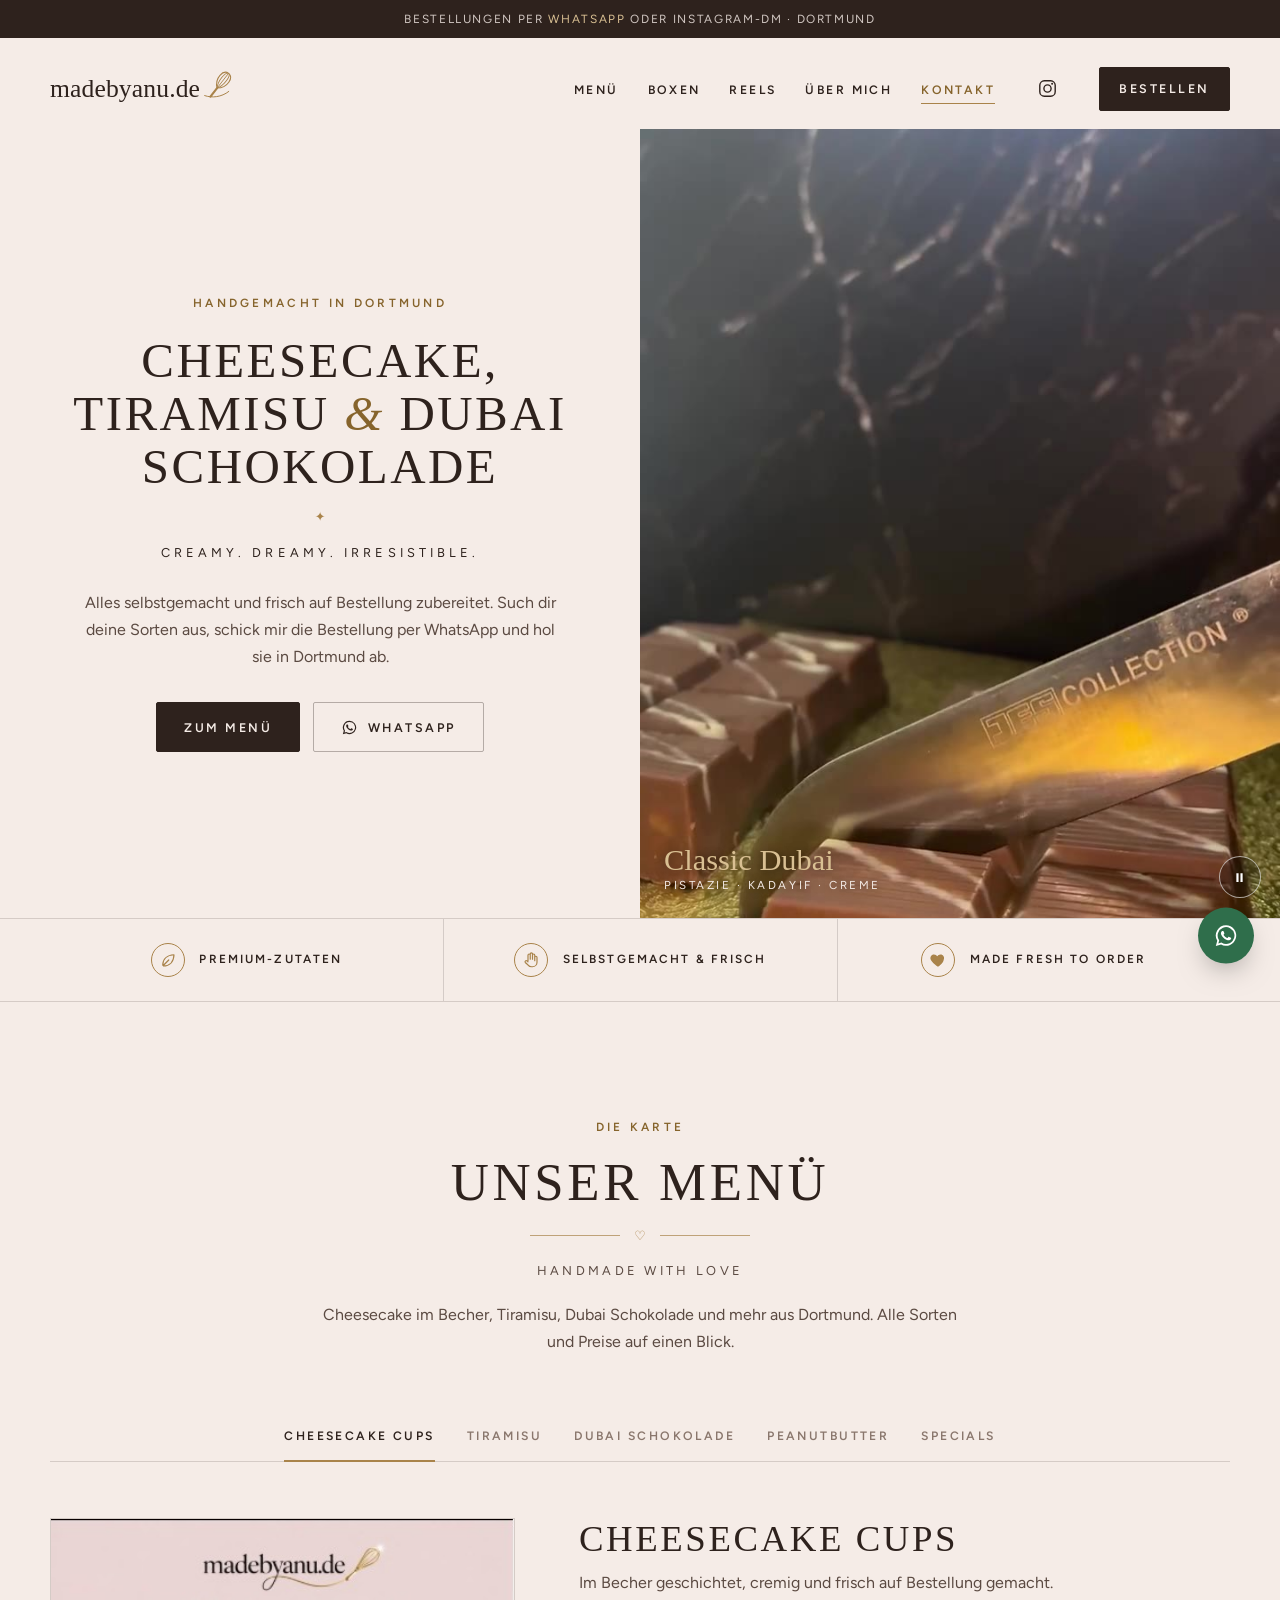
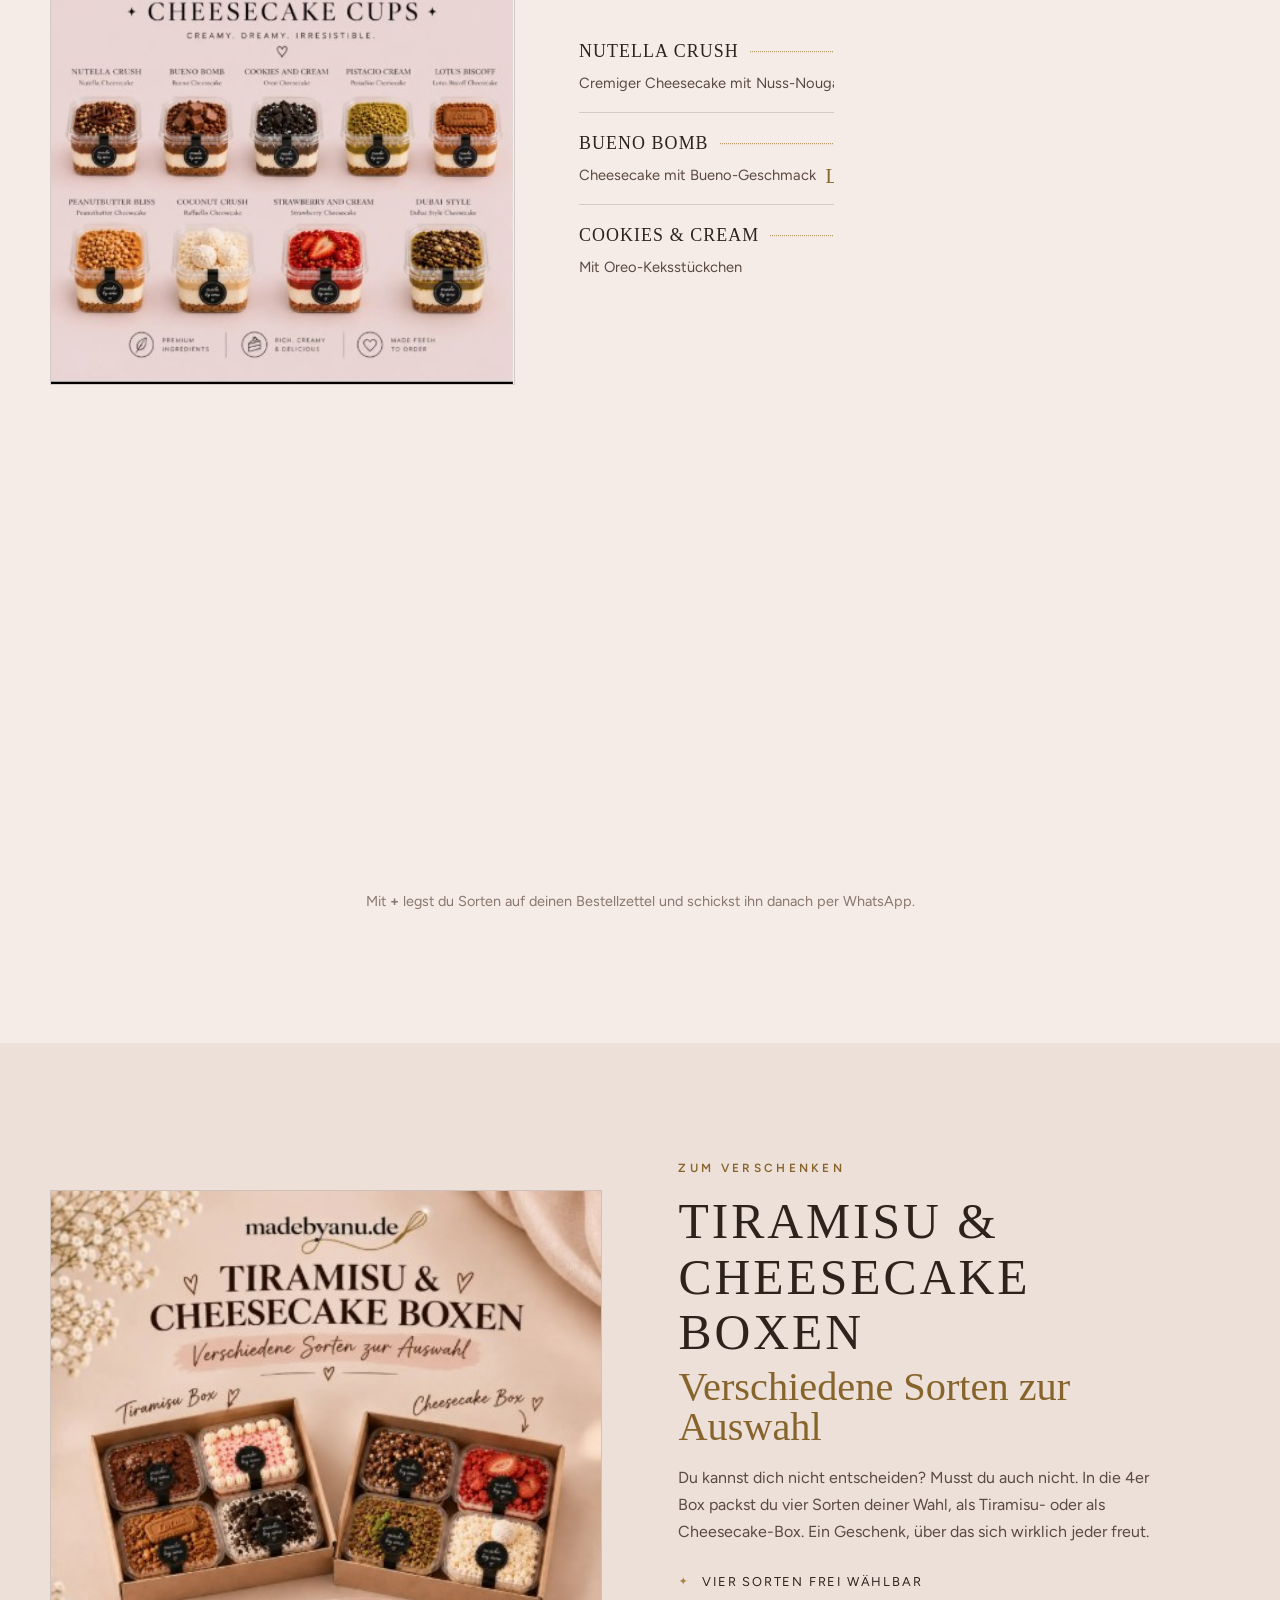
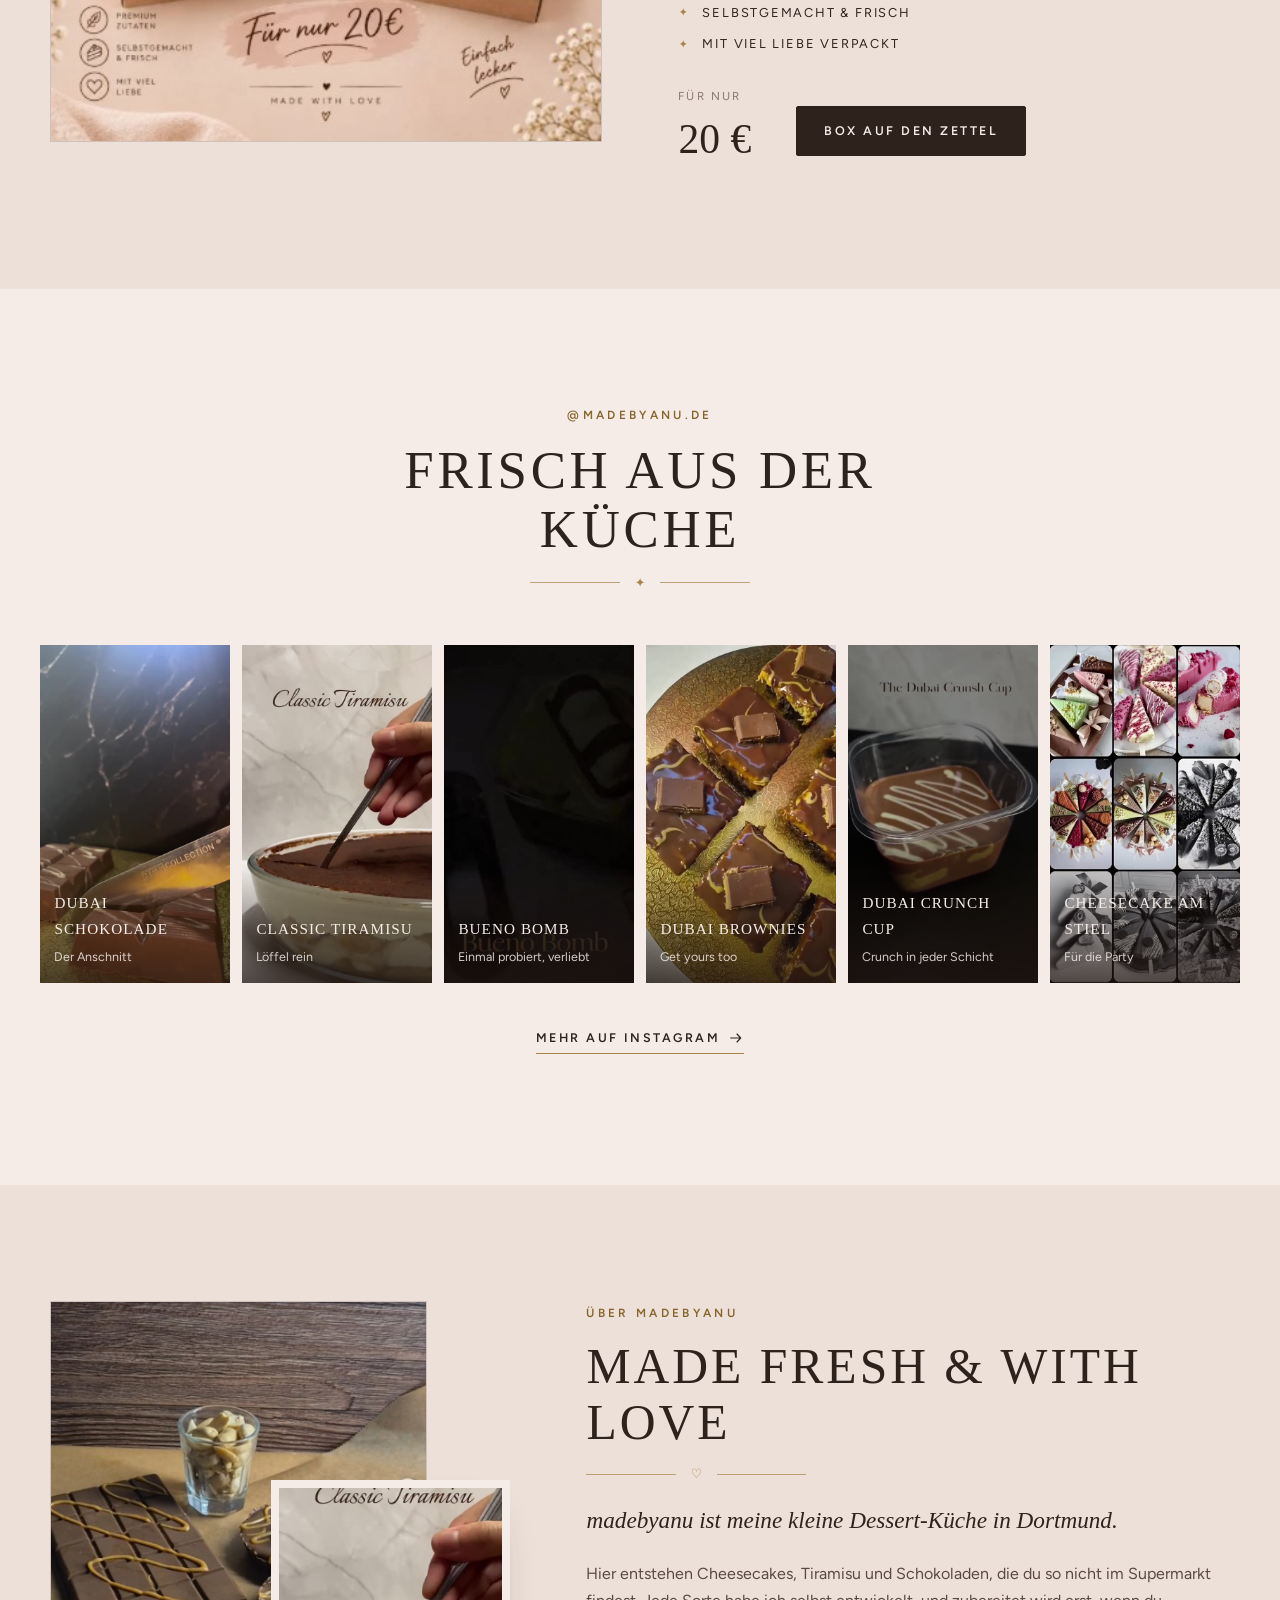
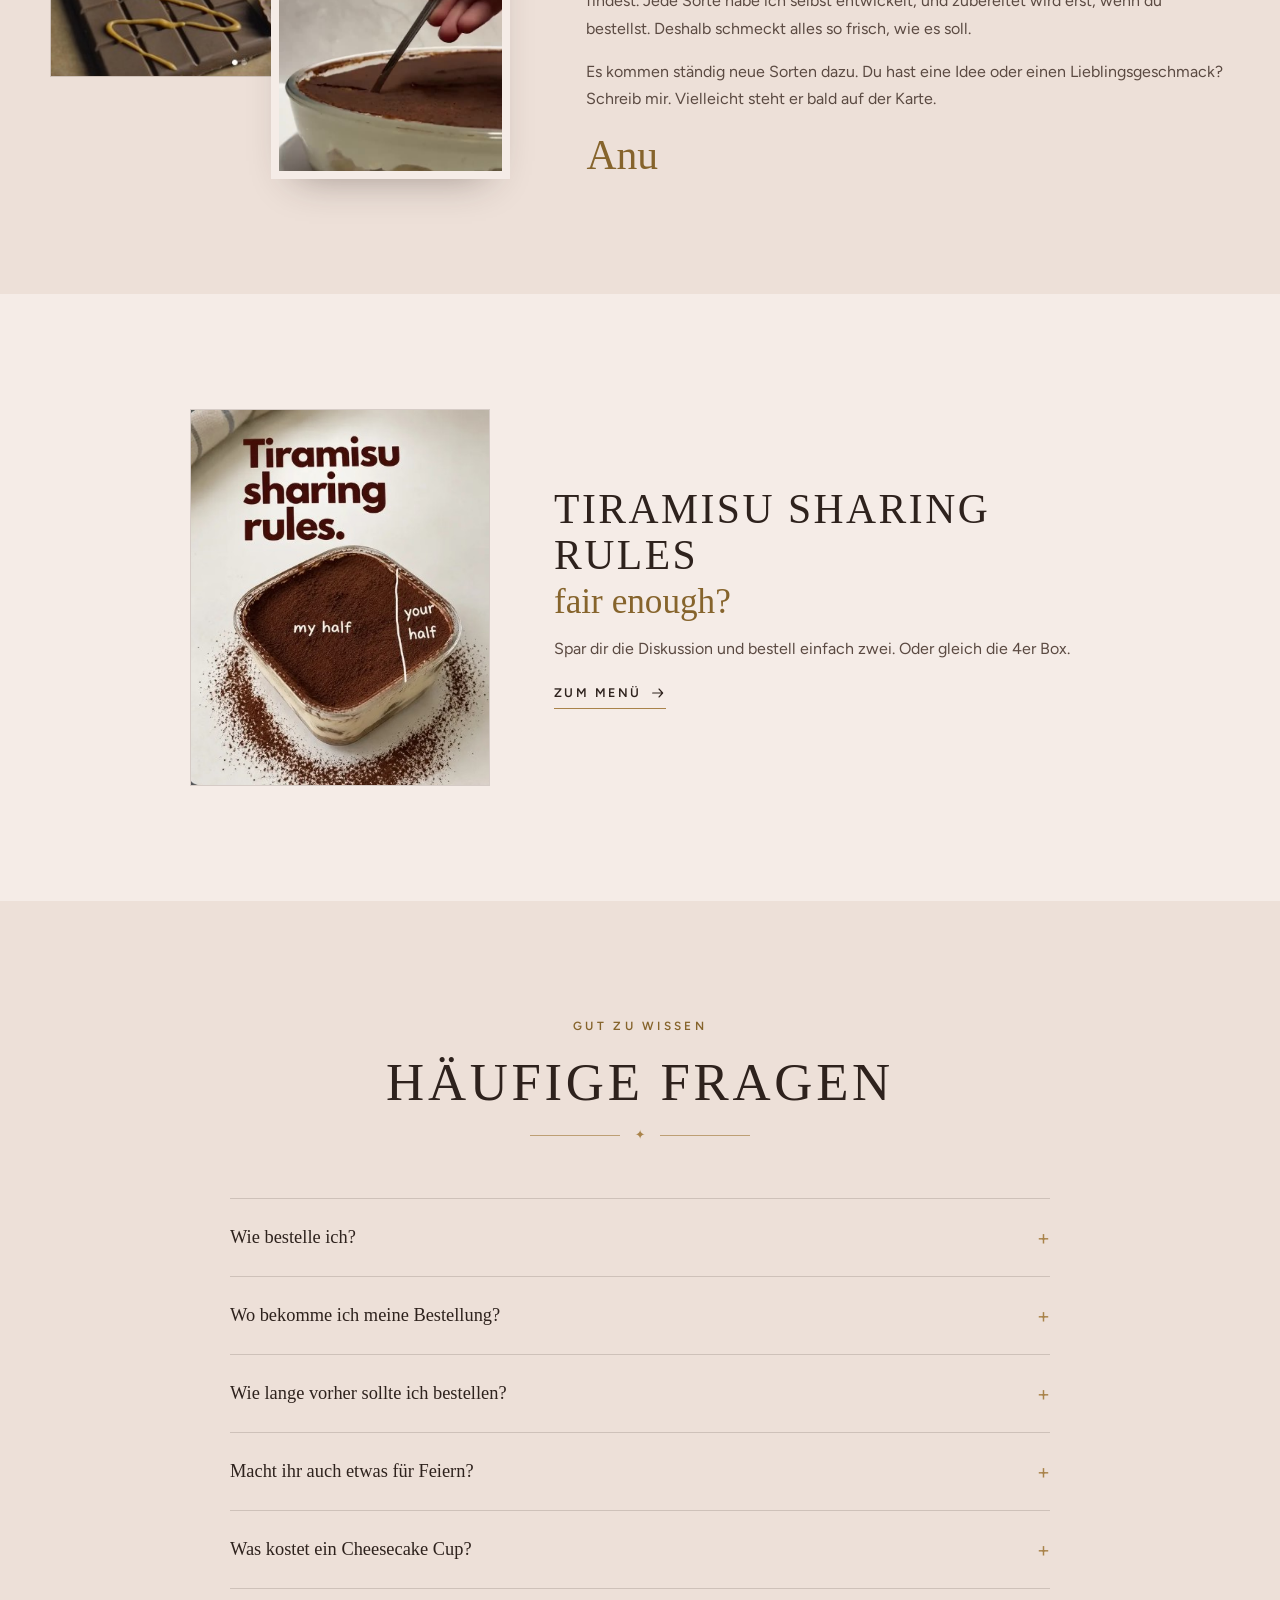
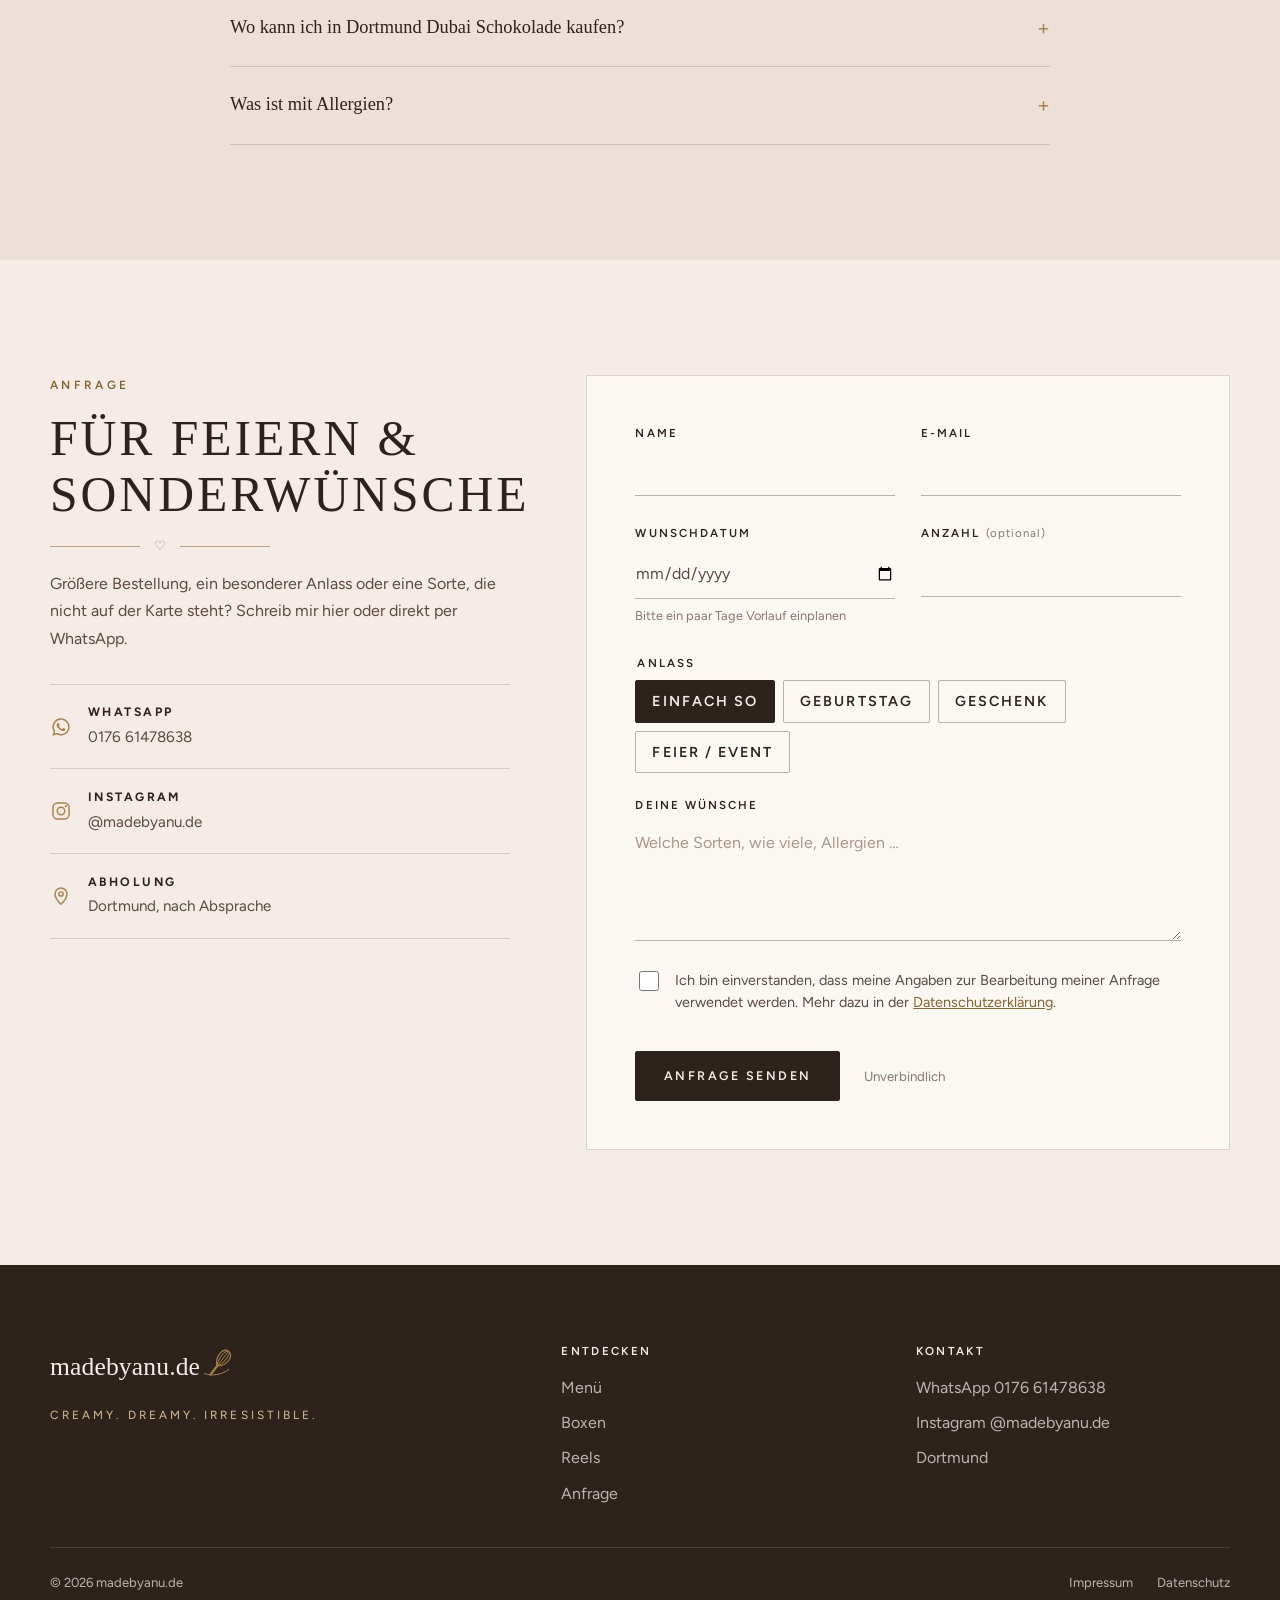
==== commit 50885ef2: "SEO: Vorschaubild, Meta-Daten, strukturierte Daten (Bäckerei, Menü, FAQ), Sitemap, robots.txt, llms." ====
--- a/index.html
+++ b/index.html
@@ -3,18 +3,413 @@
 <head>
   <meta charset="utf-8">
   <meta name="viewport" content="width=device-width, initial-scale=1, viewport-fit=cover">
-  <title>madebyanu.de – Cheesecake Cups, Tiramisu &amp; Dubai Schokolade aus Dortmund</title>
-  <meta name="description" content="Cheesecake Cups, Tiramisu, Dubai Schokolade & Peanutbutter Cups – handgemacht in Dortmund, frisch auf Bestellung. Jetzt per WhatsApp oder Instagram-DM bestellen.">
+  <title>Cheesecake, Tiramisu &amp; Dubai Schokolade in Dortmund | madebyanu</title>
+  <meta name="description" content="Handgemachte Cheesecake Cups, Tiramisu &amp; Dubai Schokolade aus Dortmund. Frisch auf Bestellung, 4er Dessert-Box für 20 €. Jetzt einfach per WhatsApp bestellen.">
+  <meta name="robots" content="index, follow, max-image-preview:large, max-snippet:-1, max-video-preview:-1">
+  <link rel="canonical" href="https://wabble1508-dotcom.github.io/madebyanu/">
   <meta name="theme-color" content="#f5ece7">
-  <meta property="og:title" content="madebyanu.de – Creamy. Dreamy. Irresistible.">
-  <meta property="og:description" content="Handgemachte Torten, Cupcakes & süße Geschenkideen – mit Liebe zum Detail gebacken.">
+  <meta name="author" content="madebyanu">
+  <meta name="geo.region" content="DE-NW">
+  <meta name="geo.placename" content="Dortmund">
+
+  <!-- Vorschau beim Teilen (WhatsApp, Instagram, Facebook, LinkedIn) -->
   <meta property="og:type" content="website">
-  <meta property="og:image" content="assets/img/menu/cheesecake-cups.jpg">
+  <meta property="og:locale" content="de_DE">
+  <meta property="og:site_name" content="madebyanu.de">
+  <meta property="og:url" content="https://wabble1508-dotcom.github.io/madebyanu/">
+  <meta property="og:title" content="madebyanu – Cheesecake, Tiramisu &amp; Dubai Schokolade aus Dortmund">
+  <meta property="og:description" content="Creamy. Dreamy. Irresistible. Handgemacht &amp; frisch auf Bestellung – jetzt per WhatsApp bestellen.">
+  <meta property="og:image" content="https://wabble1508-dotcom.github.io/madebyanu/assets/img/og-image.jpg">
+  <meta property="og:image:secure_url" content="https://wabble1508-dotcom.github.io/madebyanu/assets/img/og-image.jpg">
+  <meta property="og:image:type" content="image/jpeg">
+  <meta property="og:image:width" content="1200">
+  <meta property="og:image:height" content="630">
+  <meta property="og:image:alt" content="madebyanu.de – Cheesecake, Tiramisu und Dubai Schokolade, handgemacht in Dortmund">
+  <!-- X / Twitter -->
+  <meta name="twitter:card" content="summary_large_image">
+  <meta name="twitter:title" content="madebyanu – Cheesecake, Tiramisu &amp; Dubai Schokolade aus Dortmund">
+  <meta name="twitter:description" content="Handgemacht &amp; frisch auf Bestellung. 4er Box für 20 €.">
+  <meta name="twitter:image" content="https://wabble1508-dotcom.github.io/madebyanu/assets/img/og-image.jpg">
+
   <link rel="icon" href="assets/img/favicon.svg" type="image/svg+xml">
+  <link rel="icon" href="assets/img/icon-48.png" type="image/png" sizes="48x48">
+  <link rel="apple-touch-icon" href="assets/img/apple-touch-icon.png">
+  <link rel="manifest" href="site.webmanifest">
   <link rel="preload" href="assets/fonts/bodoni-moda.woff2" as="font" type="font/woff2" crossorigin>
   <link rel="preload" href="assets/fonts/figtree-latin-wght-normal.woff2" as="font" type="font/woff2" crossorigin>
+  <link rel="preload" href="assets/reels/dubai-schokolade-hd.jpg" as="image">
   <link rel="stylesheet" href="assets/css/styles.css">
   <script>document.documentElement.classList.remove('no-js');</script>
+
+  <!-- Strukturierte Daten für Google & KI-Suchen (Bäckerei, Menü mit Preisen, FAQ) -->
+  <script type="application/ld+json">
+[
+ {
+  "@context": "https://schema.org",
+  "@type": "Bakery",
+  "@id": "https://wabble1508-dotcom.github.io/madebyanu/#business",
+  "name": "madebyanu",
+  "alternateName": "madebyanu.de",
+  "url": "https://wabble1508-dotcom.github.io/madebyanu/",
+  "description": "Handgemachte Cheesecake Cups, Tiramisu, Dubai Schokolade, Dubai Brownies und Peanutbutter Cups aus Dortmund. Frisch auf Bestellung, bestellbar per WhatsApp oder Instagram-DM.",
+  "image": [
+   "https://wabble1508-dotcom.github.io/madebyanu/assets/img/og-image.jpg",
+   "https://wabble1508-dotcom.github.io/madebyanu/assets/img/menu/cheesecake-cups.jpg",
+   "https://wabble1508-dotcom.github.io/madebyanu/assets/img/menu/tiramisu.jpg"
+  ],
+  "logo": "https://wabble1508-dotcom.github.io/madebyanu/assets/img/icon-512.png",
+  "telephone": "+49 176 61478638",
+  "address": {
+   "@type": "PostalAddress",
+   "addressLocality": "Dortmund",
+   "addressRegion": "Nordrhein-Westfalen",
+   "addressCountry": "DE"
+  },
+  "areaServed": {
+   "@type": "City",
+   "name": "Dortmund"
+  },
+  "priceRange": "5 € – 20 €",
+  "currenciesAccepted": "EUR",
+  "servesCuisine": [
+   "Desserts",
+   "Cheesecake",
+   "Tiramisu",
+   "Dubai Schokolade"
+  ],
+  "keywords": "Cheesecake Dortmund, Tiramisu Dortmund, Dubai Schokolade Dortmund, Dubai Brownies, Cheesecake im Becher, Dessert bestellen Dortmund, Dessert Box Geschenk, Cheesecake am Stiel",
+  "potentialAction": {
+   "@type": "OrderAction",
+   "target": "https://wa.me/4917661478638"
+  },
+  "sameAs": [
+   "https://www.instagram.com/madebyanu.de/"
+  ],
+  "hasMenu": {
+   "@type": "Menu",
+   "name": "madebyanu Menü",
+   "inLanguage": "de",
+   "hasMenuSection": [
+    {
+     "@type": "MenuSection",
+     "name": "Cheesecake Cups",
+     "hasMenuItem": [
+      {
+       "@type": "MenuItem",
+       "name": "Nutella Crush",
+       "description": "Cremiger Cheesecake mit Nuss-Nougat",
+       "offers": {
+        "@type": "Offer",
+        "price": "5.50",
+        "priceCurrency": "EUR"
+       }
+      },
+      {
+       "@type": "MenuItem",
+       "name": "Bueno Bomb",
+       "description": "Cheesecake mit Bueno-Geschmack",
+       "offers": {
+        "@type": "Offer",
+        "price": "5.50",
+        "priceCurrency": "EUR"
+       }
+      },
+      {
+       "@type": "MenuItem",
+       "name": "Cookies & Cream",
+       "description": "Mit Oreo-Keksstückchen",
+       "offers": {
+        "@type": "Offer",
+        "price": "5.50",
+        "priceCurrency": "EUR"
+       }
+      },
+      {
+       "@type": "MenuItem",
+       "name": "Pistachio Cream",
+       "description": "Pistazien-Cheesecake",
+       "offers": {
+        "@type": "Offer",
+        "price": "6.00",
+        "priceCurrency": "EUR"
+       }
+      },
+      {
+       "@type": "MenuItem",
+       "name": "Lotus Biscoff",
+       "description": "Karamellkeks trifft Frischkäse",
+       "offers": {
+        "@type": "Offer",
+        "price": "5.50",
+        "priceCurrency": "EUR"
+       }
+      },
+      {
+       "@type": "MenuItem",
+       "name": "Peanutbutter Bliss",
+       "description": "Erdnussbutter-Cheesecake",
+       "offers": {
+        "@type": "Offer",
+        "price": "5.50",
+        "priceCurrency": "EUR"
+       }
+      },
+      {
+       "@type": "MenuItem",
+       "name": "Coconut Crush",
+       "description": "Raffaello-Cheesecake mit Kokos",
+       "offers": {
+        "@type": "Offer",
+        "price": "5.50",
+        "priceCurrency": "EUR"
+       }
+      },
+      {
+       "@type": "MenuItem",
+       "name": "Strawberry & Cream",
+       "description": "Erdbeer-Cheesecake mit frischen Früchten",
+       "offers": {
+        "@type": "Offer",
+        "price": "5.50",
+        "priceCurrency": "EUR"
+       }
+      },
+      {
+       "@type": "MenuItem",
+       "name": "Dubai Style",
+       "description": "Pistazie, Kadayif und Schokolade",
+       "offers": {
+        "@type": "Offer",
+        "price": "6.50",
+        "priceCurrency": "EUR"
+       }
+      }
+     ]
+    },
+    {
+     "@type": "MenuSection",
+     "name": "Tiramisu",
+     "hasMenuItem": [
+      {
+       "@type": "MenuItem",
+       "name": "Classic Tiramisu",
+       "description": "Das Original. Zeitlos und unwiderstehlich."
+      },
+      {
+       "@type": "MenuItem",
+       "name": "Benjamin Blümchen",
+       "description": "Ein süßer Gruß aus Kindertagen"
+      },
+      {
+       "@type": "MenuItem",
+       "name": "Bueno Tiramisu",
+       "description": "Cremig, nussig, einfach gut"
+      },
+      {
+       "@type": "MenuItem",
+       "name": "Ferrero Rocher",
+       "description": "Schokoladig und vollmundig"
+      },
+      {
+       "@type": "MenuItem",
+       "name": "Dubai Style",
+       "description": "Pistazie und Crunch in jedem Löffel"
+      },
+      {
+       "@type": "MenuItem",
+       "name": "Spaghetti-Eis",
+       "description": "Fruchtig und cremig wie in der Eisdiele"
+      },
+      {
+       "@type": "MenuItem",
+       "name": "Lotus Biscoff",
+       "description": "Karamellisiert und fein gewürzt"
+      },
+      {
+       "@type": "MenuItem",
+       "name": "Bienenstich",
+       "description": "Inspiriert vom Klassiker, mit Mandel-Crunch"
+      },
+      {
+       "@type": "MenuItem",
+       "name": "Raffaello Style",
+       "description": "Kokos, cremig, himmlisch"
+      }
+     ]
+    },
+    {
+     "@type": "MenuSection",
+     "name": "Dubai Schokolade",
+     "hasMenuItem": [
+      {
+       "@type": "MenuItem",
+       "name": "Classic Dubai",
+       "description": "Pistazie, Kadayif und Creme"
+      },
+      {
+       "@type": "MenuItem",
+       "name": "Lotus Karamell",
+       "description": "Lotus, Kadayif und Karamell"
+      },
+      {
+       "@type": "MenuItem",
+       "name": "Bueno Creme",
+       "description": "Haselnuss, Kadayif und Schokolade"
+      }
+     ]
+    },
+    {
+     "@type": "MenuSection",
+     "name": "Peanutbutter",
+     "hasMenuItem": [
+      {
+       "@type": "MenuItem",
+       "name": "Peanutbutter Cups",
+       "description": "4er Box",
+       "offers": {
+        "@type": "Offer",
+        "price": "5.00",
+        "priceCurrency": "EUR"
+       }
+      },
+      {
+       "@type": "MenuItem",
+       "name": "Peanutbutter Bar",
+       "description": "1 Tafel",
+       "offers": {
+        "@type": "Offer",
+        "price": "7.50",
+        "priceCurrency": "EUR"
+       }
+      },
+      {
+       "@type": "MenuItem",
+       "name": "Special Combo",
+       "description": "1 Bar und 1 Box Cups",
+       "offers": {
+        "@type": "Offer",
+        "price": "11.50",
+        "priceCurrency": "EUR"
+       }
+      }
+     ]
+    },
+    {
+     "@type": "MenuSection",
+     "name": "Specials",
+     "hasMenuItem": [
+      {
+       "@type": "MenuItem",
+       "name": "Dubai Brownies",
+       "description": "Saftige Brownies mit Dubai-Topping"
+      },
+      {
+       "@type": "MenuItem",
+       "name": "Dubai Crunch Cup",
+       "description": "Schicht für Schicht Pistazien-Crunch"
+      },
+      {
+       "@type": "MenuItem",
+       "name": "Cheesecake am Stiel",
+       "description": "Der Hit auf jeder Party"
+      },
+      {
+       "@type": "MenuItem",
+       "name": "Mixed Date Collection",
+       "description": "Gefüllte Datteln: Peanut Butter, Pistazie, Lotus, Bueno, Dubai Style"
+      }
+     ]
+    },
+    {
+     "@type": "MenuSection",
+     "name": "Boxen",
+     "hasMenuItem": [
+      {
+       "@type": "MenuItem",
+       "name": "4er Box Tiramisu & Cheesecake",
+       "description": "Vier Sorten nach Wahl, als Tiramisu- oder Cheesecake-Box",
+       "offers": {
+        "@type": "Offer",
+        "price": "20.00",
+        "priceCurrency": "EUR"
+       }
+      }
+     ]
+    }
+   ]
+  }
+ },
+ {
+  "@context": "https://schema.org",
+  "@type": "FAQPage",
+  "mainEntity": [
+   {
+    "@type": "Question",
+    "name": "Wie bestelle ich?",
+    "acceptedAnswer": {
+     "@type": "Answer",
+     "text": "Leg deine Sorten im Menü mit + auf den Bestellzettel und schick ihn per WhatsApp. Du kannst mir auch eine DM auf Instagram schreiben (@madebyanu.de). Ich bestätige jede Bestellung persönlich."
+    }
+   },
+   {
+    "@type": "Question",
+    "name": "Wo bekomme ich meine Bestellung?",
+    "acceptedAnswer": {
+     "@type": "Answer",
+     "text": "In Dortmund. Wann und wo wir uns treffen, sprechen wir nach deiner Bestellung kurz ab."
+    }
+   },
+   {
+    "@type": "Question",
+    "name": "Wie lange vorher sollte ich bestellen?",
+    "acceptedAnswer": {
+     "@type": "Answer",
+     "text": "Weil alles frisch zubereitet wird, am besten ein paar Tage vorher. Für Geburtstage, Feiern oder größere Mengen gern so früh wie möglich."
+    }
+   },
+   {
+    "@type": "Question",
+    "name": "Macht ihr auch etwas für Feiern?",
+    "acceptedAnswer": {
+     "@type": "Answer",
+     "text": "Ja. Für Geburtstage, Babypartys oder Firmenfeiern stelle ich dir gern eine größere Auswahl zusammen, zum Beispiel mit Cheesecake am Stiel und gemischten Boxen."
+    }
+   },
+   {
+    "@type": "Question",
+    "name": "Was kostet ein Cheesecake Cup?",
+    "acceptedAnswer": {
+     "@type": "Answer",
+     "text": "Die meisten Cheesecake Cups kosten 5,50 €, Pistachio Cream 6,00 € und Dubai Style 6,50 €. Eine 4er Box mit Tiramisu oder Cheesecake nach Wahl gibt es für 20 €."
+    }
+   },
+   {
+    "@type": "Question",
+    "name": "Wo kann ich in Dortmund Dubai Schokolade kaufen?",
+    "acceptedAnswer": {
+     "@type": "Answer",
+     "text": "Bei madebyanu in Dortmund. Es gibt drei Sorten: Classic Dubai mit Pistazie und Kadayif, Lotus Karamell und Bueno Creme, jeweils in Vollmilch, Weiß oder Zartbitter. Bestellen kannst du per WhatsApp unter 0176 61478638 oder per Instagram-DM an @madebyanu.de."
+    }
+   },
+   {
+    "@type": "Question",
+    "name": "Was ist mit Allergien?",
+    "acceptedAnswer": {
+     "@type": "Answer",
+     "text": "Sag mir bitte vorher Bescheid. Zu jeder Bestellung bekommst du eine Übersicht der Allergene. In meiner Küche wird unter anderem mit Gluten, Ei, Milch, Erdnüssen und anderen Nüssen wie Pistazien und Haselnüssen gearbeitet. Spuren kann ich daher nicht ausschließen."
+    }
+   }
+  ]
+ },
+ {
+  "@context": "https://schema.org",
+  "@type": "WebSite",
+  "name": "madebyanu.de",
+  "url": "https://wabble1508-dotcom.github.io/madebyanu/",
+  "inLanguage": "de-DE"
+ }
+]
+  </script>
 </head>
 <body>
 
@@ -64,8 +459,7 @@
   <!-- ============ Hero ============ -->
   <section class="hero" id="start" aria-labelledby="hero-title">
     <div class="hero-text">
-      <p class="kicker reveal">Handgemacht in Dortmund</p>
-      <h1 id="hero-title" class="reveal" data-delay="1">Cheesecake, Tiramisu <span class="amp">&amp;</span> Dubai Schokolade</h1>
+      <h1 id="hero-title" class="reveal"><span class="kicker">Handgemacht in Dortmund</span>Cheesecake, Tiramisu <span class="amp">&amp;</span> Dubai Schokolade</h1>
       <div class="ornament reveal" data-delay="1" aria-hidden="true"><span>✦</span></div>
       <p class="tagline reveal" data-delay="2">Creamy. Dreamy. Irresistible.</p>
       <p class="hero-lead reveal" data-delay="2">Alles selbstgemacht und frisch auf Bestellung zubereitet. Such dir deine Sorten aus, schick mir die Bestellung per WhatsApp und hol sie in Dortmund ab.</p>
@@ -102,6 +496,7 @@
         <h2 id="menue-title">Unser Menü</h2>
         <div class="ornament" aria-hidden="true"><span>♡</span></div>
         <p class="sub">Handmade with love</p>
+        <p class="lead">Cheesecake im Becher, Tiramisu, Dubai Schokolade und mehr aus Dortmund. Alle Sorten und Preise auf einen Blick.</p>
       </header>
       <div class="menu-tabs" role="tablist" aria-label="Produktkategorien">
         <button class="tab" role="tab" id="tab-cheesecake" aria-controls="panel-cheesecake" aria-selected="true" tabindex="0">Cheesecake Cups</button>
@@ -403,6 +798,10 @@
           <p>Weil alles frisch zubereitet wird, am besten ein paar Tage vorher. Für Geburtstage, Feiern oder größere Mengen gern so früh wie möglich.</p></details>
         <details><summary>Macht ihr auch etwas für Feiern?</summary>
           <p>Ja. Für Geburtstage, Babypartys oder Firmenfeiern stelle ich dir gern eine größere Auswahl zusammen, zum Beispiel mit Cheesecake am Stiel und gemischten Boxen.</p></details>
+        <details><summary>Was kostet ein Cheesecake Cup?</summary>
+          <p>Die meisten Cheesecake Cups kosten 5,50 €, Pistachio Cream 6,00 € und Dubai Style 6,50 €. Eine 4er Box mit Tiramisu oder Cheesecake nach Wahl gibt es für 20 €.</p></details>
+        <details><summary>Wo kann ich in Dortmund Dubai Schokolade kaufen?</summary>
+          <p>Bei madebyanu in Dortmund. Es gibt drei Sorten: Classic Dubai mit Pistazie und Kadayif, Lotus Karamell und Bueno Creme, jeweils in Vollmilch, Weiß oder Zartbitter. Bestellen kannst du per WhatsApp unter 0176 61478638 oder per Instagram-DM an @madebyanu.de.</p></details>
         <details><summary>Was ist mit Allergien?</summary>
           <p>Sag mir bitte vorher Bescheid. Zu jeder Bestellung bekommst du eine Übersicht der Allergene. In meiner Küche wird unter anderem mit Gluten, Ei, Milch, Erdnüssen und anderen Nüssen wie Pistazien und Haselnüssen gearbeitet. Spuren kann ich daher nicht ausschließen.</p></details>
       </div>
--- a/assets/css/styles.css
+++ b/assets/css/styles.css
@@ -119,6 +119,7 @@
 .hero { display: grid; grid-template-columns: minmax(0, 1fr) minmax(0, 1fr); min-height: min(calc(100svh - 110px), 820px); border-bottom: 1px solid var(--line); }
 .hero-text { display: flex; flex-direction: column; justify-content: center; padding: clamp(3rem, 6vw, 5rem) clamp(1.5rem, 5vw, 5rem); text-align: center; align-items: center; }
 .hero h1 { font-size: clamp(2.1rem, .9rem + 2.7vw, 3.7rem); max-width: 100%; overflow-wrap: break-word; text-transform: uppercase; letter-spacing: .05em; line-height: 1.08; }
+.hero h1 .kicker { display: block; font-family: var(--sans); font-size: .74rem; letter-spacing: .28em; line-height: 1.6; margin-bottom: 1.4rem; }
 .hero h1 .amp { font-style: italic; text-transform: none; color: var(--gold-text); font-weight: 400; }
 .hero .tagline { font-size: .8rem; letter-spacing: .32em; text-transform: uppercase; color: var(--cocoa); margin: 0; }
 .hero-lead { max-width: 30rem; margin: 1.6rem auto 2rem; color: var(--cocoa-2); }
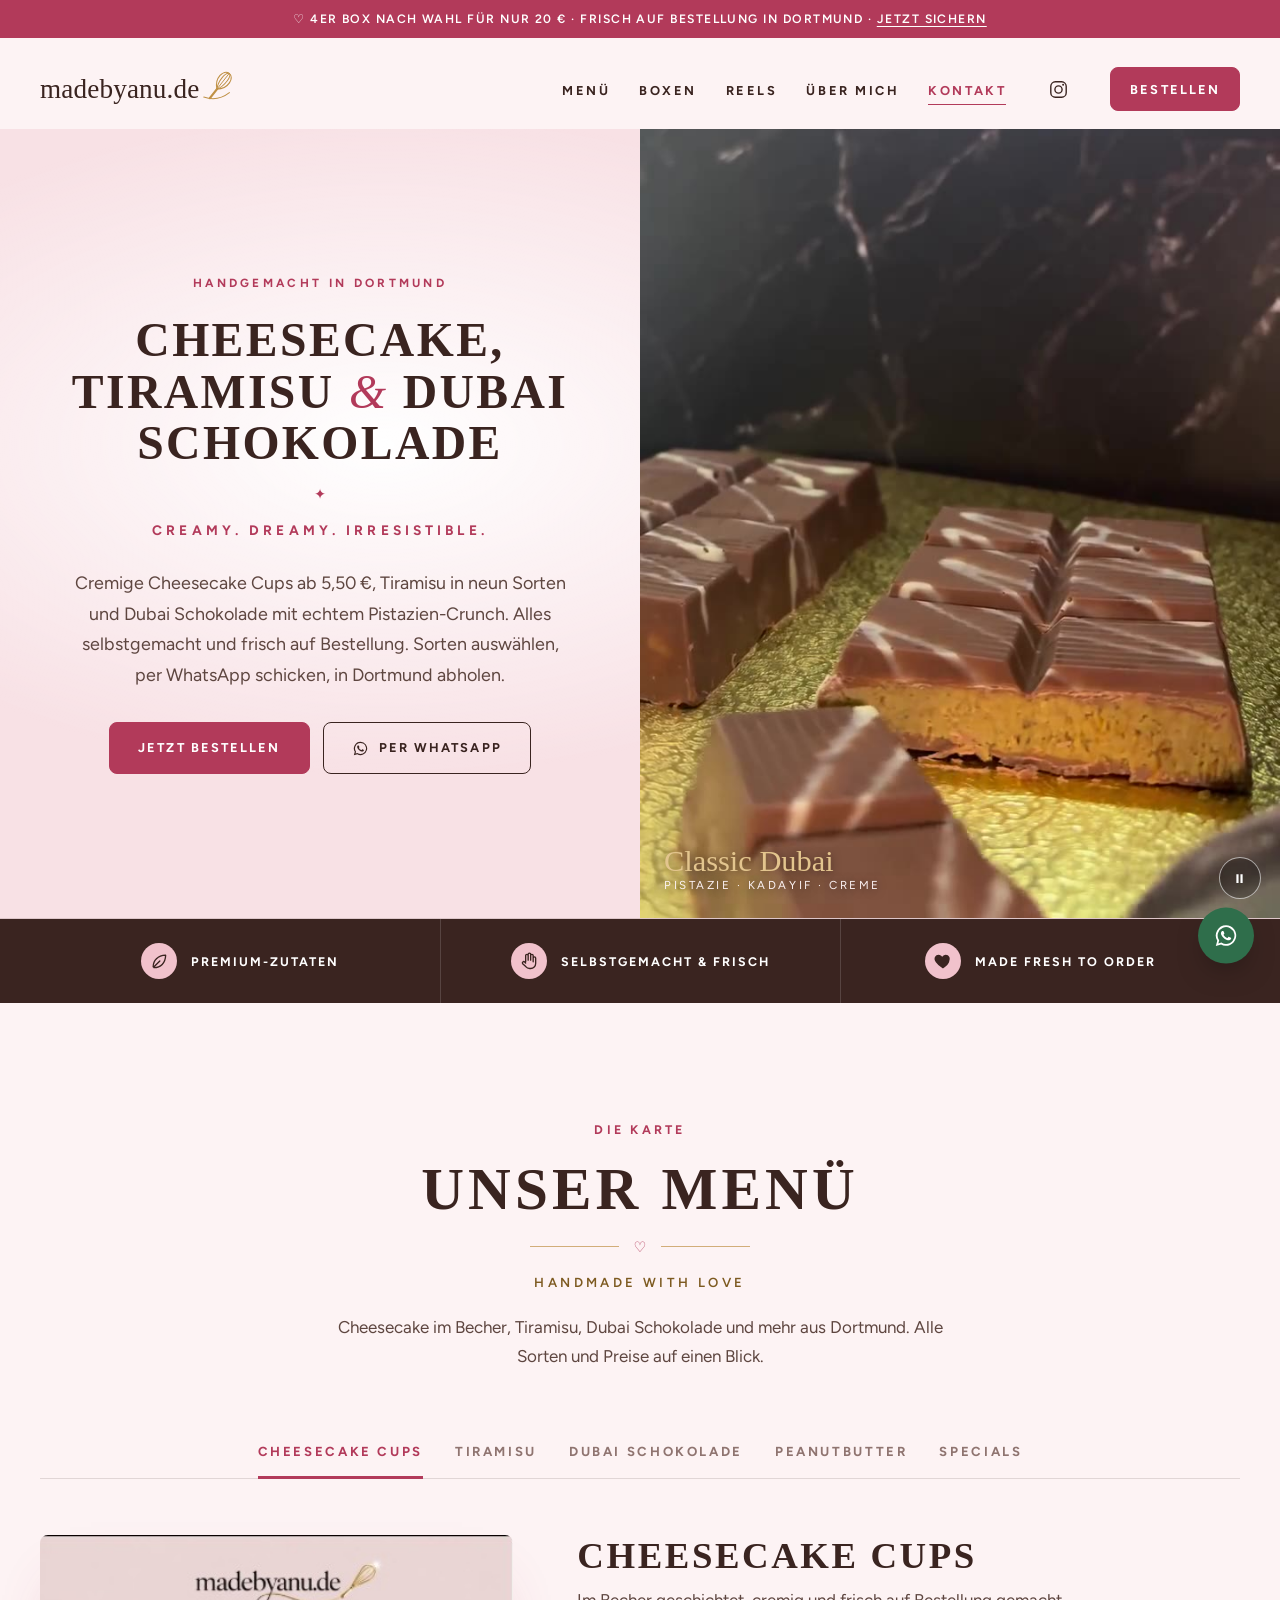
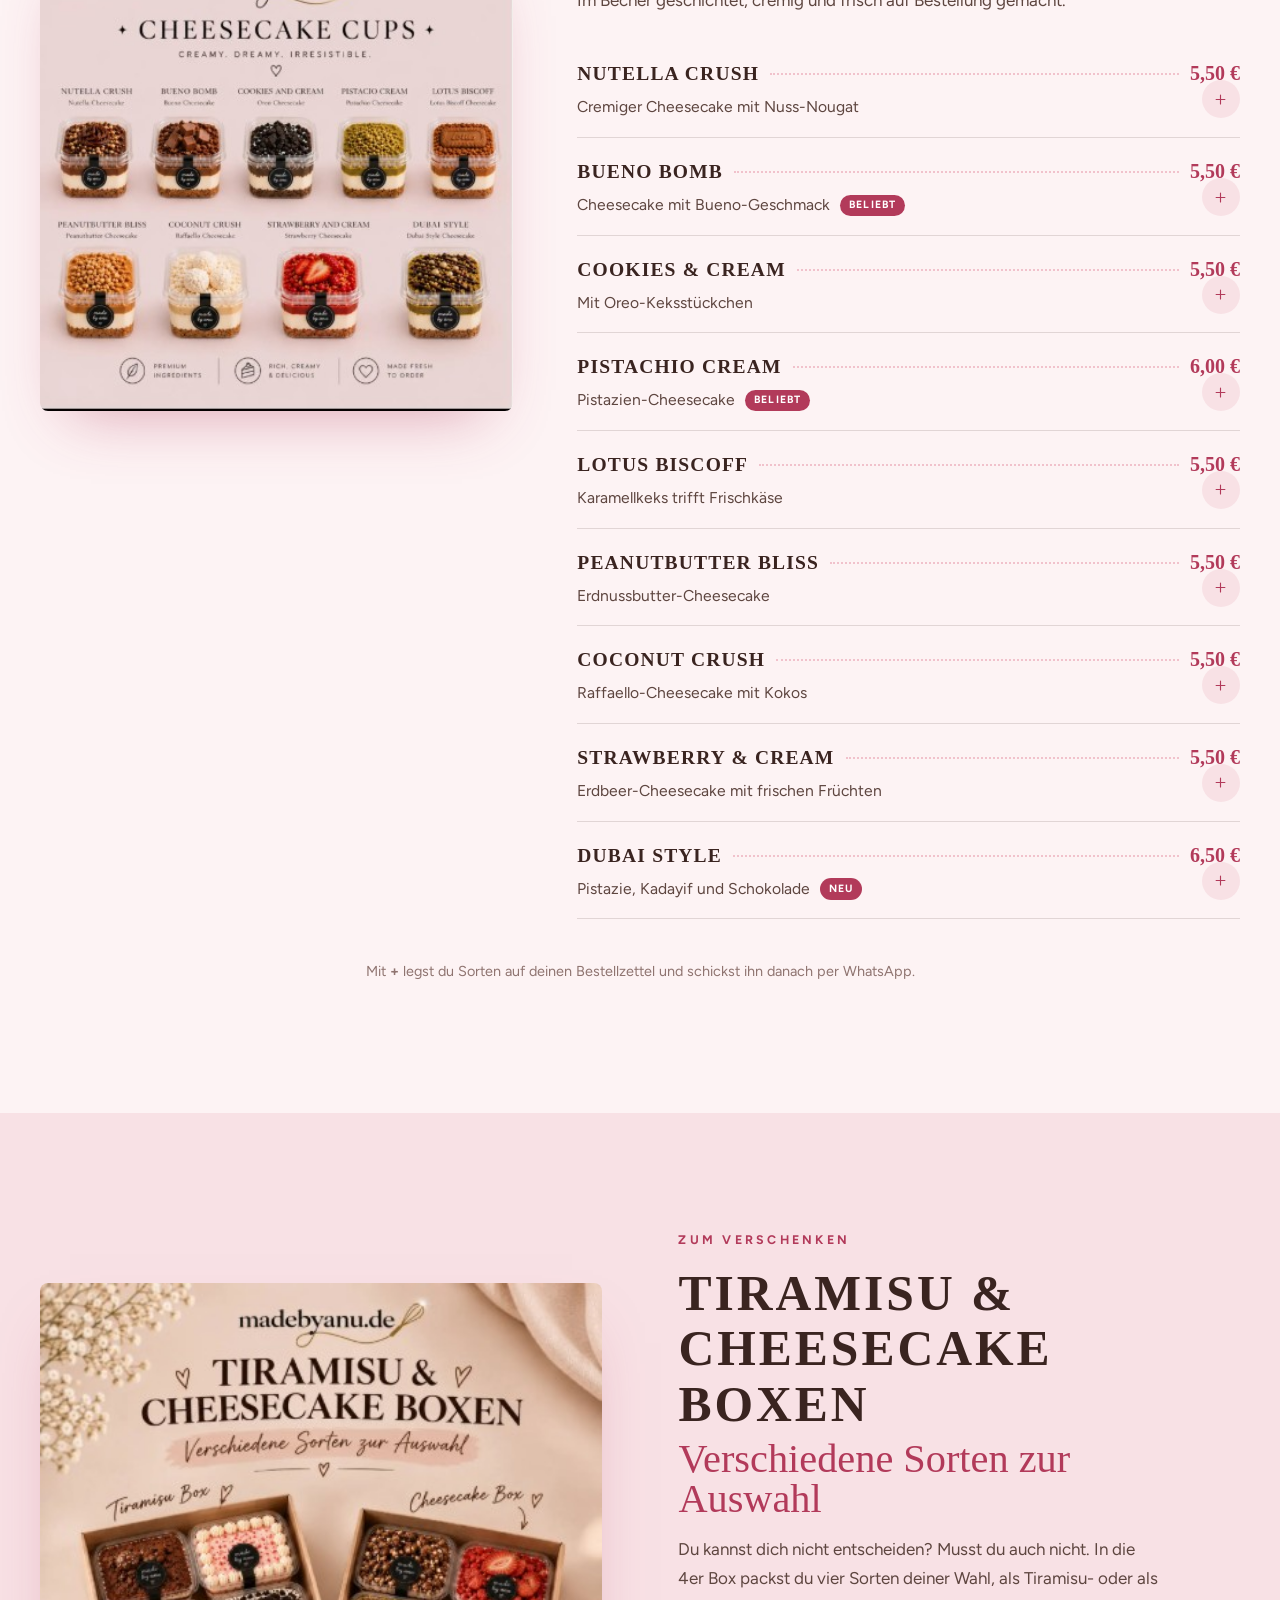
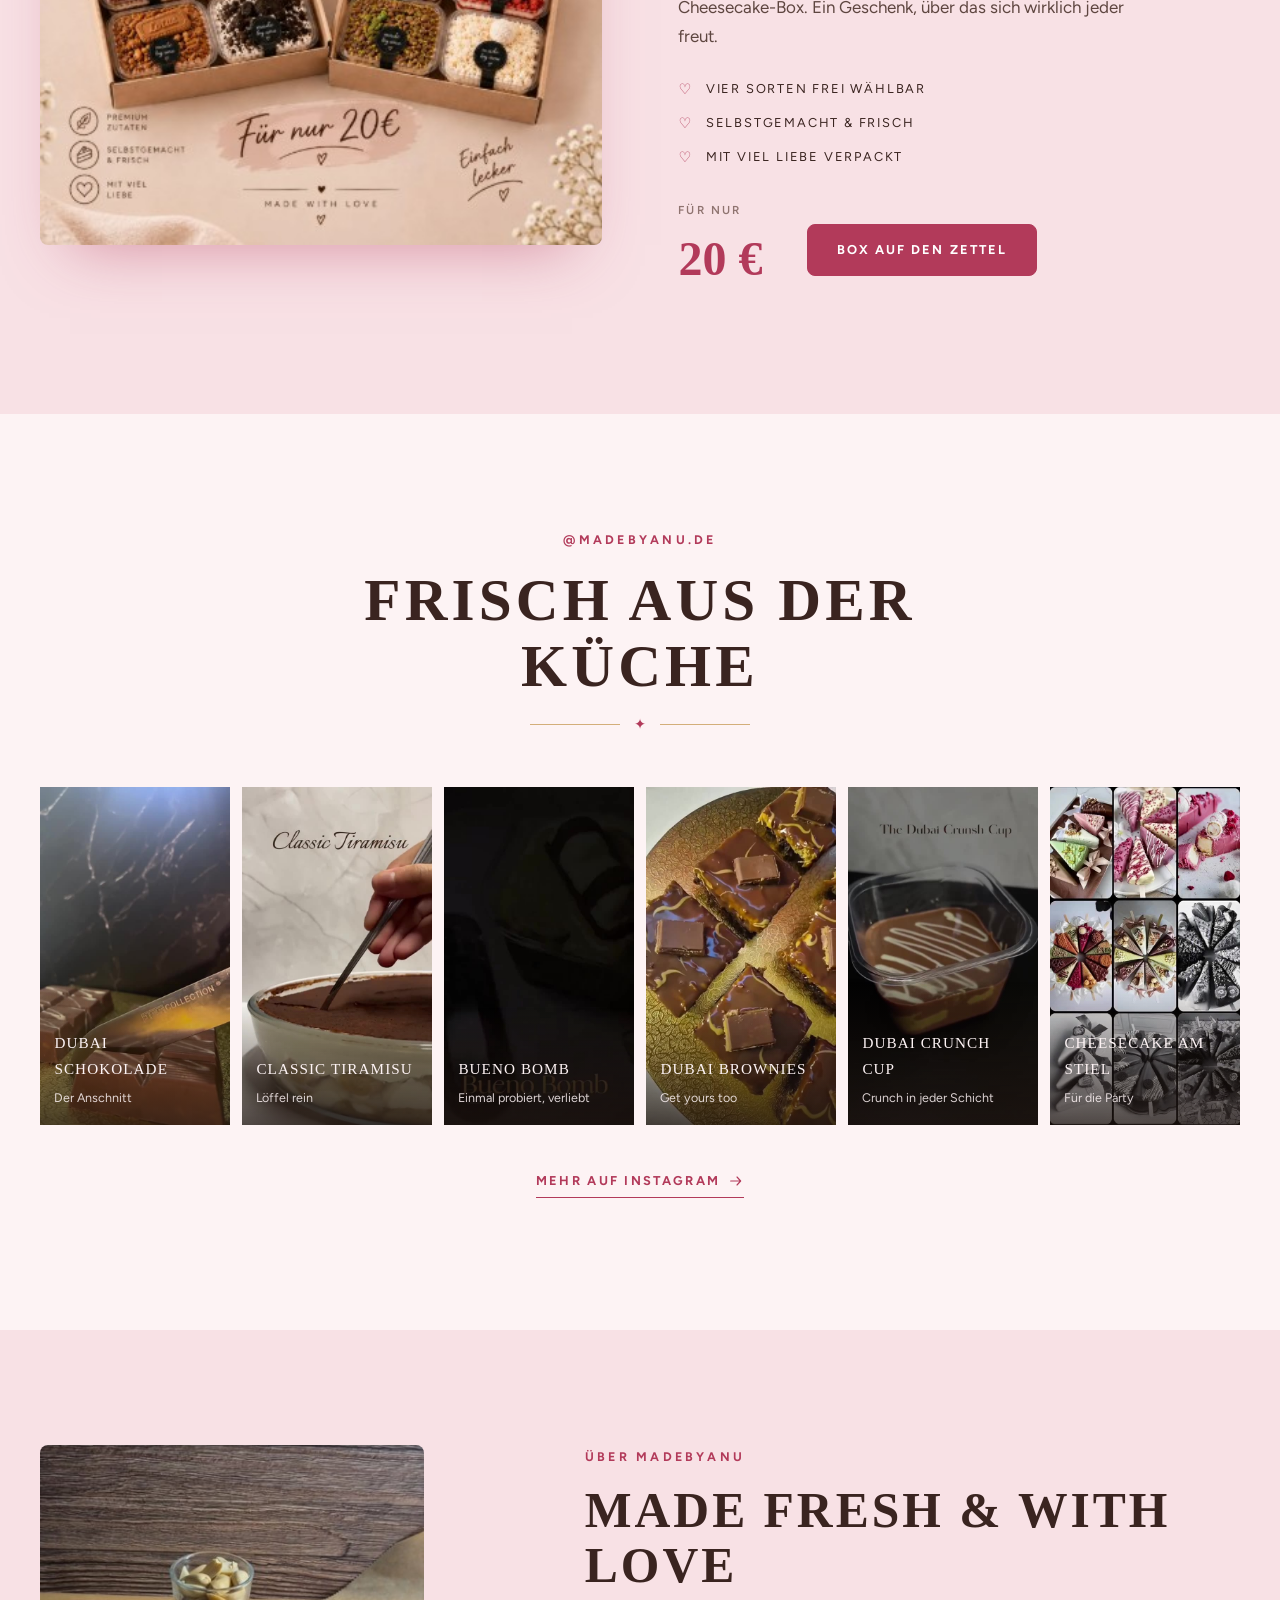
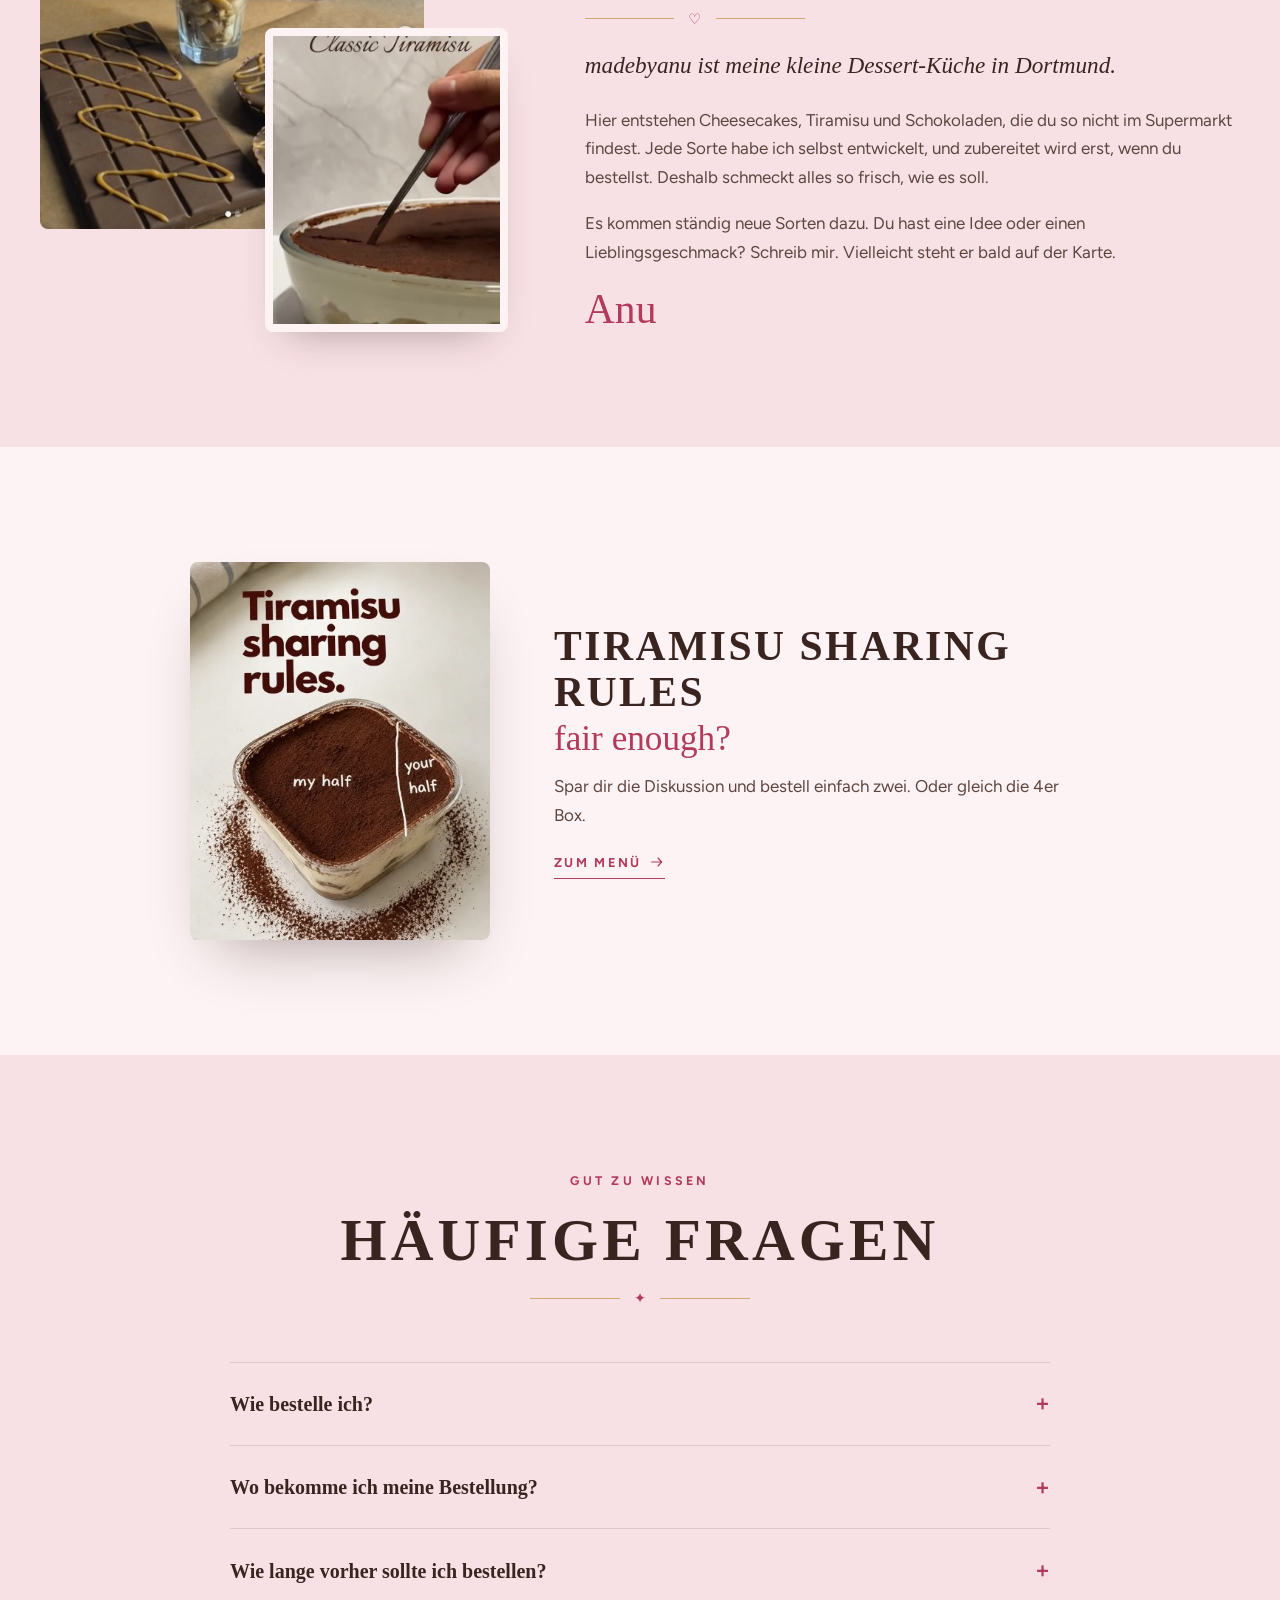
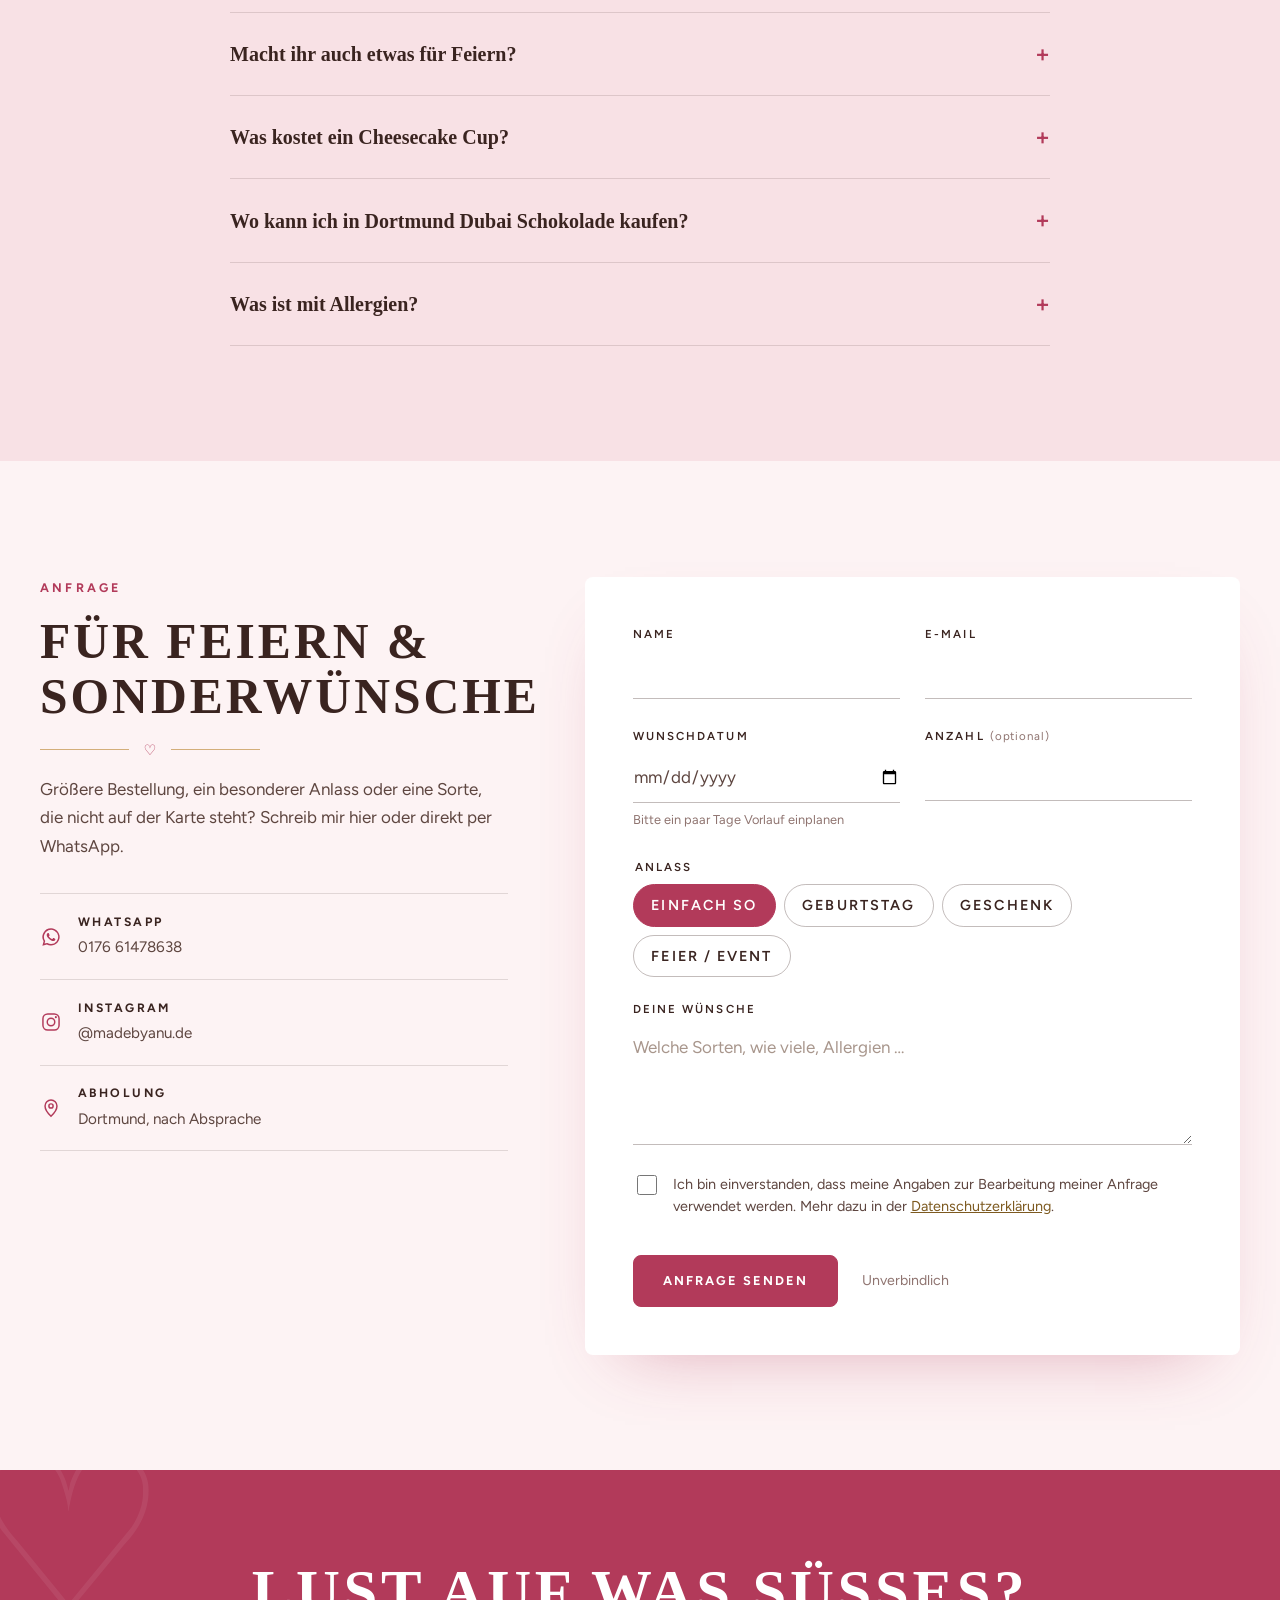
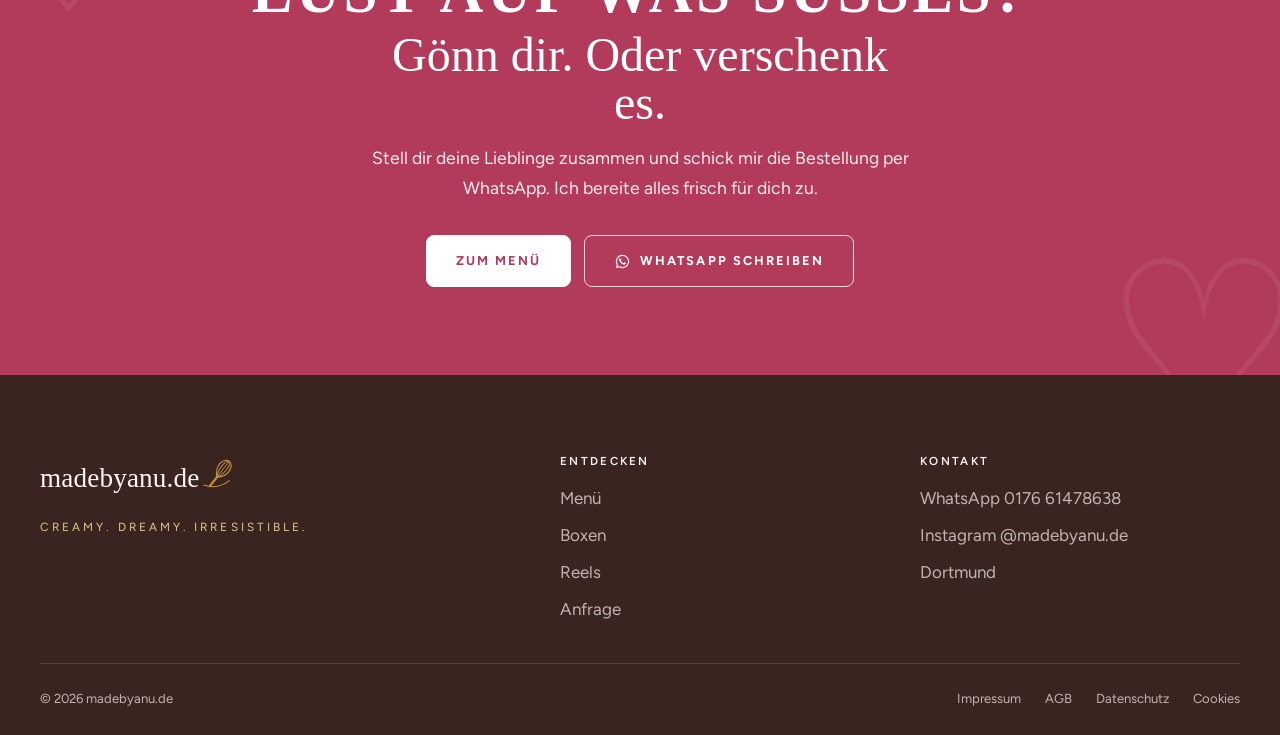
==== commit 42290695: "AGB & Cookie-Richtlinie, Datenschutz aktualisiert, kräftigere Farben, Hero-Video ab dem Anschnitt, s" ====
--- a/index.html
+++ b/index.html
@@ -434,7 +434,7 @@
 
 <a class="skip-link" href="#main">Zum Inhalt springen</a>
 
-<p class="topbar">Bestellungen per <a href="https://wa.me/4917661478638?text=Hallo%20Anu%2C%20ich%20m%C3%B6chte%20gern%20bestellen." target="_blank" rel="noopener">WhatsApp</a><span class="hide-sm"> oder Instagram-DM</span> · Dortmund</p>
+<p class="topbar">♡ 4er Box nach Wahl für nur 20 € <span class="hide-sm">· Frisch auf Bestellung in Dortmund</span> · <a href="#boxen">Jetzt sichern</a></p>
 
 <header class="site-header">
   <div class="wrap nav">
@@ -462,10 +462,10 @@
       <h1 id="hero-title" class="reveal"><span class="kicker">Handgemacht in Dortmund</span>Cheesecake, Tiramisu <span class="amp">&amp;</span> Dubai Schokolade</h1>
       <div class="ornament reveal" data-delay="1" aria-hidden="true"><span>✦</span></div>
       <p class="tagline reveal" data-delay="2">Creamy. Dreamy. Irresistible.</p>
-      <p class="hero-lead reveal" data-delay="2">Alles selbstgemacht und frisch auf Bestellung zubereitet. Such dir deine Sorten aus, schick mir die Bestellung per WhatsApp und hol sie in Dortmund ab.</p>
+      <p class="hero-lead reveal" data-delay="2">Cremige Cheesecake Cups ab 5,50 €, Tiramisu in neun Sorten und Dubai Schokolade mit echtem Pistazien-Crunch. Alles selbstgemacht und frisch auf Bestellung. Sorten auswählen, per WhatsApp schicken, in Dortmund abholen.</p>
       <div class="hero-cta reveal" data-delay="3">
-        <a class="btn" href="#menue">Zum Menü</a>
-        <a class="btn btn--line" href="https://wa.me/4917661478638?text=Hallo%20Anu%2C%20ich%20m%C3%B6chte%20gern%20bestellen." target="_blank" rel="noopener"><svg aria-hidden="true"><use href="#i-whatsapp"/></svg> WhatsApp</a>
+        <a class="btn" href="#menue">Jetzt bestellen</a>
+        <a class="btn btn--line" href="https://wa.me/4917661478638?text=Hallo%20Anu%2C%20ich%20m%C3%B6chte%20gern%20bestellen." target="_blank" rel="noopener"><svg aria-hidden="true"><use href="#i-whatsapp"/></svg> Per WhatsApp</a>
       </div>
     </div>
     <figure class="hero-media" style="margin:0">
@@ -518,7 +518,7 @@
           </li>
           <li class="dish">
             <div class="dish-head"><h4 class="dish-name">Bueno Bomb</h4><span class="dish-dots" aria-hidden="true"></span><span class="dish-price">5,50 €</span></div>
-            <p class="dish-desc">Cheesecake mit Bueno-Geschmack<span class="dish-tag">Liebling</span></p>
+            <p class="dish-desc">Cheesecake mit Bueno-Geschmack<span class="dish-tag">Beliebt</span></p>
             <button class="add" type="button" data-add="Bueno Bomb" data-cat="Cheesecake Cup" data-price="5.5" aria-label="Bueno Bomb auf den Bestellzettel"><svg aria-hidden="true"><use href="#i-plus"/></svg></button>
           </li>
           <li class="dish">
@@ -528,7 +528,7 @@
           </li>
           <li class="dish">
             <div class="dish-head"><h4 class="dish-name">Pistachio Cream</h4><span class="dish-dots" aria-hidden="true"></span><span class="dish-price">6,00 €</span></div>
-            <p class="dish-desc">Pistazien-Cheesecake</p>
+            <p class="dish-desc">Pistazien-Cheesecake<span class="dish-tag">Beliebt</span></p>
             <button class="add" type="button" data-add="Pistachio Cream" data-cat="Cheesecake Cup" data-price="6.0" aria-label="Pistachio Cream auf den Bestellzettel"><svg aria-hidden="true"><use href="#i-plus"/></svg></button>
           </li>
           <li class="dish">
@@ -553,7 +553,7 @@
           </li>
           <li class="dish">
             <div class="dish-head"><h4 class="dish-name">Dubai Style</h4><span class="dish-dots" aria-hidden="true"></span><span class="dish-price">6,50 €</span></div>
-            <p class="dish-desc">Pistazie, Kadayif und Schokolade<span class="dish-tag">neu</span></p>
+            <p class="dish-desc">Pistazie, Kadayif und Schokolade<span class="dish-tag">Neu</span></p>
             <button class="add" type="button" data-add="Dubai Style" data-cat="Cheesecake Cup" data-price="6.5" aria-label="Dubai Style auf den Bestellzettel"><svg aria-hidden="true"><use href="#i-plus"/></svg></button>
           </li>
           </ul>
@@ -567,7 +567,7 @@
           <ul>
           <li class="dish">
             <div class="dish-head"><h4 class="dish-name">Classic Tiramisu</h4><span class="dish-dots" aria-hidden="true"></span><span class="dish-price ask">auf Anfrage</span></div>
-            <p class="dish-desc">Das Original. Zeitlos und unwiderstehlich.</p>
+            <p class="dish-desc">Das Original. Zeitlos und unwiderstehlich.<span class="dish-tag">Klassiker</span></p>
             <button class="add" type="button" data-add="Classic Tiramisu" data-cat="Tiramisu" data-price="" aria-label="Classic Tiramisu auf den Bestellzettel"><svg aria-hidden="true"><use href="#i-plus"/></svg></button>
           </li>
           <li class="dish">
@@ -621,7 +621,7 @@
           <ul>
           <li class="dish">
             <div class="dish-head"><h4 class="dish-name">Classic Dubai</h4><span class="dish-dots" aria-hidden="true"></span><span class="dish-price ask">auf Anfrage</span></div>
-            <p class="dish-desc">Pistazie, Kadayif und Creme</p>
+            <p class="dish-desc">Pistazie, Kadayif und Creme<span class="dish-tag">Trend</span></p>
             <button class="add" type="button" data-add="Classic Dubai" data-cat="Dubai Schokolade" data-price="" aria-label="Classic Dubai auf den Bestellzettel"><svg aria-hidden="true"><use href="#i-plus"/></svg></button>
           </li>
           <li class="dish">
@@ -684,7 +684,7 @@
           </li>
           <li class="dish">
             <div class="dish-head"><h4 class="dish-name">Mixed Date Collection</h4><span class="dish-dots" aria-hidden="true"></span><span class="dish-price ask">auf Anfrage</span></div>
-            <p class="dish-desc">Gefüllte Datteln: Peanut Butter, Pistazie, Lotus, Bueno, Dubai Style<span class="dish-tag">neu</span></p>
+            <p class="dish-desc">Gefüllte Datteln: Peanut Butter, Pistazie, Lotus, Bueno, Dubai Style<span class="dish-tag">Neu</span></p>
             <button class="add" type="button" data-add="Mixed Date Collection" data-cat="Special" data-price="" aria-label="Mixed Date Collection auf den Bestellzettel"><svg aria-hidden="true"><use href="#i-plus"/></svg></button>
           </li>
           </ul>
@@ -862,6 +862,16 @@
       </div>
     </div>
   </section>
+  <!-- ============ Schluss-CTA ============ -->
+  <section class="final-cta" aria-labelledby="final-title">
+    <h2 id="final-title">Lust auf was Süßes?</h2>
+    <p class="script">Gönn dir. Oder verschenk es.</p>
+    <p>Stell dir deine Lieblinge zusammen und schick mir die Bestellung per WhatsApp. Ich bereite alles frisch für dich zu.</p>
+    <div class="actions">
+      <a class="btn" href="#menue">Zum Menü</a>
+      <a class="btn btn--ghost-w" href="https://wa.me/4917661478638?text=Hallo%20Anu%2C%20ich%20m%C3%B6chte%20gern%20bestellen." target="_blank" rel="noopener"><svg aria-hidden="true"><use href="#i-whatsapp"/></svg> WhatsApp schreiben</a>
+    </div>
+  </section>
 </main>
 
 <footer class="site-footer">
@@ -875,7 +885,7 @@
     </div>
     <div class="footer-bottom">
       <p style="margin:0">© 2026 madebyanu.de</p>
-      <nav aria-label="Rechtliches"><ul><li><a href="impressum.html">Impressum</a></li><li><a href="datenschutz.html">Datenschutz</a></li></ul></nav>
+      <nav aria-label="Rechtliches"><ul><li><a href="impressum.html">Impressum</a></li><li><a href="agb.html">AGB</a></li><li><a href="datenschutz.html">Datenschutz</a></li><li><a href="cookies.html">Cookies</a></li></ul></nav>
     </div>
   </div>
 </footer>
--- a/assets/css/styles.css
+++ b/assets/css/styles.css
@@ -11,34 +11,39 @@
 @font-face { font-family: "Pinyon Script"; src: url("../fonts/pinyon-script.woff2") format("woff2"); font-weight: 400; font-style: normal; font-display: swap; }
 
 :root {
-  /* Farben aus den Flyern */
-  --paper: #f5ece7;        /* Nude-Rosé Hintergrund */
-  --paper-2: #ede0d8;      /* etwas dunkler, für Bänder */
-  --card: #fbf7f3;         /* Karten / Formular */
-  --cocoa: #2e221d;        /* Schrift, Footer */
-  --cocoa-2: #5b4a42;      /* Fließtext */
-  --mute: #8a776d;
-  --gold: #a9834a;         /* Linien, Ornamente */
-  --gold-text: #86642c;    /* Gold als Schrift (AA) */
-  --gold-soft: #d9c093;
-  --line: rgba(46, 34, 29, .16);
-  --line-strong: rgba(46, 34, 29, .32);
+  /* Süß & professionell: Milch-Rosé, Himbeere, Schokobraun, Gold */
+  --paper: #fdf3f4;        /* Milch-Rosé Hintergrund */
+  --paper-2: #f8e1e5;      /* Rosé-Bänder */
+  --blush: #f1c2cc;        /* Zuckerrosa, Deko */
+  --card: #ffffff;
+  --berry: #b23a5a;        /* Himbeere: Buttons & Akzente (AA) */
+  --berry-dark: #8f2a45;
+  --cocoa: #3a2420;        /* Schokobraun: Schrift, Footer */
+  --cocoa-2: #5e4640;      /* Fließtext */
+  --mute: #8f7470;
+  --gold: #c09146;         /* Linien, Ornamente */
+  --gold-text: #7d5a20;
+  --gold-soft: #e3c58e;
+  --pistachio: #a3bf6a;
+  --line: rgba(58, 36, 32, .14);
+  --line-strong: rgba(58, 36, 32, .3);
 
   --display: "Bodoni Moda", "Didot", "Bodoni 72", Georgia, serif;
   --sans: "Figtree", system-ui, -apple-system, "Segoe UI", sans-serif;
   --script: "Pinyon Script", "Snell Roundhand", cursive;
 
-  --wrap: 1180px;
+  --wrap: 1200px;
   --gutter: clamp(1.1rem, 4vw, 2.5rem);
   --section: clamp(4.5rem, 9vw, 7.5rem);
   --ease: cubic-bezier(.25, .7, .25, 1);
+  --radius: 8px;
 }
 
 *, *::before, *::after { box-sizing: border-box; }
 html { scroll-behavior: smooth; scroll-padding-top: 110px; -webkit-text-size-adjust: 100%; }
 body {
   margin: 0; background: var(--paper); color: var(--cocoa-2);
-  font-family: var(--sans); font-size: 1rem; line-height: 1.7;
+  font-family: var(--sans); font-size: 1.0625rem; line-height: 1.7;
   -webkit-font-smoothing: antialiased; overflow-x: hidden;
 }
 img, svg, video { display: block; max-width: 100%; }
@@ -46,7 +51,7 @@
 button, input, textarea { font: inherit; color: inherit; }
 ::selection { background: var(--gold-soft); color: var(--cocoa); }
 p { margin: 0 0 1em; }
-h1, h2, h3, h4 { margin: 0; color: var(--cocoa); font-family: var(--display); font-weight: 500; line-height: 1.12; }
+h1, h2, h3, h4 { margin: 0; color: var(--cocoa); font-family: var(--display); font-weight: 600; line-height: 1.12; }
 
 .wrap { width: min(100% - var(--gutter) * 2, var(--wrap)); margin-inline: auto; }
 .skip-link { position: absolute; left: 1rem; top: -4rem; z-index: 100; background: var(--cocoa); color: var(--paper); padding: .7rem 1.1rem; text-decoration: none; }
@@ -55,53 +60,53 @@
 .sr-only { position: absolute; width: 1px; height: 1px; margin: -1px; overflow: hidden; clip: rect(0,0,0,0); white-space: nowrap; border: 0; }
 
 /* ---------- Typo-Bausteine ---------- */
-.kicker { font-size: .74rem; font-weight: 600; letter-spacing: .28em; text-transform: uppercase; color: var(--gold-text); margin-bottom: 1rem; }
+.kicker { font-size: .78rem; font-weight: 700; letter-spacing: .26em; text-transform: uppercase; color: var(--berry); margin-bottom: 1rem; }
 .caps { font-family: var(--display); text-transform: uppercase; letter-spacing: .08em; font-weight: 500; }
-.script { font-family: var(--script); font-weight: 400; color: var(--gold-text); line-height: 1; }
+.script { font-family: var(--script); font-weight: 400; color: var(--berry); line-height: 1; }
 /* Ornament wie auf den Flyern: Linie ✦ Linie */
 .ornament { display: flex; align-items: center; justify-content: center; gap: .9rem; color: var(--gold); margin: 1.1rem auto; max-width: 220px; }
 .ornament::before, .ornament::after { content: ""; flex: 1; height: 1px; background: currentColor; opacity: .7; }
-.ornament span { font-size: .8rem; line-height: 1; }
+.ornament span { font-size: .9rem; line-height: 1; color: var(--berry); }
 .ornament--left { margin-left: 0; justify-content: flex-start; }
 
 .sec-head { text-align: center; max-width: 640px; margin: 0 auto clamp(2.5rem, 5vw, 3.5rem); }
-.sec-head h2 { font-size: clamp(1.9rem, 1.3rem + 2.6vw, 3.3rem); text-transform: uppercase; letter-spacing: .07em; }
-.sec-head .sub { font-size: .8rem; letter-spacing: .26em; text-transform: uppercase; color: var(--cocoa-2); margin: 0; }
+.sec-head h2 { font-size: clamp(2.1rem, 1.4rem + 2.9vw, 3.7rem); text-transform: uppercase; letter-spacing: .07em; }
+.sec-head .sub { font-size: .82rem; font-weight: 600; letter-spacing: .26em; text-transform: uppercase; color: var(--gold-text); margin: 0; }
 .sec-head p.lead { margin-top: 1.2rem; color: var(--cocoa-2); }
 
 /* ---------- Buttons: schlicht, eckig ---------- */
 .btn {
-  --bg: var(--cocoa); --fg: var(--paper); --bd: var(--cocoa);
+  --bg: var(--berry); --fg: #fff; --bd: var(--berry);
   display: inline-flex; align-items: center; justify-content: center; gap: .6rem;
-  min-height: 50px; padding: .8rem 1.7rem; border: 1px solid var(--bd); border-radius: 2px;
+  min-height: 52px; padding: .85rem 1.8rem; border: 1.5px solid var(--bd); border-radius: var(--radius);
   background: var(--bg); color: var(--fg); text-decoration: none; cursor: pointer;
-  font-size: .78rem; font-weight: 600; letter-spacing: .2em; text-transform: uppercase;
-  transition: background .25s, color .25s, border-color .25s;
+  font-size: .8rem; font-weight: 700; letter-spacing: .16em; text-transform: uppercase;
+  transition: background .25s, color .25s, border-color .25s, transform .25s;
 }
 .btn svg { width: 17px; height: 17px; }
-.btn:hover { --bg: var(--gold-text); --bd: var(--gold-text); }
-.btn--line { --bg: transparent; --fg: var(--cocoa); --bd: var(--line-strong); }
+.btn:hover { --bg: var(--berry-dark); --bd: var(--berry-dark); transform: translateY(-1px); }
+.btn--line { --bg: transparent; --fg: var(--cocoa); --bd: var(--cocoa); }
 .btn--line:hover { --bg: var(--cocoa); --fg: var(--paper); --bd: var(--cocoa); }
 .btn--light { --bg: var(--paper); --fg: var(--cocoa); --bd: var(--paper); }
 .btn--light:hover { --bg: var(--gold-soft); --bd: var(--gold-soft); }
 .btn--wa { --bg: #2f6e4b; --bd: #2f6e4b; --fg: #fff; }
 .btn--wa:hover { --bg: #24573b; --bd: #24573b; }
-.link-arrow { display: inline-flex; align-items: center; gap: .5rem; font-size: .78rem; font-weight: 600; letter-spacing: .2em; text-transform: uppercase; color: var(--cocoa); text-decoration: none; border-bottom: 1px solid var(--gold); padding-bottom: .3rem; }
+.link-arrow { display: inline-flex; align-items: center; gap: .5rem; font-size: .8rem; font-weight: 700; letter-spacing: .18em; text-transform: uppercase; color: var(--berry); text-decoration: none; border-bottom: 1.5px solid var(--berry); padding-bottom: .3rem; }
 .link-arrow svg { width: 16px; height: 16px; }
 
 /* ---------- Infozeile & Header ---------- */
-.topbar { background: var(--cocoa); color: rgba(245, 236, 231, .82); font-size: .74rem; letter-spacing: .14em; text-transform: uppercase; text-align: center; padding: .55rem var(--gutter); }
-.topbar a { color: var(--gold-soft); text-decoration: none; }
+.topbar { background: var(--berry); color: #fff; font-size: .76rem; font-weight: 600; letter-spacing: .12em; text-transform: uppercase; text-align: center; padding: .55rem var(--gutter); }
+.topbar a { color: #fff; text-decoration: underline; text-underline-offset: 3px; }
 .site-header { position: sticky; top: 0; z-index: 50; background: var(--paper); border-bottom: 1px solid transparent; transition: border-color .3s, box-shadow .3s; }
 .site-header.is-scrolled { border-bottom-color: var(--line); box-shadow: 0 6px 24px -18px rgba(46, 34, 29, .4); }
 .nav { display: flex; align-items: center; justify-content: space-between; gap: 1.5rem; min-height: 78px; }
-.logo { display: inline-flex; align-items: center; text-decoration: none; color: var(--cocoa); font-family: var(--display); font-size: 1.6rem; font-weight: 500; letter-spacing: .005em; position: relative; z-index: 2; }
+.logo { display: inline-flex; align-items: center; text-decoration: none; color: var(--cocoa); font-family: var(--display); font-size: 1.7rem; font-weight: 500; letter-spacing: .005em; position: relative; z-index: 2; }
 .logo .tld { color: var(--cocoa); }
 .logo .whisk { width: 1.3em; height: 1.3em; color: var(--gold); margin-left: .1em; transform: translateY(-.15em); }
 .nav-menu { display: flex; align-items: center; gap: 2rem; }
 .nav-list { display: flex; gap: 1.8rem; list-style: none; margin: 0; padding: 0; }
-.nav-list a { text-decoration: none; font-size: .76rem; font-weight: 600; letter-spacing: .2em; text-transform: uppercase; color: var(--cocoa); padding: .4rem 0; border-bottom: 1px solid transparent; transition: border-color .25s, color .25s; }
-.nav-list a:hover, .nav-list a[aria-current="true"] { border-bottom-color: var(--gold); color: var(--gold-text); }
+.nav-list a { text-decoration: none; font-size: .8rem; font-weight: 700; letter-spacing: .2em; text-transform: uppercase; color: var(--cocoa); padding: .4rem 0; border-bottom: 1px solid transparent; transition: border-color .25s, color .25s; }
+.nav-list a:hover, .nav-list a[aria-current="true"] { border-bottom-color: var(--berry); color: var(--berry); }
 .ig-btn { display: inline-grid; place-items: center; width: 40px; height: 40px; color: var(--cocoa); }
 .ig-btn svg { width: 21px; height: 21px; }
 .ig-btn .ig-label { display: none; }
@@ -116,17 +121,17 @@
 .nav-toggle[aria-expanded="true"] span::after { transform: translateY(-6px) rotate(-45deg); }
 
 /* ---------- Hero: Text links, Reel rechts ---------- */
-.hero { display: grid; grid-template-columns: minmax(0, 1fr) minmax(0, 1fr); min-height: min(calc(100svh - 110px), 820px); border-bottom: 1px solid var(--line); }
+.hero { background: radial-gradient(70% 60% at 30% 40%, #fff 0%, transparent 70%), var(--paper-2); display: grid; grid-template-columns: minmax(0, 1fr) minmax(0, 1fr); min-height: min(calc(100svh - 110px), 820px); border-bottom: 1px solid var(--line); }
 .hero-text { display: flex; flex-direction: column; justify-content: center; padding: clamp(3rem, 6vw, 5rem) clamp(1.5rem, 5vw, 5rem); text-align: center; align-items: center; }
-.hero h1 { font-size: clamp(2.1rem, .9rem + 2.7vw, 3.7rem); max-width: 100%; overflow-wrap: break-word; text-transform: uppercase; letter-spacing: .05em; line-height: 1.08; }
+.hero h1 { font-size: clamp(2.2rem, .9rem + 2.6vw, 3.5rem); max-width: 100%; overflow-wrap: break-word; text-transform: uppercase; letter-spacing: .05em; line-height: 1.08; }
 .hero h1 .kicker { display: block; font-family: var(--sans); font-size: .74rem; letter-spacing: .28em; line-height: 1.6; margin-bottom: 1.4rem; }
-.hero h1 .amp { font-style: italic; text-transform: none; color: var(--gold-text); font-weight: 400; }
-.hero .tagline { font-size: .8rem; letter-spacing: .32em; text-transform: uppercase; color: var(--cocoa); margin: 0; }
-.hero-lead { max-width: 30rem; margin: 1.6rem auto 2rem; color: var(--cocoa-2); }
+.hero h1 .amp { font-style: italic; text-transform: none; color: var(--berry); font-weight: 500; }
+.hero .tagline { font-size: .86rem; font-weight: 700; letter-spacing: .3em; text-transform: uppercase; color: var(--berry); margin: 0; }
+.hero-lead { max-width: 31rem; margin: 1.6rem auto 2rem; color: var(--cocoa-2); font-size: 1.12rem; }
 .hero-cta { display: flex; flex-wrap: wrap; justify-content: center; gap: .8rem; }
 .hero-note { margin-top: 2.2rem; font-size: 1.9rem; }
-.hero-media { position: relative; overflow: hidden; background: var(--cocoa) url("../reels/dubai-schokolade-hd.jpg") center / cover; }
-.hero-media video { position: absolute; inset: 0; width: 100%; height: 100%; object-fit: cover; }
+.hero-media { position: relative; overflow: hidden; background: var(--cocoa) url("../reels/dubai-schokolade-hd.jpg") 50% 100% / cover; }
+.hero-media video { position: absolute; inset: 0; width: 100%; height: 100%; object-fit: cover; object-position: 50% 100%; }
 .hero-media figcaption { position: absolute; left: 1.5rem; bottom: 1.4rem; color: var(--paper); font-size: .72rem; letter-spacing: .22em; text-transform: uppercase; text-shadow: 0 1px 10px rgba(0,0,0,.5); }
 .hero-media figcaption .script { color: var(--gold-soft); font-size: 1.9rem; text-transform: none; letter-spacing: 0; display: block; }
 .video-toggle { position: absolute; right: 1.2rem; bottom: 1.2rem; width: 42px; height: 42px; border-radius: 50%; border: 1px solid rgba(255,255,255,.6); background: rgba(0,0,0,.25); color: #fff; cursor: pointer; display: grid; place-items: center; }
@@ -136,11 +141,11 @@
 .video-toggle[aria-pressed="true"] .i-pause { display: none; }
 
 /* ---------- Versprechen (wie Flyer-Fußzeile) ---------- */
-.promise { border-bottom: 1px solid var(--line); }
+.promise { background: var(--cocoa); color: #fff; }
 .promise ul { display: grid; grid-template-columns: repeat(3, 1fr); list-style: none; margin: 0; padding: 0; }
-.promise li { display: flex; align-items: center; justify-content: center; gap: .9rem; padding: 1.5rem 1rem; font-size: .74rem; font-weight: 600; letter-spacing: .18em; text-transform: uppercase; color: var(--cocoa); }
-.promise li + li { border-left: 1px solid var(--line); }
-.promise svg { width: 34px; height: 34px; color: var(--gold); flex: none; padding: 7px; border: 1px solid var(--gold); border-radius: 50%; }
+.promise li { display: flex; align-items: center; justify-content: center; gap: .9rem; padding: 1.5rem 1rem; font-size: .78rem; font-weight: 700; letter-spacing: .16em; text-transform: uppercase; color: #fff; }
+.promise li + li { border-left: 1px solid rgba(255,255,255,.15); }
+.promise svg { width: 36px; height: 36px; color: var(--cocoa); flex: none; padding: 8px; background: var(--blush); border-radius: 50%; }
 
 /* ---------- Sektionen ---------- */
 .section { padding: var(--section) 0; }
@@ -148,14 +153,14 @@
 
 /* ---------- Menü ---------- */
 .menu-tabs { display: flex; flex-wrap: wrap; justify-content: center; gap: .3rem 2rem; margin-bottom: clamp(2.5rem, 5vw, 3.5rem); border-bottom: 1px solid var(--line); }
-.tab { position: relative; border: 0; background: none; cursor: pointer; padding: .9rem 0; font-size: .76rem; font-weight: 600; letter-spacing: .2em; text-transform: uppercase; color: var(--mute); }
+.tab { position: relative; border: 0; background: none; cursor: pointer; padding: .9rem 0; font-size: .82rem; font-weight: 700; letter-spacing: .2em; text-transform: uppercase; color: var(--mute); }
 .tab:hover { color: var(--cocoa); }
-.tab[aria-selected="true"] { color: var(--cocoa); }
-.tab[aria-selected="true"]::after { content: ""; position: absolute; left: 0; right: 0; bottom: -1px; height: 2px; background: var(--gold); }
+.tab[aria-selected="true"] { color: var(--berry); }
+.tab[aria-selected="true"]::after { content: ""; position: absolute; left: 0; right: 0; bottom: -1px; height: 3px; background: var(--berry); }
 .menu-panel { display: grid; grid-template-columns: minmax(0, 5fr) minmax(0, 7fr); gap: clamp(2rem, 5vw, 5rem); align-items: start; }
 .menu-panel[hidden] { display: none; }
 .menu-visual { margin: 0; position: sticky; top: 120px; }
-.menu-visual img { width: 100%; height: auto; border: 1px solid var(--line); }
+.menu-visual img { width: 100%; height: auto; border-radius: var(--radius); box-shadow: 0 30px 60px -30px rgba(178, 58, 90, .45); }
 .menu-visual figcaption { margin-top: .8rem; font-size: .8rem; color: var(--mute); text-align: center; }
 .menu-list h3 { font-size: clamp(1.6rem, 1.2rem + 1.4vw, 2.3rem); text-transform: uppercase; letter-spacing: .07em; }
 .menu-note { margin: .6rem 0 1.6rem; color: var(--cocoa-2); }
@@ -163,30 +168,30 @@
 /* Speisekarten-Zeile: Name ........ Preis */
 .dish { padding: 1rem 0; border-bottom: 1px solid var(--line); }
 .dish-head { display: flex; align-items: baseline; gap: .7rem; }
-.dish-name { font-family: var(--display); font-size: 1.12rem; font-weight: 500; color: var(--cocoa); text-transform: uppercase; letter-spacing: .06em; }
-.dish-dots { flex: 1; min-width: 1.5rem; border-bottom: 1.5px dotted var(--gold); transform: translateY(-.3em); }
-.dish-price { font-family: var(--display); font-size: 1.1rem; color: var(--cocoa); white-space: nowrap; font-variant-numeric: lining-nums tabular-nums; }
+.dish-name { font-family: var(--display); font-size: 1.22rem; font-weight: 600; color: var(--cocoa); text-transform: uppercase; letter-spacing: .06em; }
+.dish-dots { flex: 1; min-width: 1.5rem; border-bottom: 2px dotted var(--blush); transform: translateY(-.3em); }
+.dish-price { font-family: var(--display); font-size: 1.25rem; font-weight: 600; color: var(--berry); white-space: nowrap; font-variant-numeric: lining-nums tabular-nums; }
 .dish-price.ask { font-family: var(--sans); font-size: .74rem; letter-spacing: .14em; text-transform: uppercase; color: var(--mute); }
-.dish-desc { display: flex; align-items: center; gap: .6rem; margin: .25rem 0 0; font-size: .92rem; color: var(--cocoa-2); padding-right: 3.2rem; }
-.dish-tag { font-family: var(--script); font-size: 1.25rem; color: var(--gold-text); line-height: 1; white-space: nowrap; }
+.dish-desc { display: flex; align-items: center; gap: .6rem; margin: .25rem 0 0; font-size: .98rem; color: var(--cocoa-2); padding-right: 3.2rem; }
+.dish-tag { font-family: var(--sans); font-size: .66rem; font-weight: 700; letter-spacing: .12em; text-transform: uppercase; color: #fff; background: var(--berry); padding: .2rem .55rem; border-radius: 99px; line-height: 1.4; white-space: nowrap; }
 .dish { position: relative; }
-.add { position: absolute; right: 0; top: 2.35rem; width: 34px; height: 34px; border: 1px solid var(--line-strong); border-radius: 2px; background: transparent; color: var(--cocoa); cursor: pointer; display: grid; place-items: center; transition: background .2s, color .2s, border-color .2s; }
-.add:hover { background: var(--cocoa); color: var(--paper); border-color: var(--cocoa); }
+.add { position: absolute; right: 0; top: 2.5rem; width: 38px; height: 38px; border: 0; border-radius: 50%; background: var(--paper-2); color: var(--berry); cursor: pointer; display: grid; place-items: center; transition: background .2s, color .2s, border-color .2s; }
+.add:hover { background: var(--berry); color: #fff; }
 .add svg { width: 15px; height: 15px; }
-.add.added { background: var(--gold); border-color: var(--gold); color: #fff; }
+.add.added { background: var(--pistachio); color: #fff; }
 .menu-hint { text-align: center; margin-top: 2.5rem; font-size: .9rem; color: var(--mute); }
 
 /* ---------- Boxen ---------- */
 .boxes { display: grid; grid-template-columns: minmax(0, 1fr) minmax(0, 1fr); gap: clamp(2rem, 6vw, 6rem); align-items: center; }
 .boxes figure { margin: 0; }
-.boxes img { width: 100%; height: auto; border: 1px solid var(--line); }
+.boxes img { width: 100%; height: auto; border-radius: var(--radius); box-shadow: 0 30px 60px -30px rgba(178, 58, 90, .5); }
 .boxes h2 { font-size: clamp(1.9rem, 1.3rem + 2.4vw, 3.1rem); text-transform: uppercase; letter-spacing: .06em; }
 .boxes .script { font-size: clamp(1.8rem, 1.4rem + 1.4vw, 2.6rem); margin: .4rem 0 1rem; }
 .boxes p { max-width: 30rem; }
 .box-facts { list-style: none; padding: 0; margin: 1.6rem 0 2rem; display: grid; gap: .6rem; }
 .box-facts li { display: flex; align-items: center; gap: .8rem; font-size: .8rem; letter-spacing: .14em; text-transform: uppercase; color: var(--cocoa); }
-.box-facts li::before { content: "✦"; color: var(--gold); font-size: .7rem; }
-.price-tag { display: inline-block; font-family: var(--display); font-size: 2.6rem; color: var(--cocoa); margin-right: 1.4rem; vertical-align: middle; }
+.box-facts li::before { content: "♡"; color: var(--berry); font-size: .9rem; }
+.price-tag { display: inline-block; font-family: var(--display); font-weight: 600; font-size: 3rem; color: var(--berry); margin-right: 1.4rem; vertical-align: middle; }
 .price-tag small { font-family: var(--sans); font-size: .72rem; letter-spacing: .18em; text-transform: uppercase; color: var(--mute); display: block; margin-bottom: -.2rem; }
 .box-cta { display: flex; flex-wrap: wrap; align-items: center; gap: 1rem 1.4rem; }
 
@@ -204,7 +209,7 @@
 .about { display: grid; grid-template-columns: minmax(0, 5fr) minmax(0, 7fr); gap: clamp(2rem, 6vw, 6rem); align-items: center; }
 .about-photos { position: relative; padding: 0 0 22% 0; }
 .about-photos .p1 { aspect-ratio: 1; object-fit: cover; }
-.about-photos img { border: 1px solid var(--line); height: auto; }
+.about-photos img { height: auto; border-radius: var(--radius); }
 .about-photos .p1 { width: 82%; }
 .about-photos .p2 { aspect-ratio: 4 / 5; object-fit: cover; position: absolute; right: 0; bottom: 0; width: 52%; border: 8px solid var(--paper); box-shadow: 0 20px 40px -24px rgba(46, 34, 29, .45); }
 .about h2 { font-size: clamp(1.9rem, 1.3rem + 2.4vw, 3.1rem); text-transform: uppercase; letter-spacing: .06em; margin-bottom: .2rem; }
@@ -213,16 +218,16 @@
 
 /* ---------- Teilregeln ---------- */
 .share { display: grid; grid-template-columns: auto minmax(0, 1fr); gap: clamp(2rem, 5vw, 4rem); align-items: center; max-width: 900px; margin-inline: auto; }
-.share img { width: min(300px, 70vw); height: auto; border: 1px solid var(--line); }
+.share img { width: min(300px, 70vw); height: auto; border-radius: var(--radius); box-shadow: 0 30px 60px -30px rgba(58,36,32,.45); transform: rotate(-2deg); }
 .share h2 { font-size: clamp(1.7rem, 1.2rem + 1.8vw, 2.6rem); text-transform: uppercase; letter-spacing: .06em; }
 .share .script { font-size: 2.2rem; margin: .3rem 0 1rem; }
 
 /* ---------- FAQ ---------- */
 .faq { max-width: 820px; margin-inline: auto; border-top: 1px solid var(--line); }
 .faq details { border-bottom: 1px solid var(--line); }
-.faq summary { list-style: none; cursor: pointer; display: flex; justify-content: space-between; align-items: center; gap: 1rem; padding: 1.3rem 0; font-family: var(--display); font-size: 1.15rem; color: var(--cocoa); }
+.faq summary { list-style: none; cursor: pointer; display: flex; justify-content: space-between; align-items: center; gap: 1rem; padding: 1.3rem 0; font-family: var(--display); font-weight: 600; font-size: 1.25rem; color: var(--cocoa); }
 .faq summary::-webkit-details-marker { display: none; }
-.faq summary::after { content: "+"; font-family: var(--sans); font-size: 1.3rem; color: var(--gold); transition: transform .3s var(--ease); }
+.faq summary::after { content: "+"; font-family: var(--sans); font-size: 1.5rem; color: var(--berry); transition: transform .3s var(--ease); }
 .faq details[open] summary::after { transform: rotate(45deg); }
 .faq details p { margin: 0 0 1.3rem; max-width: 40rem; }
 
@@ -232,10 +237,10 @@
 .contact-ways { list-style: none; padding: 0; margin: 2rem 0 0; border-top: 1px solid var(--line); }
 .contact-ways li { border-bottom: 1px solid var(--line); }
 .contact-ways a, .contact-ways .contact-static { display: flex; align-items: center; gap: 1rem; padding: 1.1rem 0; text-decoration: none; color: var(--cocoa); }
-.contact-ways svg { width: 22px; height: 22px; color: var(--gold); flex: none; }
+.contact-ways svg { width: 22px; height: 22px; color: var(--berry); flex: none; }
 .contact-ways strong { display: block; font-size: .76rem; letter-spacing: .2em; text-transform: uppercase; }
 .contact-ways small { color: var(--cocoa-2); font-size: .95rem; }
-.form-card { background: var(--card); border: 1px solid var(--line); padding: clamp(1.5rem, 4vw, 3rem); }
+.form-card { background: var(--card); border-radius: var(--radius); box-shadow: 0 30px 70px -40px rgba(178, 58, 90, .45); padding: clamp(1.5rem, 4vw, 3rem); }
 .form-grid { display: grid; grid-template-columns: 1fr 1fr; gap: 1.4rem 1.6rem; }
 .field { display: flex; flex-direction: column; gap: .35rem; }
 .field--full { grid-column: 1 / -1; }
@@ -243,7 +248,7 @@
 .field .opt { font-weight: 400; letter-spacing: .08em; text-transform: none; color: var(--mute); }
 .field input, .field textarea { width: 100%; min-height: 46px; padding: .6rem 0; background: transparent; border: 0; border-bottom: 1px solid var(--line-strong); border-radius: 0; transition: border-color .25s; }
 .field textarea { min-height: 120px; resize: vertical; line-height: 1.6; }
-.field input:focus, .field textarea:focus { outline: none; border-bottom-color: var(--gold); box-shadow: 0 1px 0 var(--gold); }
+.field input:focus, .field textarea:focus { outline: none; border-bottom-color: var(--berry); box-shadow: 0 1px 0 var(--berry); }
 .field input::placeholder, .field textarea::placeholder { color: #a8968c; }
 .field .hint { font-size: .8rem; color: var(--mute); }
 .field .error { font-size: .84rem; color: #9a2f2f; }
@@ -252,8 +257,8 @@
 .chips { display: flex; flex-wrap: wrap; gap: .5rem; margin-top: .4rem; }
 .chip { position: relative; }
 .chip input { position: absolute; inset: 0; opacity: 0; margin: 0; cursor: pointer; width: 100%; height: 100%; }
-.chip span { display: inline-flex; align-items: center; min-height: 42px; padding: .5rem 1rem; border: 1px solid var(--line-strong); border-radius: 2px; font-size: .9rem; pointer-events: none; transition: background .2s, color .2s, border-color .2s; }
-.chip input:checked + span { background: var(--cocoa); color: var(--paper); border-color: var(--cocoa); }
+.chip span { display: inline-flex; align-items: center; min-height: 42px; padding: .5rem 1.1rem; border: 1px solid var(--line-strong); border-radius: 99px; font-size: .9rem; pointer-events: none; transition: background .2s, color .2s, border-color .2s; }
+.chip input:checked + span { background: var(--berry); color: #fff; border-color: var(--berry); }
 .chip input:focus-visible + span { outline: 1.5px solid var(--gold-text); outline-offset: 3px; }
 .consent { display: flex !important; gap: .8rem; align-items: flex-start; font-size: .9rem !important; font-weight: 400 !important; letter-spacing: 0 !important; text-transform: none !important; color: var(--cocoa-2) !important; line-height: 1.55; }
 .consent input { width: 20px; height: 20px; min-height: 0; margin-top: .15rem; accent-color: var(--cocoa); flex: none; }
@@ -263,11 +268,23 @@
 .btn[aria-busy="true"] { opacity: .7; pointer-events: none; }
 .form-success { text-align: center; padding: 1.5rem 0; }
 .form-success[hidden] { display: none; }
-.success-ico { width: 64px; height: 64px; margin: 0 auto 1.2rem; display: grid; place-items: center; border: 1px solid var(--gold); border-radius: 50%; color: var(--gold); }
+.success-ico { width: 64px; height: 64px; margin: 0 auto 1.2rem; display: grid; place-items: center; background: var(--paper-2); border-radius: 50%; color: var(--berry); }
 .success-ico svg { width: 26px; height: 26px; }
 .form-success h3 { font-size: 2rem; margin-bottom: .8rem; }
 .form-success h3 em { color: var(--gold-text); }
 .btn-row { display: flex; flex-wrap: wrap; gap: .7rem; justify-content: center; margin-top: 1.6rem; }
+
+/* ---------- Schluss-CTA ---------- */
+.final-cta { background: var(--berry); color: #fff; text-align: center; padding: clamp(3.5rem, 7vw, 5.5rem) var(--gutter); position: relative; overflow: hidden; }
+.final-cta::before, .final-cta::after { content: "♡"; position: absolute; font-size: 14rem; line-height: 1; color: rgba(255,255,255,.07); }
+.final-cta::before { left: -2rem; top: -3rem; } .final-cta::after { right: -1.5rem; bottom: -5rem; }
+.final-cta h2 { color: #fff; font-size: clamp(2.1rem, 1.4rem + 3vw, 3.8rem); text-transform: uppercase; letter-spacing: .06em; }
+.final-cta .script { color: #fff; font-size: clamp(2rem, 1.5rem + 2vw, 3rem); margin: .3rem auto 1rem; }
+.final-cta p { max-width: 34rem; margin: 0 auto 2rem; color: rgba(255,255,255,.9); font-size: 1.1rem; }
+.final-cta .btn { --bg: #fff; --fg: var(--berry); --bd: #fff; }
+.final-cta .btn:hover { --bg: var(--cocoa); --fg: #fff; --bd: var(--cocoa); }
+.final-cta .btn--ghost-w { --bg: transparent; --fg: #fff; --bd: rgba(255,255,255,.8); }
+.final-cta .actions { display: flex; flex-wrap: wrap; justify-content: center; gap: .8rem; }
 
 /* ---------- Footer ---------- */
 .site-footer { background: var(--cocoa); color: rgba(245, 236, 231, .72); padding: clamp(3.5rem, 7vw, 5rem) 0 1.5rem; }
@@ -283,7 +300,7 @@
 .footer-bottom nav ul { display: flex; gap: 1.5rem; }
 
 /* ---------- Bestellzettel ---------- */
-.order-bar { position: fixed; z-index: 45; left: 0; right: 0; bottom: 0; background: var(--cocoa); color: var(--paper); border-top: 1px solid var(--gold); box-shadow: 0 -10px 30px -20px rgba(0,0,0,.6); }
+.order-bar { position: fixed; z-index: 45; left: 0; right: 0; bottom: 0; background: var(--cocoa); color: var(--paper); border-top: 3px solid var(--berry); box-shadow: 0 -10px 30px -20px rgba(0,0,0,.6); }
 .order-bar[hidden] { display: none; }
 .order-inner { display: flex; align-items: center; justify-content: space-between; gap: 1rem; min-height: 68px; }
 .order-summary { display: flex; align-items: center; gap: .8rem; border: 0; background: none; color: inherit; cursor: pointer; padding: .4rem 0; text-align: left; }
@@ -323,7 +340,7 @@
 .legal ul { padding-left: 1.2rem; }
 .legal address { font-style: normal; background: var(--card); border: 1px solid var(--line); padding: 1.3rem 1.5rem; margin-bottom: 1.4rem; line-height: 1.8; }
 .legal a { color: var(--gold-text); }
-.placeholder { background: #fbe7b5; color: var(--cocoa); padding: .05em .35em; font-weight: 600; }
+.placeholder { background: #fde7a8; color: var(--cocoa); padding: .05em .35em; font-weight: 600; }
 .back-link { display: inline-block; margin-bottom: 2rem; font-size: .76rem; font-weight: 600; letter-spacing: .2em; text-transform: uppercase; text-decoration: none; color: var(--gold-text); }
 
 /* ==========================================================================
@@ -346,6 +363,7 @@
 
   .hero { grid-template-columns: minmax(0, 1fr); min-height: 0; }
   .hero-media { order: -1; height: 62svh; min-height: 420px; }
+  .hero-media video { object-position: 50% 100%; }
   .menu-panel, .boxes, .about, .contact { grid-template-columns: 1fr; }
   .menu-visual { position: static; max-width: 420px; margin-inline: auto; }
   .boxes figure { max-width: 460px; }
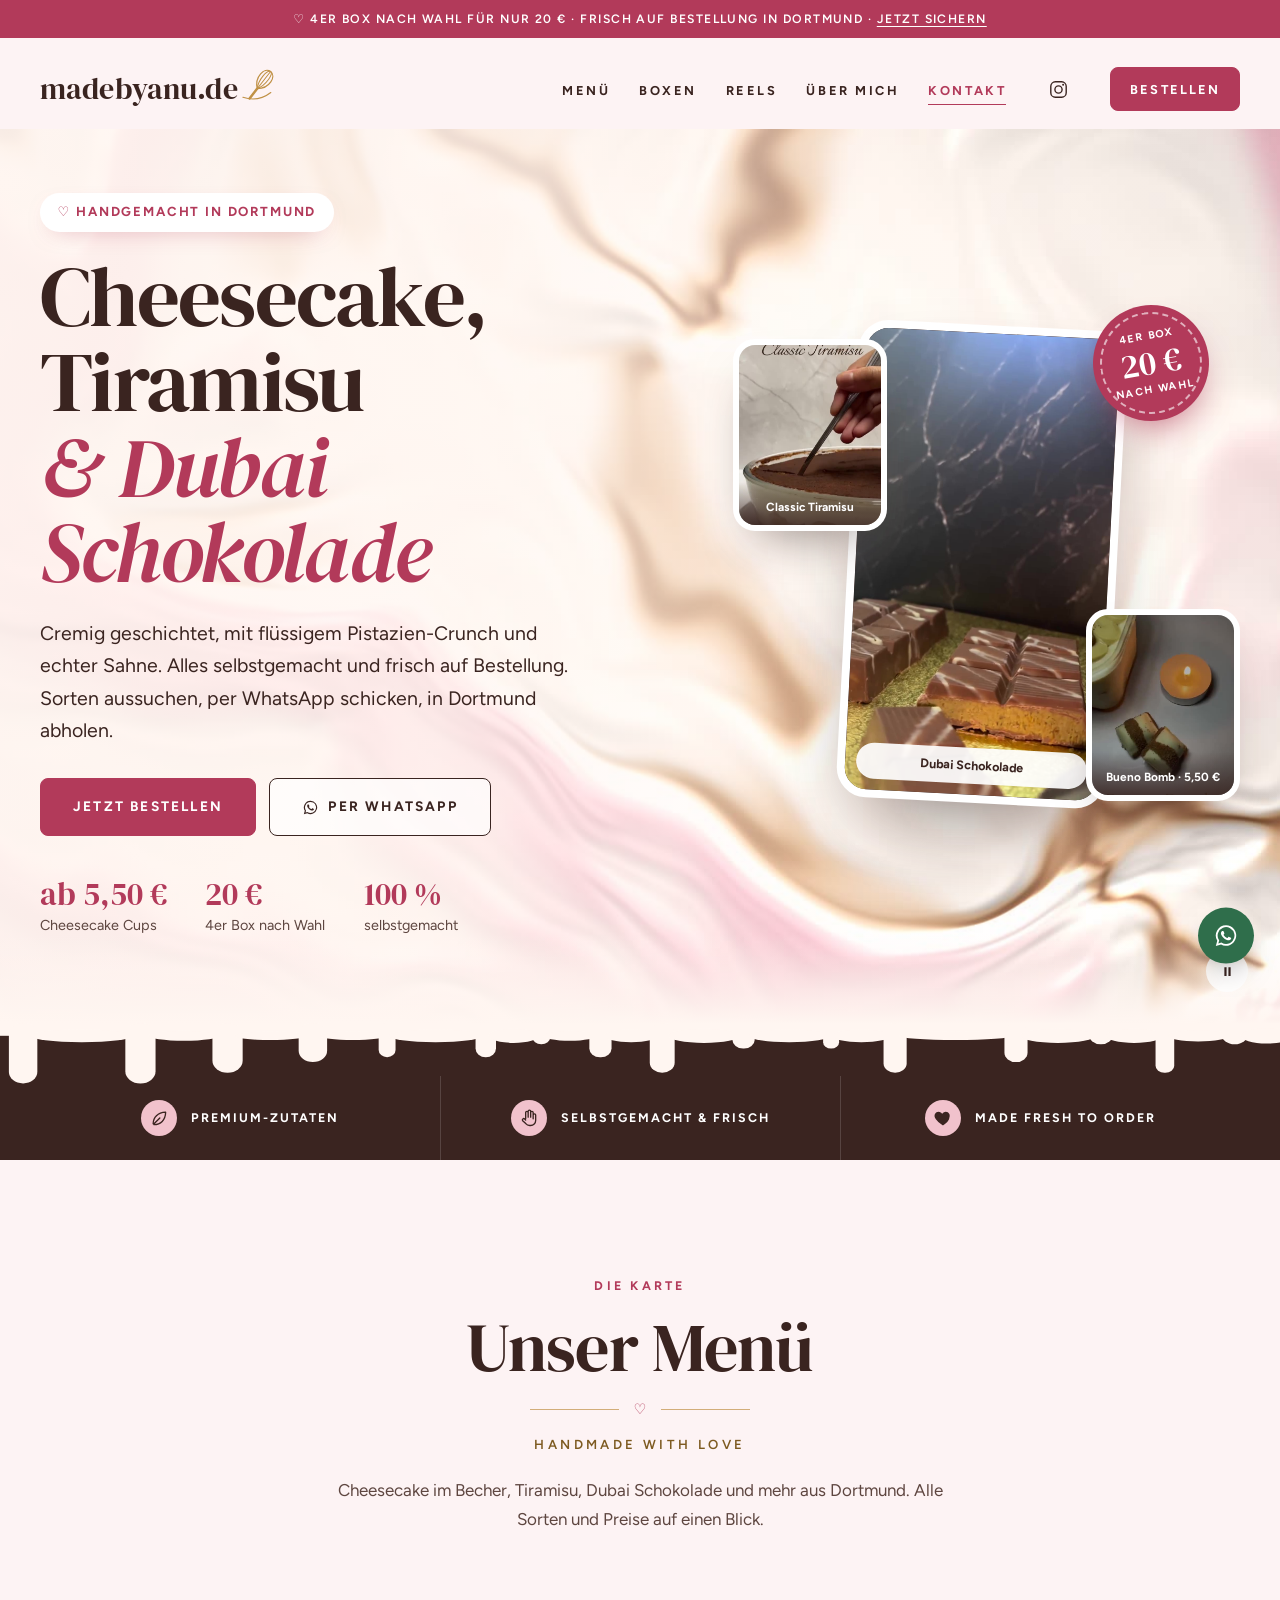
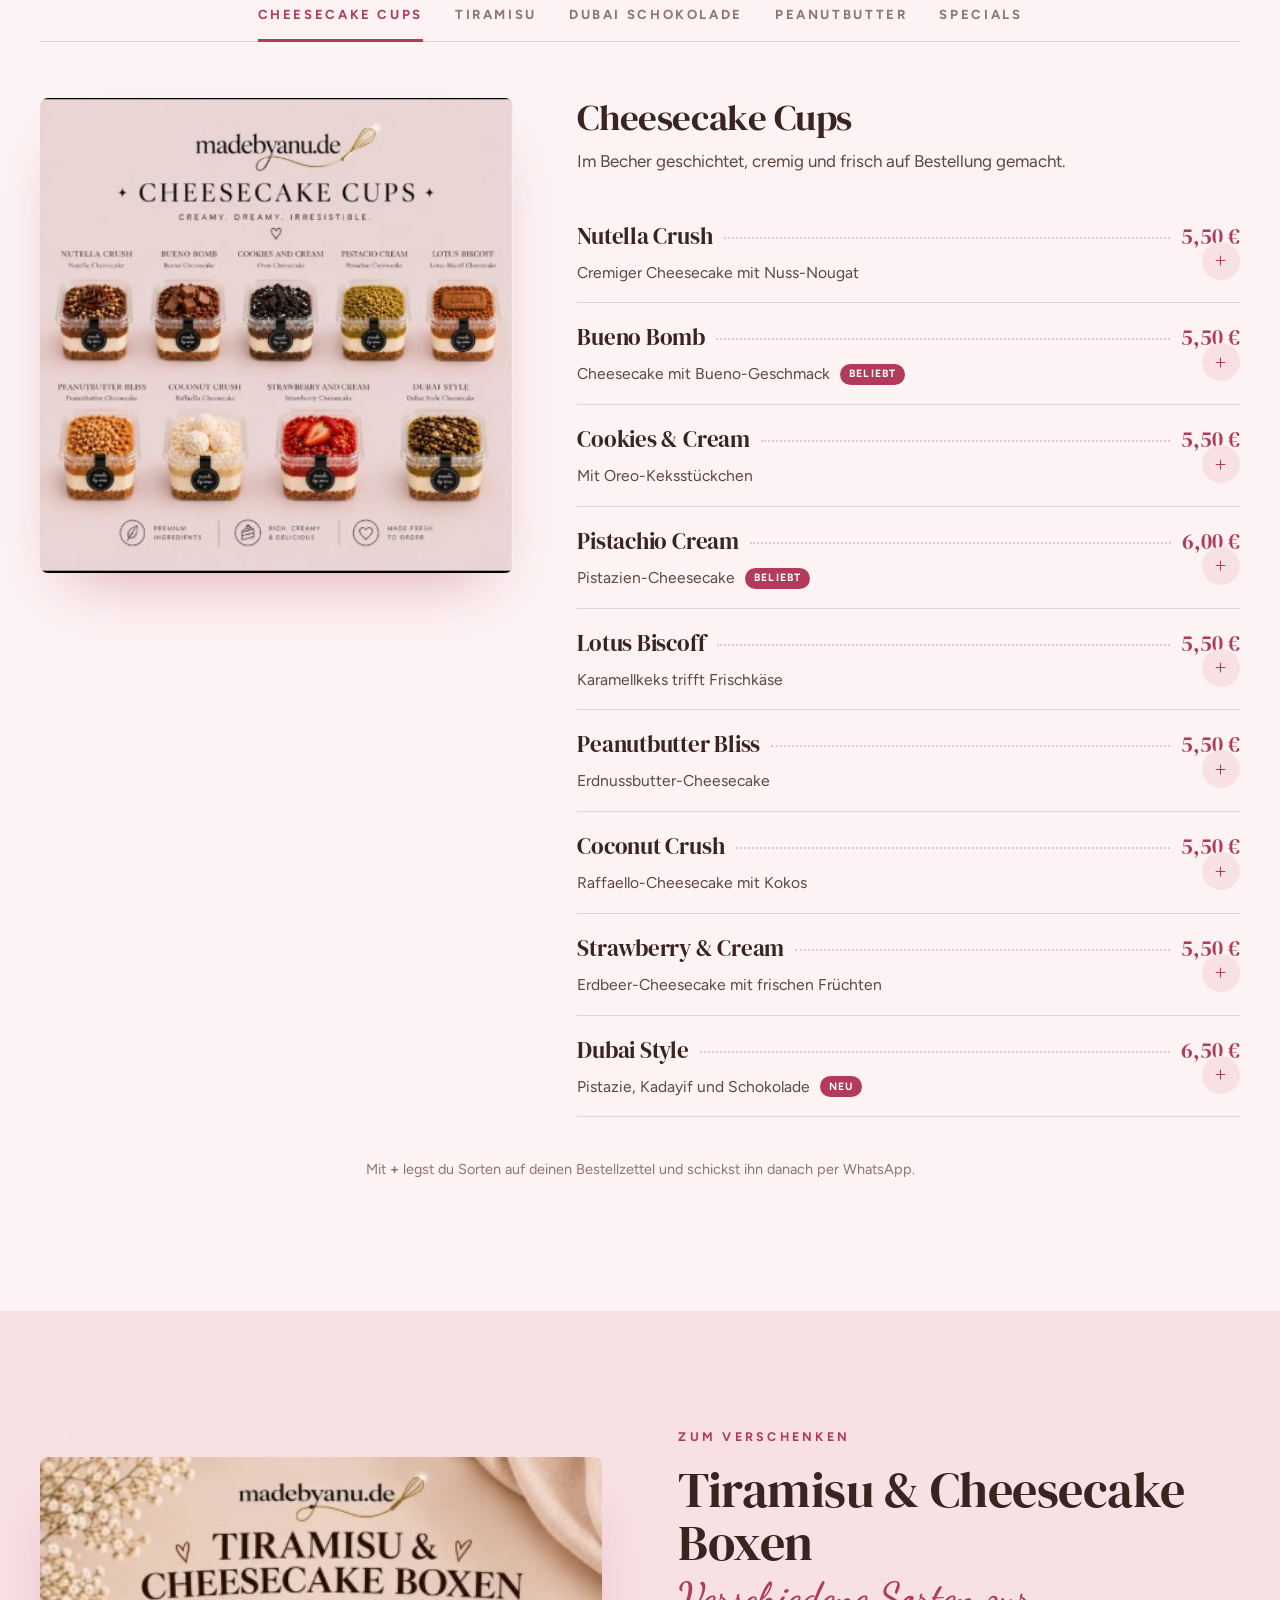
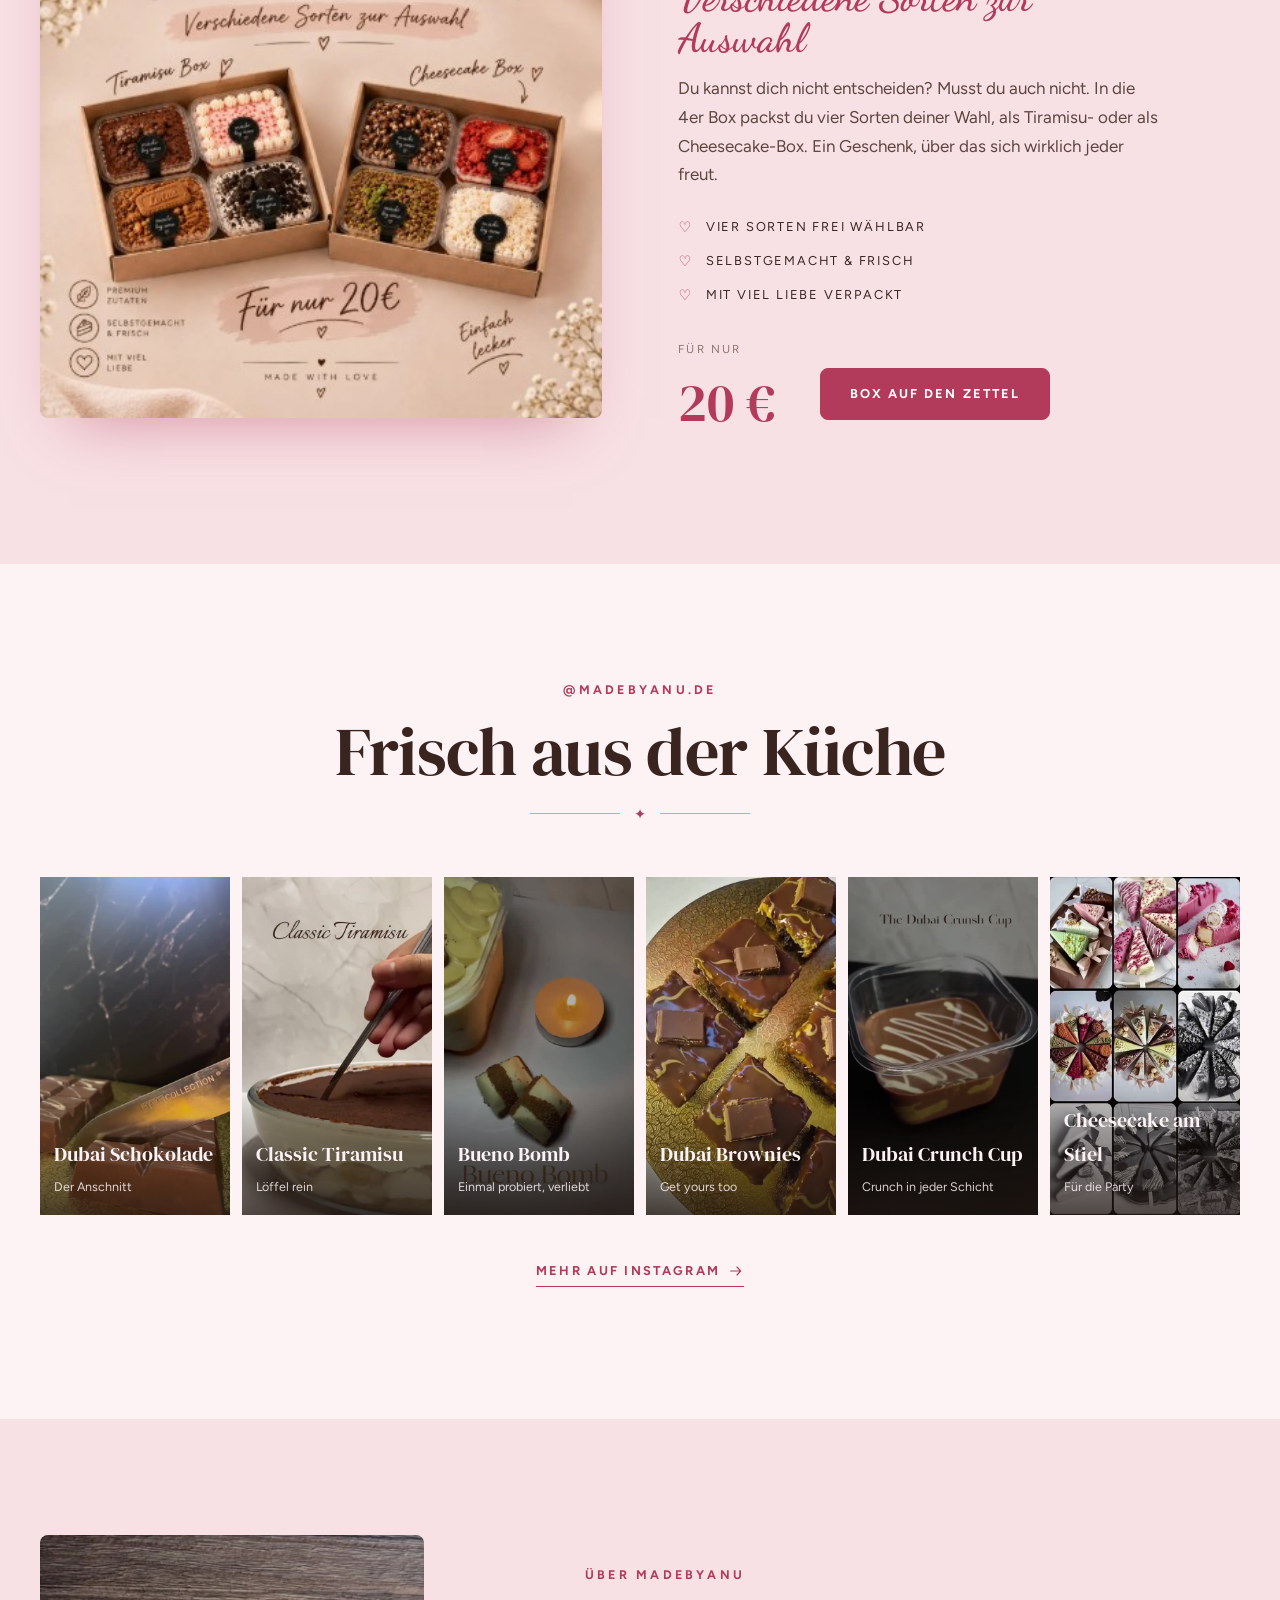
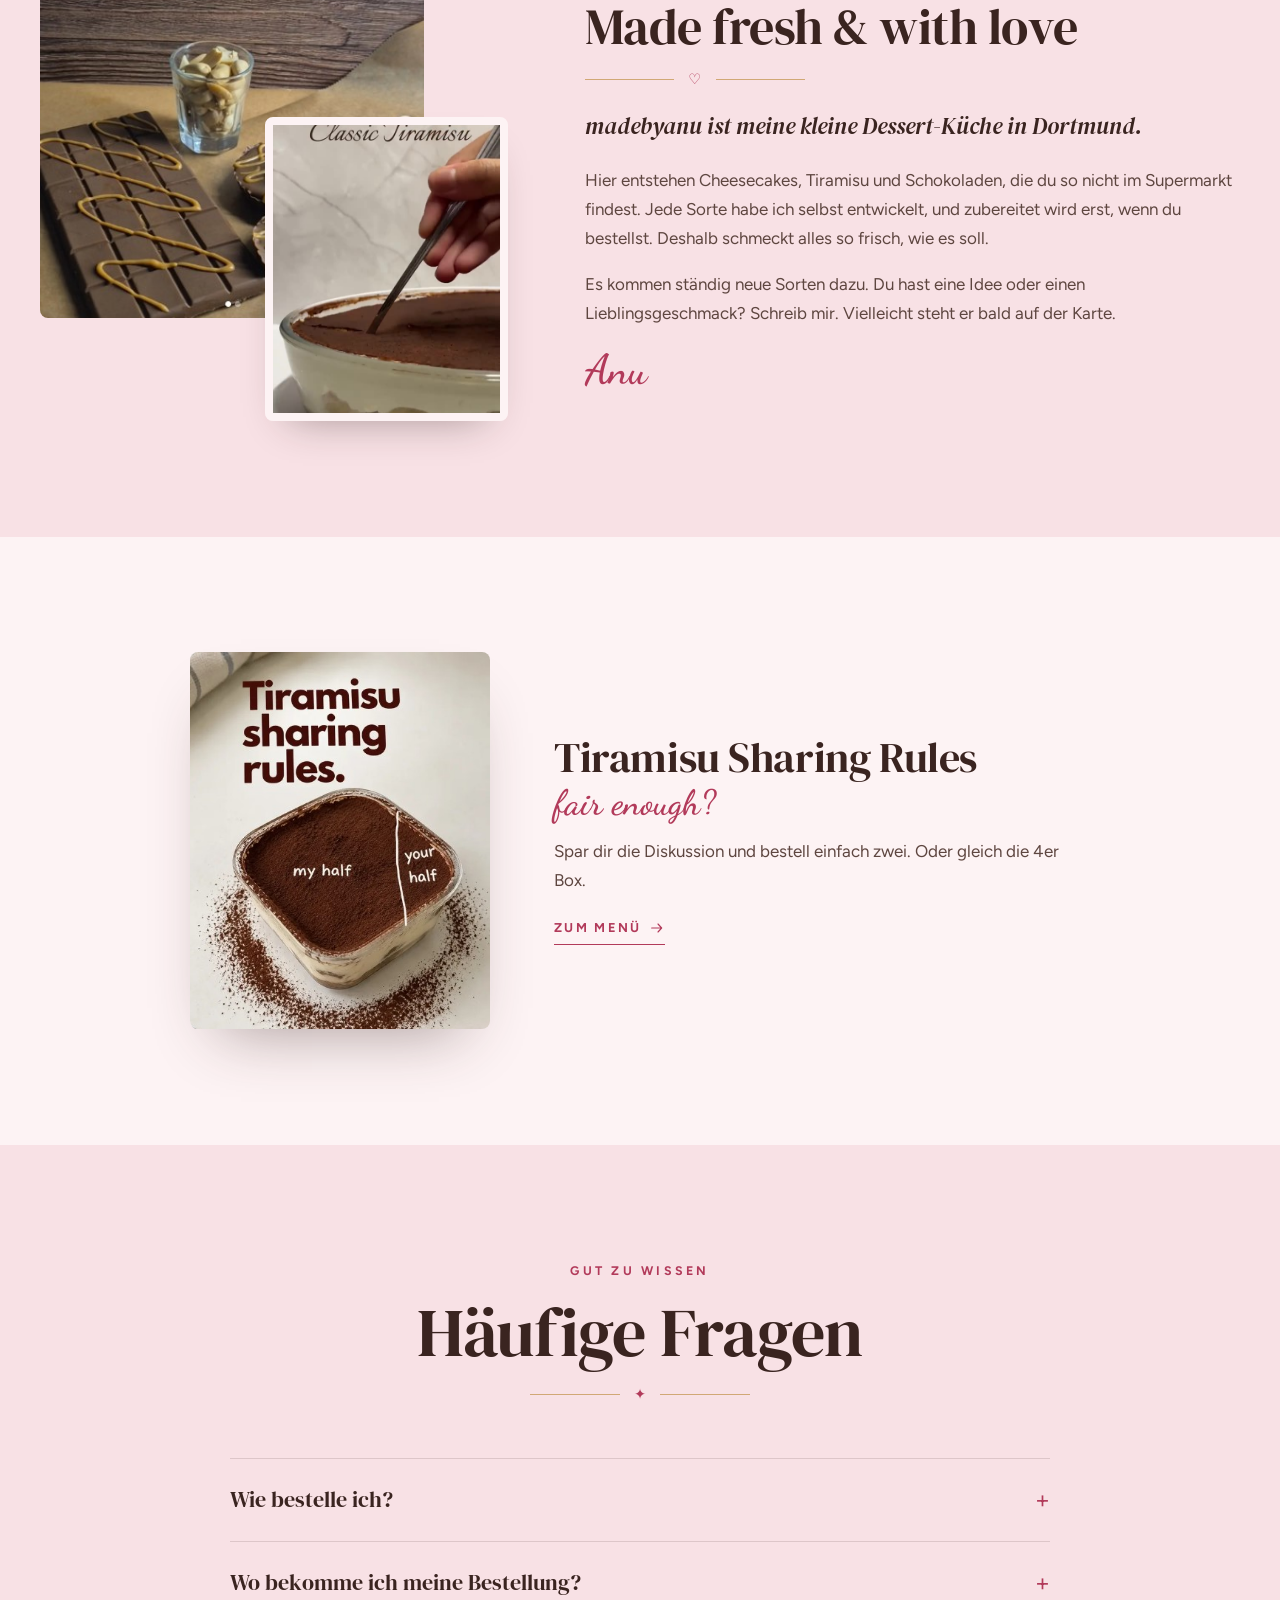
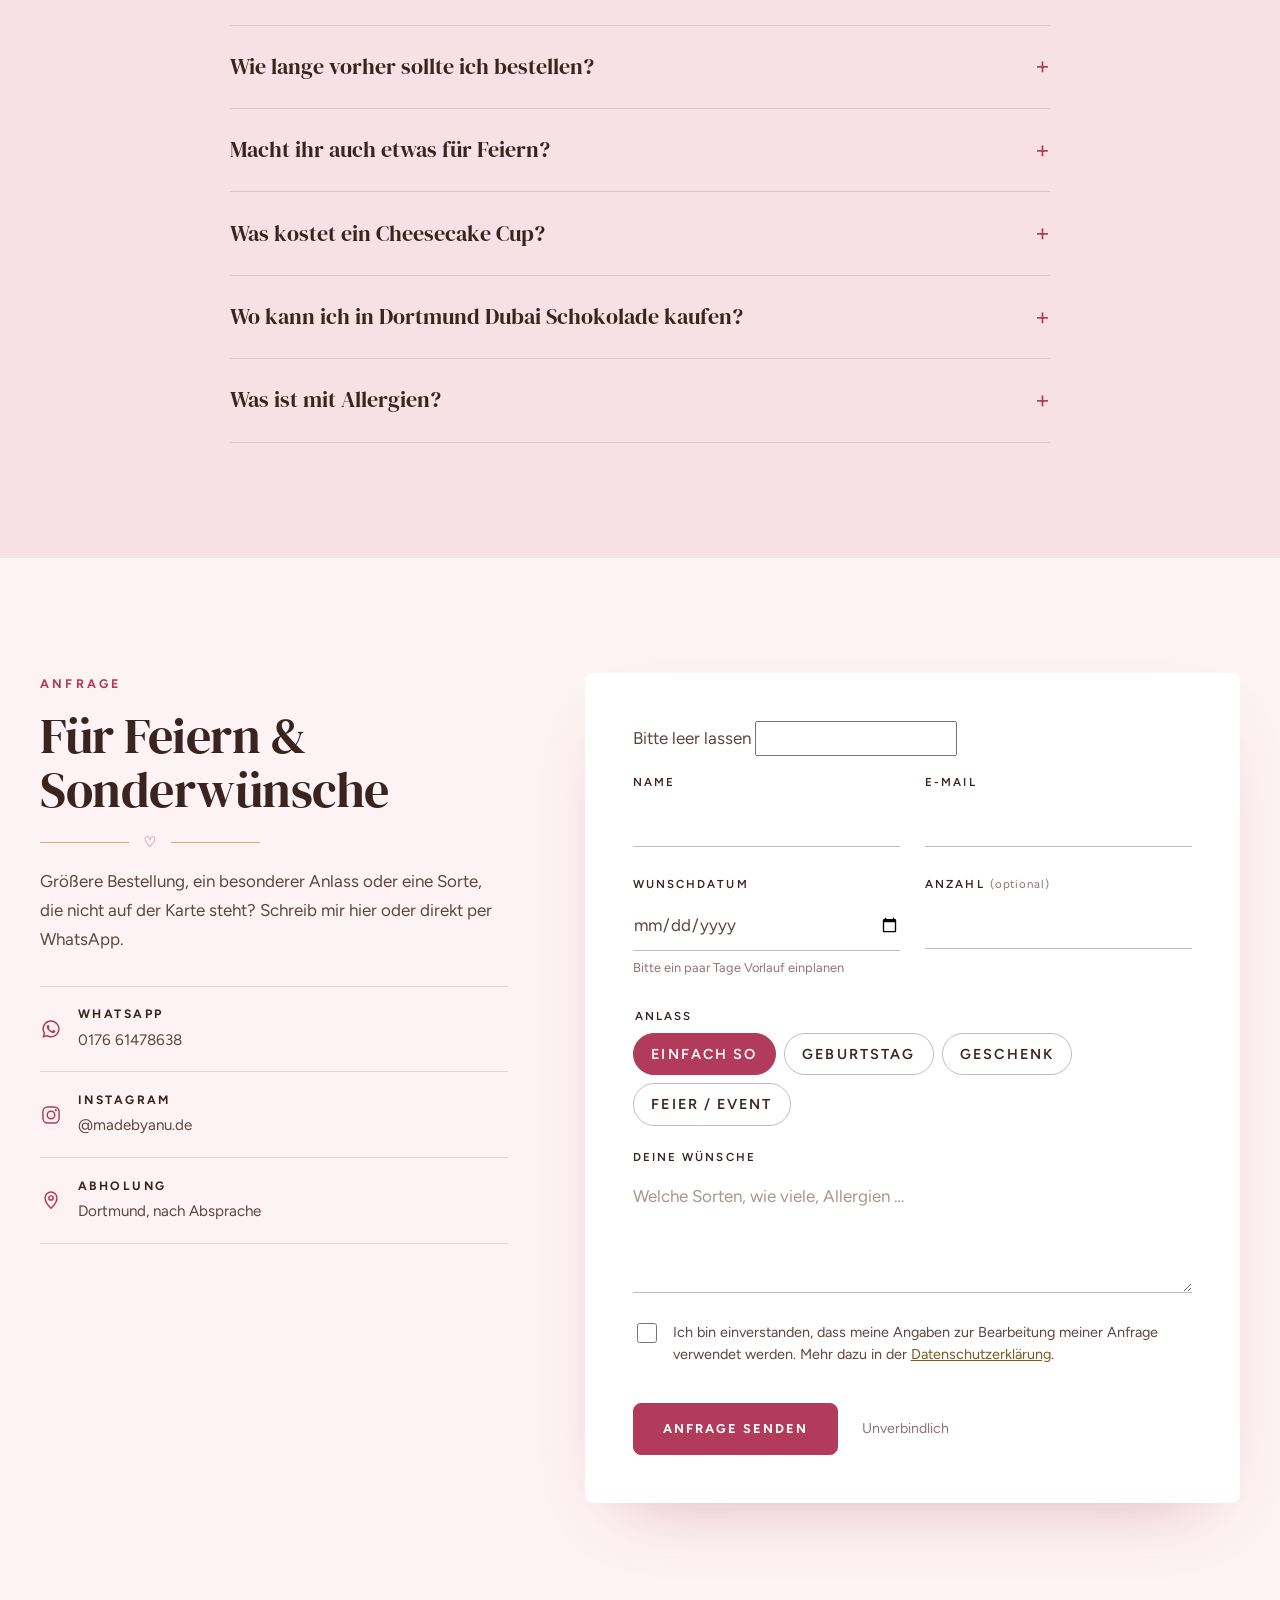
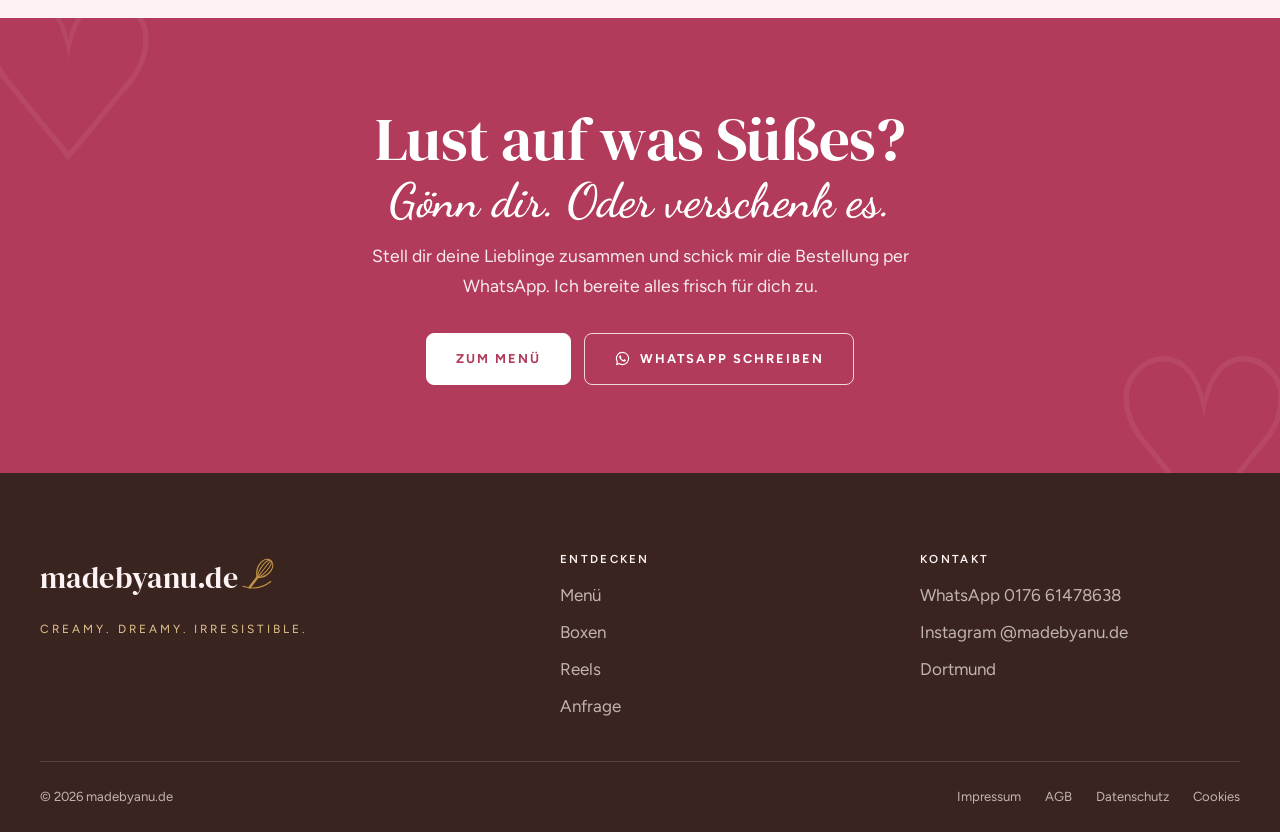
==== commit 5fb93364: "Hero mit fließender Creme, lesbare Schriften, Sahne-Tropfkante, Kontaktformular per FormSubmit Co-Au" ====
--- a/index.html
+++ b/index.html
@@ -35,9 +35,9 @@
   <link rel="icon" href="assets/img/icon-48.png" type="image/png" sizes="48x48">
   <link rel="apple-touch-icon" href="assets/img/apple-touch-icon.png">
   <link rel="manifest" href="site.webmanifest">
-  <link rel="preload" href="assets/fonts/bodoni-moda.woff2" as="font" type="font/woff2" crossorigin>
+  <link rel="preload" href="assets/fonts/dm-serif-display.woff2" as="font" type="font/woff2" crossorigin>
   <link rel="preload" href="assets/fonts/figtree-latin-wght-normal.woff2" as="font" type="font/woff2" crossorigin>
-  <link rel="preload" href="assets/reels/dubai-schokolade-hd.jpg" as="image">
+  <link rel="preload" href="assets/video/creme.jpg" as="image">
   <link rel="stylesheet" href="assets/css/styles.css">
   <script>document.documentElement.classList.remove('no-js');</script>
 
@@ -458,27 +458,47 @@
 
   <!-- ============ Hero ============ -->
   <section class="hero" id="start" aria-labelledby="hero-title">
-    <div class="hero-text">
-      <h1 id="hero-title" class="reveal"><span class="kicker">Handgemacht in Dortmund</span>Cheesecake, Tiramisu <span class="amp">&amp;</span> Dubai Schokolade</h1>
-      <div class="ornament reveal" data-delay="1" aria-hidden="true"><span>✦</span></div>
-      <p class="tagline reveal" data-delay="2">Creamy. Dreamy. Irresistible.</p>
-      <p class="hero-lead reveal" data-delay="2">Cremige Cheesecake Cups ab 5,50 €, Tiramisu in neun Sorten und Dubai Schokolade mit echtem Pistazien-Crunch. Alles selbstgemacht und frisch auf Bestellung. Sorten auswählen, per WhatsApp schicken, in Dortmund abholen.</p>
-      <div class="hero-cta reveal" data-delay="3">
-        <a class="btn" href="#menue">Jetzt bestellen</a>
-        <a class="btn btn--line" href="https://wa.me/4917661478638?text=Hallo%20Anu%2C%20ich%20m%C3%B6chte%20gern%20bestellen." target="_blank" rel="noopener"><svg aria-hidden="true"><use href="#i-whatsapp"/></svg> Per WhatsApp</a>
-      </div>
-    </div>
-    <figure class="hero-media" style="margin:0">
-      <video class="hv" autoplay muted loop playsinline preload="auto" poster="assets/reels/dubai-schokolade-hd.jpg" aria-hidden="true"><source src="assets/reels/dubai-schokolade-hd.mp4" type="video/mp4"></video>
-      <figcaption><span class="script">Classic Dubai</span>Pistazie · Kadayif · Creme</figcaption>
-      <button class="video-toggle" type="button" aria-pressed="false" aria-label="Video pausieren">
-        <svg class="i-pause" aria-hidden="true"><use href="#i-pause"/></svg><svg class="i-play" aria-hidden="true"><use href="#i-play"/></svg>
-      </button>
-    </figure>
+    <!-- Fließende Creme (Sahne, Himbeere, Karamell) als Hintergrund -->
+    <video class="hero-bg hv" autoplay muted loop playsinline preload="auto" poster="assets/video/creme.jpg" aria-hidden="true">
+      <source src="assets/video/creme-mobil.mp4" type="video/mp4" media="(max-aspect-ratio: 4/5)">
+      <source src="assets/video/creme.mp4" type="video/mp4">
+    </video>
+
+    <div class="wrap hero-grid">
+      <div class="hero-text">
+        <p class="hero-badge reveal">♡ Handgemacht in Dortmund</p>
+        <h1 id="hero-title" class="reveal" data-delay="1">Cheesecake, Tiramisu <em>&amp; Dubai Schokolade</em></h1>
+        <p class="hero-lead reveal" data-delay="2">Cremig geschichtet, mit flüssigem Pistazien-Crunch und echter Sahne. Alles selbstgemacht und frisch auf Bestellung. Sorten aussuchen, per WhatsApp schicken, in Dortmund abholen.</p>
+        <div class="hero-cta reveal" data-delay="3">
+          <a class="btn btn--big" href="#menue">Jetzt bestellen</a>
+          <a class="btn btn--line btn--big" href="https://wa.me/4917661478638?text=Hallo%20Anu%2C%20ich%20m%C3%B6chte%20gern%20bestellen." target="_blank" rel="noopener"><svg aria-hidden="true"><use href="#i-whatsapp"/></svg> Per WhatsApp</a>
+        </div>
+        <ul class="hero-proof reveal" data-delay="3">
+          <li><strong>ab 5,50 €</strong>Cheesecake Cups</li>
+          <li><strong>20 €</strong>4er Box nach Wahl</li>
+          <li><strong>100 %</strong>selbstgemacht</li>
+        </ul>
+      </div>
+
+      <div class="hero-visual reveal" data-delay="2">
+        <figure class="reel-main">
+          <video class="hv" autoplay muted loop playsinline preload="auto" poster="assets/reels/dubai-schokolade-hd.jpg" aria-hidden="true"><source src="assets/reels/dubai-schokolade-hd.mp4" type="video/mp4"></video>
+          <figcaption>Dubai Schokolade</figcaption>
+        </figure>
+        <a class="float-card f1" href="#menue"><img src="assets/reels/tiramisu.jpg" alt="Classic Tiramisu im Glas" width="540" height="960"><span>Classic Tiramisu</span></a>
+        <a class="float-card f2" href="#menue"><img src="assets/reels/bueno-bomb.jpg" alt="Bueno Bomb Cheesecake im Becher" width="540" height="960"><span>Bueno Bomb · 5,50 €</span></a>
+        <a class="price-burst" href="#boxen"><small>4er Box</small><b>20 €</b><small>nach Wahl</small></a>
+      </div>
+    </div>
+
+    <button class="video-toggle" type="button" aria-pressed="false" aria-label="Videos pausieren">
+      <svg class="i-pause" aria-hidden="true"><use href="#i-pause"/></svg><svg class="i-play" aria-hidden="true"><use href="#i-play"/></svg>
+    </button>
   </section>
 
   <!-- ============ Versprechen ============ -->
   <section class="promise" aria-label="Unser Versprechen">
+    <svg class="drip" viewBox="0 0 1440 90" preserveAspectRatio="none" aria-hidden="true"><rect x="0" y="0" width="1440" height="18"/><rect x="10" y="0" width="32" height="85" rx="16"/><ellipse cx="92" cy="18" rx="58" ry="9"/><rect x="141" y="0" width="34" height="85" rx="17"/><ellipse cx="207" cy="18" rx="40" ry="7"/><rect x="239" y="0" width="34" height="70" rx="17"/><ellipse cx="304" cy="18" rx="40" ry="6"/><rect x="336" y="0" width="32" height="55" rx="16"/><ellipse cx="397" cy="18" rx="37" ry="6"/><rect x="426" y="0" width="19" height="48" rx="10"/><ellipse cx="490" cy="18" rx="53" ry="9"/><rect x="535" y="0" width="23" height="48" rx="12"/><ellipse cx="578" cy="18" rx="28" ry="10"/><rect x="599" y="0" width="20" height="30" rx="10"/><ellipse cx="641" cy="18" rx="30" ry="7"/><rect x="663" y="0" width="25" height="48" rx="12"/><ellipse cx="710" cy="18" rx="30" ry="9"/><rect x="731" y="0" width="28" height="70" rx="14"/><ellipse cx="792" cy="18" rx="40" ry="10"/><rect x="824" y="0" width="25" height="36" rx="12"/><ellipse cx="888" cy="18" rx="46" ry="9"/><rect x="926" y="0" width="18" height="36" rx="9"/><ellipse cx="969" cy="18" rx="33" ry="9"/><rect x="994" y="0" width="26" height="70" rx="13"/><ellipse cx="1075" cy="18" rx="63" ry="6"/><rect x="1130" y="0" width="26" height="55" rx="13"/><ellipse cx="1190" cy="18" rx="42" ry="10"/><rect x="1225" y="0" width="27" height="30" rx="14"/><ellipse cx="1276" cy="18" rx="32" ry="10"/><rect x="1300" y="0" width="21" height="70" rx="10"/><ellipse cx="1348" cy="18" rx="34" ry="8"/><rect x="1374" y="0" width="30" height="30" rx="15"/><ellipse cx="1425" cy="18" rx="29" ry="11"/></svg>
     <div class="wrap">
       <ul>
         <li><svg aria-hidden="true"><use href="#i-leaf"/></svg>Premium-Zutaten</li>
@@ -825,6 +845,7 @@
 
       <div class="form-card reveal" data-delay="1">
         <form id="request-form" novalidate>
+          <p class="hp" aria-hidden="true"><label>Bitte leer lassen <input type="text" name="_honey" tabindex="-1" autocomplete="off"></label></p>
           <div class="form-grid">
             <div class="field"><label for="f-name">Name</label>
               <input id="f-name" name="name" type="text" autocomplete="name" required aria-describedby="f-name-err"><span class="error" id="f-name-err" aria-live="polite"></span></div>
--- a/assets/css/styles.css
+++ b/assets/css/styles.css
@@ -5,10 +5,10 @@
    Handgeschrieben, ohne Framework – Schriften lokal (DSGVO).
    ========================================================================== */
 
-@font-face { font-family: "Bodoni Moda"; src: url("../fonts/bodoni-moda.woff2") format("woff2"); font-weight: 400 900; font-style: normal; font-display: swap; }
-@font-face { font-family: "Bodoni Moda"; src: url("../fonts/bodoni-moda-italic.woff2") format("woff2"); font-weight: 400 900; font-style: italic; font-display: swap; }
+@font-face { font-family: "DM Serif Display"; src: url("../fonts/dm-serif-display.woff2") format("woff2"); font-weight: 400; font-style: normal; font-display: swap; }
+@font-face { font-family: "DM Serif Display"; src: url("../fonts/dm-serif-display-italic.woff2") format("woff2"); font-weight: 400; font-style: italic; font-display: swap; }
 @font-face { font-family: "Figtree"; src: url("../fonts/figtree-latin-wght-normal.woff2") format("woff2"); font-weight: 300 900; font-style: normal; font-display: swap; }
-@font-face { font-family: "Pinyon Script"; src: url("../fonts/pinyon-script.woff2") format("woff2"); font-weight: 400; font-style: normal; font-display: swap; }
+@font-face { font-family: "Dancing Script"; src: url("../fonts/dancing-script.woff2") format("woff2"); font-weight: 400 700; font-style: normal; font-display: swap; }
 
 :root {
   /* Süß & professionell: Milch-Rosé, Himbeere, Schokobraun, Gold */
@@ -28,9 +28,9 @@
   --line: rgba(58, 36, 32, .14);
   --line-strong: rgba(58, 36, 32, .3);
 
-  --display: "Bodoni Moda", "Didot", "Bodoni 72", Georgia, serif;
+  --display: "DM Serif Display", Georgia, "Times New Roman", serif;
   --sans: "Figtree", system-ui, -apple-system, "Segoe UI", sans-serif;
-  --script: "Pinyon Script", "Snell Roundhand", cursive;
+  --script: "Dancing Script", "Segoe Script", cursive;
 
   --wrap: 1200px;
   --gutter: clamp(1.1rem, 4vw, 2.5rem);
@@ -51,7 +51,7 @@
 button, input, textarea { font: inherit; color: inherit; }
 ::selection { background: var(--gold-soft); color: var(--cocoa); }
 p { margin: 0 0 1em; }
-h1, h2, h3, h4 { margin: 0; color: var(--cocoa); font-family: var(--display); font-weight: 600; line-height: 1.12; }
+h1, h2, h3, h4 { margin: 0; color: var(--cocoa); font-family: var(--display); font-weight: 400; line-height: 1.08; letter-spacing: -.01em; }
 
 .wrap { width: min(100% - var(--gutter) * 2, var(--wrap)); margin-inline: auto; }
 .skip-link { position: absolute; left: 1rem; top: -4rem; z-index: 100; background: var(--cocoa); color: var(--paper); padding: .7rem 1.1rem; text-decoration: none; }
@@ -62,7 +62,7 @@
 /* ---------- Typo-Bausteine ---------- */
 .kicker { font-size: .78rem; font-weight: 700; letter-spacing: .26em; text-transform: uppercase; color: var(--berry); margin-bottom: 1rem; }
 .caps { font-family: var(--display); text-transform: uppercase; letter-spacing: .08em; font-weight: 500; }
-.script { font-family: var(--script); font-weight: 400; color: var(--berry); line-height: 1; }
+.script { font-family: var(--script); font-weight: 600; color: var(--berry); line-height: 1; }
 /* Ornament wie auf den Flyern: Linie ✦ Linie */
 .ornament { display: flex; align-items: center; justify-content: center; gap: .9rem; color: var(--gold); margin: 1.1rem auto; max-width: 220px; }
 .ornament::before, .ornament::after { content: ""; flex: 1; height: 1px; background: currentColor; opacity: .7; }
@@ -70,7 +70,7 @@
 .ornament--left { margin-left: 0; justify-content: flex-start; }
 
 .sec-head { text-align: center; max-width: 640px; margin: 0 auto clamp(2.5rem, 5vw, 3.5rem); }
-.sec-head h2 { font-size: clamp(2.1rem, 1.4rem + 2.9vw, 3.7rem); text-transform: uppercase; letter-spacing: .07em; }
+.sec-head h2 { font-size: clamp(2.4rem, 1.5rem + 3.4vw, 4.4rem); letter-spacing: -.01em; }
 .sec-head .sub { font-size: .82rem; font-weight: 600; letter-spacing: .26em; text-transform: uppercase; color: var(--gold-text); margin: 0; }
 .sec-head p.lead { margin-top: 1.2rem; color: var(--cocoa-2); }
 
@@ -100,7 +100,7 @@
 .site-header { position: sticky; top: 0; z-index: 50; background: var(--paper); border-bottom: 1px solid transparent; transition: border-color .3s, box-shadow .3s; }
 .site-header.is-scrolled { border-bottom-color: var(--line); box-shadow: 0 6px 24px -18px rgba(46, 34, 29, .4); }
 .nav { display: flex; align-items: center; justify-content: space-between; gap: 1.5rem; min-height: 78px; }
-.logo { display: inline-flex; align-items: center; text-decoration: none; color: var(--cocoa); font-family: var(--display); font-size: 1.7rem; font-weight: 500; letter-spacing: .005em; position: relative; z-index: 2; }
+.logo { display: inline-flex; align-items: center; text-decoration: none; color: var(--cocoa); font-family: var(--display); font-size: 1.85rem; font-weight: 400; letter-spacing: .005em; position: relative; z-index: 2; }
 .logo .tld { color: var(--cocoa); }
 .logo .whisk { width: 1.3em; height: 1.3em; color: var(--gold); margin-left: .1em; transform: translateY(-.15em); }
 .nav-menu { display: flex; align-items: center; gap: 2rem; }
@@ -120,32 +120,55 @@
 .nav-toggle[aria-expanded="true"] span::before { transform: translateY(6px) rotate(45deg); }
 .nav-toggle[aria-expanded="true"] span::after { transform: translateY(-6px) rotate(-45deg); }
 
-/* ---------- Hero: Text links, Reel rechts ---------- */
-.hero { background: radial-gradient(70% 60% at 30% 40%, #fff 0%, transparent 70%), var(--paper-2); display: grid; grid-template-columns: minmax(0, 1fr) minmax(0, 1fr); min-height: min(calc(100svh - 110px), 820px); border-bottom: 1px solid var(--line); }
-.hero-text { display: flex; flex-direction: column; justify-content: center; padding: clamp(3rem, 6vw, 5rem) clamp(1.5rem, 5vw, 5rem); text-align: center; align-items: center; }
-.hero h1 { font-size: clamp(2.2rem, .9rem + 2.6vw, 3.5rem); max-width: 100%; overflow-wrap: break-word; text-transform: uppercase; letter-spacing: .05em; line-height: 1.08; }
-.hero h1 .kicker { display: block; font-family: var(--sans); font-size: .74rem; letter-spacing: .28em; line-height: 1.6; margin-bottom: 1.4rem; }
-.hero h1 .amp { font-style: italic; text-transform: none; color: var(--berry); font-weight: 500; }
-.hero .tagline { font-size: .86rem; font-weight: 700; letter-spacing: .3em; text-transform: uppercase; color: var(--berry); margin: 0; }
-.hero-lead { max-width: 31rem; margin: 1.6rem auto 2rem; color: var(--cocoa-2); font-size: 1.12rem; }
-.hero-cta { display: flex; flex-wrap: wrap; justify-content: center; gap: .8rem; }
-.hero-note { margin-top: 2.2rem; font-size: 1.9rem; }
-.hero-media { position: relative; overflow: hidden; background: var(--cocoa) url("../reels/dubai-schokolade-hd.jpg") 50% 100% / cover; }
-.hero-media video { position: absolute; inset: 0; width: 100%; height: 100%; object-fit: cover; object-position: 50% 100%; }
-.hero-media figcaption { position: absolute; left: 1.5rem; bottom: 1.4rem; color: var(--paper); font-size: .72rem; letter-spacing: .22em; text-transform: uppercase; text-shadow: 0 1px 10px rgba(0,0,0,.5); }
-.hero-media figcaption .script { color: var(--gold-soft); font-size: 1.9rem; text-transform: none; letter-spacing: 0; display: block; }
-.video-toggle { position: absolute; right: 1.2rem; bottom: 1.2rem; width: 42px; height: 42px; border-radius: 50%; border: 1px solid rgba(255,255,255,.6); background: rgba(0,0,0,.25); color: #fff; cursor: pointer; display: grid; place-items: center; }
+/* ---------- Hero: fließende Creme + Produkte ---------- */
+.hero { position: relative; overflow: hidden; isolation: isolate; background: var(--paper-2) url("../video/creme.jpg") center / cover;
+  min-height: min(calc(100svh - 110px), 860px); display: flex; align-items: center; padding: clamp(2.5rem, 5vw, 4rem) 0 clamp(4rem, 7vw, 6rem); }
+.hero-bg { position: absolute; inset: 0; width: 100%; height: 100%; object-fit: cover; z-index: -2; }
+.hero::before { content: ""; position: absolute; inset: 0; z-index: -1; pointer-events: none;
+  background: linear-gradient(100deg, rgba(255, 246, 241, .93) 0%, rgba(255, 246, 241, .78) 38%, rgba(255, 246, 241, .15) 66%, rgba(255, 246, 241, 0) 100%); }
+.hero-grid { display: grid; grid-template-columns: minmax(0, 1.1fr) minmax(0, .9fr); gap: clamp(2rem, 4vw, 4rem); align-items: center; }
+.hero-badge { display: inline-block; margin: 0 0 1.4rem; padding: .5rem 1.1rem; border-radius: 99px; background: #fff; color: var(--berry); font-size: .82rem; font-weight: 700; letter-spacing: .14em; text-transform: uppercase; box-shadow: 0 8px 24px -14px rgba(178, 58, 90, .6); }
+.hero h1 { font-size: clamp(2.9rem, 1.3rem + 5vw, 6rem); line-height: 1; letter-spacing: -.02em; color: var(--cocoa); }
+.hero h1 em { display: block; font-style: italic; color: var(--berry); }
+.hero-lead { max-width: 33rem; margin: 1.5rem 0 2rem; font-size: clamp(1.08rem, 1rem + .3vw, 1.22rem); line-height: 1.65; color: var(--cocoa); }
+.hero-cta { display: flex; flex-wrap: wrap; gap: .8rem; }
+.btn--big { min-height: 58px; padding: 1rem 2rem; font-size: .86rem; }
+.hero .btn--line { --bg: rgba(255,255,255,.7); }
+.hero .btn--line:hover { --bg: var(--cocoa); }
+.hero-proof { display: flex; flex-wrap: wrap; gap: 1.6rem 2.4rem; list-style: none; margin: 2.4rem 0 0; padding: 0; }
+.hero-proof li { font-size: .9rem; color: var(--cocoa-2); line-height: 1.3; }
+.hero-proof strong { display: block; font-family: var(--display); font-weight: 400; font-size: 2rem; color: var(--berry); }
+.hero-visual { position: relative; height: clamp(460px, 44vw, 600px); }
+.reel-main { position: absolute; left: 50%; top: 50%; margin: 0; width: clamp(220px, 21vw, 300px); aspect-ratio: 9 / 16; transform: translate(-50%, -50%) rotate(3deg);
+  border-radius: 30px; overflow: hidden; border: 8px solid #fff; background: var(--cocoa); box-shadow: 0 40px 80px -30px rgba(58, 36, 32, .6); z-index: 2; }
+.reel-main video { width: 100%; height: 100%; object-fit: cover; object-position: 50% 100%; }
+.reel-main figcaption { position: absolute; left: .7rem; right: .7rem; bottom: .7rem; padding: .45rem .8rem; border-radius: 99px; background: rgba(255,255,255,.92); color: var(--cocoa); font-size: .78rem; font-weight: 700; text-align: center; }
+.float-card { position: absolute; width: clamp(130px, 12vw, 170px); aspect-ratio: 4 / 5; border-radius: 22px; overflow: hidden; border: 6px solid #fff; background: #fff; text-decoration: none;
+  box-shadow: 0 26px 50px -24px rgba(58, 36, 32, .55); z-index: 3; animation: bob 6s ease-in-out infinite; }
+.float-card img { width: 100%; height: 100%; object-fit: cover; }
+.float-card span { position: absolute; left: 0; right: 0; bottom: 0; padding: .9rem .6rem .5rem; background: linear-gradient(to top, rgba(58,36,32,.8), transparent); color: #fff; font-size: .74rem; font-weight: 700; text-align: center; }
+.float-card.f1 { left: 2%; top: 10%; --r: -7deg; }
+.float-card.f2 { right: 0; bottom: 8%; --r: 6deg; animation-delay: -3s; }
+@keyframes bob { 0%, 100% { transform: translateY(0) rotate(var(--r)); } 50% { transform: translateY(-12px) rotate(var(--r)); } }
+.price-burst { position: absolute; right: 6%; top: 4%; z-index: 4; width: 116px; height: 116px; border-radius: 50%; background: var(--berry); color: #fff; text-decoration: none;
+  display: flex; flex-direction: column; align-items: center; justify-content: center; transform: rotate(-10deg); box-shadow: 0 18px 36px -16px rgba(178, 58, 90, .8); outline: 2px dashed rgba(255,255,255,.6); outline-offset: -9px; }
+.price-burst small { font-size: .66rem; font-weight: 700; letter-spacing: .14em; text-transform: uppercase; }
+.price-burst b { font-family: var(--display); font-weight: 400; font-size: 2.1rem; line-height: 1; margin: .1rem 0; }
+.video-toggle { position: absolute; right: clamp(1rem, 3vw, 2rem); bottom: clamp(1.2rem, 3vw, 2rem); z-index: 5; width: 42px; height: 42px; border-radius: 50%; border: 0; background: rgba(255,255,255,.85); color: var(--cocoa); cursor: pointer; display: grid; place-items: center; }
 .video-toggle svg { width: 15px; height: 15px; }
 .video-toggle .i-play { display: none; }
 .video-toggle[aria-pressed="true"] .i-play { display: block; }
 .video-toggle[aria-pressed="true"] .i-pause { display: none; }
 
 /* ---------- Versprechen (wie Flyer-Fußzeile) ---------- */
-.promise { background: var(--cocoa); color: #fff; }
+.promise { position: relative; background: var(--cocoa); color: #fff; padding-top: clamp(2.6rem, 4vw, 3.4rem); }
+.promise .drip { position: absolute; left: 0; top: -1px; width: 100%; height: clamp(40px, 5vw, 70px); fill: #fff6f1; pointer-events: none; }
+.hero::after { content: ""; position: absolute; left: 0; right: 0; bottom: 0; height: 90px; z-index: -1; pointer-events: none; background: linear-gradient(to bottom, rgba(255,246,241,0), #fff6f1); }
+.promise li { position: relative; z-index: 1; }
 .promise ul { display: grid; grid-template-columns: repeat(3, 1fr); list-style: none; margin: 0; padding: 0; }
 .promise li { display: flex; align-items: center; justify-content: center; gap: .9rem; padding: 1.5rem 1rem; font-size: .78rem; font-weight: 700; letter-spacing: .16em; text-transform: uppercase; color: #fff; }
 .promise li + li { border-left: 1px solid rgba(255,255,255,.15); }
-.promise svg { width: 36px; height: 36px; color: var(--cocoa); flex: none; padding: 8px; background: var(--blush); border-radius: 50%; }
+.promise li svg { width: 36px; height: 36px; color: var(--cocoa); flex: none; padding: 8px; background: var(--blush); border-radius: 50%; }
 
 /* ---------- Sektionen ---------- */
 .section { padding: var(--section) 0; }
@@ -162,15 +185,15 @@
 .menu-visual { margin: 0; position: sticky; top: 120px; }
 .menu-visual img { width: 100%; height: auto; border-radius: var(--radius); box-shadow: 0 30px 60px -30px rgba(178, 58, 90, .45); }
 .menu-visual figcaption { margin-top: .8rem; font-size: .8rem; color: var(--mute); text-align: center; }
-.menu-list h3 { font-size: clamp(1.6rem, 1.2rem + 1.4vw, 2.3rem); text-transform: uppercase; letter-spacing: .07em; }
+.menu-list h3 { font-size: clamp(1.6rem, 1.2rem + 1.4vw, 2.3rem); letter-spacing: -.01em; }
 .menu-note { margin: .6rem 0 1.6rem; color: var(--cocoa-2); }
 .menu-list ul { list-style: none; margin: 0; padding: 0; }
 /* Speisekarten-Zeile: Name ........ Preis */
 .dish { padding: 1rem 0; border-bottom: 1px solid var(--line); }
 .dish-head { display: flex; align-items: baseline; gap: .7rem; }
-.dish-name { font-family: var(--display); font-size: 1.22rem; font-weight: 600; color: var(--cocoa); text-transform: uppercase; letter-spacing: .06em; }
+.dish-name { font-family: var(--display); font-size: 1.45rem; font-weight: 400; color: var(--cocoa); }
 .dish-dots { flex: 1; min-width: 1.5rem; border-bottom: 2px dotted var(--blush); transform: translateY(-.3em); }
-.dish-price { font-family: var(--display); font-size: 1.25rem; font-weight: 600; color: var(--berry); white-space: nowrap; font-variant-numeric: lining-nums tabular-nums; }
+.dish-price { font-family: var(--display); font-size: 1.4rem; font-weight: 400; color: var(--berry); white-space: nowrap; font-variant-numeric: lining-nums tabular-nums; }
 .dish-price.ask { font-family: var(--sans); font-size: .74rem; letter-spacing: .14em; text-transform: uppercase; color: var(--mute); }
 .dish-desc { display: flex; align-items: center; gap: .6rem; margin: .25rem 0 0; font-size: .98rem; color: var(--cocoa-2); padding-right: 3.2rem; }
 .dish-tag { font-family: var(--sans); font-size: .66rem; font-weight: 700; letter-spacing: .12em; text-transform: uppercase; color: #fff; background: var(--berry); padding: .2rem .55rem; border-radius: 99px; line-height: 1.4; white-space: nowrap; }
@@ -185,13 +208,13 @@
 .boxes { display: grid; grid-template-columns: minmax(0, 1fr) minmax(0, 1fr); gap: clamp(2rem, 6vw, 6rem); align-items: center; }
 .boxes figure { margin: 0; }
 .boxes img { width: 100%; height: auto; border-radius: var(--radius); box-shadow: 0 30px 60px -30px rgba(178, 58, 90, .5); }
-.boxes h2 { font-size: clamp(1.9rem, 1.3rem + 2.4vw, 3.1rem); text-transform: uppercase; letter-spacing: .06em; }
+.boxes h2 { font-size: clamp(1.9rem, 1.3rem + 2.4vw, 3.1rem); letter-spacing: -.01em; }
 .boxes .script { font-size: clamp(1.8rem, 1.4rem + 1.4vw, 2.6rem); margin: .4rem 0 1rem; }
 .boxes p { max-width: 30rem; }
 .box-facts { list-style: none; padding: 0; margin: 1.6rem 0 2rem; display: grid; gap: .6rem; }
 .box-facts li { display: flex; align-items: center; gap: .8rem; font-size: .8rem; letter-spacing: .14em; text-transform: uppercase; color: var(--cocoa); }
 .box-facts li::before { content: "♡"; color: var(--berry); font-size: .9rem; }
-.price-tag { display: inline-block; font-family: var(--display); font-weight: 600; font-size: 3rem; color: var(--berry); margin-right: 1.4rem; vertical-align: middle; }
+.price-tag { display: inline-block; font-family: var(--display); font-weight: 400; font-size: 3.4rem; color: var(--berry); margin-right: 1.4rem; vertical-align: middle; }
 .price-tag small { font-family: var(--sans); font-size: .72rem; letter-spacing: .18em; text-transform: uppercase; color: var(--mute); display: block; margin-bottom: -.2rem; }
 .box-cta { display: flex; flex-wrap: wrap; align-items: center; gap: 1rem 1.4rem; }
 
@@ -201,7 +224,7 @@
 .reel-card video { width: 100%; height: 100%; object-fit: cover; transition: transform 1.2s var(--ease); }
 .reel-card a:hover video { transform: scale(1.04); }
 .reel-label { position: absolute; inset: auto 0 0; padding: 3rem .9rem .9rem; background: linear-gradient(to top, rgba(30, 20, 16, .75), transparent); color: var(--paper); }
-.reel-label strong { display: block; font-family: var(--display); font-weight: 500; font-size: .95rem; text-transform: uppercase; letter-spacing: .07em; }
+.reel-label strong { display: block; font-family: var(--display); font-weight: 400; font-size: 1.25rem; }
 .reel-label small { font-size: .78rem; opacity: .85; }
 .reels-more { text-align: center; margin-top: 2.5rem; }
 
@@ -212,20 +235,20 @@
 .about-photos img { height: auto; border-radius: var(--radius); }
 .about-photos .p1 { width: 82%; }
 .about-photos .p2 { aspect-ratio: 4 / 5; object-fit: cover; position: absolute; right: 0; bottom: 0; width: 52%; border: 8px solid var(--paper); box-shadow: 0 20px 40px -24px rgba(46, 34, 29, .45); }
-.about h2 { font-size: clamp(1.9rem, 1.3rem + 2.4vw, 3.1rem); text-transform: uppercase; letter-spacing: .06em; margin-bottom: .2rem; }
-.about .intro { font-family: var(--display); font-style: italic; font-size: clamp(1.2rem, 1.05rem + .5vw, 1.45rem); line-height: 1.5; color: var(--cocoa); margin: 1.4rem 0; }
+.about h2 { font-size: clamp(1.9rem, 1.3rem + 2.4vw, 3.1rem); letter-spacing: -.01em; margin-bottom: .2rem; }
+.about .intro { font-family: var(--display); font-style: italic; font-weight: 400; font-size: clamp(1.2rem, 1.05rem + .5vw, 1.45rem); line-height: 1.5; color: var(--cocoa); margin: 1.4rem 0; }
 .signature { font-size: 2.6rem; margin-top: 1.4rem; display: block; }
 
 /* ---------- Teilregeln ---------- */
 .share { display: grid; grid-template-columns: auto minmax(0, 1fr); gap: clamp(2rem, 5vw, 4rem); align-items: center; max-width: 900px; margin-inline: auto; }
 .share img { width: min(300px, 70vw); height: auto; border-radius: var(--radius); box-shadow: 0 30px 60px -30px rgba(58,36,32,.45); transform: rotate(-2deg); }
-.share h2 { font-size: clamp(1.7rem, 1.2rem + 1.8vw, 2.6rem); text-transform: uppercase; letter-spacing: .06em; }
+.share h2 { font-size: clamp(1.7rem, 1.2rem + 1.8vw, 2.6rem); letter-spacing: -.01em; }
 .share .script { font-size: 2.2rem; margin: .3rem 0 1rem; }
 
 /* ---------- FAQ ---------- */
 .faq { max-width: 820px; margin-inline: auto; border-top: 1px solid var(--line); }
 .faq details { border-bottom: 1px solid var(--line); }
-.faq summary { list-style: none; cursor: pointer; display: flex; justify-content: space-between; align-items: center; gap: 1rem; padding: 1.3rem 0; font-family: var(--display); font-weight: 600; font-size: 1.25rem; color: var(--cocoa); }
+.faq summary { list-style: none; cursor: pointer; display: flex; justify-content: space-between; align-items: center; gap: 1rem; padding: 1.3rem 0; font-family: var(--display); font-weight: 400; font-size: 1.4rem; color: var(--cocoa); }
 .faq summary::-webkit-details-marker { display: none; }
 .faq summary::after { content: "+"; font-family: var(--sans); font-size: 1.5rem; color: var(--berry); transition: transform .3s var(--ease); }
 .faq details[open] summary::after { transform: rotate(45deg); }
@@ -233,7 +256,7 @@
 
 /* ---------- Kontakt ---------- */
 .contact { display: grid; grid-template-columns: minmax(0, 5fr) minmax(0, 7fr); gap: clamp(2rem, 6vw, 6rem); align-items: start; }
-.contact h2 { font-size: clamp(1.9rem, 1.3rem + 2.4vw, 3.1rem); text-transform: uppercase; letter-spacing: .06em; }
+.contact h2 { font-size: clamp(1.9rem, 1.3rem + 2.4vw, 3.1rem); letter-spacing: -.01em; }
 .contact-ways { list-style: none; padding: 0; margin: 2rem 0 0; border-top: 1px solid var(--line); }
 .contact-ways li { border-bottom: 1px solid var(--line); }
 .contact-ways a, .contact-ways .contact-static { display: flex; align-items: center; gap: 1rem; padding: 1.1rem 0; text-decoration: none; color: var(--cocoa); }
@@ -270,7 +293,7 @@
 .form-success[hidden] { display: none; }
 .success-ico { width: 64px; height: 64px; margin: 0 auto 1.2rem; display: grid; place-items: center; background: var(--paper-2); border-radius: 50%; color: var(--berry); }
 .success-ico svg { width: 26px; height: 26px; }
-.form-success h3 { font-size: 2rem; margin-bottom: .8rem; }
+.form-success h3 { font-size: 2.2rem; margin-bottom: .8rem; }
 .form-success h3 em { color: var(--gold-text); }
 .btn-row { display: flex; flex-wrap: wrap; gap: .7rem; justify-content: center; margin-top: 1.6rem; }
 
@@ -278,7 +301,7 @@
 .final-cta { background: var(--berry); color: #fff; text-align: center; padding: clamp(3.5rem, 7vw, 5.5rem) var(--gutter); position: relative; overflow: hidden; }
 .final-cta::before, .final-cta::after { content: "♡"; position: absolute; font-size: 14rem; line-height: 1; color: rgba(255,255,255,.07); }
 .final-cta::before { left: -2rem; top: -3rem; } .final-cta::after { right: -1.5rem; bottom: -5rem; }
-.final-cta h2 { color: #fff; font-size: clamp(2.1rem, 1.4rem + 3vw, 3.8rem); text-transform: uppercase; letter-spacing: .06em; }
+.final-cta h2 { color: #fff; font-size: clamp(2.1rem, 1.4rem + 3vw, 3.8rem); letter-spacing: -.01em; }
 .final-cta .script { color: #fff; font-size: clamp(2rem, 1.5rem + 2vw, 3rem); margin: .3rem auto 1rem; }
 .final-cta p { max-width: 34rem; margin: 0 auto 2rem; color: rgba(255,255,255,.9); font-size: 1.1rem; }
 .final-cta .btn { --bg: #fff; --fg: var(--berry); --bd: #fff; }
@@ -306,7 +329,7 @@
 .order-summary { display: flex; align-items: center; gap: .8rem; border: 0; background: none; color: inherit; cursor: pointer; padding: .4rem 0; text-align: left; }
 .order-summary svg { width: 22px; height: 22px; color: var(--gold-soft); flex: none; }
 #order-count { font-size: .76rem; font-weight: 600; letter-spacing: .18em; text-transform: uppercase; white-space: nowrap; }
-#order-total { font-family: var(--display); font-size: 1.15rem; color: var(--gold-soft); white-space: nowrap; }
+#order-total { font-family: var(--display); font-size: 1.3rem; color: var(--gold-soft); white-space: nowrap; }
 .order-summary .toggle-hint { font-size: .8rem; color: rgba(245, 236, 231, .6); text-decoration: underline; }
 .order-list { border-bottom: 1px solid rgba(245, 236, 231, .14); padding: .8rem 0; max-height: 40vh; overflow: auto; }
 .order-list[hidden] { display: none; }
@@ -333,7 +356,7 @@
 /* ---------- Rechtliche Seiten ---------- */
 .legal { padding: clamp(3rem, 7vw, 5rem) 0 var(--section); }
 .legal .wrap { max-width: 800px; }
-.legal h1 { font-size: clamp(2.2rem, 1.6rem + 2.4vw, 3.4rem); text-transform: uppercase; letter-spacing: .06em; margin-bottom: .8rem; }
+.legal h1 { font-size: clamp(2.2rem, 1.6rem + 2.4vw, 3.4rem); letter-spacing: -.01em; margin-bottom: .8rem; }
 .legal .meta { color: var(--mute); margin-bottom: 2.5rem; }
 .legal h2 { font-size: clamp(1.3rem, 1.15rem + .6vw, 1.6rem); margin: 2.6rem 0 .9rem; }
 .legal h3 { font-size: 1.15rem; margin: 1.6rem 0 .5rem; }
@@ -361,9 +384,13 @@
   .nav-menu .ig-btn .ig-label { display: inline; }
   body.menu-open { overflow: hidden; }
 
-  .hero { grid-template-columns: minmax(0, 1fr); min-height: 0; }
-  .hero-media { order: -1; height: 62svh; min-height: 420px; }
-  .hero-media video { object-position: 50% 100%; }
+  .hero { min-height: 0; }
+  .hero::before { background: linear-gradient(to bottom, rgba(255, 246, 241, .9) 0%, rgba(255, 246, 241, .78) 55%, rgba(255, 246, 241, .35) 100%); }
+  .hero-grid { grid-template-columns: minmax(0, 1fr); }
+  .hero-text { text-align: center; }
+  .hero-lead { margin-inline: auto; }
+  .hero-cta, .hero-proof { justify-content: center; }
+  .hero-visual { height: 470px; max-width: 460px; width: 100%; margin: 0 auto; }
   .menu-panel, .boxes, .about, .contact { grid-template-columns: 1fr; }
   .menu-visual { position: static; max-width: 420px; margin-inline: auto; }
   .boxes figure { max-width: 460px; }
@@ -374,8 +401,10 @@
 @media (max-width: 640px) {
   .topbar { font-size: .66rem; letter-spacing: .1em; }
   .nav { min-height: 66px; }
-  .hero h1 { font-size: clamp(1.75rem, 8.2vw, 2.3rem); letter-spacing: .03em; }
-  .hero .tagline { letter-spacing: .22em; font-size: .72rem; }
+  .hero h1 { font-size: clamp(2.5rem, 11vw, 3.4rem); }
+  .hero-proof { gap: 1rem 1.6rem; }
+  .hero-proof strong { font-size: 1.6rem; }
+  .btn--big { width: 100%; }
   .logo { font-size: 1.35rem; }
   .promise ul { grid-template-columns: 1fr; }
   .promise li { justify-content: flex-start; padding: .9rem 0; }
@@ -396,6 +425,7 @@
   .order-inner .btn { padding: .7rem 1rem; letter-spacing: .12em; }
 }
 @media (prefers-reduced-motion: reduce) {
+  .float-card { animation: none; transform: rotate(var(--r)); }
   html { scroll-behavior: auto; }
   *, *::before, *::after { animation-duration: .001ms !important; transition-duration: .001ms !important; }
   .reveal { opacity: 1; transform: none; }
